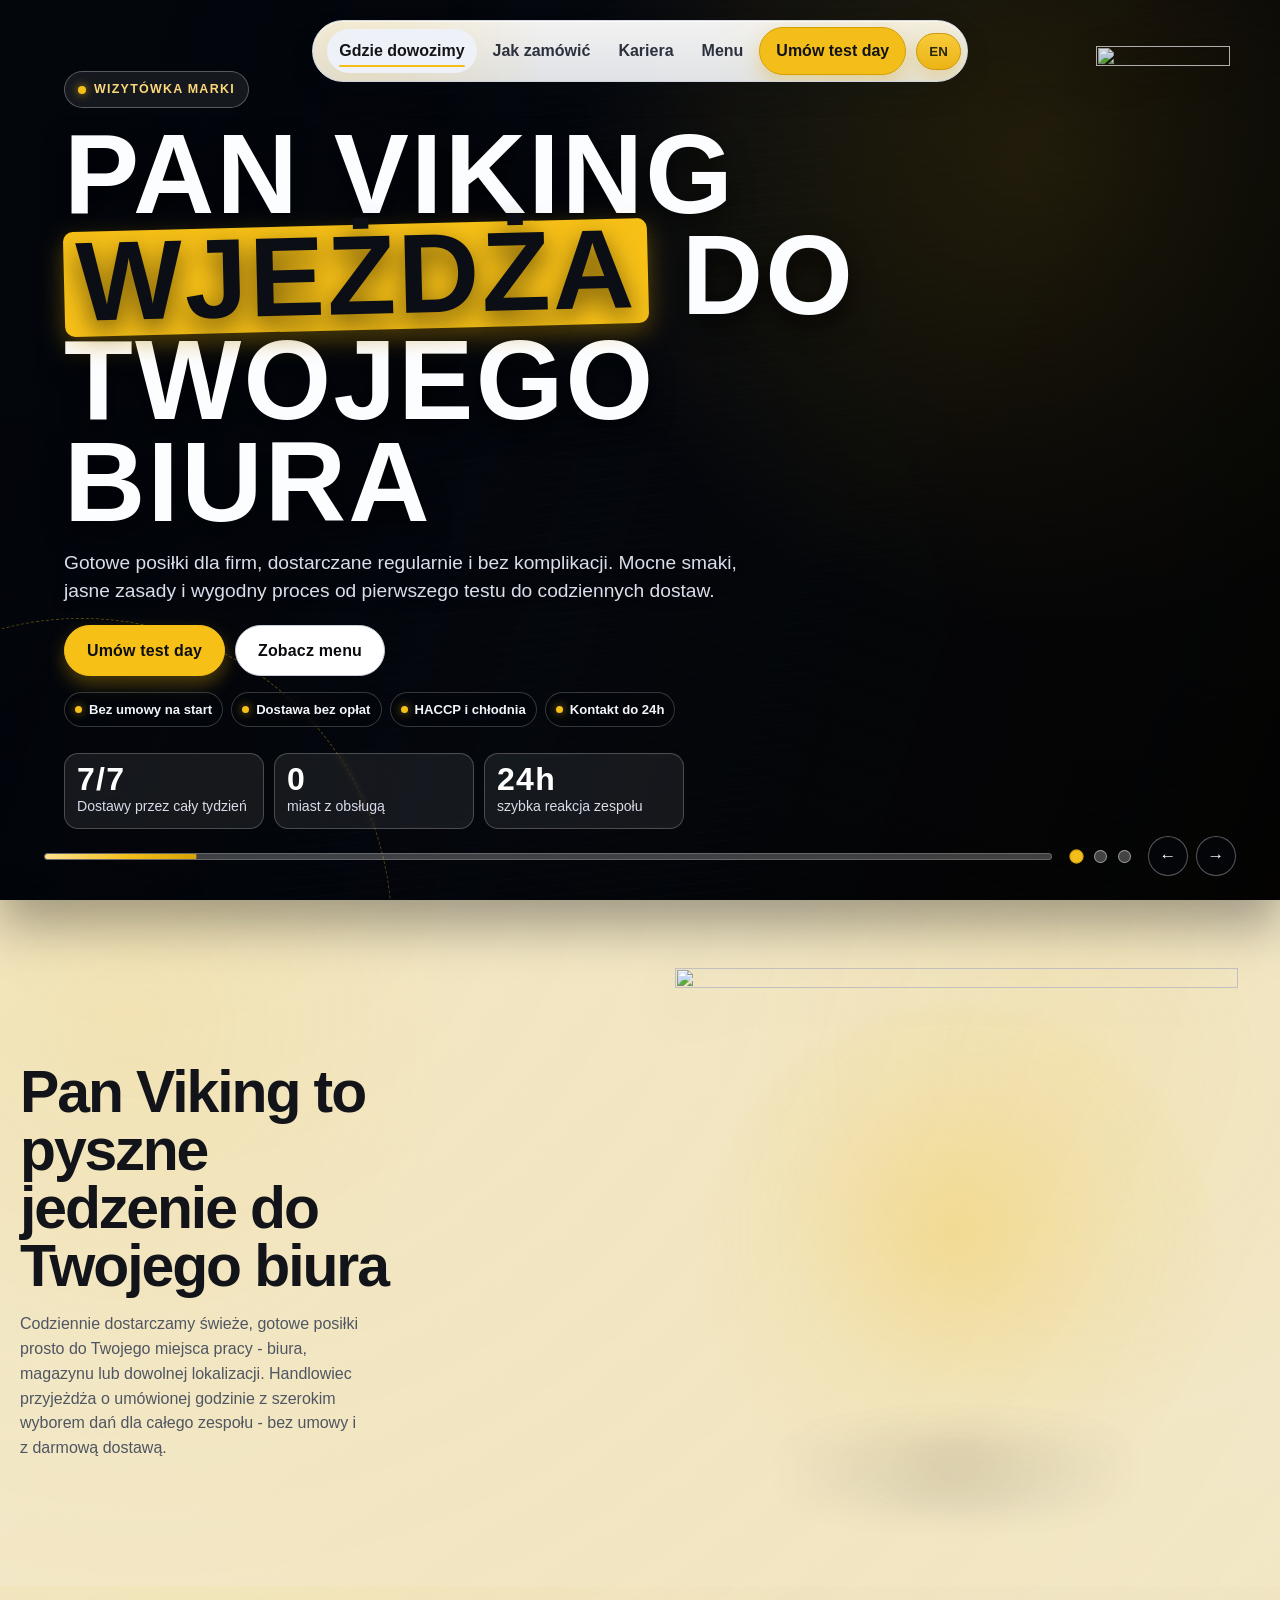
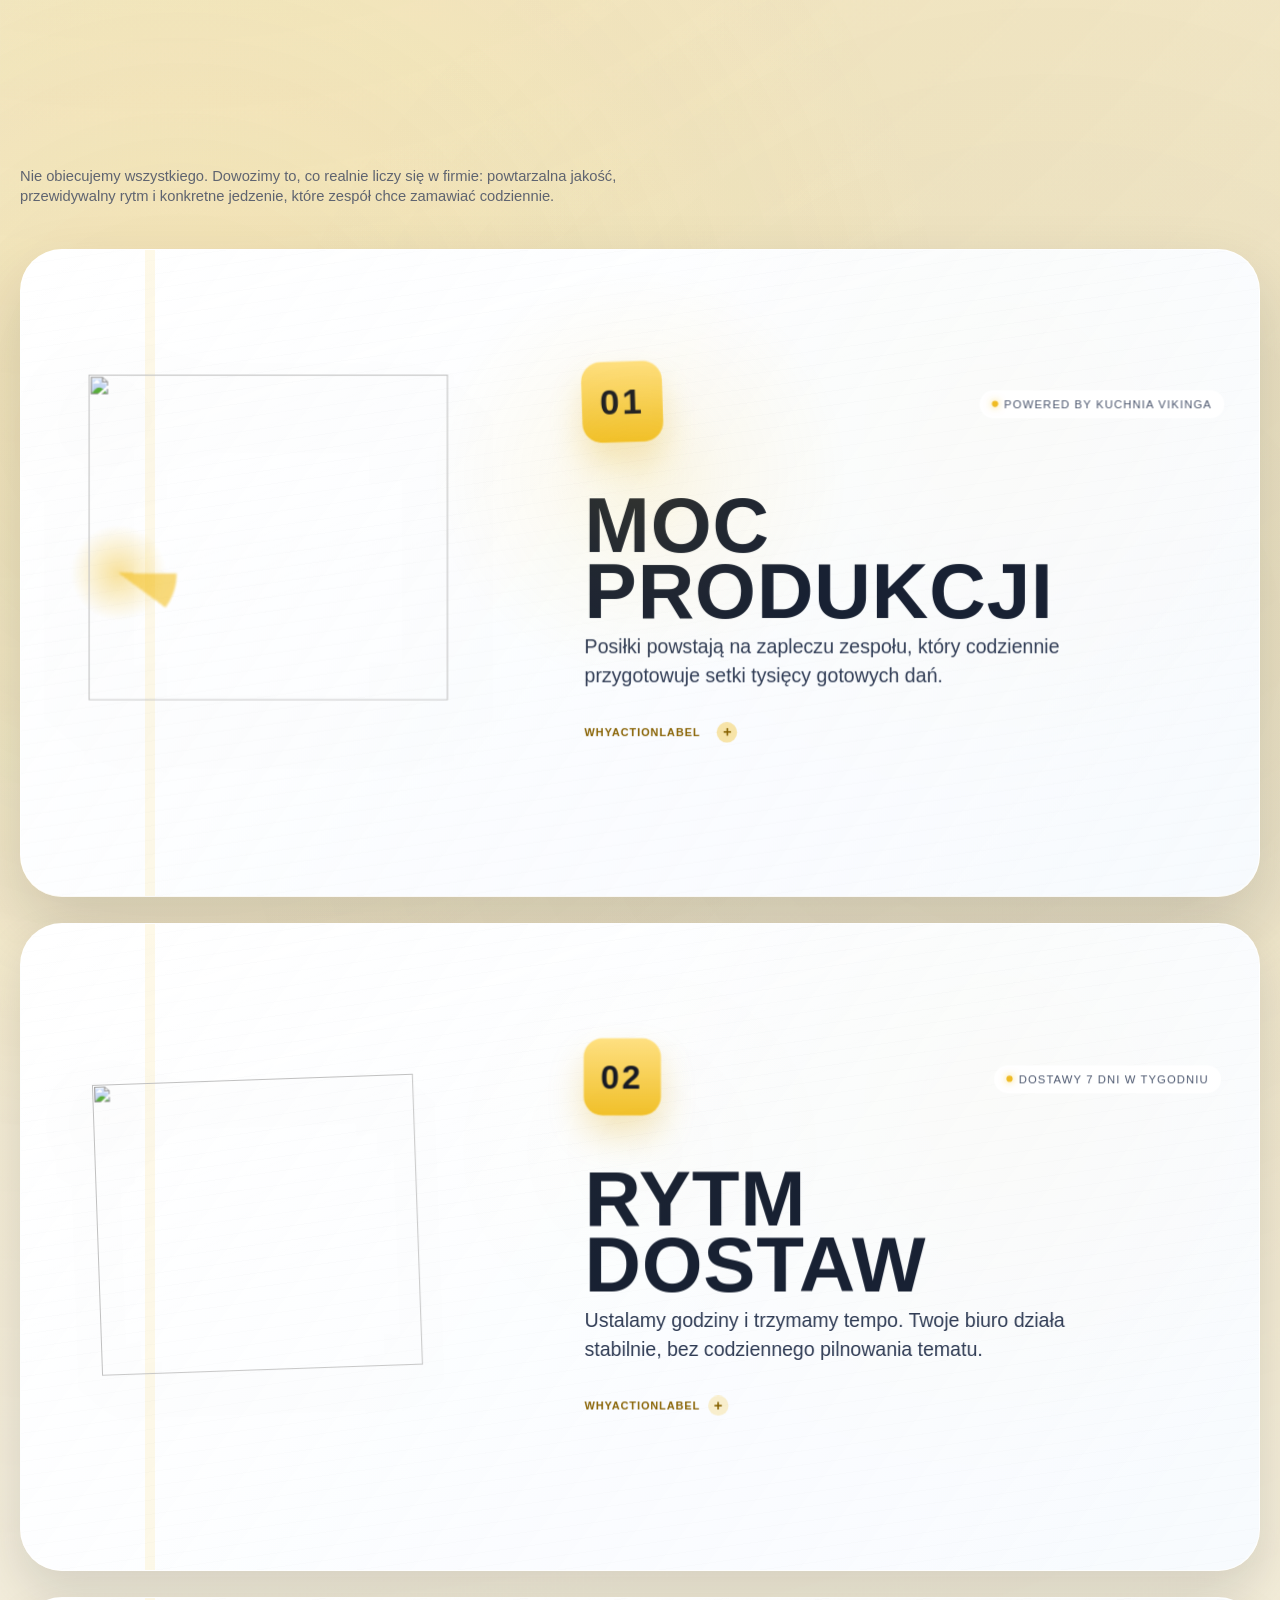
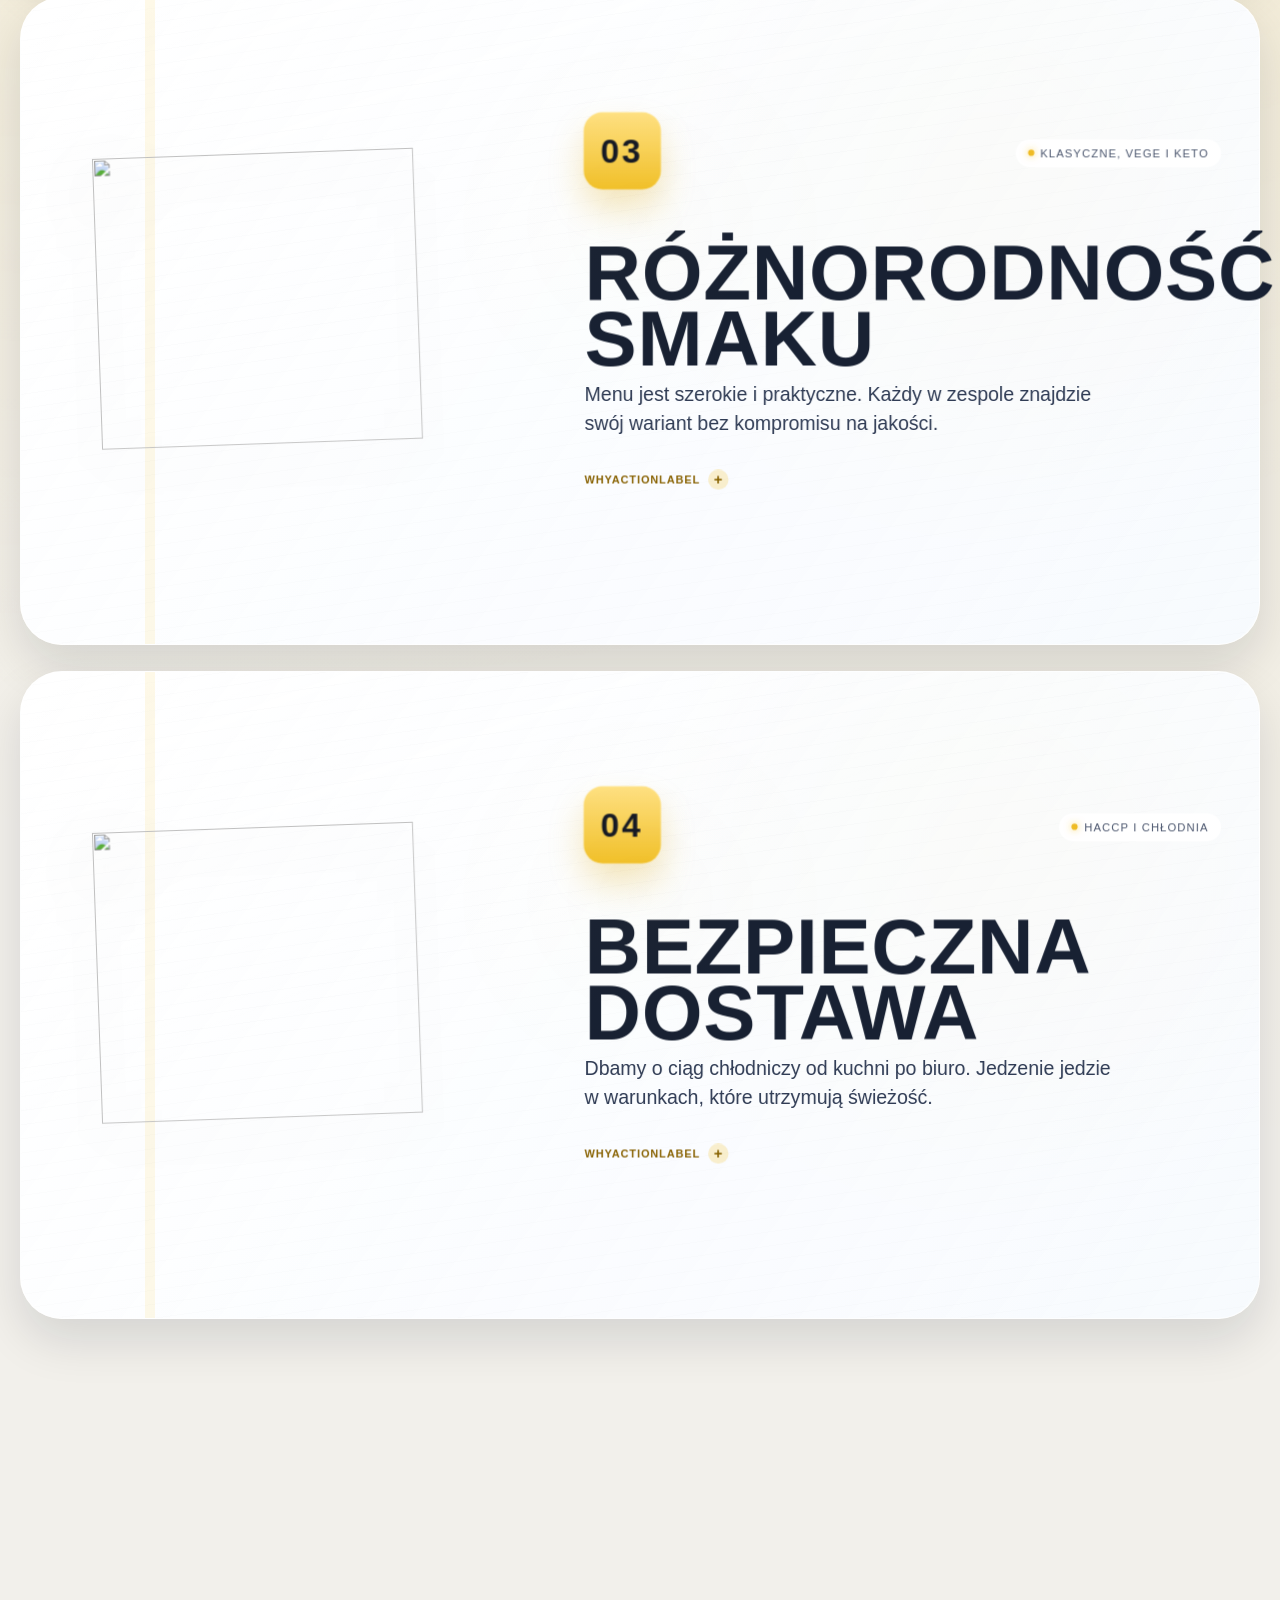
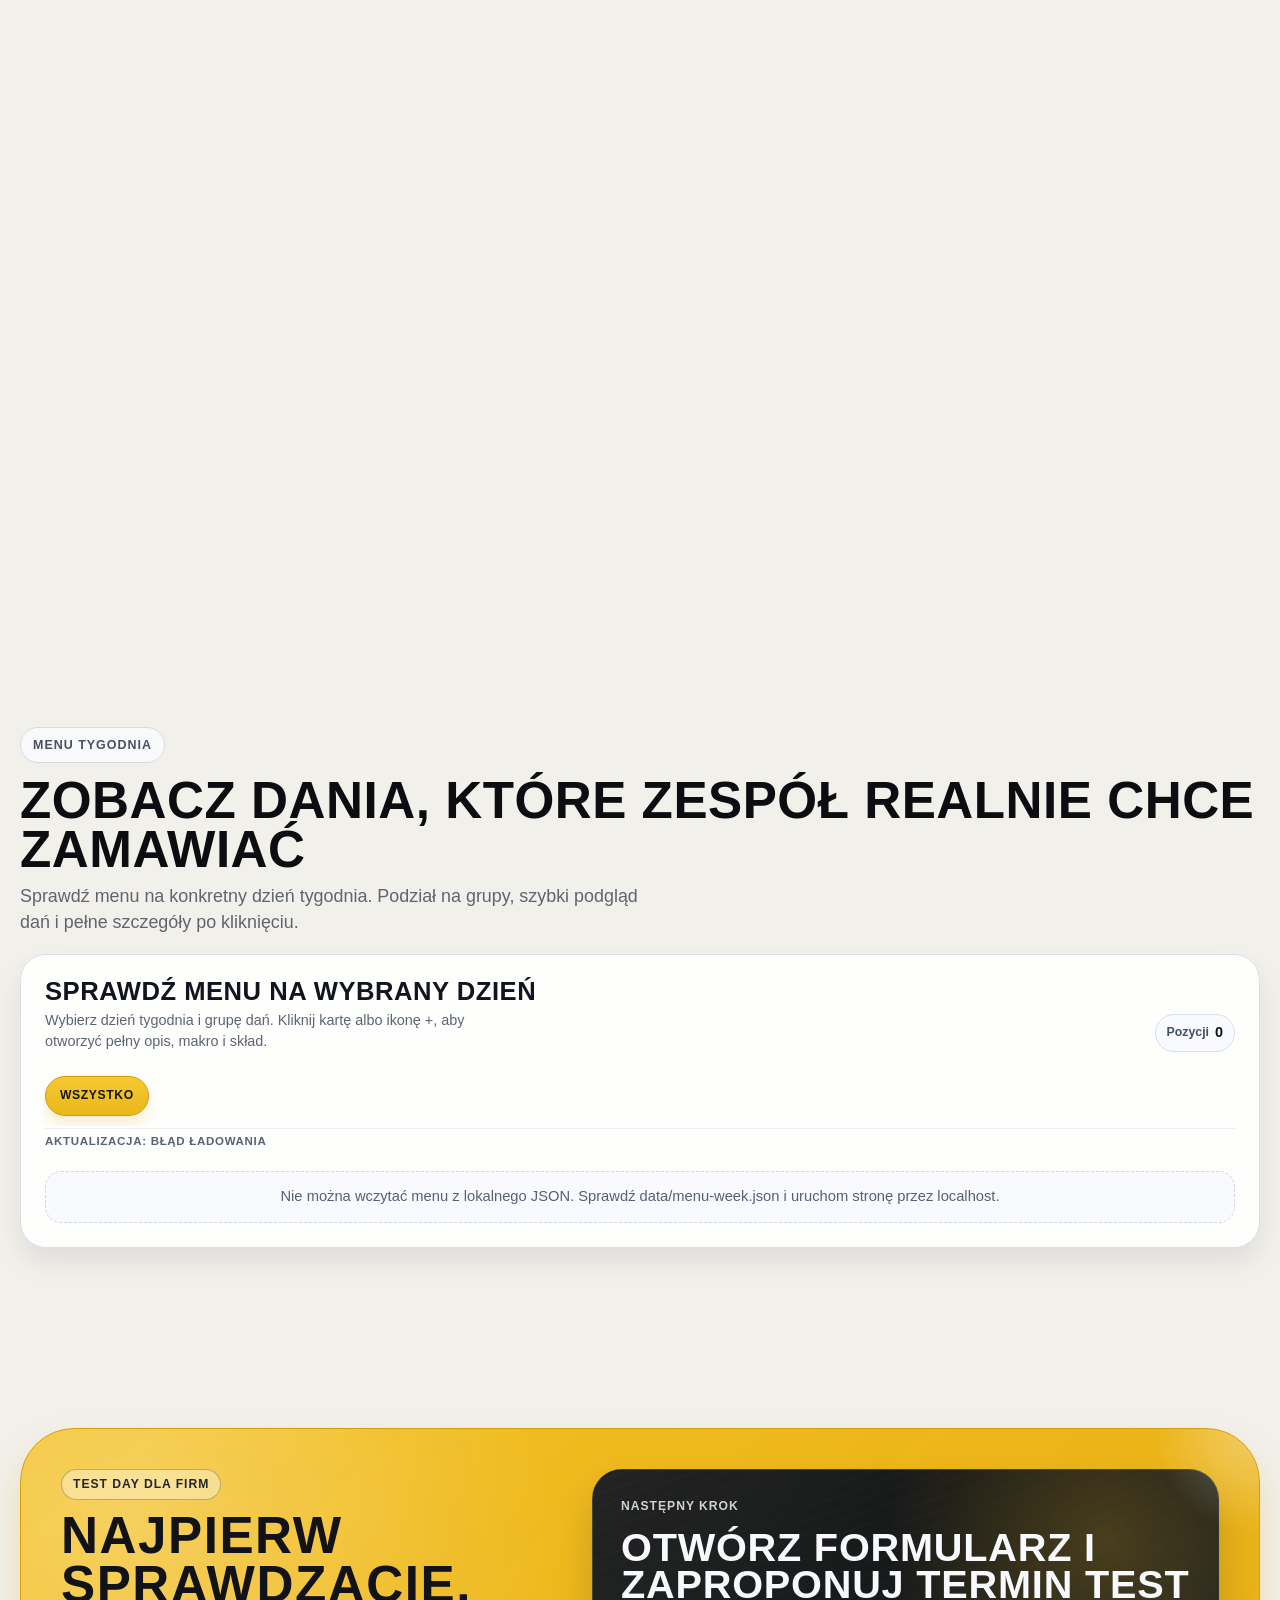
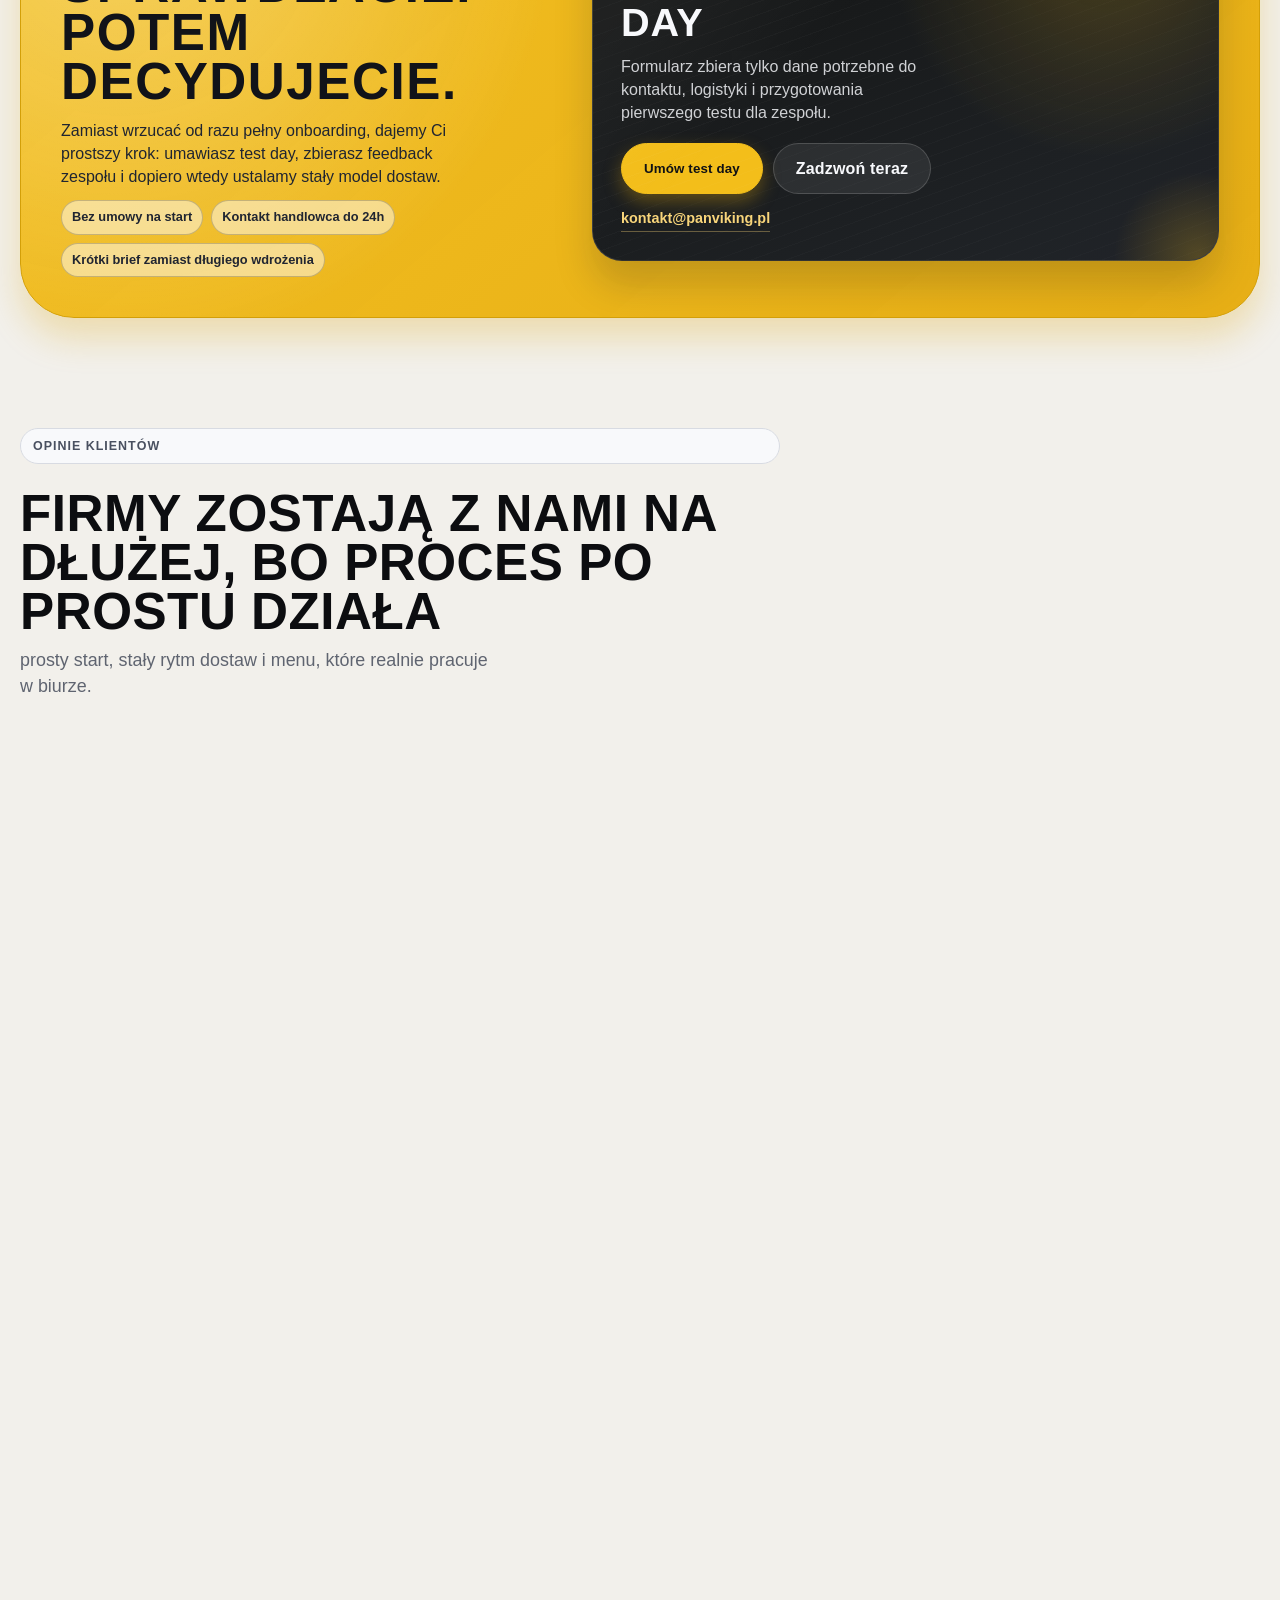
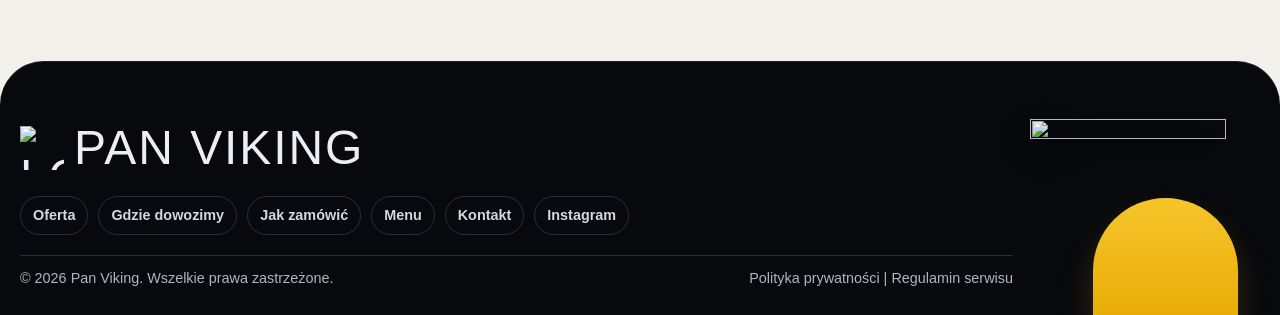
==== index.html @ 4994e65f "Add files via upload" ====
﻿<!doctype html>
<html lang="pl">
<head>
  <meta charset="utf-8">
  <meta name="viewport" content="width=device-width, initial-scale=1">
  <title>Pan Viking | Dostawa posiłków do biur</title>
  <meta id="meta-description" name="description" content="Pan Viking dowozi gotowe posiłki do biur i firm. Regularne dostawy, test day, szerokie menu i prosty start bez umowy.">
  <meta name="robots" content="index,follow">
  <meta name="theme-color" content="#f3be1a">
  <link rel="icon" type="image/svg+xml" href="./img/optimized/pan-viking-logo.svg">
  <link id="canonical-link" rel="canonical" href="https://panviking.pl/">
  <link rel="alternate" hreflang="pl" href="https://panviking.pl/">
  <link rel="alternate" hreflang="en" href="https://panviking.pl/en">
  <link rel="alternate" hreflang="x-default" href="https://panviking.pl/">
  <meta property="og:type" content="website">
  <meta id="meta-og-locale" property="og:locale" content="pl_PL">
  <meta property="og:locale:alternate" content="en_US">
  <meta id="meta-og-title" property="og:title" content="Pan Viking | Dostawa posiłków do biur">
  <meta id="meta-og-description" property="og:description" content="Pan Viking dowozi gotowe posiłki do biur i firm. Regularne dostawy, test day, szerokie menu i prosty start bez umowy.">
  <meta id="meta-og-url" property="og:url" content="https://panviking.pl/">
  <meta property="og:site_name" content="Pan Viking">
  <meta property="og:image" content="https://panviking.pl/hero/PV_hero_slider_x2_desktop_1-(7)-hero_desktop.webp">
  <meta name="twitter:card" content="summary_large_image">
  <meta id="meta-twitter-title" name="twitter:title" content="Pan Viking | Dostawa posiłków do biur">
  <meta id="meta-twitter-description" name="twitter:description" content="Pan Viking dowozi gotowe posiłki do biur i firm. Regularne dostawy, test day, szerokie menu i prosty start bez umowy.">
  <meta name="twitter:image" content="https://panviking.pl/hero/PV_hero_slider_x2_desktop_1-(7)-hero_desktop.webp">
  <link rel="preload" as="image" href="hero/pv-hero-desktop-optimized.webp" fetchpriority="high">
  <script id="schema-jsonld" type="application/ld+json">
    {
      "@context": "https://schema.org",
      "@graph": [
        {
          "@type": "Organization",
          "@id": "https://panviking.pl/#organization",
          "name": "Pan Viking",
          "url": "https://panviking.pl/",
          "logo": "https://panviking.pl/logo.svg",
          "email": "kontakt@panviking.pl",
          "telephone": "+48 509 587 103",
          "sameAs": [
            "https://www.instagram.com/panviking_pl/"
          ]
        },
        {
          "@type": "WebSite",
          "@id": "https://panviking.pl/#website",
          "url": "https://panviking.pl/",
          "name": "Pan Viking",
          "inLanguage": [
            "pl-PL",
            "en-US"
          ],
          "publisher": {
            "@id": "https://panviking.pl/#organization"
          }
        },
        {
          "@type": "Service",
          "@id": "https://panviking.pl/#service",
          "name": "Dostawa posiłków do biur",
          "provider": {
            "@id": "https://panviking.pl/#organization"
          },
          "areaServed": "Poland",
          "serviceType": "Catering i regularne dostawy posiłków do firm",
          "availableChannel": {
            "@type": "ServiceChannel",
            "servicePhone": "+48 509 587 103",
            "serviceUrl": "https://panviking.pl/"
          }
        }
      ]
    }
  </script>
  <link rel="stylesheet" href="./style.min.css">
</head>
<body data-lead-webhook-url="">
  <a href="#main" class="skip-link">Przejdź do treści</a>

  <header class="header">
    <div class="container nav-row">
      <a href="#" class="brand" aria-label="Strona główna Pan Viking">
        <!-- <img src="https://panviking.pl/logo.svg" alt="Logo Pan Viking"> -->
      </a>

      <div class="nav-panel" aria-label="Panel nawigacyjny">
        <nav class="desktop-nav" aria-label="Nawigacja główna">
          <button class="nav-logo-slot" type="button" aria-label="Wróć na górę strony">
            <img src="./img/optimized/pan-viking-logo.svg" alt="" decoding="async" width="180" height="85">
          </button>
          <a class="nav-link js-section-link" href="#dostawa">Gdzie dowozimy</a>
          <a class="nav-link js-section-link" href="#proces">Jak zamówić</a>
          <a class="nav-link" href="https://panviking.pl/kariera" target="_blank" rel="noreferrer">Kariera</a>
          <a class="nav-link js-section-link" href="#menu">Menu</a>
          <a href="#kontakt" class="nav-cta">Umów test day</a>
        </nav>
        <button class="lang-pill" type="button" data-lang-toggle aria-label="Przełącz język strony">PL</button>
      </div>

      <button class="mobile-menu" type="button" aria-expanded="false" aria-controls="mobile-nav">
        Menu
      </button>
    </div>

    <div class="container mobile-nav" id="mobile-nav">
      <nav class="mobile-links" aria-label="Nawigacja mobilna">
        <a class="js-section-link" href="#dostawa">Gdzie dowozimy</a>
        <a class="js-section-link" href="#proces">Jak zamówić?</a>
        <a href="https://panviking.pl/kariera" target="_blank" rel="noreferrer">Kariera</a>
        <a class="js-section-link" href="#menu">Menu</a>
      </nav>
      <div class="mobile-tools">
        <a href="#kontakt" class="nav-cta">Umów test day</a>
        <button class="lang-pill" type="button" data-lang-toggle aria-label="Przełącz język strony">PL</button>
      </div>
    </div>
  </header>

  <main id="main">
    <section class="hero">
      <div class="container">
        <div class="hero-cinematic reveal" data-hero-slider data-autoplay-ms="12400" data-direction="next">
          <div class="hero-track">
            <article class="hero-slide hero-slide--forge is-active" data-hero-slide aria-hidden="false">
              <div class="hero-slide-content">
                <span class="hero-kicker">Wizytówka marki</span>
                <h1 class="hero-title">PAN VIKING <strong>WJEŻDŻA</strong> DO TWOJEGO BIURA</h1>
                <p class="hero-copyline">
                  Gotowe posiłki dla firm, dostarczane regularnie i bez komplikacji. Mocne smaki,
                  jasne zasady i wygodny proces od pierwszego testu do codziennych dostaw.
                </p>
                <div class="hero-actions">
                  <a href="#kontakt" class="btn btn-primary">Umów test day</a>
                  <a href="#menu" class="btn btn-secondary">Zobacz menu</a>
                </div>
                <ul class="hero-trust-strip" aria-label="Najważniejsze warunki współpracy">
                  <li>Bez umowy na start</li>
                  <li>Dostawa bez opłat</li>
                  <li>HACCP i chłodnia</li>
                  <li>Kontakt do 24h</li>
                </ul>
                <div class="hero-stats">
                  <div class="hero-stat">
                    <b>7/7</b>
                    <span>Dostawy przez cały tydzień</span>
                  </div>
                  <div class="hero-stat">
                    <b data-coverage-count>65+</b>
                    <span>miast z obsługą</span>
                  </div>
                  <div class="hero-stat">
                    <b>24h</b>
                    <span>szybka reakcja zespołu</span>
                  </div>
                </div>
              </div>
             
            </article>

            <article class="hero-slide hero-slide--fleet" data-hero-slide data-hero-background="img/illustrations-webp/viking-z-autem-BdBcU67K.webp" aria-hidden="true">
              <div class="hero-slide-content">
                <span class="hero-kicker">Vikingowa logistyka</span>
                <h2 class="hero-title">DOSTAWA, KTÓREJ <strong>NIE PILNUJESZ</strong></h2>
                <p class="hero-copyline">
                  Ustalamy godziny i punkty odbioru, a potem dowozimy regularnie. Bez chaosu, bez
                  przypominania i bez kosztów dostawy.
                </p>
                <div class="hero-actions">
                  <a href="#kontakt" class="btn btn-primary">Umów test day</a>
                  <a href="#proces" class="btn btn-secondary">Zobacz proces</a>
                </div>
                <ul class="hero-trust-strip" aria-label="Najważniejsze warunki współpracy">
                  <li>Bez umowy na start</li>
                  <li>Dostawa bez opłat</li>
                  <li>HACCP i chłodnia</li>
                  <li>Kontakt do 24h</li>
                </ul>
                <div class="hero-stats">
                  <div class="hero-stat">
                    <b>HACCP</b>
                    <span>ciąg chłodniczy i bezpieczeństwo</span>
                  </div>
                  <div class="hero-stat">
                    <b>0 zł</b>
                    <span>dostawa bez dodatkowych opłat</span>
                  </div>
                  <div class="hero-stat">
                    <b>1 kontakt</b>
                    <span>opiekun dla całej firmy</span>
                  </div>
                </div>
              </div>
             
            </article>

            <article class="hero-slide hero-slide--taste" data-hero-slide data-hero-background="img/table-with-meals-optimized.webp" aria-hidden="true">
              <div class="hero-slide-content">
                <span class="hero-kicker">Menu dla zespołu</span>
                <h2 class="hero-title">CODZIENNIE INNY <strong>POWER LUNCH</strong></h2>
                <p class="hero-copyline">
                  Dania klasyczne, lżejsze, vege i keto - wszystko w jednym miejscu, z menu
                  dopasowanym do realnego rytmu Twojej firmy.
                </p>
                <div class="hero-actions">
                  <a href="#kontakt" class="btn btn-primary">Umów test day</a>
                  <a href="#menu" class="btn btn-secondary">Sprawdź menu</a>
                </div>
                <ul class="hero-trust-strip" aria-label="Najważniejsze warunki współpracy">
                  <li>Bez umowy na start</li>
                  <li>Dostawa bez opłat</li>
                  <li>HACCP i chłodnia</li>
                  <li>Kontakt do 24h</li>
                </ul>
                <div class="hero-stats">
                  <div class="hero-stat">
                    <b>9-29 zł</b>
                    <span>zakres cen dań</span>
                  </div>
                  <div class="hero-stat">
                    <b>VEGE + KETO</b>
                    <span>zróżnicowane opcje</span>
                  </div>
                  <div class="hero-stat">
                    <b>TEST DAY</b>
                    <span>sprawdzacie jakość przed decyzją</span>
                  </div>
                </div>
              </div>
             
            </article>
          </div>

          <img class="hero-emblem" src="./img/optimized/pan-viking-logo.svg" alt="" aria-hidden="true" decoding="async" fetchpriority="high" width="180" height="85">

          <div class="hero-controls">
            <div class="hero-progress" aria-hidden="true">
              <div class="hero-progress-fill"></div>
            </div>
            <div class="hero-dots" aria-label="Nawigacja slajdów">
              <button class="hero-dot is-active" type="button" aria-pressed="true" aria-label="Slajd 1" data-hero-dot="0"></button>
              <button class="hero-dot" type="button" aria-pressed="false" aria-label="Slajd 2" data-hero-dot="1"></button>
              <button class="hero-dot" type="button" aria-pressed="false" aria-label="Slajd 3" data-hero-dot="2"></button>
            </div>
            <div class="hero-arrows">
              <button class="hero-arrow" type="button" aria-label="Poprzedni slajd" data-hero-prev>&larr;</button>
              <button class="hero-arrow" type="button" aria-label="Następny slajd" data-hero-next>&rarr;</button>
            </div>
          </div>
        </div>
      </div>
    </section>

    <section class="section office-story" id="biuro">
      <div class="container">
        <div class="office-story-shell">
          <div class="office-story-copy">
            <h2 class="office-story-title reveal" data-office-story-title>Pan Viking to pyszne jedzenie do Twojego biura</h2>
            <p class="office-story-body reveal reveal-delay-1" data-office-story-body>
              Codziennie dostarczamy świeże, gotowe posiłki prosto do Twojego miejsca pracy - biura,
              magazynu lub dowolnej lokalizacji. Handlowiec przyjeżdża o umówionej godzinie z szerokim
              wyborem dań dla całego zespołu - bez umowy i z darmową dostawą.
            </p>
          </div>

          <div class="office-story-visual reveal reveal-delay-2" aria-hidden="true">
            <img class="office-story-image" src="img/illustrations-webp/panviking-termobox-DR7ctMwV.webp" alt="" loading="lazy" decoding="async" width="389" height="412" fetchpriority="low">
          </div>
        </div>
      </div>
    </section>

    <section class="section why-section" id="oferta">
      <div class="container">
        <span class="chip reveal">Dlaczego Pan Viking</span>
        <h2 class="section-title reveal reveal-delay-1">Dlaczego my? Tu rządzą zasady Vikinga</h2>
        <p class="section-lead reveal reveal-delay-2">
          Nie obiecujemy wszystkiego. Dowozimy to, co realnie liczy się w firmie: powtarzalna jakość,
          przewidywalny rytm i konkretne jedzenie, które zespół chce zamawiać codziennie.
        </p>

        <div class="why-content">
          <div class="why-grid">
          <article
            id="filar-jakosc"
            class="why-card reveal is-active"
            data-why-topic="jakosc"
            data-why-title="Moc produkcji"
            data-why-copy="Nasze posiłki tworzymy w oparciu o doświadczenie i zaplecze Kuchni Vikinga - największego producenta świeżych dań gotowych w kraju. Dzięki temu mamy pewność jakości, smaku i różnorodności, której trudno szukać gdzie indziej."
            tabindex="0"
          >
            <div class="why-card-shell">
              <div class="why-card-top">
                <span class="why-rune">01</span>
                <span class="why-tag">Powered by Kuchnia Vikinga</span>
              </div>
              <img class="why-art" data-deferred-src="img/illustrations-webp/kv-logo-B0hiTv44.webp" alt="" loading="lazy" decoding="async" width="122" height="86" fetchpriority="low">
              <div class="why-card-copy">
                <h3 id="why-title-1">Moc produkcji</h3>
                <p class="why-card-summary">Posiłki powstają na zapleczu zespołu, który codziennie przygotowuje setki tysięcy gotowych dań.</p>
                <button class="why-card-action" type="button" aria-expanded="false" aria-controls="why-detail-1">
                  <span class="why-card-action-label" data-why-action-label>Zobacz szczegóły</span>
                  <span class="why-arrow" aria-hidden="true">+</span>
                </button>
              </div>
              <div class="why-card-detail-viewport">
                <div class="why-card-detail" id="why-detail-1" role="region" aria-labelledby="why-title-1" aria-hidden="true">
                  <p data-why-detail>Nasze posiłki tworzymy w oparciu o doświadczenie i zaplecze Kuchni Vikinga - największego producenta świeżych dań gotowych w kraju. Dzięki temu mamy pewność jakości, smaku i różnorodności, której trudno szukać gdzie indziej.</p>
                </div>
              </div>
            </div>
          </article>
          <article
            id="filar-logistyka"
            class="why-card reveal reveal-delay-1"
            data-why-topic="logistyka"
            data-why-title="Rytm dostaw"
            data-why-copy="Dostarczamy posiłki do firm 7 dni w tygodniu. Handlowiec przyjeżdża o umówionej godzinie i do ustalonego miejsca, a w razie zmian pozostaje w stałym kontakcie z klientami. Godziny dostaw ustalamy indywidualnie."
            tabindex="0"
          >
            <div class="why-card-shell">
              <div class="why-card-top">
                <span class="why-rune">02</span>
                <span class="why-tag">Dostawy 7 dni w tygodniu</span>
              </div>
              <img class="why-art" data-deferred-src="img/illustrations-webp/car-B5uXTfIs.webp" alt="" loading="lazy" decoding="async" width="220" height="109" fetchpriority="low">
              <div class="why-card-copy">
                <h3 id="why-title-2">Rytm dostaw</h3>
                <p class="why-card-summary">Ustalamy godziny i trzymamy tempo. Twoje biuro działa stabilnie, bez codziennego pilnowania tematu.</p>
                <button class="why-card-action" type="button" aria-expanded="false" aria-controls="why-detail-2">
                  <span class="why-card-action-label" data-why-action-label>Zobacz szczegóły</span>
                  <span class="why-arrow" aria-hidden="true">+</span>
                </button>
              </div>
              <div class="why-card-detail-viewport">
                <div class="why-card-detail" id="why-detail-2" role="region" aria-labelledby="why-title-2" aria-hidden="true">
                  <p data-why-detail>Dostarczamy posiłki do firm 7 dni w tygodniu. Handlowiec przyjeżdża o umówionej godzinie i do ustalonego miejsca, a w razie zmian pozostaje w stałym kontakcie z klientami. Godziny dostaw ustalamy indywidualnie.</p>
                </div>
              </div>
            </div>
          </article>
          <article
            id="filar-menu"
            class="why-card reveal reveal-delay-2"
            data-why-topic="menu"
            data-why-title="Różnorodność smaku"
            data-why-copy="W menu są pełnowartościowe obiady, lekkie sałatki i kanapki, a także sushi, szejki i świeżo wyciskane soki. Dostępne są też opcje vege, vegan i keto oznaczone ikonami, dzięki czemu zespół szybciej znajduje swój wariant."
            tabindex="0"
          >
            <div class="why-card-shell">
              <div class="why-card-top">
                <span class="why-rune">03</span>
                <span class="why-tag">Klasyczne, vege i keto</span>
              </div>
              <img class="why-art" data-deferred-src="img/illustrations-webp/termobox-ClTa4KzU.webp" alt="" loading="lazy" decoding="async" width="137" height="107" fetchpriority="low">
              <div class="why-card-copy">
                <h3 id="why-title-3">Różnorodność smaku</h3>
                <p class="why-card-summary">Menu jest szerokie i praktyczne. Każdy w zespole znajdzie swój wariant bez kompromisu na jakości.</p>
                <button class="why-card-action" type="button" aria-expanded="false" aria-controls="why-detail-3">
                  <span class="why-card-action-label" data-why-action-label>Zobacz szczegóły</span>
                  <span class="why-arrow" aria-hidden="true">+</span>
                </button>
              </div>
              <div class="why-card-detail-viewport">
                <div class="why-card-detail" id="why-detail-3" role="region" aria-labelledby="why-title-3" aria-hidden="true">
                  <p data-why-detail>W menu są pełnowartościowe obiady, lekkie sałatki i kanapki, a także sushi, szejki i świeżo wyciskane soki. Dostępne są też opcje vege, vegan i keto oznaczone ikonami, dzięki czemu zespół szybciej znajduje swój wariant.</p>
                </div>
              </div>
            </div>
          </article>
          <article
            id="filar-swiezosc"
            class="why-card reveal reveal-delay-3"
            data-why-topic="swiezosc"
            data-why-title="Bezpieczna dostawa"
            data-why-copy="Pan Viking dba o ciąg chłodniczy zgodny z wymogami HACCP. Posiłki jadą w termoboksach, a handlowcy przemieszczają się autami z chłodnią, co pomaga utrzymać świeżość i powtarzalny standard dostawy."
            tabindex="0"
          >
            <div class="why-card-shell">
              <div class="why-card-top">
                <span class="why-rune">04</span>
                <span class="why-tag">HACCP i chłodnia</span>
              </div>
              <img class="why-art" data-deferred-src="img/illustrations-webp/car-trunk-D0iPfOHA.webp" alt="" loading="lazy" decoding="async" width="175" height="114" fetchpriority="low">
              <div class="why-card-copy">
                <h3 id="why-title-4">Bezpieczna dostawa</h3>
                <p class="why-card-summary">Dbamy o ciąg chłodniczy od kuchni po biuro. Jedzenie jedzie w warunkach, które utrzymują świeżość.</p>
                <button class="why-card-action" type="button" aria-expanded="false" aria-controls="why-detail-4">
                  <span class="why-card-action-label" data-why-action-label>Zobacz szczegóły</span>
                  <span class="why-arrow" aria-hidden="true">+</span>
                </button>
              </div>
              <div class="why-card-detail-viewport">
                <div class="why-card-detail" id="why-detail-4" role="region" aria-labelledby="why-title-4" aria-hidden="true">
                  <p data-why-detail>Pan Viking dba o ciąg chłodniczy zgodny z wymogami HACCP. Posiłki jadą w termoboksach, a handlowcy przemieszczają się autami z chłodnią, co pomaga utrzymać świeżość i powtarzalny standard dostawy.</p>
                </div>
              </div>
            </div>
          </article>
        </div>

        <aside class="why-insight reveal reveal-delay-3" aria-live="polite">
          <p class="why-insight-kicker">Aktywny filar</p>
          <h3 class="why-insight-title" data-why-insight-title>Moc produkcji</h3>
          <p class="why-insight-copy" data-why-insight-copy>
            Posiłki powstają na zapleczu zespołu, który codziennie przygotowuje setki tysięcy gotowych dań.
            To daje stabilny standard i przewidywalny efekt dla Twojej firmy.
          </p>
          <p class="why-insight-progress-label">
            <span data-why-progress-prefix>Filar</span>
            <strong data-why-progress-copy>1 / 4</strong>
          </p>
          <span class="why-insight-progress" aria-hidden="true">
            <span class="why-insight-progress-fill" data-why-progress-fill></span>
          </span>
          <div class="why-insight-actions">
            <a href="#kontakt" class="btn btn-primary">Umów test dla firmy</a>
            <a href="#proces" class="btn btn-secondary">Jak działa współpraca</a>
          </div>
          </aside>
        </div>
      </div>
    </section>
        <section class="section coverage-section"
      id="dostawa"
      data-cities-source="./data/cities-coverage.json"
      data-regions-source="./data/polska-wojewodztwa.geojson"
    >
      <div class="container">
        <span class="chip reveal">Gdzie dowozimy</span>
        <h2 class="section-title reveal reveal-delay-1">Sprawdź zasięg dostaw dla Twojej lokalizacji</h2>
        <p class="section-lead reveal reveal-delay-2">
          Mapa jest głównym panelem. Kliknij województwo albo wpisz miasto i od razu zobacz, czy przechodzimy do wdrożenia czy do rozmowy o ekspansji.
        </p>

        <div class="coverage-shell reveal reveal-delay-1">
          <div class="coverage-layout">
            <div class="coverage-visual">
              <div class="coverage-map-card">
                <div class="coverage-map-headline">
                  <div class="coverage-map-headline-copy">
                    <p class="coverage-map-title" data-coverage-map-title>Kliknij województwo i wejdź do środka</p>
                    <p class="coverage-map-active" data-coverage-map-active>
                      <span data-coverage-map-active-label>Aktywne miasto:</span>
                      <strong data-coverage-map-active-city>Kliknij region</strong>
                    </p>
                  </div>
                  <div class="coverage-map-tools">
                    <button class="coverage-map-back" type="button" data-coverage-map-back hidden>Esc wraca do mapy Polski</button>
                    <p class="coverage-map-active coverage-map-active-region">
                      <span data-coverage-map-active-region-label>Województwo:</span>
                      <strong data-coverage-map-active-region>Polska</strong>
                    </p>
                  </div>
                </div>
                <div class="coverage-map" data-coverage-map role="img" aria-label="Mapa Polski z województwami i miastami dostaw Pan Viking">
                  <div class="coverage-map-scene" data-coverage-map-scene>
                    <svg class="coverage-map-svg" viewBox="0 0 700 520" aria-hidden="true" focusable="false">
                      <defs>
                        <linearGradient id="coverageMapFill" x1="0" y1="0" x2="1" y2="1">
                          <stop offset="0%" stop-color="#f5f8fe"></stop>
                          <stop offset="100%" stop-color="#dfe7f5"></stop>
                        </linearGradient>
                      </defs>
                      <path
                        class="coverage-map-fallback"
                        data-coverage-map-fallback
                        d="M162.7 322.3 L143.7 274.5 L147.3 248.7 L135.8 208.7 L119.0 182.0 L131.9 162.0 L121.1 123.9 L152.8 102.0 L225.2 67.3 L283.7 42.0 L330.0 54.6 L333.5 72.9 L378.2 73.8 L435.4 82.4 L520.8 81.2 L544.6 89.2 L555.7 112.3 L557.7 145.4 L570.6 173.9 L570.3 203.7 L542.5 219.0 L556.8 253.7 L557.7 287.0 L581.0 352.4 L576.1 373.4 L553.0 382.1 L510.9 444.4 L522.9 478.0 L512.7 473.6 L468.6 444.9 L435.2 455.4 L413.3 447.8 L385.9 463.8 L362.5 437.3 L343.4 447.4 L340.8 442.9 L319.4 406.0 L284.9 401.5 L280.5 378.1 L248.7 369.7 L241.7 389.0 L216.5 373.6 L219.4 353.0 L184.7 346.4 L162.7 322.3 Z"
                      ></path>
                      <g class="coverage-map-regions" data-coverage-map-regions></g>
                    </svg>
                    <div class="coverage-map-points" data-coverage-map-points></div>
                  </div>
                </div>
                <p class="coverage-map-hint" data-coverage-map-hint>Kliknij województwo, aby powiększyć region i zobaczyć wszystkie punkty dostaw.</p>
              </div>

              <aside class="coverage-region-panel" data-coverage-region-panel>
                <div class="coverage-region-head">
                  <p class="coverage-region-kicker" data-coverage-region-kicker>Aktywny region</p>
                  <div class="coverage-region-meta">
                    <h3 class="coverage-region-title" data-coverage-region-title>Wybierz województwo na mapie</h3>
                    <p class="coverage-region-count">
                      <strong data-coverage-region-count>0</strong>
                      <span data-coverage-region-count-label>miast w zasięgu</span>
                    </p>
                  </div>
                </div>
                <label class="coverage-search coverage-search--inline" for="coverage-city-search">
                  <span data-coverage-question>Wpisz miasto albo kliknij województwo</span>
                  <div class="coverage-search-field">
                    <input
                      id="coverage-city-search"
                      type="text"
                      data-coverage-search
                      placeholder="np. Wrocław"
                      autocomplete="off"
                    >
                    <button class="coverage-search-clear" type="button" data-coverage-clear hidden aria-label="Wyczyść wyszukiwanie">&times;</button>
                  </div>
                </label>
                <p class="coverage-feedback" data-coverage-feedback aria-live="polite">
                  Kliknij województwo albo wpisz miasto, aby sprawdzić zasięg.
                </p>
                <div class="coverage-region-list-wrap">
                  <ul class="coverage-region-list" data-coverage-region-list></ul>
                </div>
                <div class="coverage-region-footer">
                  <a href="#kontakt" class="coverage-region-cta" data-coverage-expansion-cta>Nie widzisz swojego miasta? Dodaj je</a>
                </div>
              </aside>
            </div>

            <div class="coverage-convert">
              <div class="coverage-stat">
                <p class="coverage-kicker">Aktywny zasięg</p>
                <p class="coverage-count"><strong data-coverage-count>0</strong> <span data-coverage-count-label>miast</span></p>
                <p class="coverage-updated" data-coverage-updated>Aktualizacja: ładowanie...</p>
              </div>

              <div class="coverage-status" data-coverage-status data-state="idle">
                <p class="coverage-status-kicker" data-coverage-status-kicker>Najpierw mapa</p>
                <h3 class="coverage-status-title" data-coverage-status-title>Wejdź do województwa i zobacz wszystkie punkty</h3>
                <p class="coverage-status-copy" data-coverage-status-copy>
                  Obsługujemy 238 miast. Kliknij region, żeby powiększyć mapę i sprawdzić komplet punktów w województwie.
                </p>
                <div class="coverage-actions">
                  <a href="#kontakt" class="btn btn-primary" data-coverage-primary-cta>Porozmawiaj o wdrożeniu</a>
                </div>
              </div>

            </div>
          </div>
        </div>
      </div>
    </section>

    <section class="section" id="proces">
      <div class="container flow-wrap reveal">
        <div class="flow-head">
          <div class="flow-head-copy">
            <h2 class="flow-title">Jak zamówić Pana Vikinga do swojej pracy?</h2>
            <p class="section-lead flow-lead">
              Z nami wszystko jest proste. Bez umów, bez zobowiązań, bez dodatkowych kosztów - wystarczy jeden dzień, aby przekonać się, że z Panem Vikingiem codzienność w pracy staje się smaczniejsza.
            </p>
            <div class="flow-badges" role="list" aria-label="Najważniejsze zasady współpracy">
              <span role="listitem">Bez umów na start</span>
              <span role="listitem">Bez zobowiązań</span>
              <span role="listitem">Bez dodatkowych kosztów dostawy</span>
            </div>
            <div class="flow-utility">
              <div class="flow-progress" data-flow-progress aria-live="polite">01 / 04</div>
              <span class="flow-drag-hint" data-flow-drag-hint>Przeciągnij trasę w bok</span>
            </div>
          </div>
        </div>

        <div class="flow-stage">
          <button type="button" class="flow-nav flow-nav--prev" data-flow-prev aria-label="Poprzedni krok">
            <svg viewBox="0 0 20 20" aria-hidden="true" focusable="false">
              <path d="M12.85 3.65a1 1 0 0 1 0 1.41L7.91 10l4.94 4.94a1 1 0 1 1-1.41 1.41l-5.65-5.64a1 1 0 0 1 0-1.42l5.65-5.65a1 1 0 0 1 1.41 0Z"></path>
            </svg>
          </button>

          <div class="flow-slider" data-flow-slider tabindex="0" role="region" aria-label="Pozioma ścieżka kroków zamówienia">
            <div class="flow-track" data-flow-track>
            <article class="flow-slide is-active" data-flow-step tabindex="0">
              <div class="flow-slide-copy">
                <p class="flow-step-kicker" data-flow-kicker>Krok 1</p>
                <h3 class="flow-slide-title" data-flow-title>Rozpocznij od wypełnienia krótkiego formularza</h3>
                <p class="flow-slide-copy-text" data-flow-copy>
                  Zacznij od wypełnienia formularza na dole strony. To kilka prostych pytań, które pomogą nam dopasować usługę do Twojego miejsca pracy.
                </p>
                <div class="flow-slide-meta">
                  <span class="flow-slide-pill" data-flow-pill>Start w 2 minuty</span>
                </div>
                <div class="flow-slide-actions">
                  <a href="#kontakt" class="btn btn-primary" data-flow-action>Formularz kontaktowy</a>
                </div>
              </div>
              <div class="flow-slide-media">
                <div class="flow-slide-art">
                  <img src="./img/illustrations-webp/step-1-C2Nm99iI.webp" alt="" loading="lazy" decoding="async" width="479" height="418" fetchpriority="low">
                </div>
              </div>
            </article>
            <article class="flow-slide" data-flow-step tabindex="0">
            <div class="flow-slide-copy">
              <p class="flow-step-kicker" data-flow-kicker>Krok 2</p>
              <h3 class="flow-slide-title" data-flow-title>Skontaktuje się z Tobą nasz ekspert</h3>
              <p class="flow-slide-copy-text" data-flow-copy>
                Wkrótce skontaktuje się z Tobą nasz handlowiec, aby porozmawiać o potrzebach Twojego zespołu i doprecyzować szczegóły zamówienia.
              </p>
              <div class="flow-slide-meta">
                <span class="flow-slide-pill" data-flow-pill>Kontakt do 24h</span>
              </div>
              <div class="flow-slide-actions">
                <a href="#kontakt" class="btn btn-primary" data-flow-action>Porozmawiajmy</a>
              </div>
            </div>
            <div class="flow-slide-media">
              <div class="flow-slide-art">
                <img src="./img/illustrations-webp/step-2-gU2kgVGG.webp" alt="" loading="lazy" decoding="async" width="553" height="448" fetchpriority="low">
              </div>
            </div>
            </article>
            <article class="flow-slide" data-flow-step tabindex="0">
            <div class="flow-slide-copy">
              <p class="flow-step-kicker" data-flow-kicker>Krok 3</p>
              <h3 class="flow-slide-title" data-flow-title>Sprawdźcie jakość w praktyce</h3>
              <p class="flow-slide-copy-text" data-flow-copy>
                Wybierzcie dzień testowy, w trakcie którego Wasz zespół spróbuje naszych posiłków i sprawdzi, czy współpraca spełnia Wasze oczekiwania.
              </p>
              <div class="flow-slide-meta">
                <span class="flow-slide-pill" data-flow-pill>Dzień próbny</span>
              </div>
              <div class="flow-slide-actions">
                <a href="#kontakt" class="btn btn-primary" data-flow-action>Umów test day</a>
              </div>
            </div>
            <div class="flow-slide-media">
              <div class="flow-slide-art">
                <img src="./img/illustrations-webp/step-3-DTNHewp1.webp" alt="" loading="lazy" decoding="async" width="478" height="406" fetchpriority="low">
              </div>
            </div>
            </article>
            <article class="flow-slide" data-flow-step tabindex="0">
            <div class="flow-slide-copy">
              <p class="flow-step-kicker" data-flow-kicker>Krok 4</p>
              <h3 class="flow-slide-title" data-flow-title>Przygotujcie się na regularne dostawy</h3>
              <p class="flow-slide-copy-text" data-flow-copy>
                Ustal dogodne terminy i lokalizacje dostaw, a my dopilnujemy reszty. Od tego momentu możecie oczekiwać Pana Vikinga dokładnie tam, gdzie go potrzebujecie - bez dodatkowych kosztów.
              </p>
              <div class="flow-slide-meta">
                <span class="flow-slide-pill" data-flow-pill>Bez kosztu dostawy</span>
              </div>
              <div class="flow-slide-actions">
                <a href="#kontakt" class="btn btn-primary" data-flow-action>Przejdź do formularza B2B</a>
              </div>
            </div>
            <div class="flow-slide-media">
              <div class="flow-slide-art">
                <img src="./img/illustrations-webp/step-4-d5zO-SOk.webp" alt="" loading="lazy" decoding="async" width="537" height="531" fetchpriority="low">
              </div>
            </div>
            </article>
            </div>
          </div>

          <button type="button" class="flow-nav flow-nav--next" data-flow-next aria-label="Następny krok">
            <svg viewBox="0 0 20 20" aria-hidden="true" focusable="false">
              <path d="M7.15 16.35a1 1 0 0 1 0-1.41L12.09 10 7.15 5.06a1 1 0 0 1 1.41-1.41l5.65 5.65a1 1 0 0 1 0 1.41l-5.65 5.65a1 1 0 0 1-1.41 0Z"></path>
            </svg>
          </button>
        </div>
      </div>
    </section>

     <section class="section" id="menu" data-menu-source="./data/menu-week.json">
      <div class="container">
        <span class="chip reveal">Menu tygodnia</span>
        <h2 class="section-title reveal reveal-delay-1">Zobacz dania, które zespół realnie chce zamawiać</h2>
        <p class="section-lead reveal reveal-delay-2">
          Sprawdź menu na konkretny dzień tygodnia. Podział na grupy, szybki podgląd dań i pełne szczegóły po kliknięciu.
        </p>

        <div class="menu-shell reveal reveal-delay-1">
          <div class="menu-toolbar">
            <div class="menu-toolbar-head">
              <div>
                <h3 class="menu-toolbar-title">Sprawdź menu na wybrany dzień</h3>
                <p class="menu-toolbar-sub">Wybierz dzień tygodnia i grupę dań. Kliknij kartę albo ikonę +, aby otworzyć pełny opis, makro i skład.</p>
              </div>
              <div class="menu-counts">
                <span class="menu-counter"><span data-menu-counter-visible-label>Pozycji</span> <b data-menu-visible-count>0</b></span>
              </div>
            </div>

            <div class="menu-days" data-menu-days role="group" aria-label="Wybierz dzień tygodnia"></div>

            <div class="menu-filters" data-menu-filters role="group" aria-label="Filtry menu">
              <button class="menu-filter is-active" type="button" data-menu-filter="all" aria-pressed="true">Wszystko</button>
            </div>

            <div class="menu-toolbar-foot">
              <p class="menu-sync" data-menu-sync aria-live="polite">Aktualizacja: ładowanie...</p>
            </div>
          </div>

          <div class="menu-grid" data-menu-grid aria-live="polite"></div>
          <p class="menu-empty" data-menu-empty hidden>Brak pozycji dla wybranego dnia i kategorii. Zmien filtr lub dzień.</p>

          <div class="menu-modal" data-menu-modal hidden>
            <button type="button" class="menu-modal-backdrop" data-menu-modal-close tabindex="-1" aria-hidden="true"></button>
            <div class="menu-modal-dialog" role="dialog" aria-modal="true" aria-labelledby="menu-modal-title">
              <button type="button" class="menu-modal-close" data-menu-modal-close aria-label="Zamknij szczegóły dania">
                <span aria-hidden="true">→</span>
              </button>

              <div class="menu-modal-media">
                <div class="menu-modal-media-frame">
                  <img src="" alt="" data-menu-modal-image loading="lazy" decoding="async" width="800" height="800">
                </div>
              </div>

              <div class="menu-modal-body">
                <div class="menu-modal-head">
                  <div class="menu-modal-copy">
                    <h3 class="menu-modal-title" id="menu-modal-title" data-menu-modal-title></h3>
                    <div class="menu-modal-badges" data-menu-modal-badges></div>
                  </div>
                  <span class="menu-modal-price" data-menu-modal-price></span>
                </div>

                <p class="menu-modal-desc" data-menu-modal-desc></p>

                <div class="menu-modal-macros" data-menu-modal-macros></div>

                <div class="menu-modal-section">
                  <p class="menu-modal-section-title" data-menu-modal-ingredients-title>Skladniki</p>
                  <div class="menu-modal-ingredients" data-menu-modal-ingredients></div>
                </div>
              </div>
            </div>
          </div>
        </div>
      </div>
    </section>
    


    <section class="section contact-section" id="kontakt" data-lead-webhook-url="">
      <div class="container">
        <div class="contact-band contact-band--followup reveal reveal-delay-1">
          <div class="lead-intro">
            <p class="lead-kicker">Test day dla firm</p>
            <h2>Najpierw sprawdzacie. Potem decydujecie.</h2>
            <p>
              Zamiast wrzucać od razu pełny onboarding, dajemy Ci prostszy krok:
              umawiasz test day, zbierasz feedback zespołu i dopiero wtedy ustalamy
              stały model dostaw.
            </p>
            <div class="lead-intro-points" data-contact-points role="list" aria-label="Najważniejsze korzyści">
              <span role="listitem">Bez umowy na start</span>
              <span role="listitem">Kontakt handlowca do 24h</span>
              <span role="listitem">Krótki brief zamiast długiego wdrożenia</span>
            </div>
          </div>

          <aside class="contact-followup-card">
            <p class="contact-followup-kicker" data-contact-card-kicker>Następny krok</p>
            <h3 data-contact-card-title>Otwórz formularz i zaproponuj termin test day</h3>
            <p data-contact-card-copy>
              Formularz zbiera tylko dane potrzebne do kontaktu, logistyki
              i przygotowania pierwszego testu dla zespołu.
            </p>
            <div class="contact-followup-actions">
              <button
                type="button"
                class="btn btn-primary"
                data-open-lead-modal
                data-lead-modal-source="contact_followup"
                aria-haspopup="dialog"
                aria-controls="lead-modal"
                data-contact-primary-cta
              >
                Umów test day
              </button>
              <a href="tel:+48509587103" class="btn btn-secondary" data-contact-secondary-cta>Zadzwoń teraz</a>
            </div>
            <a href="mailto:kontakt@panviking.pl" class="contact-followup-note">kontakt@panviking.pl</a>
          </aside>
        </div>

        <div class="lead-modal" id="lead-modal" data-lead-modal hidden>
          <button type="button" class="lead-modal-backdrop" data-lead-modal-close tabindex="-1" aria-hidden="true"></button>
          <div class="lead-modal-dialog" data-lead-modal-dialog role="dialog" aria-modal="true" aria-labelledby="lead-modal-title" aria-describedby="lead-modal-copy" tabindex="-1">
            <button type="button" class="lead-modal-close" data-lead-modal-close aria-label="Zamknij formularz">&times;</button>
            <div class="lead-modal-grid">
              <div class="lead-modal-intro">
                <p class="lead-kicker" data-lead-modal-kicker>Formularz B2B</p>
                <h2 id="lead-modal-title" data-lead-modal-title>Umów test day dla zespołu</h2>
                <p id="lead-modal-copy" data-lead-modal-copy>
                  Dwa kroki i gotowe. Podaj dane firmy oraz preferencje dostawy.
                  Handlowiec szybciej wraca z konkretnym terminem i modelem współpracy.
                </p>
                <div class="lead-intro-points" data-lead-modal-points role="list" aria-label="Najważniejsze korzyści">
                  <span role="listitem">Bez umowy na start</span>
                  <span role="listitem">Dostawy 7 dni w tygodniu</span>
                  <span role="listitem">Szybki kontakt do 24h</span>
                </div>
              </div>

              <div class="lead-modal-form-pane">
                <div class="lead-form-shell" data-lead-capture>
                  <div class="lead-steps-head">
                    <div class="lead-step-chips" role="list" aria-label="Etapy formularza">
                      <button type="button" class="lead-step-chip is-active" role="listitem" data-lead-step-chip="1" aria-pressed="true">1. Dane firmy</button>
                      <button type="button" class="lead-step-chip" role="listitem" data-lead-step-chip="2" aria-pressed="false">2. Dostawa i finał</button>
                    </div>
                  </div>

                  <form class="lead-form" data-lead-form novalidate>
                    <div class="lead-progress" aria-hidden="true">
                      <span data-lead-progress-bar></span>
                    </div>
                    <p class="lead-progress-copy" data-lead-progress-copy>Krok 1 z 2</p>

                    <div class="lead-step is-active" data-lead-step="1">
                      <div class="lead-grid lead-grid--two">
                        <label class="lead-field">
                          <span>Nazwa firmy *</span>
                          <input class="lead-input" type="text" name="companyName" autocomplete="organization" required>
                          <small class="lead-field-error" aria-live="polite"></small>
                        </label>

                        <label class="lead-field">
                          <span>Osoba kontaktowa *</span>
                          <input class="lead-input" type="text" name="contactPerson" autocomplete="name" required>
                          <small class="lead-field-error" aria-live="polite"></small>
                        </label>

                        <label class="lead-field">
                          <span>E-mail *</span>
                          <input class="lead-input" type="email" name="email" autocomplete="email" required>
                          <small class="lead-field-error" aria-live="polite"></small>
                        </label>

                        <label class="lead-field">
                          <span>Telefon</span>
                          <input class="lead-input" type="tel" name="phone" autocomplete="tel" placeholder="+48 500 000 000">
                          <small class="lead-field-error" aria-live="polite"></small>
                        </label>

                        <label class="lead-field">
                          <span>Miasto *</span>
                          <input class="lead-input" type="text" name="city" autocomplete="address-level2" required>
                          <small class="lead-field-error" aria-live="polite"></small>
                        </label>

                        <label class="lead-field">
                          <span>Liczba osób w zespole *</span>
                          <input class="lead-input" type="number" name="headcount" min="1" step="1" placeholder="np. 25" required>
                          <small class="lead-field-error" aria-live="polite"></small>
                        </label>
                      </div>

                      <div class="lead-step-foot">
                        <p>W kolejnym kroku dopniesz preferencje dostawy i wyślesz lead do handlowca.</p>
                        <button type="button" class="btn btn-primary" data-lead-next>Przejdź do dostawy</button>
                      </div>
                    </div>

                    <div class="lead-step" data-lead-step="2">
                      <div class="lead-grid">
                        <label class="lead-field">
                          <span>Adres dostawy, piętro *</span>
                          <input class="lead-input" type="text" name="deliveryAddress" autocomplete="street-address" required>
                          <small class="lead-field-error" aria-live="polite"></small>
                        </label>

                        <div class="lead-grid lead-grid--two">
                          <label class="lead-field">
                            <span>Preferowane godziny</span>
                            <input class="lead-input" type="text" name="preferredHours" placeholder="np. 11:00-13:00">
                            <small class="lead-field-error" aria-live="polite"></small>
                          </label>

                          <label class="lead-field">
                            <span>Preferowana data test day</span>
                            <input class="lead-input" type="date" name="testDayDate">
                            <small class="lead-field-error" aria-live="polite"></small>
                          </label>
                        </div>

                        <label class="lead-field">
                          <span>Uwagi dla handlowca</span>
                          <textarea class="lead-input lead-textarea" name="notes" rows="3" placeholder="Np. dni testowe, lokalizacja odbioru, priorytety zespołu"></textarea>
                          <small class="lead-field-error" aria-live="polite"></small>
                        </label>

                        <label class="lead-consent">
                          <input type="checkbox" name="consent" required>
                          <span>
                            Akceptuję
                            <a href="https://panviking.pl/docs/regulamin_strony_Pan_Viking.pdf" target="_blank" rel="noreferrer">regulamin</a>
                            i
                            <a href="https://panviking.pl/polityka-prywatnosci" target="_blank" rel="noreferrer">politykę prywatności</a>
                            *
                          </span>
                        </label>
                        <small class="lead-field-error lead-field-error--consent" aria-live="polite"></small>
                      </div>

                      <p class="lead-feedback" data-lead-feedback aria-live="polite"></p>

                      <div class="lead-step-foot">
                        <button type="button" class="btn btn-secondary" data-lead-prev>Wróć do danych firmy</button>
                        <button type="submit" class="btn btn-primary" data-lead-submit>Wyślij do handlowca</button>
                      </div>
                    </div>
                  </form>

                  <div class="lead-success" data-lead-success hidden>
                    <p class="lead-success-kicker">Lead wysłany</p>
                    <h3 data-lead-success-title>Dzięki, zgłoszenie jest już u handlowca</h3>
                    <p>
                      <span data-lead-success-copy>Sprawdzimy Twoje dane. Standardowo wracamy z kontaktem maksymalnie w ciągu 24h.</span>
                    </p>
                    <div class="lead-success-actions">
                      <button type="button" class="btn btn-secondary" data-lead-reset>Wyślij kolejne zgłoszenie</button>
                      <a href="tel:+48509587103" class="btn btn-primary">Zadzwoń teraz</a>
                    </div>
                  </div>
                </div>
              </div>
            </div>
          </div>
        </div>
      </div>
    </section>

    <section class="section" id="opinie">
      <div class="container">
        <div class="proof-intro">
          <span class="chip reveal">Opinie klientów</span>
          <h2 class="section-title reveal reveal-delay-1">Firmy zostają z nami na dłużej, bo proces po prostu działa</h2>
          <p class="section-lead reveal reveal-delay-2">
            prosty start, stały rytm dostaw i menu, które realnie pracuje w biurze.
          </p>
        </div>

        <div class="proof-shell" data-proof-shell>
          <div class="proof-wall">
            <div class="proof-row" data-proof-row>
              <article class="proof-card" data-proof-card tabindex="0">
                <div class="proof-card-head">
                  <span class="proof-avatar" aria-hidden="true">OM</span>
                  <span class="proof-verified" data-proof-verified>Po wdrożeniu</span>
                </div>
                <div class="proof-card-badges">
                  <span class="proof-card-badge" data-proof-card-badge>firma IT</span>
                  <span class="proof-card-badge" data-proof-card-badge>95 osób</span>
                  <span class="proof-card-badge proof-card-badge--accent" data-proof-card-badge>przewidywalność</span>
                </div>
                <p class="proof-stars" data-proof-rating-label="Ocena 5/5">&#9733;&#9733;&#9733;&#9733;&#9733;</p>
                <p class="proof-quote">"Największa różnica to przewidywalność. Ludzie wiedzą, kiedy i co dostaną, a ja nie tracę czasu na gaszenie tematów ad hoc."</p>
                <div class="proof-card-foot">
                  <p class="proof-author">
                    <strong class="proof-author-role" data-proof-author-role>Office Manager</strong>
                    <span class="proof-author-meta" data-proof-author-meta>firma IT / 95 osób</span>
                  </p>
                  <span class="proof-card-index" data-proof-card-index>01</span>
                </div>
              </article>

              <article class="proof-card" data-proof-card tabindex="0">
                <div class="proof-card-head">
                  <span class="proof-avatar" aria-hidden="true">PO</span>
                  <span class="proof-verified" data-proof-verified>Po wdrożeniu</span>
                </div>
                <div class="proof-card-badges">
                  <span class="proof-card-badge" data-proof-card-badge>centrum usług</span>
                  <span class="proof-card-badge" data-proof-card-badge>130 osób</span>
                  <span class="proof-card-badge proof-card-badge--accent" data-proof-card-badge>test day</span>
                </div>
                <p class="proof-stars" data-proof-rating-label="Ocena 5/5">&#9733;&#9733;&#9733;&#9733;&#9733;</p>
                <p class="proof-quote">"Test day zrobił robotę. Zespół szybko wybrał ulubione dania i od tego momentu mamy spokojny, powtarzalny model."</p>
                <div class="proof-card-foot">
                  <p class="proof-author">
                    <strong class="proof-author-role" data-proof-author-role>People Ops</strong>
                    <span class="proof-author-meta" data-proof-author-meta>centrum usług / 130 osób</span>
                  </p>
                  <span class="proof-card-index" data-proof-card-index>02</span>
                </div>
              </article>

              <article class="proof-card" data-proof-card tabindex="0">
                <div class="proof-card-head">
                  <span class="proof-avatar" aria-hidden="true">AD</span>
                  <span class="proof-verified" data-proof-verified>Po wdrożeniu</span>
                </div>
                <div class="proof-card-badges">
                  <span class="proof-card-badge" data-proof-card-badge>produkcja</span>
                  <span class="proof-card-badge" data-proof-card-badge>80 osób</span>
                  <span class="proof-card-badge proof-card-badge--accent" data-proof-card-badge>1 opiekun</span>
                </div>
                <p class="proof-stars" data-proof-rating-label="Ocena 5/5">&#9733;&#9733;&#9733;&#9733;&#9733;</p>
                <p class="proof-quote">"Doceniamy jednego opiekuna i szybkie korekty liczby porcji. Operacyjnie to bardzo wygodne po stronie administracji."</p>
                <div class="proof-card-foot">
                  <p class="proof-author">
                    <strong class="proof-author-role" data-proof-author-role>Administracja biura</strong>
                    <span class="proof-author-meta" data-proof-author-meta>firma produkcyjna / 80 osób</span>
                  </p>
                  <span class="proof-card-index" data-proof-card-index>03</span>
                </div>
              </article>

              <article class="proof-card" data-proof-card tabindex="0">
                <div class="proof-card-head">
                  <span class="proof-avatar" aria-hidden="true">HR</span>
                  <span class="proof-verified" data-proof-verified>Po wdrożeniu</span>
                </div>
                <div class="proof-card-badges">
                  <span class="proof-card-badge" data-proof-card-badge>finanse</span>
                  <span class="proof-card-badge" data-proof-card-badge>60 osób</span>
                  <span class="proof-card-badge proof-card-badge--accent" data-proof-card-badge>różnorodne menu</span>
                </div>
                <p class="proof-stars" data-proof-rating-label="Ocena 5/5">&#9733;&#9733;&#9733;&#9733;&#9733;</p>
                <p class="proof-quote">"Mamy mix preferencji w zespole, ale dzięki różnorodnemu menu każdy znajduje coś dla siebie i maleje liczba skarg."</p>
                <div class="proof-card-foot">
                  <p class="proof-author">
                    <strong class="proof-author-role" data-proof-author-role>HR Manager</strong>
                    <span class="proof-author-meta" data-proof-author-meta>firma finansowa / 60 osób</span>
                  </p>
                  <span class="proof-card-index" data-proof-card-index>04</span>
                </div>
              </article>
            </div>

            <div class="proof-row" data-proof-row>
              <article class="proof-card" data-proof-card tabindex="0">
                <div class="proof-card-head">
                  <span class="proof-avatar" aria-hidden="true">WX</span>
                  <span class="proof-verified" data-proof-verified>Po wdrożeniu</span>
                </div>
                <div class="proof-card-badges">
                  <span class="proof-card-badge" data-proof-card-badge>workplace</span>
                  <span class="proof-card-badge" data-proof-card-badge>48 osób</span>
                  <span class="proof-card-badge proof-card-badge--accent" data-proof-card-badge>bez umowy</span>
                </div>
                <p class="proof-stars" data-proof-rating-label="Ocena 5/5">&#9733;&#9733;&#9733;&#9733;&#9733;</p>
                <p class="proof-quote">"To był prosty start. Bez długiego procesu decyzyjnego sprawdziliśmy model w praktyce i szybko weszliśmy w regularne dostawy."</p>
                <div class="proof-card-foot">
                  <p class="proof-author">
                    <strong class="proof-author-role" data-proof-author-role>Workplace Experience</strong>
                    <span class="proof-author-meta" data-proof-author-meta>software house / 48 osób</span>
                  </p>
                  <span class="proof-card-index" data-proof-card-index>05</span>
                </div>
              </article>

              <article class="proof-card" data-proof-card tabindex="0">
                <div class="proof-card-head">
                  <span class="proof-avatar" aria-hidden="true">FM</span>
                  <span class="proof-verified" data-proof-verified>Po wdrożeniu</span>
                </div>
                <div class="proof-card-badges">
                  <span class="proof-card-badge" data-proof-card-badge>ssc</span>
                  <span class="proof-card-badge" data-proof-card-badge>170 osób</span>
                  <span class="proof-card-badge proof-card-badge--accent" data-proof-card-badge>proste rozliczenie</span>
                </div>
                <p class="proof-stars" data-proof-rating-label="Ocena 5/5">&#9733;&#9733;&#9733;&#9733;&#9733;</p>
                <p class="proof-quote">"Kosztowo model jest czytelny, a brak dodatkowej opłaty za dostawę ułatwia nam komunikację i planowanie po stronie firmy."</p>
                <div class="proof-card-foot">
                  <p class="proof-author">
                    <strong class="proof-author-role" data-proof-author-role>Finance Manager</strong>
                    <span class="proof-author-meta" data-proof-author-meta>centrum usług wspólnych / 170 osób</span>
                  </p>
                  <span class="proof-card-index" data-proof-card-index>06</span>
                </div>
              </article>

              <article class="proof-card" data-proof-card tabindex="0">
                <div class="proof-card-head">
                  <span class="proof-avatar" aria-hidden="true">TL</span>
                  <span class="proof-verified" data-proof-verified>Po wdrożeniu</span>
                </div>
                <div class="proof-card-badges">
                  <span class="proof-card-badge" data-proof-card-badge>team lead</span>
                  <span class="proof-card-badge" data-proof-card-badge>40 osób</span>
                  <span class="proof-card-badge proof-card-badge--accent" data-proof-card-badge>mniej chaosu</span>
                </div>
                <p class="proof-stars" data-proof-rating-label="Ocena 5/5">&#9733;&#9733;&#9733;&#9733;&#9733;</p>
                <p class="proof-quote">"Zespół przestał rozchodzić się po lunch na oślep. Mamy stały rytm, mniej przerw organizacyjnych i mniej drobnych problemów do rozwiązywania."</p>
                <div class="proof-card-foot">
                  <p class="proof-author">
                    <strong class="proof-author-role" data-proof-author-role>Team Leader</strong>
                    <span class="proof-author-meta" data-proof-author-meta>software team / 40 osób</span>
                  </p>
                  <span class="proof-card-index" data-proof-card-index>07</span>
                </div>
              </article>

              <article class="proof-card" data-proof-card tabindex="0">
                <div class="proof-card-head">
                  <span class="proof-avatar" aria-hidden="true">CO</span>
                  <span class="proof-verified" data-proof-verified>Po wdrożeniu</span>
                </div>
                <div class="proof-card-badges">
                  <span class="proof-card-badge" data-proof-card-badge>logistyka</span>
                  <span class="proof-card-badge" data-proof-card-badge>120 osób</span>
                  <span class="proof-card-badge proof-card-badge--accent" data-proof-card-badge>szybkie korekty</span>
                </div>
                <p class="proof-stars" data-proof-rating-label="Ocena 5/5">&#9733;&#9733;&#9733;&#9733;&#9733;</p>
                <p class="proof-quote">"Przy zmianach liczby porcji nie musimy przepychać tematu przez kilka osób. Reakcja jest szybka i to robi dużą różnicę operacyjnie."</p>
                <div class="proof-card-foot">
                  <p class="proof-author">
                    <strong class="proof-author-role" data-proof-author-role>COO</strong>
                    <span class="proof-author-meta" data-proof-author-meta>firma logistyczna / 120 osób</span>
                  </p>
                  <span class="proof-card-index" data-proof-card-index>08</span>
                </div>
              </article>
            </div>
          </div>
        </div>

        <div class="proof-sheet" id="proof-sheet" data-proof-sheet hidden>
          <button type="button" class="proof-sheet-backdrop" data-proof-sheet-close aria-hidden="true"></button>
          <div class="proof-sheet-panel" role="dialog" aria-modal="true" aria-labelledby="proof-sheet-title" data-proof-sheet-panel>
            <div class="proof-sheet-handle" aria-hidden="true"></div>
            <div class="proof-sheet-head">
              <div class="proof-sheet-headline">
                <span class="proof-avatar proof-sheet-avatar" data-proof-sheet-avatar aria-hidden="true">OM</span>
                <div class="proof-sheet-meta">
                  <span class="proof-verified" data-proof-sheet-verified>Po wdrożeniu</span>
                  <span class="proof-card-index proof-sheet-index" data-proof-sheet-index>01</span>
                </div>
              </div>
              <button type="button" class="proof-sheet-close" data-proof-sheet-close aria-label="Zamknij pełną opinię">&times;</button>
            </div>
            <div class="proof-sheet-body">
              <div class="proof-card-badges proof-sheet-badges" data-proof-sheet-badges></div>
              <p class="proof-stars proof-sheet-stars" data-proof-sheet-stars data-proof-rating-label="Ocena 5/5">&#9733;&#9733;&#9733;&#9733;&#9733;</p>
              <p class="proof-quote proof-sheet-quote" id="proof-sheet-title" data-proof-sheet-quote></p>
              <div class="proof-card-foot proof-sheet-foot">
                <p class="proof-author">
                  <strong class="proof-author-role" data-proof-sheet-role></strong>
                  <span class="proof-author-meta" data-proof-sheet-meta-text></span>
                </p>
              </div>
            </div>
          </div>
        </div>
      </div>
    </section>

    <section class="section faq-section faq-section--compact" id="faq">
      <div class="container">
        <span class="chip reveal">FAQ i decyzja</span>
        <div class="faq-compact-head reveal reveal-delay-1">
          <div class="faq-compact-copy">
            <h2 class="section-title">Najczęstsze pytania przed startem</h2>
            <p class="section-lead">
              Najczęstsze obiekcje managerów biura, HR i administracji.
            </p>
          </div>
          <button type="button" class="btn btn-secondary faq-toggle" data-faq-toggle aria-expanded="false" aria-controls="faq-grid">
            Pokaż
          </button>
        </div>
        <div class="faq-grid" id="faq-grid" data-faq-root hidden>
          <details class="faq-item reveal">
            <summary>
              <span>Czy potrzebna jest umowa, aby zacząć?</span>
              <span class="faq-icon" aria-hidden="true"></span>
            </summary>
            <p>
              Nie. Możemy zacząć od test day i dopiero po jego ocenie ustalić stały model współpracy.
            </p>
          </details>
          <details class="faq-item reveal reveal-delay-1">
            <summary>
              <span>Czy dostawa jest dodatkowo płatna?</span>
              <span class="faq-icon" aria-hidden="true"></span>
            </summary>
            <p>
              W standardowym modelu B2B dostawa jest bez dodatkowej opłaty. Finalnie potwierdzamy to przy ustalaniu punktu dostaw.
            </p>
          </details>
          <details class="faq-item reveal reveal-delay-2">
            <summary>
              <span>Jak szybko można uruchomić test day?</span>
              <span class="faq-icon" aria-hidden="true"></span>
            </summary>
            <p>
              Najczęściej nawet w 72h od zebrania danych organizacyjnych: liczby osób, miasta i preferowanego okna dostawy.
            </p>
          </details>
          <details class="faq-item reveal reveal-delay-3">
            <summary>
              <span>Jak wygląda rozliczenie i fakturowanie?</span>
              <span class="faq-icon" aria-hidden="true"></span>
            </summary>
            <p>
              Obsługujemy standardowe fakturowanie dla firm. Szczegóły (cykl i dane) ustalamy przy wdrożeniu.
            </p>
          </details>
          <details class="faq-item reveal">
            <summary>
              <span>Czy można uwzględnić diety i preferencje zespołu?</span>
              <span class="faq-icon" aria-hidden="true"></span>
            </summary>
            <p>
              Tak. W menu są opcje klasyczne, fit, keto i vege. Dodatkowo w formularzu możesz od razu zaznaczyć preferencje zespołu.
            </p>
          </details>
          <details class="faq-item reveal reveal-delay-1">
            <summary>
              <span>Co jeśli liczba zamówień zmienia się z dnia na dzień?</span>
              <span class="faq-icon" aria-hidden="true"></span>
            </summary>
            <p>
              Ustalamy prosty proces korekt. Zmiany liczby porcji i godzin zgłaszasz do opiekuna w uzgodnionym oknie czasowym.
            </p>
          </details>
          <details class="faq-item reveal reveal-delay-2">
            <summary>
              <span>Czy dostaniemy oznaczenia makro i informacje o daniach?</span>
              <span class="faq-icon" aria-hidden="true"></span>
            </summary>
            <p>
              Tak. Menu pokazuje dania na wybrany dzień, a po kliknięciu karty lub ikony + otworzysz pełny opis, makro i skład.
            </p>
          </details>
          <details class="faq-item reveal reveal-delay-3">
            <summary>
              <span>Co jeśli naszego miasta nie ma jeszcze w zasięgu?</span>
              <span class="faq-icon" aria-hidden="true"></span>
            </summary>
            <p>
              Nadal warto zostawić zgłoszenie. Dodamy firmę do listy ekspansji i wracamy z informacją, gdy uruchomimy obsługę lokalizacji.
            </p>
          </details>
          <details class="faq-item reveal">
            <summary>
              <span>Jak wygląda kontakt po starcie współpracy?</span>
              <span class="faq-icon" aria-hidden="true"></span>
            </summary>
            <p>
              Masz jednego opiekuna i szybki kanał kontaktu do korekt, pytań i bieżącego dopasowania modelu dostaw.
            </p>
          </details>
        </div>
      </div>
    </section>

  </main>

  <footer class="footer">
    <div class="container footer-inner">
      <div class="footer-top">
        <div class="footer-brand">
          <img src="./img/optimized/pan-viking-logo.svg" alt="Logo Pan Viking" loading="lazy" decoding="async" width="180" height="85">
          <span>PAN VIKING</span>
        </div>
        <div class="footer-links">
          <a href="#oferta">Oferta</a>
          <a href="#dostawa">Gdzie dowozimy</a>
          <a href="#proces">Jak zamówić?</a>
          <a href="#menu">Menu</a>
          <a href="#kontakt">Kontakt</a>
          <a href="https://www.instagram.com/panviking_pl/" target="_blank" rel="noreferrer">Instagram</a>
        </div>
      </div>
      <div class="footer-bottom">
        <span>&copy; <span id="year"></span> <span data-footer-copy-text>Pan Viking. Wszelkie prawa zastrzeżone.</span></span>
        <span>
          <a href="https://panviking.pl/polityka-prywatnosci" target="_blank" rel="noreferrer">Polityka prywatności</a>
          |
          <a href="https://panviking.pl/docs/regulamin_strony_Pan_Viking.pdf" target="_blank" rel="noreferrer">Regulamin serwisu</a>
        </span>
      </div>
      <div class="footer-mascot" aria-hidden="true">
        <img src="./img/optimized/viking-smaczne.svg" alt="" loading="lazy" decoding="async" width="250" height="250">
      </div>
    </div>
  </footer>

  <div class="contact-bot" data-contact-bot>
    <button class="contact-bot-backdrop" type="button" data-contact-bot-backdrop tabindex="-1" aria-hidden="true"></button>
    <div class="contact-bot-teaser" data-contact-bot-teaser hidden>
      <button class="contact-bot-teaser-close" type="button" data-contact-bot-teaser-close aria-label="Zamknij dymek CTA">&times;</button>
      <p class="contact-bot-teaser-copy" data-contact-bot-teaser-copy>Chcesz zorganizować dzień testowy w swojej firmie? Odpowiedz na kilka krótkich pytań.</p>
      <button class="contact-bot-teaser-action" type="button" data-contact-bot-open>Umów test day</button>
    </div>
    <section class="contact-bot-panel" id="contact-bot-panel" aria-hidden="true" aria-labelledby="contact-bot-title" aria-describedby="contact-bot-status" role="dialog" aria-modal="false" tabindex="-1">
      <div class="contact-bot-panel-head">
        <span class="contact-bot-brand-mark" aria-hidden="true">PV</span>
        <div class="contact-bot-panel-copy">
          <p class="contact-bot-title" id="contact-bot-title">Viking Bot</p>
          <p class="contact-bot-status" id="contact-bot-status" data-contact-bot-status>Brief test day</p>
        </div>
        <button class="contact-bot-close" type="button" data-contact-bot-close aria-label="Zamknij okno rozmowy">&times;</button>
        <div class="contact-bot-progress" aria-hidden="true">
          <span data-contact-bot-progress></span>
        </div>
      </div>
      <div class="contact-bot-messages" data-contact-bot-messages role="log" aria-live="polite" aria-relevant="additions text"></div>
      <div class="contact-bot-composer">
        <form class="contact-bot-form" data-contact-bot-form novalidate>
          <div class="contact-bot-field-slot" data-contact-bot-field></div>
          <p class="contact-bot-error" data-contact-bot-error role="alert"></p>
          <div class="contact-bot-actions">
            <button class="contact-bot-action contact-bot-action--ghost" type="button" data-contact-bot-secondary hidden></button>
            <button class="contact-bot-action contact-bot-action--primary" type="submit" data-contact-bot-primary>Dalej</button>
          </div>
        </form>
      </div>
    </section>
    <button class="contact-bot-toggle" type="button" aria-expanded="false" aria-controls="contact-bot-panel" aria-label="Porozmawiaj z Vikingiem">
      <span class="contact-bot-toggle-label" data-contact-bot-launcher-label>Test day</span>
      <span class="contact-bot-toggle-icon" aria-hidden="true">
        <svg viewBox="0 0 24 24" fill="none">
          <path d="M6.75 5.5h10.5A3.75 3.75 0 0 1 21 9.25v4.25a3.75 3.75 0 0 1-3.75 3.75h-5.4L7 21v-3.75h-.25A3.75 3.75 0 0 1 3 13.5V9.25A3.75 3.75 0 0 1 6.75 5.5Z" stroke="currentColor" stroke-width="1.9" stroke-linecap="round" stroke-linejoin="round"/>
          <path d="M8 11.5h.01M12 11.5h.01M16 11.5h.01" stroke="currentColor" stroke-width="2.5" stroke-linecap="round"/>
        </svg>
      </span>
    </button>
  </div>
  <script src="./app.min.js" defer></script>
</body>
</html>
---- style.min.css ----
@font-face{font-family:Manrope;font-style:normal;font-weight:400 800;font-display:swap;src:url(./fonts/manrope-latin-ext-variable.woff2)format("woff2");unicode-range:U+100-2BA,U+2BD-2C5,U+2C7-2CC,U+2CE-2D7,U+2DD-2FF,U+304,U+308,U+329,U+1D00-1DBF,U+1E00-1E9F,U+1EF2-1EFF,U+2020,U+20A0-20AB,U+20AD-20C0,U+2113,U+2C60-2C7F,U+A720-A7FF}@font-face{font-family:Manrope;font-style:normal;font-weight:400 800;font-display:swap;src:url(./fonts/manrope-latin-variable.woff2)format("woff2");unicode-range:U+??,U+131,U+152-153,U+2BB-2BC,U+2C6,U+2DA,U+2DC,U+304,U+308,U+329,U+2000-206F,U+20AC,U+2122,U+2191,U+2193,U+2212,U+2215,U+FEFF,U+FFFD}@font-face{font-family:Barlow Condensed;font-style:normal;font-weight:600;font-display:swap;src:url(./fonts/barlow-condensed-latin-ext-600.woff2)format("woff2");unicode-range:U+100-2BA,U+2BD-2C5,U+2C7-2CC,U+2CE-2D7,U+2DD-2FF,U+304,U+308,U+329,U+1D00-1DBF,U+1E00-1E9F,U+1EF2-1EFF,U+2020,U+20A0-20AB,U+20AD-20C0,U+2113,U+2C60-2C7F,U+A720-A7FF}@font-face{font-family:Barlow Condensed;font-style:normal;font-weight:600;font-display:swap;src:url(./fonts/barlow-condensed-latin-600.woff2)format("woff2");unicode-range:U+??,U+131,U+152-153,U+2BB-2BC,U+2C6,U+2DA,U+2DC,U+304,U+308,U+329,U+2000-206F,U+20AC,U+2122,U+2191,U+2193,U+2212,U+2215,U+FEFF,U+FFFD}@font-face{font-family:Barlow Condensed;font-style:normal;font-weight:700;font-display:swap;src:url(./fonts/barlow-condensed-latin-ext-700.woff2)format("woff2");unicode-range:U+100-2BA,U+2BD-2C5,U+2C7-2CC,U+2CE-2D7,U+2DD-2FF,U+304,U+308,U+329,U+1D00-1DBF,U+1E00-1E9F,U+1EF2-1EFF,U+2020,U+20A0-20AB,U+20AD-20C0,U+2113,U+2C60-2C7F,U+A720-A7FF}@font-face{font-family:Barlow Condensed;font-style:normal;font-weight:700;font-display:swap;src:url(./fonts/barlow-condensed-latin-700.woff2)format("woff2");unicode-range:U+??,U+131,U+152-153,U+2BB-2BC,U+2C6,U+2DA,U+2DC,U+304,U+308,U+329,U+2000-206F,U+20AC,U+2122,U+2191,U+2193,U+2212,U+2215,U+FEFF,U+FFFD}@font-face{font-family:Barlow Condensed;font-style:normal;font-weight:800 900;font-display:swap;src:url(./fonts/barlow-condensed-latin-ext-800.woff2)format("woff2");unicode-range:U+100-2BA,U+2BD-2C5,U+2C7-2CC,U+2CE-2D7,U+2DD-2FF,U+304,U+308,U+329,U+1D00-1DBF,U+1E00-1E9F,U+1EF2-1EFF,U+2020,U+20A0-20AB,U+20AD-20C0,U+2113,U+2C60-2C7F,U+A720-A7FF}@font-face{font-family:Barlow Condensed;font-style:normal;font-weight:800 900;font-display:swap;src:url(./fonts/barlow-condensed-latin-800.woff2)format("woff2");unicode-range:U+??,U+131,U+152-153,U+2BB-2BC,U+2C6,U+2DA,U+2DC,U+304,U+308,U+329,U+2000-206F,U+20AC,U+2122,U+2191,U+2193,U+2212,U+2215,U+FEFF,U+FFFD}:root{--cream:#f2f0eb;--paper:#fff;--ink:#0c0d10;--muted:#5f6470;--line:#d8dbe2;--brand:#f3be1a;--brand-strong:#dfa80d;--night:#08090d;--radius-sm:14px;--radius-md:22px;--radius-lg:36px;--radius-xl:54px;--shadow-soft:0 12px 32px #080a0e14;--container:1240px}*{box-sizing:border-box}html,body{scroll-behavior:smooth;background:var(--cream);color:var(--ink);margin:0;padding:0;font-family:Manrope,sans-serif;line-height:1.45}html{scroll-padding-top:92px;overflow-x:clip}body{background-image:radial-gradient(circle at 12% 8%,#f3be1a2e,#0000 34%),radial-gradient(circle at 88% 22%,#f3be1a1f,#0000 28%);overflow-x:clip}body.is-lang-shifting main{animation:.22s pvLangShift}@keyframes pvLangShift{0%{opacity:.78;transform:translateY(3px)}to{opacity:1;transform:translateY(0)}}img{max-width:100%;height:auto;display:block}a{color:inherit;text-decoration:none}.skip-link{z-index:999;background:var(--night);color:#fff;border-radius:999px;padding:10px 14px;position:absolute;top:8px;left:-9999px}.skip-link:focus{left:8px}.container{width:min(100% - 32px, var(--container));margin:0 auto}@supports (content-visibility:auto){.office-story,.coverage-section,#proces,#faq{content-visibility:auto;contain-intrinsic-size:760px}.why-section,#opinie{content-visibility:visible;contain-intrinsic-size:auto}}.chip{border:1px solid var(--line);text-transform:uppercase;letter-spacing:.08em;color:#495060;background:#f8f9fb;border-radius:999px;align-items:center;gap:8px;padding:8px 12px;font-size:.78rem;font-weight:800;display:inline-flex}.section-title{letter-spacing:.01em;text-transform:uppercase;margin:14px 0 10px;font-family:Barlow Condensed,sans-serif;font-size:clamp(2rem,4vw,3.6rem);line-height:.95}.section-lead{max-width:65ch;color:var(--muted);margin:0;font-size:clamp(1rem,1.4vw,1.12rem)}.btn{letter-spacing:.01em;cursor:pointer;border:1px solid #0000;border-radius:999px;justify-content:center;align-items:center;padding:13px 22px;font-weight:800;transition:transform .2s,box-shadow .2s,background-color .2s;display:inline-flex}.btn:hover{transform:translateY(-2px)}.btn:disabled{cursor:not-allowed;opacity:.62;box-shadow:none;transform:none}.btn-primary{background:var(--brand);border-color:var(--brand);color:#101114;box-shadow:0 8px 18px #dfa80d57}.btn-primary:hover{background:var(--brand-strong);border-color:var(--brand-strong)}.btn-secondary{color:var(--ink);background:#fff;border-color:#c8ccd6}.header{z-index:43;backdrop-filter:none;will-change:transform;background:0 0;border-bottom:none;transition:transform .3s cubic-bezier(.22,.61,.36,1);position:fixed;top:0;left:0;right:0}.header.is-hidden{transform:translateY(calc(-100% - 10px))}.nav-row{justify-content:space-between;align-items:center;gap:14px;padding:12px 0;display:flex}.brand{--dock-shift-x:0px;--dock-scale:1;width:68px;height:68px;box-shadow:none;z-index:5;transform:translate3d(var(--dock-shift-x), 0, 0) scale(var(--dock-scale));will-change:transform;background:0 0;border:none;border-radius:0;justify-content:center;align-items:center;padding:0;transition:transform .65s cubic-bezier(.22,.61,.36,1),filter .35s,opacity .28s;display:inline-flex;position:relative}.brand:not(.is-docked):hover{--dock-scale:1.05;filter:drop-shadow(0 10px 16px #0f121933)}.brand img{object-fit:contain;transform-origin:50%;filter:drop-shadow(0 6px 12px #0f121924);width:100%;height:100%;transform:scale(1.38)}.brand.is-docked{--dock-scale:.76;filter:drop-shadow(0 10px 18px #0f12193d);opacity:0;pointer-events:none}.nav-panel{background:linear-gradient(#fffffff2,#f8fafde6);border:1px solid #d0d5df;border-radius:999px;align-items:center;gap:10px;padding:6px;transition:transform .2s,box-shadow .2s;display:none;position:relative;overflow:hidden;box-shadow:inset 0 1px #ffffffd9,0 12px 28px #0c0f161a}.nav-panel:before{content:"";border-radius:inherit;pointer-events:none;opacity:.8;background:radial-gradient(circle at 8%,#f3be1a38,#0000 30%),radial-gradient(circle at 92% 45%,#f3be1a24,#0000 34%);position:absolute;inset:0}.nav-panel:hover{transform:translateY(-1px);box-shadow:inset 0 1px #fffffff2,0 14px 30px #0c0f1629}.desktop-nav{z-index:1;align-items:center;gap:4px;display:flex;position:relative}.nav-link{color:#2c313d;border-radius:999px;padding:10px 12px;font-weight:700;transition:color .2s,background-color .2s,transform .2s;position:relative}.nav-link:after{content:"";background:var(--brand);transform-origin:50%;border-radius:2px;height:2px;transition:transform .2s;position:absolute;bottom:6px;left:12px;right:12px;transform:scaleX(0)}.nav-link:hover{color:#13151b;background:#edf0f5;transform:translateY(-1px)}.nav-link:hover:after{transform:scaleX(1)}.nav-link.is-active{color:#12141a;background:#eef1f7}.nav-link.is-active:after{transform:scaleX(1)}.nav-cta{color:#101218;background:var(--brand);border:1px solid #d4a000;border-radius:999px;justify-content:center;align-items:center;padding:11px 16px;font-weight:800;transition:transform .2s,box-shadow .2s,background-color .2s;display:inline-flex;box-shadow:0 8px 18px #dfa80d4d}.nav-cta:hover{background:var(--brand-strong);transform:translateY(-1px);box-shadow:0 10px 20px #dfa80d59}.lang-pill{color:#2f3441;cursor:pointer;background:#fff;border:1px solid #c9ced8;border-radius:999px;justify-content:center;align-items:center;min-width:44px;padding:10px 12px;font-weight:800;transition:background-color .2s,transform .2s,border-color .2s;display:inline-flex}.lang-pill:hover{background:#f2f4f8;border-color:#b9c0cc;transform:translateY(-1px)}.lang-pill.is-active{color:#151811;background:linear-gradient(#f8cd3f,#ecb316);border-color:#c99308;box-shadow:0 8px 16px #dfa80d38}.header.is-scrolled .nav-panel{box-shadow:inset 0 1px #fffffff2,0 16px 34px #0c0f162e}.nav-logo-slot{appearance:none;opacity:0;transform-origin:50%;width:0;height:44px;box-shadow:none;pointer-events:none;background:0 0;border:1px solid #0000;border-radius:999px;flex-shrink:0;justify-content:center;align-items:center;margin-left:2px;margin-right:0;padding:0;transition:width .45s cubic-bezier(.22,.61,.36,1),margin-right .35s,opacity .28s,transform .28s,border-color .28s,box-shadow .28s,background-color .28s;display:inline-flex;transform:scale(.75)}.nav-logo-slot img{object-fit:contain;opacity:0;transform-origin:50%;filter:drop-shadow(0 6px 10px #0f121933);width:36px;height:36px;transition:opacity .28s,transform .35s cubic-bezier(.22,.61,.36,1);transform:scale(.6)rotate(-8deg)}.header.is-scrolled .nav-logo-slot{opacity:1;pointer-events:auto;cursor:pointer;background:#fffffff2;border-color:#cbd0da;width:58px;margin-right:8px;transform:scale(1);box-shadow:inset 0 1px #fffffff2,0 2px 8px #0c0f161f}.header.is-scrolled .nav-logo-slot img{opacity:1;transform:scale(1)rotate(0)}.nav-link:focus-visible,.btn:focus-visible,.nav-logo-slot:focus-visible,.nav-cta:focus-visible,.lang-pill:focus-visible,.mobile-menu:focus-visible,.mobile-links a:focus-visible,.menu-day:focus-visible,.menu-filter:focus-visible,.proof-card:focus-visible,.flow-slider:focus-visible,.flow-slide:focus-visible,.coverage-map-point:focus-visible,.why-card-action:focus-visible,.why-card:focus-visible,.lead-step-chip:focus-visible,.lead-form .btn:focus-visible{outline-offset:2px;outline:2px solid #13161f}.mobile-menu{color:#f8f9fc;cursor:pointer;background:#11141d;border:1px solid #171b25;border-radius:12px;min-width:62px;min-height:44px;padding:9px 12px;font-weight:800;transition:transform .2s,background-color .2s,box-shadow .2s;box-shadow:0 8px 18px #0c0f1847}.mobile-menu:hover{background:#0c0f17;transform:translateY(-1px);box-shadow:0 10px 20px #0c0f1857}.mobile-menu.is-open{background:var(--brand);color:#121317;border-color:#d4a000;box-shadow:0 10px 20px #dfa80d59}.mobile-nav{width:min(100% - 32px, var(--container));opacity:0;transform-origin:top;pointer-events:none;background:linear-gradient(#fffffffa,#f3f6fbf5);border:1px solid #a6adbb00;border-radius:18px;max-height:0;margin:0 auto;padding:0;transition:max-height .34s,opacity .25s,transform .25s,padding .25s,border-color .25s,box-shadow .25s;overflow:hidden;transform:translateY(-8px)scale(.98);box-shadow:0 18px 42px #070a1000}.mobile-nav.is-open{opacity:1;overscroll-behavior:contain;-webkit-overflow-scrolling:touch;pointer-events:auto;border-color:#c3c9d5d9;max-height:min(100dvh - 92px,560px);padding:10px;overflow-y:auto;transform:translateY(0)scale(1);box-shadow:0 18px 42px #070a1042}.mobile-links{gap:7px;display:grid}.mobile-links a{border:1px solid var(--line);background:#fff;border-radius:13px;align-items:center;min-height:46px;padding:12px 13px;font-weight:800;transition:background-color .2s,transform .2s,border-color .2s;display:flex}.mobile-links a:hover{background:#f2f5fa;border-color:#c6ccd8;transform:translate(2px)}.mobile-links a.is-active{color:#161920;background:#fff8e5;border-color:#d4a000}.mobile-tools{border-top:1px solid #d9dee8;grid-template-columns:minmax(0,1fr) auto;align-items:center;gap:8px;margin-top:10px;padding-top:10px;display:grid}.mobile-tools .nav-cta{width:100%;min-height:46px;padding-inline:14px}.mobile-tools .lang-pill{min-width:54px;min-height:46px}.hero{width:100vw;margin-left:calc(50% - 50vw);margin-right:calc(50% - 50vw);padding:0}.hero>.container{width:100vw;max-width:100vw;margin:0;padding:0}.hero-cinematic{--hero-progress:0;background:#06080d;border:none;border-radius:0;width:100vw;height:100dvh;min-height:100dvh;position:relative;overflow:hidden;box-shadow:0 26px 46px #0a0c1359}.hero-track{position:absolute;inset:0}.hero-slide{opacity:0;visibility:hidden;filter:saturate(.7)contrast(1.05)brightness(.72);clip-path:inset(0);background-position:50%;background-repeat:no-repeat;background-size:cover;transition:opacity .9s,transform 6.4s cubic-bezier(.2,.6,.2,1),filter .9s,visibility 0s linear .9s;position:absolute;inset:0;overflow:hidden;transform:scale(1.13)translate(54px)}.hero-slide--forge{background-image:linear-gradient(109deg,#05080ef0 11%,#05080e99 48%,#080705e6 100%),radial-gradient(circle at 82% 18%,#f3be1a6b,#0000 37%),url(hero/pv-hero-desktop-optimized.webp);background-position:50%,50%,68% 44%;background-size:cover,cover,118%}.hero-slide--fleet{background-image:linear-gradient(118deg,#06090ef2 12%,#060a118f 52%,#040f16e6 100%),radial-gradient(circle at 78% 73%,#3b9ad747,#0000 34%);background-position:50%,50%,70% 70%;background-size:cover,cover,96%}.hero-slide--fleet.is-media-loaded{background-image:linear-gradient(118deg, #06090ef2 12%, #060a118f 52%, #040f16e6 100%), radial-gradient(circle at 78% 73%, #3b9ad747, transparent 34%), var(--hero-slide-image)}.hero-slide--taste{background-image:linear-gradient(121deg,#05080ef2 10%,#080c1291 50%,#181006e6 100%),radial-gradient(circle at 72% 16%,#f3be1a5c,#0000 33%);background-position:50%,50%,52% 48%;background-size:cover,cover,124%}.hero-slide--taste.is-media-loaded{background-image:linear-gradient(121deg, #05080ef2 10%, #080c1291 50%, #181006e6 100%), radial-gradient(circle at 72% 16%, #f3be1a5c, transparent 33%), var(--hero-slide-image)}.hero-slide:before{content:"";z-index:1;mix-blend-mode:overlay;opacity:.35;background:repeating-linear-gradient(175deg,#ffffff12 0 1px,#0000 1px 10px),linear-gradient(#ffffff0a,#0000001a);position:absolute;inset:0}.hero-slide:after{content:"";z-index:1;border:1px dashed #f3be1a59;border-radius:50%;width:620px;height:620px;animation:18s linear infinite runeSpin;position:absolute;bottom:-340px;left:-230px}.hero-slide.is-active{opacity:1;visibility:visible;filter:saturate()contrast(1.03)brightness();transition:opacity .9s,transform 8.2s cubic-bezier(.2,.6,.2,1),filter 1.05s,visibility;transform:scale(1)translate(0,0)}.hero-cinematic[data-direction=next] .hero-slide.is-active{animation:.95s cubic-bezier(.2,.8,.2,1) both heroRevealNext}.hero-cinematic[data-direction=prev] .hero-slide.is-active{animation:.95s cubic-bezier(.2,.8,.2,1) both heroRevealPrev}.hero-slide-content{z-index:2;align-content:center;gap:16px;max-width:min(100%,920px);height:100%;padding:clamp(22px,5vw,70px);display:grid;position:relative}.hero-kicker{color:#f8d57a;text-transform:uppercase;letter-spacing:.1em;backdrop-filter:blur(2px);background:#ffffff14;border:1px solid #ffffff47;border-radius:999px;align-items:center;gap:8px;width:fit-content;padding:8px 13px;font-size:.78rem;font-weight:800;display:inline-flex}.hero-kicker:before{content:"";background:var(--brand);border-radius:50%;width:8px;height:8px;box-shadow:0 0 10px #f3be1acc}.hero-title{color:#f8f9fd;letter-spacing:.02em;text-transform:uppercase;text-shadow:0 10px 26px #0000008f;opacity:0;margin:0;font-family:Barlow Condensed,sans-serif;font-size:clamp(3rem,8.8vw,7.4rem);line-height:.9;transition:transform .62s cubic-bezier(.22,.61,.36,1) .14s,opacity .62s .14s;transform:translateY(22px)}.hero-title strong{color:#0f1118;background:var(--brand);border-radius:10px;padding:0 12px 4px;display:inline-block;transform:rotate(-1.4deg);box-shadow:0 9px 24px #dfa80d61}.hero-copyline{color:#d8dce8;text-shadow:0 3px 12px #00000057;opacity:0;max-width:64ch;margin:0;font-size:clamp(1rem,1.9vw,1.2rem);transition:transform .55s cubic-bezier(.22,.61,.36,1) .3s,opacity .55s .3s;transform:translateY(16px)}.hero-slide.is-active .hero-title,.hero-slide.is-active .hero-copyline{opacity:1;transform:translateY(0)}.hero-actions{opacity:0;flex-wrap:wrap;gap:10px;margin-top:4px;transition:transform .5s cubic-bezier(.22,.61,.36,1) .45s,opacity .5s .45s;display:flex;transform:translateY(12px)}.hero-slide.is-active .hero-actions{opacity:1;transform:translateY(0)}.hero-trust-strip{opacity:0;flex-wrap:wrap;gap:8px;margin:0;padding:0;list-style:none;transition:transform .5s cubic-bezier(.22,.61,.36,1) .5s,opacity .5s .5s;display:flex;transform:translateY(10px)}.hero-slide.is-active .hero-trust-strip{opacity:1;transform:translateY(0)}.hero-trust-strip li{color:#eef1f7;backdrop-filter:blur(3px);background:#080a106b;border:1px solid #fff3;border-radius:999px;align-items:center;gap:7px;min-height:34px;padding:7px 10px;font-size:.82rem;font-weight:800;display:inline-flex}.hero-trust-strip li:before{content:"";background:var(--brand);border-radius:50%;flex:none;width:7px;height:7px;box-shadow:0 0 10px #f3be1ab8}.hero-stats{opacity:0;grid-template-columns:repeat(3,minmax(0,1fr));gap:10px;max-width:min(100%,620px);margin-top:10px;transition:transform .56s cubic-bezier(.22,.61,.36,1) .56s,opacity .56s .56s;display:grid;transform:translateY(10px)}.hero-slide.is-active .hero-stats{opacity:1;transform:translateY(0)}.hero-stat{backdrop-filter:blur(2px);background:#ffffff14;border:1px solid #ffffff38;border-radius:14px;padding:10px 12px}.hero-stat b{color:#fff;letter-spacing:.04em;font-family:Barlow Condensed,sans-serif;font-size:2rem;line-height:.95;display:block}.hero-stat span{color:#d6d9e5;font-size:.88rem}.hero-emblem{z-index:3;opacity:.9;filter:drop-shadow(0 12px 20px #00000073);width:clamp(72px,11vw,134px);animation:3.8s ease-in-out infinite emblemPulse;position:absolute;top:clamp(18px,4vw,46px);right:clamp(18px,4vw,50px)}.hero-controls{z-index:4;justify-content:space-between;align-items:center;gap:12px;display:flex;position:absolute;bottom:clamp(14px,3vw,24px);left:clamp(18px,4vw,44px);right:clamp(18px,4vw,44px)}.hero-progress{background:#ffffff3d;border:1px solid #fff3;border-radius:999px;flex:1;min-width:90px;height:7px;overflow:hidden}.hero-progress-fill{border-radius:inherit;transform-origin:0;width:100%;height:100%;transform:scaleX(var(--hero-progress,0));background:linear-gradient(90deg,#ffe18d 0%,#f3be1a 55%,#d7a305 100%);transition:transform .15s linear}.hero-dots{gap:0;display:inline-flex}.hero-dot{cursor:pointer;background:0 0;border:0;border-radius:50%;place-items:center;width:24px;height:24px;padding:0;display:inline-grid}.hero-dot:before{content:"";background:#ffffff40;border:1px solid #ffffff80;border-radius:50%;width:11px;height:11px;transition:transform .2s,background-color .2s,border-color .2s}.hero-dot.is-active:before{background:var(--brand);border-color:#d6a20f;transform:scale(1.1)}.hero-dot:focus-visible{outline-offset:1px;outline:2px solid #fff}.hero-arrows{gap:8px;display:inline-flex}.hero-arrow{color:#fff;cursor:pointer;background:#05080e85;border:1px solid #ffffff52;border-radius:50%;width:40px;height:40px;font-size:1.05rem;font-weight:800;transition:transform .2s,background-color .2s,border-color .2s}.hero-arrow:hover{background:#f3be1a3d;border-color:#f3be1a99;transform:translateY(-1px)}.hero-cinematic.is-paused .hero-progress-fill{opacity:.75}@keyframes runeSpin{0%{transform:rotate(0)}to{transform:rotate(360deg)}}@keyframes emblemPulse{0%,to{transform:translateY(0)scale(1)}50%{transform:translateY(-4px)scale(1.03)}}@keyframes heroRevealNext{0%{clip-path:inset(0 0 0 100%)}to{clip-path:inset(0)}}@keyframes heroRevealPrev{0%{clip-path:inset(0 100% 0 0)}to{clip-path:inset(0)}}@media (width<=900px){.hero-cinematic{height:100dvh;min-height:100dvh}.hero-slide{background-position:50%,50%,50%;background-size:cover,cover,cover}.hero-slide--forge{background-position:50%,50%,58%;background-size:cover,cover,cover}.hero-slide--fleet{background-position:50%,50%,56% 62%;background-size:cover,cover,240%}.hero-slide--taste{background-position:50%,50%,50%;background-size:cover,cover,cover}.hero-slide-content{max-width:100%}.hero-emblem{top:max(18px, env(safe-area-inset-top));opacity:.92;pointer-events:none;width:clamp(58px,14vw,88px);animation:none;right:clamp(86px,15vw,118px);display:block!important}.hero-controls{flex-wrap:wrap;gap:10px}.hero-progress{flex-basis:100%;order:3}}@media (width>=621px) and (width<=900px){.hero-slide-content{align-content:start;padding-top:150px}}@media (width<=620px){html{scroll-padding-top:78px}.nav-row{padding:8px 0}.mobile-nav{width:min(100% - 20px, var(--container))}.mobile-nav.is-open{max-height:min(100dvh - 74px,540px)}.mobile-links a{min-height:44px;padding:10px 12px}.mobile-tools{grid-template-columns:1fr}.mobile-tools .lang-pill{width:100%}.hero{width:100vw}.hero-slide--fleet{background-position:50%,50%,56% 58%;background-size:cover,cover,300%}.hero-kicker{font-size:.72rem}.hero-title{font-size:clamp(2.35rem,14.5vw,4.4rem)}.hero-copyline{font-size:.95rem}.hero-trust-strip{gap:6px}.hero-trust-strip li{min-height:32px;padding:6px 9px;font-size:.72rem}.hero-stats{grid-template-columns:repeat(2,minmax(0,1fr))}.hero-stat{padding:9px 10px}.hero-stat b{font-size:1.68rem}.hero-stat span{font-size:.78rem}.hero-stat:last-child{grid-column:1/-1}.hero-slide-content{gap:12px;padding:96px 18px 88px}.hero-actions .btn{min-height:44px;padding:11px 16px}}@media (prefers-reduced-motion:reduce){.hero-slide,.hero-title,.hero-copyline,.hero-actions,.hero-trust-strip,.hero-stats,.hero-dot,.hero-arrow,.hero-progress-fill,.hero-emblem,.menu-dish,.menu-media img,.menu-day,.menu-filter,.coverage-map-point,.coverage-map-point:before,.why-card,.why-card:after,.why-art,.why-arrow,.why-insight,.why-insight-progress-fill,.proof-row,.proof-card,.proof-card:after,.proof-shell:after{transition:none!important;animation:none!important}.why-section.is-scroll-armed .reveal{opacity:1!important;transform:none!important}}.section{padding:clamp(42px,8vw,94px) 0 16px}.office-story{padding-top:clamp(30px,5vw,68px);padding-bottom:clamp(16px,2vw,26px);position:relative;overflow:hidden}.office-story:before{content:"";pointer-events:none;background:radial-gradient(circle at 10% 18%,#f3be1a14,#0000 26%),radial-gradient(circle at 84% 24%,#f3be1a17,#0000 30%);position:absolute;inset:0}.office-story .container{z-index:1;position:relative}.office-story-shell{grid-template-columns:minmax(0,.88fr) minmax(360px,.96fr);align-items:center;gap:clamp(28px,6vw,86px);display:grid}.office-story-copy{gap:18px;max-width:560px;display:grid}.office-story-title{color:#12141a;letter-spacing:-.035em;max-width:12ch;margin:0;font-family:Manrope,sans-serif;font-size:clamp(2.2rem,4.6vw,4rem);font-weight:800;line-height:.98}.office-story-body{color:#4f5561;max-width:38ch;margin:0;font-size:clamp(1rem,1.18vw,1.34rem);line-height:1.55}.office-story-visual{isolation:isolate;place-items:center;min-height:clamp(320px,40vw,560px);display:grid;position:relative}.office-story-visual:before{content:"";aspect-ratio:1;filter:blur(6px);z-index:-2;background:radial-gradient(circle at 50% 44%,#f3be1a42,#f3be1a0f 44%,#0000 74%);border-radius:50%;width:clamp(280px,40vw,540px);position:absolute}.office-story-visual:after{content:"";filter:blur(16px);z-index:-1;opacity:.68;background:radial-gradient(circle,#0c121e29,#0000 72%);border-radius:50%;height:14%;position:absolute;inset:auto 8% 8%}.office-story-image{filter:drop-shadow(0 20px 26px #1218231f);width:min(100%,620px);max-width:clamp(360px,44vw,620px);transform:translateY(4px)}@media (width<=900px){.office-story{padding-top:26px}.office-story-shell{grid-template-columns:1fr;gap:28px}.office-story-copy{max-width:none}.office-story-title{max-width:13ch}.office-story-body{max-width:46ch}.office-story-visual{min-height:clamp(280px,64vw,460px)}.office-story-image{max-width:min(100%,520px)}}@media (width<=620px){.office-story{padding-top:18px}.office-story-shell{gap:18px}.office-story-copy{gap:12px}.office-story-title{max-width:11ch;font-size:clamp(2rem,11vw,3rem)}.office-story-body{max-width:none;font-size:1rem;line-height:1.5}.office-story-visual{min-height:clamp(240px,76vw,360px)}.office-story-image{width:min(100%,440px);max-width:none}}.why-section{--why-ease:cubic-bezier(.22, 1, .36, 1);--why-shell-perspective:1800px;padding-top:clamp(20px,3.8vw,44px);padding-bottom:8px;position:relative}.why-section:before{content:"";opacity:.84;pointer-events:none;background:radial-gradient(circle at 14% 14%,#f3be1a1f,#0000 28%),radial-gradient(circle at 82% 22%,#28406c0d,#0000 34%);position:absolute;inset:0}.why-section .container{z-index:1;position:relative}.why-section .section-title{max-width:18ch;margin:6px 0 8px;font-size:clamp(1.64rem,2.35vw,2.3rem)}.why-section .section-lead{max-width:74ch;font-size:clamp(.92rem,1vw,1rem);line-height:1.4}.why-content{gap:16px;margin-top:16px;display:grid}.why-grid{gap:14px;margin-top:0;display:grid}.why-card{--mx:50%;--my:34%;color:#1b2435;transition:transform .24s var(--why-ease), box-shadow .24s var(--why-ease), opacity .24s var(--why-ease), filter .24s var(--why-ease);cursor:pointer;will-change:transform;background:radial-gradient(circle at 88% 12%,#f3be1a29,#0000 36%),linear-gradient(158deg,#fff 0%,#f7faff 100%);border:0;border-radius:22px;padding:18px;position:relative;overflow:hidden;box-shadow:0 10px 22px #0d121e14}.why-card:before{content:"";opacity:.32;pointer-events:none;background:linear-gradient(130deg,#ffffffb8,#0000 50%),repeating-linear-gradient(175deg,#1e2e4a08 0 1px,#0000 1px 10px);position:absolute;inset:0}.why-card:after{content:"";background:radial-gradient(290px circle at var(--mx) var(--my), #f7c74a38 0%, transparent 56%);opacity:0;transition:opacity .24s var(--why-ease);pointer-events:none;position:absolute;inset:0}.why-card:hover,.why-card.is-active{transform:translateY(-4px);box-shadow:0 20px 34px #0e14211f}.why-card:hover:after,.why-card.is-active:after{opacity:1}.why-card.is-dimmed{opacity:.46;filter:saturate(.72)}.why-card-top{z-index:1;justify-content:space-between;align-items:center;gap:8px;margin-bottom:7px;display:flex;position:relative}.why-rune{letter-spacing:.08em;color:#151925;min-width:34px;height:34px;transition:transform .24s var(--why-ease), box-shadow .24s var(--why-ease);background:linear-gradient(#ffe183,#f1c12a);border:0;border-radius:10px;flex-shrink:0;justify-content:center;align-items:center;font-family:Barlow Condensed,sans-serif;font-size:1.04rem;font-weight:800;display:inline-flex;box-shadow:0 8px 14px #dfa80d38}.why-card:hover .why-rune,.why-card.is-active .why-rune{transform:scale(1.05)rotate(-2deg);box-shadow:0 12px 18px #dfa80d47}.why-tag{text-transform:uppercase;letter-spacing:.1em;color:#4a556d;text-align:right;background:#ffffffd6;border:0;border-radius:999px;align-items:center;gap:6px;max-width:100%;padding:5px 9px;font-size:.59rem;line-height:1.2;display:inline-flex}.why-tag:before{content:"";background:#efbb24;border-radius:50%;flex-shrink:0;width:6px;height:6px;box-shadow:0 0 7px #f3be1aa6}.why-card h3{z-index:1;text-transform:uppercase;letter-spacing:.03em;color:#182133;margin:0 0 4px;font-family:Barlow Condensed,sans-serif;font-size:clamp(1.1rem,1.42vw,1.32rem);line-height:.96;position:relative}.why-card-summary{z-index:1;color:#4b566d;-webkit-line-clamp:3;line-clamp:3;-webkit-box-orient:vertical;margin:0;font-size:.9rem;line-height:1.34;display:-webkit-box;position:relative;overflow:hidden}.why-card-copy{z-index:1;transform-origin:0 0;transition:transform .56s var(--why-ease), opacity .32s var(--why-ease);align-content:start;gap:0;display:grid;position:relative}.why-art{z-index:1;object-fit:contain;filter:drop-shadow(0 6px 11px #1a223138);width:min(100%,152px);height:72px;transition:transform .24s var(--why-ease), filter .24s var(--why-ease);margin:7px 0 8px;position:relative}.why-card:hover .why-art,.why-card.is-active .why-art{filter:drop-shadow(0 10px 15px #1a223142);transform:translateY(-2px)scale(1.03)}.why-card-action{z-index:1;color:#a97400;text-transform:uppercase;letter-spacing:.085em;cursor:pointer;background:0 0;border:0;justify-content:flex-start;align-items:center;gap:8px;margin-top:8px;padding:0;font-family:inherit;font-size:.67rem;font-weight:800;display:inline-flex;position:relative}.why-arrow{width:20px;height:20px;transition:transform .24s var(--why-ease), background-color .24s var(--why-ease), border-color .24s var(--why-ease);border:0;border-radius:50%;justify-content:center;align-items:center;font-size:.9rem;line-height:1;display:inline-flex}.why-card:hover .why-arrow,.why-card.is-active .why-arrow{background:#f3be1a33;transform:translate(2px)}.why-card-detail-viewport{transition:grid-template-rows .5s var(--why-ease);grid-column:1/-1;grid-template-rows:0fr;display:grid}.why-card-detail{opacity:0;min-height:0;transition:opacity .32s var(--why-ease), transform .42s var(--why-ease);overflow:hidden;transform:translateY(-10px)}.why-card-detail p{color:#38455d;border-top:1px solid #dee4ede6;max-width:70ch;margin:0;padding-top:18px;font-size:clamp(.95rem,1.22vw,1.08rem);line-height:1.56}.why-insight{color:#1f293b;transform-origin:0 0;background:radial-gradient(circle at 90% 8%,#f3be1a29,#0000 38%),linear-gradient(160deg,#fff 0%,#f3f7ff 100%);border:0;border-radius:22px;gap:10px;margin-top:0;padding:18px;display:grid;box-shadow:0 14px 26px #0d14201a}.why-insight.is-swapping{animation:whyInsightSwap .38s var(--why-ease) both}@keyframes whyInsightSwap{0%{opacity:.45;transform:translateY(5px)scale(.99)}to{opacity:1;transform:translateY(0)scale(1)}}.why-insight-kicker{color:#8e6500;text-transform:uppercase;letter-spacing:.11em;margin:0;font-size:.68rem;font-weight:800}.why-insight-title{text-transform:uppercase;letter-spacing:.03em;color:#1b2437;margin:0;font-family:Barlow Condensed,sans-serif;font-size:clamp(1.18rem,1.7vw,1.55rem);line-height:.96}.why-insight-copy{color:#485570;-webkit-line-clamp:3;line-clamp:3;-webkit-box-orient:vertical;max-width:66ch;margin:0;font-size:.9rem;line-height:1.36;display:-webkit-box;overflow:hidden}.why-insight-progress-label{color:#5b667e;text-transform:uppercase;letter-spacing:.08em;align-items:center;gap:7px;margin:0;font-size:.66rem;font-weight:800;display:flex}.why-insight-progress-label strong{color:#1f2a40;font-size:.7rem}.why-insight-progress{background:#e7edf7;border-radius:999px;width:100%;height:7px;display:block;position:relative;overflow:hidden}.why-insight-progress-fill{border-radius:inherit;width:25%;transition:width .3s var(--why-ease);background:linear-gradient(90deg,#f0bc21 0%,#f8db7d 100%);position:absolute;inset:0 auto 0 0;box-shadow:0 0 8px #dfa80d54}.why-insight-actions{flex-wrap:wrap;gap:7px;display:flex}.why-insight .btn{padding:8px 14px;font-size:.92rem}.why-section.is-scroll-armed .reveal{opacity:0;transition:opacity .62s var(--why-ease), transform .62s var(--why-ease);transition-delay:var(--why-reveal-delay,0s);transform:translateY(18px)scale(.988);animation:none!important}.why-section.is-scroll-armed .reveal.is-inview{opacity:1;transform:translateY(0)scale(1)}.flow-wrap{color:#141821;box-shadow:none;background:0 0;border:none;margin-top:24px;padding:0;overflow:visible}.flow-head{gap:14px;display:grid}.flow-head-copy{max-width:none}.flow-title{text-transform:uppercase;letter-spacing:.02em;color:#10141d;width:100%;max-width:none;margin:0;font-family:Barlow Condensed,sans-serif;font-size:clamp(2.85rem,8.2vw,6.4rem);line-height:.88}.flow-lead{max-width:74ch;margin-top:0;color:#555e6d!important}.flow-badges{flex-wrap:wrap;gap:10px;margin-top:8px;display:flex}.flow-badges span{color:#3f495a;letter-spacing:.04em;text-transform:uppercase;opacity:0;background:#ffffffeb;border:1px solid #dbcfb0f2;border-radius:999px;padding:9px 13px;font-size:.79rem;font-weight:800;transform:translateY(14px)scale(.96);box-shadow:0 12px 24px #917c3514}.flow-wrap.is-inview .flow-badges span{animation:.76s cubic-bezier(.22,.8,.22,1) forwards flowBadgeSpotlight}.flow-wrap.is-inview .flow-badges span:nth-child(2){animation-delay:90ms}.flow-wrap.is-inview .flow-badges span:nth-child(3){animation-delay:.18s}.flow-utility{flex-wrap:wrap;align-items:center;gap:12px;display:flex}.flow-progress{text-align:center;letter-spacing:.12em;color:#263043;min-width:76px;font-family:Barlow Condensed,sans-serif;font-size:1.06rem;font-weight:800}.flow-drag-hint{color:#6a7384;letter-spacing:.06em;text-transform:uppercase;background:#f8fafdf5;border:1px solid #dfe2e7f5;border-radius:999px;align-items:center;min-height:34px;padding:6px 11px;font-size:.78rem;font-weight:800;display:inline-flex}.flow-slider{scroll-behavior:smooth;scroll-snap-type:x mandatory;overscroll-behavior-x:contain;cursor:grab;touch-action:pan-y;-webkit-overflow-scrolling:touch;scrollbar-width:none;margin-top:24px;padding-bottom:10px;scroll-padding-inline:50%;position:relative;overflow:auto visible}.flow-slider::-webkit-scrollbar{display:none}.flow-slider.is-dragging{cursor:grabbing}.flow-slider.is-dragging .flow-slide,.flow-slider.is-dragging .flow-slide *{user-select:none}.flow-stage{padding-top:12px;position:relative;overflow:visible}.flow-nav{z-index:5;color:#121720;cursor:pointer;background:#fffffff5;border:1px solid #dde2eafa;border-radius:50%;justify-content:center;align-items:center;width:54px;height:54px;transition:transform .24s,box-shadow .24s,opacity .24s,border-color .24s;display:inline-flex;position:absolute;top:50%;transform:translateY(-50%);box-shadow:0 18px 34px #1118271c}.flow-nav:hover:not(:disabled){border-color:#d0a10f70;transform:translateY(-50%)scale(1.04);box-shadow:0 22px 40px #11182724}.flow-nav:disabled{opacity:.38;cursor:default;box-shadow:none}.flow-nav--next.is-prompting{animation:1.9s ease-in-out infinite flowNavPulse}.flow-nav--next.is-prompting svg{animation:1.9s ease-in-out infinite flowNavArrowNudge}.flow-nav--prev{left:clamp(-16px,-2vw,-30px)}.flow-nav--next{right:clamp(-16px,-2vw,-30px)}.flow-nav svg{fill:currentColor;width:18px;height:18px}.flow-track{width:max-content;padding:16px var(--flow-edge-pad,min(14vw, 180px)) 14px;will-change:scroll-position;gap:clamp(16px,2vw,24px);display:flex;position:relative}.flow-track:before{content:"";left:var(--flow-edge-pad,min(14vw, 180px));right:var(--flow-edge-pad,min(14vw, 180px));z-index:0;background:linear-gradient(90deg,#d3d7df24,#f3be1a66,#d3d7df24);height:1px;position:absolute;top:72%}.flow-slide{--flow-card-width:clamp(312px, 31vw, 386px);--flow-entry-x:0px;--flow-entry-y:0px;--flow-state-x:18px;--flow-state-y:0px;--flow-state-scale:.94;--flow-state-rotate:.7deg;z-index:1;flex:0 0 var(--flow-card-width);width:var(--flow-card-width);scroll-snap-align:center;scroll-snap-stop:always;backdrop-filter:blur(4px);min-width:0;max-width:none;transform-style:preserve-3d;opacity:.64;filter:saturate(.88);transform:translate3d(calc(var(--flow-entry-x) + var(--flow-state-x)), calc(var(--flow-entry-y) + var(--flow-state-y)), 0) scale(var(--flow-state-scale)) rotate(var(--flow-state-rotate));background:#ffffff38;border:1px solid #d8dce4c7;border-radius:24px;grid-template-columns:minmax(0,1fr) minmax(128px,.64fr);align-items:end;gap:14px;padding:18px 18px 16px;transition:transform .42s cubic-bezier(.22,.8,.22,1),box-shadow .42s,border-color .42s,opacity .42s,filter .42s,background-color .42s;display:grid;position:relative;box-shadow:0 10px 24px #1118270b}.flow-wrap:not(.is-inview) .flow-slide{opacity:0;--flow-entry-x:66px;--flow-entry-y:20px}.flow-wrap.is-inview .flow-slide{--flow-entry-x:0px;--flow-entry-y:0px}.flow-wrap.is-inview .flow-slide:nth-child(2){transition-delay:70ms}.flow-wrap.is-inview .flow-slide:nth-child(3){transition-delay:.14s}.flow-wrap.is-inview .flow-slide:nth-child(4){transition-delay:.21s}.flow-slide:hover{box-shadow:0 16px 34px #11182712}.flow-slide.is-before{--flow-state-x:-22px;--flow-state-scale:.94;--flow-state-rotate:-.8deg}.flow-slide.is-after{--flow-state-x:22px;--flow-state-scale:.94;--flow-state-rotate:.8deg}.flow-wrap.is-inview .flow-slide.is-active{--flow-state-x:0px;--flow-state-y:-6px;--flow-state-scale:1.015;--flow-state-rotate:0deg;z-index:3;opacity:1;filter:none;background:#ffffff4d;border-color:#d0a10f5c;box-shadow:0 18px 36px #11182714}.flow-slide-copy{align-self:start;max-width:none}.flow-step-kicker{color:#b18400;text-transform:uppercase;letter-spacing:.14em;margin:0 0 8px;font-size:.72rem;font-weight:900}.flow-slide-title{color:#0e121b;letter-spacing:.03em;text-transform:uppercase;max-width:none;margin:0;font-family:Barlow Condensed,sans-serif;font-size:clamp(1.46rem,2.2vw,2rem);line-height:.96}.flow-slide-copy-text{color:#4d5666;max-width:31ch;margin:10px 0 0;font-size:.94rem}.flow-slide-meta{flex-wrap:wrap;gap:10px;margin-top:14px;display:flex}.flow-slide-pill{color:#755300;letter-spacing:.04em;text-transform:uppercase;background:#f3be1a14;border:1px solid #d5a71238;border-radius:999px;align-items:center;min-height:34px;padding:5px 12px;font-size:.74rem;font-weight:800;display:inline-flex}.flow-slide-actions{flex-wrap:wrap;gap:12px;margin-top:14px;display:flex}.flow-slide-media{justify-content:flex-end;align-items:flex-end;min-height:100%;display:flex}.flow-slide-art{width:min(100%,176px);box-shadow:none;opacity:.78;background:0 0;border-radius:0;padding:0;transition:transform .42s cubic-bezier(.22,.8,.22,1),opacity .42s;transform:translateZ(12px)rotate(-1.4deg)}.flow-wrap.is-inview .flow-slide.is-active .flow-slide-art{opacity:1;transform:translateZ(18px)rotate(-.8deg)scale(1.01)}.flow-slide-art img{filter:drop-shadow(0 18px 22px #8c742124);width:100%;height:auto;display:block}@keyframes flowBadgeSpotlight{0%{opacity:0;transform:translateY(14px)scale(.96)}58%{opacity:1;transform:translateY(-3px)scale(1.035);box-shadow:0 18px 34px #deaf182e}to{opacity:1;transform:translateY(0)scale(1);box-shadow:0 12px 24px #917c3514}}@keyframes flowNavPulse{0%,to{transform:translateY(-50%)scale(1);box-shadow:0 18px 34px #1118271c}50%{transform:translateY(-50%)scale(1.05);box-shadow:0 24px 44px #d6a00033}}@keyframes flowNavArrowNudge{0%,to{transform:translate(0)}40%{transform:translate(3px)}60%{transform:translate(5px)}}@media (prefers-reduced-motion:reduce){.flow-badges span,.flow-slide,.flow-slide-art,.flow-nav--next.is-prompting,.flow-nav--next.is-prompting svg{transition:none!important;animation:none!important}.flow-badges span,.flow-wrap:not(.is-inview) .flow-slide,.flow-wrap.is-inview .flow-slide,.flow-wrap.is-inview .flow-slide.is-active{opacity:1!important;transform:none!important}}.coverage-section{position:relative}.coverage-shell{background:radial-gradient(circle at 8% 10%,#f3be1a21,#0000 28%),linear-gradient(#fbfcfffc,#f5f8fdfa);border:1px solid #d6dde8f2;border-radius:32px;margin-top:20px;padding:clamp(18px,2.6vw,30px);box-shadow:0 22px 44px #0c121d14}.coverage-layout{align-items:start;gap:clamp(18px,2.4vw,30px);display:grid}.coverage-convert,.coverage-visual{align-content:start;gap:14px;display:grid}.coverage-visual{order:1;grid-template-columns:minmax(0,1fr)}.coverage-convert{order:2}.coverage-stat,.coverage-search,.coverage-status,.coverage-map-card,.coverage-region-panel{background:#ffffffe6;border:1px solid #d6dde8f5;border-radius:22px;box-shadow:0 10px 22px #0e141f0d}.coverage-map-card{gap:14px;padding:clamp(16px,2vw,22px);display:grid;position:relative;overflow:hidden;box-shadow:0 18px 34px #0d141f14}.coverage-map-card:before{content:"";pointer-events:none;z-index:0;background:radial-gradient(circle,#f3be1a2e,#0000 68%);width:clamp(140px,24vw,220px);height:clamp(140px,24vw,220px);position:absolute;inset:0 auto auto 0}.coverage-stat,.coverage-search,.coverage-status,.coverage-region-panel{z-index:1;position:relative}.coverage-stat{gap:5px;padding:15px 16px;display:grid}.coverage-kicker,.coverage-region-kicker,.coverage-status-kicker,.coverage-map-title{color:#677386;text-transform:uppercase;letter-spacing:.08em;margin:0;font-size:.72rem;font-weight:800}.coverage-count{color:#1a2030;letter-spacing:.03em;text-transform:uppercase;margin:0;font-family:Barlow Condensed,sans-serif;font-size:clamp(1.6rem,2.8vw,2.3rem);line-height:.92}.coverage-count strong{color:#d89f00;margin-right:6px;font-size:1.14em}.coverage-updated{color:#5d677a;margin:0;font-size:.8rem;font-weight:700}.coverage-search{gap:8px;padding:14px 16px 16px;display:grid}.coverage-search>span{color:#313a4c;letter-spacing:.03em;text-transform:uppercase;font-size:.82rem;font-weight:800}.coverage-search-field{position:relative}.coverage-search input{width:100%;font:inherit;color:#11161f;background:#fff;border:1px solid #d0d7e3;border-radius:14px;padding:13px 44px 13px 14px;transition:border-color .2s,box-shadow .2s}.coverage-search input:focus-visible{border-color:#1a1f2d;outline:none;box-shadow:0 0 0 4px #13161f14}.coverage-search-clear{color:#455269;width:28px;height:28px;font:inherit;cursor:pointer;background:#ecf0f7eb;border:0;border-radius:50%;place-items:center;font-size:1rem;line-height:1;transition:background-color .2s,color .2s,transform .2s;display:grid;position:absolute;top:50%;right:10px;transform:translateY(-50%)}.coverage-search-clear:hover,.coverage-search-clear:focus-visible{color:#fff;background:#101622;transform:translateY(-50%)scale(1.05)}.coverage-feedback{color:#4a5870;min-height:1.4em;margin:0;padding-left:2px;font-size:.84rem;font-weight:700}.coverage-feedback.is-success{color:#1c6a38}.coverage-feedback.is-warning{color:#8b6100}.coverage-status{gap:10px;padding:16px;transition:border-color .24s,background-color .24s,box-shadow .24s;display:grid}.coverage-status[data-state=match]{background:linear-gradient(#f8fffbfa,#f4fbf6f5);border-color:#c1dcc9fa;box-shadow:0 12px 22px #176b380f}.coverage-status[data-state=miss]{background:linear-gradient(#fffbf2fa,#fff7e6f5);border-color:#e8d6aafa;box-shadow:0 12px 22px #8b610014}.coverage-status-title,.coverage-region-title{color:#151d2c;letter-spacing:.02em;text-transform:uppercase;margin:0;font-family:Barlow Condensed,sans-serif;font-size:clamp(1.26rem,2vw,1.8rem);line-height:.96}.coverage-region-title{font-size:clamp(.98rem,1.2vw,1.16rem);line-height:1.02}.coverage-status-copy{color:#4a5870;margin:0;font-size:.95rem;line-height:1.56}.coverage-actions{flex-wrap:wrap;align-items:center;gap:10px;display:flex}.coverage-actions .btn{min-height:48px}.coverage-map-headline{z-index:1;flex-wrap:wrap;justify-content:space-between;align-items:flex-start;gap:10px 16px;display:flex;position:relative}.coverage-map-headline-copy{gap:6px;display:grid}.coverage-map-active{color:#4c5a72;flex-wrap:wrap;align-items:baseline;gap:4px;margin:0;font-size:.8rem;font-weight:700;display:flex}.coverage-map-active strong,.coverage-region-count strong{color:#182233;margin-left:2px;font-weight:900}.coverage-map-tools{flex-wrap:wrap;justify-content:flex-end;align-items:center;gap:8px;display:flex}.coverage-map-origin,.coverage-map-back{min-height:38px;font:inherit;letter-spacing:.03em;border-radius:999px;padding:8px 14px;font-size:.75rem;font-weight:800;line-height:1.2}.coverage-map-origin{color:#795200;background:#fff6d7eb;border:1px solid #f1c5406b;margin:0}.coverage-map-back{color:#182233;cursor:pointer;background:#fffffff5;border:1px solid #161c2b29;transition:transform .22s,background-color .22s,border-color .22s,color .22s}.coverage-map-back:hover,.coverage-map-back:focus-visible{color:#fff;background:#182233;border-color:#182233;outline:none;transform:translateY(-1px)}.coverage-map-back[hidden]{display:none!important}.coverage-map{z-index:1;aspect-ratio:700/540;isolation:isolate;background:linear-gradient(#fffffffa,#f2f6fdfa),radial-gradient(circle at 20% 20%,#f3be1a14,#0000 34%);border:1px solid #d3dbe8;border-radius:20px;position:relative;overflow:hidden;box-shadow:inset 0 1px #ffffffeb}.coverage-map-scene{transform-origin:0 0;transform:translate3d(var(--map-translate-x,0px), var(--map-translate-y,0px), 0) scale(var(--map-scale,1));will-change:transform;transition:transform .82s cubic-bezier(.22,1,.36,1),filter .82s cubic-bezier(.22,1,.36,1);position:absolute;inset:0}.coverage-map.is-region-focus .coverage-map-scene{filter:saturate(1.04)}.coverage-map-svg{width:100%;height:100%;position:absolute;inset:0}.coverage-map-fallback{fill:url(#coverageMapFill);stroke:#99a8bf;stroke-width:2px;stroke-linejoin:round;opacity:.42;pointer-events:none;transition:opacity .3s}.coverage-map-fallback.is-hidden{opacity:0}.coverage-map-regions{filter:drop-shadow(0 8px 18px #18233a1a)}.coverage-map-region{cursor:pointer;fill:#e5edf8;stroke:#97a6be;stroke-width:1.4px;stroke-linejoin:round;vector-effect:non-scaling-stroke;transition:fill .28s,stroke .28s,opacity .32s,filter .32s}.coverage-map-region:hover,.coverage-map-region:focus-visible,.coverage-map-region.is-active{fill:#f1c540;stroke:#243146;filter:drop-shadow(0 6px 10px #131b2a2e);outline:none}.coverage-map-region.is-muted{opacity:.08;pointer-events:none;filter:none}.coverage-map-region.is-focus{fill:#f1c540;stroke:#1b2435;filter:drop-shadow(0 10px 18px #131b2a33)}.coverage-map-points{z-index:2;position:absolute;inset:0}.coverage-map-point{--point-size:12px;--point-order:0;left:calc(var(--x,50) * 1%);top:calc(var(--y,50) * 1%);width:var(--point-size);height:var(--point-size);cursor:pointer;z-index:2;opacity:0;animation:.34s cubic-bezier(.22,1,.36,1) forwards coveragePointIn;animation-delay:calc(var(--point-order) * 18ms);background:#d8a004;border:2px solid #fff;border-radius:999px;transition:transform .22s,background-color .22s,box-shadow .22s,opacity .22s,border-color .22s;position:absolute;transform:translate(-50%,-50%)scale(1);box-shadow:0 5px 12px #161f303d}.coverage-map-point.is-main,.coverage-map-point.is-secondary,.coverage-map-point.is-region-city,.coverage-map-point.is-origin{--point-size:12px;opacity:1;background:#d8a004;border-color:#fff;box-shadow:0 5px 12px #161f303d}.coverage-map-point.is-origin{z-index:5}.coverage-map-point:before{content:"";border-radius:inherit;opacity:0;border:1px solid #d8a00461;transition:opacity .22s,transform .22s;position:absolute;inset:-8px;transform:scale(.72)}.coverage-map-point:after{content:attr(data-city);color:#222c3f;letter-spacing:.03em;white-space:nowrap;opacity:0;pointer-events:none;background:#fffffffa;border:1px solid #d4dcec;border-radius:10px;padding:5px 8px;font-size:.72rem;font-weight:800;transition:opacity .2s,transform .2s;position:absolute;bottom:calc(100% + 10px);left:50%;transform:translate(-50%,6px);box-shadow:0 12px 24px #10152124}.coverage-map-point:hover,.coverage-map-point:focus-visible,.coverage-map-point.is-active{z-index:6;background:#101622;border-color:#fff;outline:none;transform:translate(-50%,-50%)scale(1.15);box-shadow:0 9px 18px #10182947}.coverage-map-point.is-origin:hover,.coverage-map-point.is-origin:focus-visible,.coverage-map-point.is-origin.is-active{background:#101622}.coverage-map-point:hover:before,.coverage-map-point:focus-visible:before,.coverage-map-point.is-active:before{opacity:.9;transform:scale(1)}.coverage-map-point.is-origin:before{opacity:.52;animation:1.8s ease-in-out infinite coverageHeartPulse;transform:scale(1)}.coverage-map-point:hover:after,.coverage-map-point:focus-visible:after,.coverage-map-point.is-active:after{opacity:1;transform:translate(-50%)}.coverage-map-point-heart{color:#d89f00;pointer-events:none;text-shadow:0 4px 8px #1015211f;font-size:.68rem;font-weight:900;line-height:1;position:absolute;top:-7px;left:50%;transform:translate(-50%,-100%)}.coverage-map-point.is-origin:hover .coverage-map-point-heart,.coverage-map-point.is-origin:focus-visible .coverage-map-point-heart,.coverage-map-point.is-origin.is-active .coverage-map-point-heart{color:#f1c540}.coverage-map-hint{z-index:1;color:#5f6b82;margin:0;font-size:.77rem;font-weight:700;line-height:1.5;position:relative}.coverage-region-panel{gap:10px;padding:12px;display:grid}.coverage-region-head{flex-wrap:wrap;justify-content:space-between;align-items:flex-start;gap:6px 14px;display:flex}.coverage-region-meta{justify-items:end;gap:2px;display:grid}.coverage-region-count{color:#516078;margin:0;font-size:.78rem;font-weight:700}.coverage-region-list-wrap{border-top:1px solid #d4dbe6f2;padding-top:12px}.coverage-region-list{grid-template-columns:repeat(auto-fit,minmax(150px,1fr));gap:8px;max-height:250px;margin:0;padding:0;list-style:none;display:grid;overflow-y:auto}.coverage-region-list li{margin:0}.coverage-region-city{color:#253046;width:100%;font:inherit;text-align:left;cursor:pointer;background:#f7fafff0;border:1px solid #d7deea;border-radius:12px;padding:10px 12px;font-size:.87rem;font-weight:700;transition:transform .2s,border-color .2s,background-color .2s,color .2s}.coverage-region-city:hover,.coverage-region-city:focus-visible{background:#fff;border-color:#c1cad9;outline:none;transform:translateY(-1px)}.coverage-region-city.is-active{color:#f4f7ff;background:#161c2b;border-color:#161c2b;box-shadow:0 12px 22px #0c121d29}.coverage-region-footer{border-top:1px solid #d4dbe6f2;padding-top:10px}.coverage-region-cta{color:#182233;align-items:center;gap:8px;font-size:.84rem;font-weight:800;text-decoration:none;transition:color .2s,transform .2s;display:inline-flex}.coverage-region-cta:after{content:"+";color:#b78300;background:#f1c5402e;border-radius:999px;place-items:center;width:20px;height:20px;font-size:.95rem;line-height:1;display:inline-grid}.coverage-region-cta:hover,.coverage-region-cta:focus-visible{color:#b78300;outline:none;transform:translateY(-1px)}.coverage-search--inline{box-shadow:none;gap:6px;padding:12px 14px 14px}.coverage-search--inline>span{font-size:.76rem}.coverage-region-empty{color:#5d697f;text-align:center;background:#f8faffe0;border:1px dashed #d2d9e6;border-radius:12px;margin:0;padding:12px;font-size:.86rem}@keyframes coveragePointIn{0%{opacity:0;transform:translate(-50%,-50%)scale(.45)}to{opacity:1;transform:translate(-50%,-50%)scale(1)}}@keyframes coverageHeartPulse{0%,to{opacity:.45;transform:scale(1)}50%{opacity:.92;transform:scale(1.28)}}@media (width>=1080px){.coverage-layout{grid-template-columns:minmax(0,1.42fr) minmax(320px,.72fr)}.coverage-convert{position:sticky;top:94px}}@media (width<=959px){.coverage-region-panel{min-height:auto}}@media (width<=640px){.coverage-shell{border-radius:24px;padding:16px}.coverage-actions{flex-direction:column;align-items:stretch}.coverage-actions .btn{justify-content:center;width:100%}.coverage-map-headline{flex-direction:column}.coverage-map-tools{justify-content:flex-start}.coverage-region-head{display:grid}.coverage-region-meta{justify-items:start}.coverage-region-list{grid-template-columns:1fr;max-height:240px}.coverage-map-point:after{display:none}}@media (prefers-reduced-motion:reduce){.coverage-search input,.coverage-search-clear,.coverage-status,.coverage-map-scene,.coverage-map-region,.coverage-map-point,.coverage-map-point:before,.coverage-region-city,.coverage-map-back{transition:none;animation:none}}.proof-intro{gap:12px;max-width:760px;display:grid}@media (pointer:coarse),(width<=900px){.hero-cinematic{box-shadow:none}.hero-slide:before{opacity:.18}.hero-slide:after{display:none}.flow-slide{backdrop-filter:none;filter:none;background:#ffffffeb;box-shadow:0 12px 24px #1118270f}.flow-slide.is-before,.flow-slide.is-after{--flow-state-x:0px;--flow-state-scale:.985;--flow-state-rotate:0deg;opacity:.82}.flow-wrap.is-inview .flow-slide.is-active{--flow-state-y:0px;--flow-state-scale:1;box-shadow:0 18px 30px #11182714}.flow-slide-art,.flow-wrap.is-inview .flow-slide.is-active .flow-slide-art{opacity:1;transform:none}.flow-nav--next.is-prompting,.flow-nav--next.is-prompting svg{animation:none!important}.proof-row{opacity:1;transform:none}.proof-card{--card-lift-x:0px;--card-lift-y:0px;--card-z:0px;--card-rotate-x:0deg;--card-rotate-y:0deg;--card-rotate-z:0deg;box-shadow:0 10px 24px #0b121c12,inset 0 1px #ffffffc7}.coverage-map-scene{transition-duration:.58s}.coverage-map-point{opacity:1;animation:none}.contact-bot-panel{backdrop-filter:none}}.proof-intro .section-title,.proof-intro .section-lead{margin-bottom:0}.proof-intro .section-lead{max-width:48ch}.proof-shell{--proof-ease:cubic-bezier(.22, 1, .36, 1);perspective:2400px;width:min(100vw - 32px,1380px);max-width:none;margin-top:clamp(24px,3vw,38px);padding:clamp(16px,2vw,24px) clamp(6px,1vw,14px);position:relative;left:50%;overflow:clip;transform:translate(-50%)}.proof-wall{gap:clamp(18px,2vw,26px);display:grid;position:relative}.proof-row{--proof-row-shift:0px;--proof-row-depth:0px;--proof-row-opacity:1;width:100%;opacity:var(--proof-row-opacity);transform:translate3d(var(--proof-row-shift), 0, var(--proof-row-depth));transition:transform .26s var(--proof-ease), opacity .38s ease;will-change:transform, opacity;grid-template-columns:repeat(4,minmax(0,1fr));place-items:stretch stretch;gap:clamp(14px,1.2vw,18px);margin-inline:auto;display:grid;position:relative}.proof-card{--card-lift-x:0px;--card-lift-y:0px;--card-z:14px;--card-rotate-x:8deg;--card-rotate-y:-6deg;--card-rotate-z:-.45deg;--card-reveal-x:0px;--card-reveal-y:0px;--card-reveal-z:0px;--card-reveal-rotate-x:0deg;--card-reveal-opacity:1;--card-reveal-blur:0px;aspect-ratio:4/3;width:100%;max-width:none;min-height:clamp(278px,20vw,320px);transform-style:preserve-3d;backface-visibility:hidden;isolation:isolate;opacity:var(--card-reveal-opacity);filter:blur(var(--card-reveal-blur));transform:translate3d(calc(var(--card-lift-x) + var(--card-reveal-x)), calc(var(--card-lift-y) + var(--card-reveal-y)), calc(var(--card-z) + var(--card-reveal-z))) rotateX(calc(var(--card-rotate-x) + var(--card-reveal-rotate-x))) rotateY(var(--card-rotate-y)) rotateZ(var(--card-rotate-z));transition:transform .58s var(--proof-ease), box-shadow .32s var(--proof-ease), border-color .32s var(--proof-ease), background .32s var(--proof-ease), opacity .42s ease, filter .58s var(--proof-ease);will-change:transform, opacity, filter;background:radial-gradient(circle at 12% 10%,#f3be1a14,#0000 28%),linear-gradient(160deg,#fffffffc,#f7fafffb);border:1px solid #dce2eafa;border-radius:28px;outline:none;grid-template-rows:auto auto auto minmax(0,1fr) auto;gap:10px;padding:18px 18px 16px;display:grid;position:relative;overflow:hidden;box-shadow:0 18px 34px #0b121c14,inset 0 1px #ffffffc7}.proof-row:first-child .proof-card:first-child{--card-z:12px;--card-rotate-y:-8deg;--card-rotate-z:-.85deg}.proof-row:first-child .proof-card:nth-child(2){--card-lift-y:6px;--card-z:18px;--card-rotate-y:-2.5deg;--card-rotate-z:-.25deg}.proof-row:first-child .proof-card:nth-child(3){--card-lift-y:6px;--card-z:18px;--card-rotate-y:2.5deg;--card-rotate-z:.25deg}.proof-row:first-child .proof-card:nth-child(4){--card-z:12px;--card-rotate-y:8deg;--card-rotate-z:.85deg}.proof-row:nth-child(2) .proof-card:first-child{--card-lift-y:6px;--card-z:12px;--card-rotate-y:-8deg;--card-rotate-z:-.85deg}.proof-row:nth-child(2) .proof-card:nth-child(2){--card-z:18px;--card-rotate-y:-2.5deg;--card-rotate-z:-.25deg}.proof-row:nth-child(2) .proof-card:nth-child(3){--card-z:18px;--card-rotate-y:2.5deg;--card-rotate-z:.25deg}.proof-row:nth-child(2) .proof-card:nth-child(4){--card-lift-y:6px;--card-z:12px;--card-rotate-y:8deg;--card-rotate-z:.85deg}.proof-card:before{content:"\"";color:#18284214;pointer-events:none;font-family:Barlow Condensed,sans-serif;font-size:2.8rem;line-height:1;position:absolute;top:8px;right:18px}.proof-card:after{content:"";border-radius:inherit;opacity:0;transition:opacity .32s var(--proof-ease);pointer-events:none;background:radial-gradient(circle at 12% 10%,#f3be1a2e,#0000 34%),linear-gradient(128deg,#ffffff38,#0000 56%);position:absolute;inset:0}@media (hover:hover) and (pointer:fine){.proof-card:hover{z-index:8;transform:translate3d(calc(var(--card-lift-x) + var(--card-reveal-x)), calc(var(--card-lift-y) + var(--card-reveal-y) - 6px), calc(var(--card-z) + var(--card-reveal-z) + 34px)) rotateX(3deg) rotateY(0deg) rotateZ(0deg) scale(1.012);border-color:#cdd6e1fa;box-shadow:0 28px 46px #0a0f181f,0 16px 24px #f3be1a14,inset 0 1px #ffffffd1}.proof-card:hover:after{opacity:1}}.proof-card:focus-visible{z-index:8;transform:translate3d(calc(var(--card-lift-x) + var(--card-reveal-x)), calc(var(--card-lift-y) + var(--card-reveal-y) - 6px), calc(var(--card-z) + var(--card-reveal-z) + 34px)) rotateX(3deg) rotateY(0deg) rotateZ(0deg) scale(1.012);border-color:#cdd6e1fa;box-shadow:0 28px 46px #0a0f181f,0 16px 24px #f3be1a14,inset 0 1px #ffffffd1}.proof-card:focus-visible:after{opacity:1}.proof-card-head{z-index:1;justify-content:space-between;align-items:center;gap:8px;display:flex;position:relative;transform:translateZ(16px)}.proof-avatar{color:#13233a;letter-spacing:.08em;background:linear-gradient(#f5cf66,#efbc23);border-radius:50%;justify-content:center;align-items:center;width:40px;height:40px;font-size:.7rem;font-weight:900;display:inline-flex;box-shadow:0 12px 18px #dfa80d38}.proof-verified{color:#62708a;letter-spacing:.06em;text-transform:uppercase;white-space:nowrap;background:#f0f4faf5;border-radius:999px;align-items:center;min-height:28px;padding:5px 11px;font-size:.61rem;font-weight:800;display:inline-flex}.proof-stars{color:#d7a11a;letter-spacing:.1em;z-index:1;margin:0;font-size:.84rem;font-weight:900;position:relative;transform:translateZ(12px)}.proof-card-badges{z-index:1;flex-wrap:wrap;gap:6px;display:flex;position:relative;transform:translateZ(14px)}.proof-card-badge{color:#4d5d76;letter-spacing:.045em;text-transform:uppercase;white-space:nowrap;background:#ebf1f9f0;border-radius:999px;align-items:center;min-height:28px;padding:5px 10px;font-size:.62rem;font-weight:800;display:inline-flex}.proof-card-badge--accent{color:#f2f6ff;background:linear-gradient(145deg,#15233a,#213654);box-shadow:0 10px 18px #121d2f24}.proof-quote{color:#24344c;line-clamp:4;-webkit-line-clamp:4;z-index:1;-webkit-box-orient:vertical;margin:0;font-size:clamp(.9rem,.9vw,.98rem);line-height:1.5;display:-webkit-box;position:relative;overflow:hidden;transform:translateZ(10px)}.proof-card-foot{z-index:1;border-top:1px solid #dfe5eeb8;justify-content:space-between;align-items:center;gap:12px;margin-top:auto;padding-top:12px;display:flex;position:relative;transform:translateZ(14px)}.proof-author{gap:4px;max-width:30ch;margin:0;display:grid}.proof-author-role{color:#162439;letter-spacing:.02em;white-space:nowrap;text-overflow:ellipsis;font-size:.84rem;font-weight:800;overflow:hidden}.proof-author-meta{color:#647087;white-space:nowrap;text-overflow:ellipsis;font-size:.75rem;font-weight:700;line-height:1.35;overflow:hidden}.proof-card-index{color:#90a0b6;letter-spacing:.08em;flex-shrink:0;font-family:Barlow Condensed,sans-serif;font-size:1.02rem;font-weight:800}.proof-sheet[hidden]{display:none!important}.proof-sheet{z-index:70;place-items:end stretch;display:grid;position:fixed;inset:0}.proof-sheet-backdrop{backdrop-filter:blur(10px);cursor:pointer;background:#080b127a;border:0;padding:0;position:absolute;inset:0}.proof-sheet-panel{z-index:1;width:min(100%,560px);padding:10px 18px calc(18px + env(safe-area-inset-bottom,0px));background:radial-gradient(circle at 12% 8%,#f3be1a1a,#0000 28%),linear-gradient(#fffffffe,#f6f9fffc);border:1px solid #d6dde8fa;border-radius:28px 28px 0 0;max-height:min(84dvh,680px);margin:0 auto;animation:.28s cubic-bezier(.22,1,.36,1) proofSheetIn;position:relative;overflow:auto;transform:translateY(0);box-shadow:0 -16px 42px #080c122e}.proof-sheet-handle{background:#808a9c57;border-radius:999px;width:54px;height:5px;margin:0 auto 14px}.proof-sheet-head{justify-content:space-between;align-items:center;gap:14px;margin-bottom:12px;display:flex}.proof-sheet-headline{align-items:center;gap:12px;min-width:0;display:flex}.proof-sheet-meta{gap:6px;display:grid}.proof-sheet-close{color:#182234;cursor:pointer;background:#fffffffa;border:1px solid #d2d9e4f5;border-radius:50%;flex:none;width:42px;height:42px;font-size:1.5rem;line-height:1;box-shadow:0 12px 22px #0c121d1a}.proof-sheet-close:focus-visible{outline-offset:2px;outline:2px solid #13161f}.proof-sheet-body{gap:12px;display:grid}.proof-sheet-badges,.proof-sheet-stars{transform:none}.proof-sheet-quote{-webkit-line-clamp:unset;line-clamp:unset;margin-top:2px;font-size:1rem;line-height:1.6;display:block;overflow:visible;transform:none}.proof-sheet-foot{padding-top:10px;transform:none}body.is-proof-sheet-open{overflow:hidden}@keyframes proofSheetIn{0%{opacity:0;transform:translateY(22px)}to{opacity:1;transform:translateY(0)}}.menu-shell{background:#ffffffe6;border:1px solid #d8deea;border-radius:26px;margin-top:18px;padding:clamp(16px,2.4vw,24px);overflow:visible;box-shadow:0 14px 28px #0b0e1614}.menu-toolbar{gap:14px;margin-bottom:16px;display:grid;overflow:visible}.menu-toolbar-head{grid-template-columns:minmax(0,1fr) auto;align-items:end;gap:12px 18px;display:grid}.menu-toolbar-title{letter-spacing:.02em;text-transform:uppercase;color:#11151f;margin:0;font-family:Barlow Condensed,sans-serif;font-size:clamp(1.34rem,2vw,1.9rem);line-height:.95}.menu-toolbar-sub{color:#5b6475;max-width:58ch;margin:6px 0 0;font-size:.9rem}.menu-toolbar-foot{border-top:1px solid #edf1f6;flex-wrap:wrap;justify-content:space-between;align-items:center;gap:8px 14px;padding-top:4px;display:flex}.menu-sync{text-transform:uppercase;letter-spacing:.06em;color:#576276;margin:0;font-size:.72rem;font-weight:800}.menu-days{scrollbar-width:thin;-webkit-overflow-scrolling:touch;scrollbar-width:thin;scrollbar-color:#b6bfce transparent;flex-wrap:nowrap;gap:8px;margin:-4px -2px -10px;padding:4px 2px 10px;display:flex;overflow:auto visible}.menu-day{color:#2f3849;letter-spacing:.04em;text-transform:uppercase;white-space:nowrap;cursor:pointer;background:#fafcffeb;border:1px solid #d1d7e3;border-radius:999px;flex:none;justify-content:center;align-items:center;min-height:40px;padding:9px 14px;font-size:.76rem;font-weight:800;line-height:1;transition:transform .2s,border-color .2s,background-color .2s,color .2s;display:inline-flex}.menu-day:hover{background:#fff;border-color:#aeb8c8;transform:translateY(-1px)}.menu-day.is-active{color:#f4f7ff;background:linear-gradient(#131923,#0c1018);border-color:#1f2735;box-shadow:0 8px 14px #070a1229}.menu-counts{flex-wrap:wrap;justify-content:flex-end;align-items:center;gap:8px;display:flex}.menu-counter{color:#445064;white-space:nowrap;background:#f8fafefa;border:1px solid #d8deea;border-radius:999px;align-items:center;gap:6px;min-height:38px;padding:7px 11px;font-size:.77rem;font-weight:700;display:inline-flex}.menu-counter b{color:#10141c;font-size:.9rem}.menu-filters{scrollbar-width:thin;-webkit-overflow-scrolling:touch;scrollbar-color:#b6bfce transparent;flex-wrap:nowrap;gap:8px;margin:-4px -2px -10px;padding:4px 2px 10px;display:flex;overflow:auto visible}.menu-days::-webkit-scrollbar,.menu-filters::-webkit-scrollbar{height:8px}.menu-days::-webkit-scrollbar-thumb,.menu-filters::-webkit-scrollbar-thumb{background:#b6bfce;border-radius:999px}.menu-days::-webkit-scrollbar-track,.menu-filters::-webkit-scrollbar-track{background:0 0}.menu-filter{color:#2f3849;letter-spacing:.05em;text-transform:uppercase;cursor:pointer;background:#fafcffeb;border:1px solid #d1d7e3;border-radius:999px;flex:none;justify-content:center;align-items:center;min-height:40px;padding:9px 14px;font-size:.76rem;font-weight:800;line-height:1;transition:transform .2s,border-color .2s,background-color .2s,color .2s;display:inline-flex}.menu-filter:hover{background:#fff;border-color:#aeb8c8;transform:translateY(-1px)}.menu-filter.is-active{color:#11151e;background:linear-gradient(#f6c932,#eab71a);border-color:#d19b08;box-shadow:0 8px 14px #dfa80d33}.menu-grid{gap:14px;display:grid}.menu-dish{aspect-ratio:6/5;background:#11161f;border:1px solid #d7deea;border-radius:20px;min-height:248px;transition:transform .2s,box-shadow .2s,border-color .2s;position:relative;overflow:hidden;box-shadow:0 12px 24px #080b1214}.menu-dish:hover{border-color:#c4cfdf;transform:translateY(-3px);box-shadow:0 16px 28px #080b121a}.menu-dish:focus-visible{outline-offset:3px;outline:2px solid #f3be1a}.menu-dish.is-hidden{display:none}.menu-media{background:radial-gradient(circle at 50% 18%,#ffffff24,#0000 36%),linear-gradient(160deg,#edf2f8,#dfe6f1);margin:0;position:absolute;inset:0;overflow:hidden}.menu-media:after{content:"";z-index:1;background:linear-gradient(#070a1029 0%,#070a100d 26%,#070a101f 56%,#070a10d1 100%);transition:background .28s,opacity .28s;position:absolute;inset:0}.menu-media img{object-fit:cover;object-position:center;transform-origin:50%;width:100%;height:100%;transition:transform .35s,filter .35s;transform:rotate(90deg)scale(1.34)}.menu-dish:hover .menu-media img{filter:saturate(1.04)contrast(1.01);transform:rotate(90deg)scale(1.38)}.menu-dish:hover .menu-media:after,.menu-dish:focus-within .menu-media:after,.menu-dish:focus-visible .menu-media:after,.menu-dish.is-expanded .menu-media:after{background:linear-gradient(#070a1024 0%,#070a100a 22%,#070a1029 48%,#070a10e0 100%)}.menu-badges{pointer-events:none;z-index:3;flex-wrap:wrap;gap:6px;display:flex;position:absolute;top:16px;left:16px}.menu-badge{letter-spacing:.05em;text-transform:uppercase;color:#1f2634;backdrop-filter:blur(2px);background:#ffffffe6;border:1px solid #0000;border-radius:999px;padding:4px 8px;font-size:.68rem;font-weight:800}.menu-badge--gold{color:#16170f;background:#f3be1af2;border-color:#c89305}.menu-badge--dark{color:#f0f4ff;background:#0c1018d1;border-color:#f8fcff38}.menu-body{z-index:2;pointer-events:none;grid-template-rows:auto 1fr auto;gap:12px;padding:clamp(16px,2vw,20px);display:grid;position:absolute;inset:0}.menu-headline{justify-content:flex-start;align-items:flex-start;gap:12px;display:flex}.menu-headline h3{letter-spacing:.01em;color:#f8fbff;text-shadow:0 8px 18px #080b1257;-webkit-line-clamp:2;-webkit-box-orient:vertical;margin:0;font-size:clamp(1.02rem,1.15vw,1.24rem);line-height:1.02;display:-webkit-box;overflow:hidden}.menu-head-copy{gap:4px;min-width:0;max-width:min(78%,280px);padding-top:36px;display:grid}.menu-head-actions{pointer-events:auto;flex:none;justify-content:flex-end;align-items:center;gap:10px;display:flex}.menu-price{color:#f7fbff;white-space:nowrap;letter-spacing:.02em;backdrop-filter:blur(12px);background:#090d139e;border:1px solid #ffffff29;border-radius:999px;padding:9px 11px;font-family:Barlow Condensed,sans-serif;font-size:1.1rem;line-height:1;box-shadow:0 10px 20px #080b1233}.menu-meta{color:#f6f9fff0;-webkit-line-clamp:3;text-shadow:0 8px 18px #080b124d;-webkit-box-orient:vertical;margin:0;font-size:.9rem;line-height:1.46;display:-webkit-box;overflow:hidden}.menu-nutri{color:#1f2a3b;flex-wrap:wrap;gap:7px;margin:0;font-size:.8rem;display:flex}.menu-nutri span{backdrop-filter:blur(10px);background:#ffffffe6;border:1px solid #fff3;border-radius:999px;padding:5px 8px;font-weight:800}.menu-ingredients-toggle{color:#202939;cursor:pointer;background:#ffffffeb;border:1px solid #ffffff2e;border-radius:50%;justify-content:center;align-items:center;width:36px;height:36px;font-size:1.1rem;font-weight:800;line-height:1;transition:transform .2s,border-color .2s,background-color .2s;display:inline-flex}.menu-ingredients-toggle:hover{background:#fff;border-color:#ffffff6b;transform:translateY(-1px)}.menu-hover-panel{opacity:0;align-self:end;gap:10px;max-width:min(86%,420px);transition:opacity .28s,transform .28s;display:grid;transform:translateY(18px)}.menu-dish:hover .menu-hover-panel,.menu-dish:focus-within .menu-hover-panel,.menu-dish:focus-visible .menu-hover-panel,.menu-dish.is-expanded .menu-hover-panel{opacity:1;transform:translateY(0)}.menu-floor{justify-content:flex-end;align-items:flex-end;gap:12px;width:100%;margin-top:auto;display:flex}.menu-ingredients{opacity:0;max-height:0;transition:max-height .28s,opacity .22s,transform .22s;overflow:hidden;transform:translateY(8px)}.menu-dish.is-expanded .menu-ingredients{opacity:1;max-height:200px;transform:translateY(0)}.menu-ingredients-title{letter-spacing:.09em;text-transform:uppercase;color:#f6f9ffd1;text-shadow:0 8px 18px #080b1247;margin:0 0 8px;font-size:.72rem;font-weight:900}.menu-ingredients-list{flex-wrap:wrap;gap:6px;margin:0;padding:0;list-style:none;display:flex}.menu-ingredients-list li{color:#394356;backdrop-filter:blur(10px);background:#ffffffeb;border:1px solid #fff3;border-radius:999px;padding:5px 8px;font-size:.74rem;font-weight:700;line-height:1.2}body.is-menu-modal-open{overflow:hidden}.menu-modal[hidden]{display:none}.menu-modal{z-index:1300;place-items:center;padding:clamp(16px,3vw,28px);display:grid;position:fixed;inset:0}.menu-modal-backdrop{backdrop-filter:blur(10px);cursor:pointer;background:#0a0e148f;border:0;margin:0;padding:0;position:absolute;inset:0}.menu-modal-dialog{z-index:1;background:#fffffffa;border:1px solid #d9dfeb;border-radius:28px;grid-template-rows:auto 1fr;width:min(760px,100%);max-height:min(90vh,860px);display:grid;position:relative;overflow:hidden;box-shadow:0 32px 70px #080b123d}.menu-modal-close{z-index:2;color:#1d2533;cursor:pointer;background:#fffffff0;border:1px solid #dde4ef;border-radius:50%;justify-content:center;align-items:center;width:42px;height:42px;font-size:1.7rem;line-height:1;transition:transform .2s,border-color .2s,background-color .2s;display:inline-flex;position:absolute;top:16px;right:16px;box-shadow:0 10px 22px #080b121a}.menu-modal-close:hover{background:#fff;border-color:#c7d1e1;transform:translateY(-1px)}.menu-modal-media{background:0 0;justify-content:center;padding:clamp(20px,3vw,28px) clamp(20px,3vw,28px) 0;display:flex}.menu-modal-media-frame{aspect-ratio:1;width:min(100%,320px);box-shadow:none;background:0 0;border:0;border-radius:0;place-items:center;display:grid;overflow:visible}.menu-modal-media-frame img{object-fit:contain;object-position:center;transform-origin:50%;width:min(100%,300px);height:auto;transform:rotate(90deg)scale(1.12)}.menu-modal-body{gap:16px;padding:clamp(20px,3vw,28px);display:grid;overflow:auto}.menu-modal-head{grid-template-columns:minmax(0,1fr) auto;align-items:start;gap:12px;display:grid}.menu-modal-title{letter-spacing:.01em;text-transform:uppercase;color:#121722;margin:0;font-family:Barlow Condensed,sans-serif;font-size:clamp(1.5rem,3vw,2rem);line-height:.94}.menu-modal-badges{flex-wrap:wrap;gap:8px;margin-top:10px;display:flex}.menu-modal-price{color:#14171f;background:linear-gradient(#f6c932,#eab71a);border:1px solid #cf9f10;border-radius:999px;align-self:start;padding:10px 14px;font-family:Barlow Condensed,sans-serif;font-size:1.22rem;line-height:1;box-shadow:0 12px 24px #dfa80d3d}.menu-modal-desc{color:#465165;max-width:60ch;margin:0;font-size:.98rem;line-height:1.65}.menu-modal-macros{background:linear-gradient(#fff8dc,#fff2bf);border:1px solid #f1dc88;border-radius:20px;grid-template-columns:repeat(4,minmax(0,1fr));display:grid;overflow:hidden}.menu-modal-macro{text-align:center;justify-items:center;gap:4px;padding:16px 12px 14px;display:grid}.menu-modal-macro+.menu-modal-macro{border-left:1px solid #d2a30a33}.menu-modal-macro strong{color:#141923;letter-spacing:.01em;font-family:Barlow Condensed,sans-serif;font-size:clamp(1.4rem,2.4vw,1.9rem);line-height:.92}.menu-modal-macro span{letter-spacing:.08em;text-transform:uppercase;color:#677287;font-size:.76rem;font-weight:800}.menu-modal-section{gap:8px;display:grid}.menu-modal-section-title{letter-spacing:.09em;text-transform:uppercase;color:#677287;margin:0;font-size:.74rem;font-weight:900}.menu-modal-ingredients{color:#3c4658;max-height:min(30vh,280px);padding-right:8px;font-size:.96rem;line-height:1.72;overflow:auto}.menu-modal-ingredients p{margin:0}@media (hover:none),(pointer:coarse){.menu-media:after{background:linear-gradient(#070a1029 0%,#070a100f 22%,#070a1029 44%,#070a10d1 100%)}.menu-hover-panel{opacity:1;transform:translateY(0)}.menu-meta{-webkit-line-clamp:2}}.menu-empty{color:#566074;text-align:center;background:#f8fafee6;border:1px dashed #cfd7e4;border-radius:16px;margin:6px 0 0;padding:14px;font-size:.92rem}.contact-band{border-radius:var(--radius-xl);color:#111319;background:radial-gradient(circle at 8% 18%,#ffffff47,#0000 36%),linear-gradient(140deg,#f3be1af7,#e5a908f0);border:1px solid #d39f08;align-items:stretch;gap:18px;margin-top:clamp(42px,6vw,70px);padding:clamp(18px,4vw,40px);display:grid;position:relative;overflow:hidden;box-shadow:0 20px 34px #dfa80d45}.contact-band:after{content:"";pointer-events:none;background:radial-gradient(circle,#ffffff57,#0000 62%);border-radius:50%;width:240px;height:240px;position:absolute;top:-120px;right:-120px}.contact-band h2{letter-spacing:.03em;text-transform:uppercase;color:#111319;margin:0;font-family:Barlow Condensed,sans-serif;font-size:clamp(2rem,4vw,3.6rem);line-height:.95}.contact-followup-card{color:#f8f9fc;isolation:isolate;background:radial-gradient(circle at 82% 18%,#f3be1a38,#0000 36%),linear-gradient(158deg,#0a0d13f5,#191f2bf5);border:1px solid #ffffff1f;border-radius:30px;align-content:start;gap:14px;padding:clamp(18px,3.6vw,28px);transition:transform .28s,box-shadow .28s,border-color .28s;display:grid;position:relative;overflow:hidden;box-shadow:0 24px 38px #0c0f182e}.contact-followup-card:before{content:"";border-radius:inherit;pointer-events:none;opacity:.92;background:linear-gradient(135deg,#ffffff14,#0000 42%),repeating-linear-gradient(160deg,#ffffff05 0 1px,#0000 1px 12px);position:absolute;inset:0}.contact-followup-card:after{content:"";pointer-events:none;background:radial-gradient(circle,#f3be1a3d,#0000 66%);border-radius:50%;width:180px;height:180px;position:absolute;inset:auto -70px -86px auto}@media (hover:hover){.contact-followup-card:hover{border-color:#ffffff2e;transform:translateY(-4px);box-shadow:0 28px 46px #0c0f183d}}.contact-followup-kicker{letter-spacing:.08em;text-transform:uppercase;color:#f7d36c;margin:0;font-size:.76rem;font-weight:900}.contact-followup-card h3{letter-spacing:.02em;text-transform:uppercase;margin:0;font-family:Barlow Condensed,sans-serif;font-size:clamp(1.7rem,3.1vw,2.6rem);line-height:.94}.contact-followup-card p{color:#f8f9fcd1;z-index:1;max-width:34ch;margin:0;position:relative}.contact-followup-actions{flex-wrap:wrap;gap:10px;margin-top:4px;display:flex}.contact-followup-actions .btn-secondary{color:#f8f9fc;background:#ffffff14;border-color:#ffffff29}.contact-followup-actions .btn-secondary:hover{background:#ffffff29;border-color:#ffffff38}.contact-followup-note{color:#f8d57a;z-index:1;border-bottom:1px solid #f8d57a59;width:fit-content;padding-bottom:2px;font-size:.9rem;font-weight:800;transition:color .2s,border-color .2s,transform .2s;position:relative}.contact-followup-note:hover{color:#ffe8a4;border-color:#ffe8a49e;transform:translate(2px)}body.is-lead-modal-open{overscroll-behavior:none;overflow:hidden}body.is-lead-modal-open .contact-bot{opacity:0;pointer-events:none;visibility:hidden}.lead-modal[hidden]{display:none}.lead-modal [hidden]{display:none!important}.lead-modal{--lead-modal-enter-duration:.32s;z-index:1350;opacity:0;pointer-events:none;place-items:center;padding:clamp(16px,3vw,28px);transition:opacity .26s;display:grid;position:fixed;inset:0}.lead-modal.is-visible{opacity:1;pointer-events:auto}.lead-modal-backdrop{backdrop-filter:blur(12px);cursor:pointer;opacity:0;background:#0a0e1494;border:0;margin:0;padding:0;transition:opacity .28s;position:absolute;inset:0}.lead-modal-dialog{z-index:1;transform-origin:top;opacity:0;filter:saturate(.94);width:min(1120px,100%);max-height:min(92vh,980px);transition:transform var(--lead-modal-enter-duration) cubic-bezier(.22, .61, .36, 1), opacity .24s ease, filter .24s ease;will-change:transform, opacity;scrollbar-gutter:stable both-edges;overscroll-behavior:contain;isolation:isolate;background:linear-gradient(#ffffffd1,#f5f0e4eb),#f1ede3;border:1px solid #d9dfebe6;border-radius:30px;grid-template-rows:minmax(0,1fr);display:grid;position:relative;overflow:auto;transform:translateY(28px)scale(.965);box-shadow:0 34px 74px #080b1247}.lead-modal.is-visible .lead-modal-backdrop{opacity:1}.lead-modal.is-visible .lead-modal-dialog{opacity:1;filter:saturate();transform:translate(0,0)scale(1)}.lead-modal-grid{min-height:100%;display:grid}.lead-modal-intro{color:#f8f9fc;background:radial-gradient(circle at 22% 14%,#f3be1a52,#0000 34%),linear-gradient(158deg,#11161d,#1c222d 58%,#151922);align-content:start;gap:14px;padding:clamp(24px,4vw,40px);display:grid;position:relative;overflow:hidden}.lead-modal-intro:after{content:"";pointer-events:none;background:radial-gradient(circle,#f3be1a3d,#0000 68%);border-radius:50%;width:220px;height:220px;position:absolute;bottom:-110px;right:-80px}.lead-modal-intro .lead-kicker{color:#f8d57a;background:#ffffff0f;border-color:#ffffff2e}.lead-modal-intro h2{letter-spacing:.03em;text-transform:uppercase;color:#f8f9fc;z-index:1;margin:0;font-family:Barlow Condensed,sans-serif;font-size:clamp(2rem,4vw,3.6rem);line-height:.95;position:relative}.lead-modal-intro p{color:#f8f9fcd1;z-index:1;max-width:38ch;margin:0;position:relative}.lead-modal-intro .lead-intro-points span{color:#f8f9fc;z-index:1;background:#ffffff14;border-color:#ffffff24;position:relative}.lead-modal-form-pane{background:linear-gradient(#f9fbfefa,#f2f5f9f0),radial-gradient(circle at 100% 0,#f3be1a14,#0000 32%);min-width:0;padding:clamp(16px,3vw,24px);position:relative}.lead-modal-form-pane .lead-form-shell{border-radius:28px;min-height:100%;box-shadow:inset 0 1px #ffffffd6,0 18px 34px #12161f14}.lead-modal-close{z-index:4;color:#f8f9fc;cursor:pointer;backdrop-filter:blur(10px);background:#0c1018e0;border:1px solid #ffffff24;border-radius:50%;justify-content:center;align-items:center;width:48px;height:48px;font-size:2rem;font-weight:300;line-height:.9;transition:transform .2s,background-color .2s,border-color .2s,color .2s;display:inline-flex;position:absolute;top:18px;right:18px;box-shadow:0 16px 30px #080b1242}.lead-modal-close:hover{color:#101319;background:#f3be1af5;border-color:#f3be1af5;transform:translateY(-1px)}.lead-modal-close:focus-visible{outline-offset:2px;outline:2px solid #101319}.lead-capture{gap:clamp(14px,3vw,24px)}.lead-intro{z-index:1;align-content:start;gap:12px;display:grid;position:relative}.lead-kicker{letter-spacing:.08em;text-transform:uppercase;color:#202531;background:#ffffff5c;border:1px solid #0d101842;border-radius:999px;align-items:center;width:fit-content;margin:0;padding:6px 11px;font-size:.76rem;font-weight:900;display:inline-flex}.lead-intro p{color:#202531;max-width:48ch;margin:0}.lead-intro-points{flex-wrap:wrap;gap:8px;display:flex}.lead-intro-points span{color:#202531;background:#ffffff7a;border:1px solid #10131c38;border-radius:999px;padding:7px 10px;font-size:.8rem;font-weight:700}.lead-form-shell{z-index:1;background:#ffffffeb;border:1px solid #262d3a1f;border-radius:24px;gap:12px;padding:clamp(14px,3vw,22px);display:grid;position:relative;box-shadow:inset 0 1px #ffffffd1}.lead-steps-head{z-index:2;backdrop-filter:blur(10px);background:linear-gradient(#fffffff5,#ffffffd1,#fff0);flex-wrap:wrap;justify-content:space-between;align-items:center;gap:10px;margin-bottom:2px;padding:4px 72px 10px 0;display:flex;position:sticky;top:0}.lead-step-chips{flex-wrap:wrap;gap:8px;display:flex}.lead-step-chip{appearance:none;cursor:pointer;letter-spacing:.04em;text-transform:uppercase;color:#3f475a;background:#f6f8fb;border:1px solid #d4d9e4;border-radius:999px;padding:7px 11px;font-size:.76rem;font-weight:800;transition:transform .24s,border-color .24s,background-color .24s,color .24s}.lead-step-chip:hover{border-color:#bbc3d2;transform:translateY(-1px)}.lead-step-chip.is-complete{color:#275236;background:#f2f8f3;border-color:#adc4b1}.lead-step-chip.is-active{color:#13161f;background:#f3be1a;border-color:#c58f02;transform:translateY(-1px)}.lead-progress-copy{color:#596177;letter-spacing:.03em;text-transform:uppercase;margin:0;font-size:.79rem;font-weight:700}.lead-form{gap:14px;display:grid}.lead-form[hidden],.lead-success[hidden]{display:none!important}.lead-progress{background:#ebeff5;border-radius:999px;width:100%;height:8px;overflow:hidden}.lead-progress span{border-radius:inherit;background:linear-gradient(90deg,#f3be1a,#dca50a);width:50%;height:100%;transition:width .34s cubic-bezier(.22,.61,.36,1);display:block;box-shadow:0 6px 14px #dfa80d4d}.lead-step{gap:12px;animation:.28s both leadStepIn;display:none}.lead-step.is-active{display:grid}@keyframes leadStepIn{0%{opacity:0;transform:translateY(8px)}to{opacity:1;transform:translateY(0)}}.lead-grid{gap:11px;display:grid}.lead-grid--two{grid-template-columns:repeat(2,minmax(0,1fr))}.lead-field{gap:6px;display:grid}.lead-field>span,.lead-field legend{color:#232a3a;letter-spacing:.02em;font-size:.86rem;font-weight:800}.lead-field legend{text-transform:uppercase;margin-bottom:8px;padding:0;font-size:.79rem}.lead-input{color:#101319;width:100%;min-height:48px;font:inherit;background:#fff;border:1px solid #ccd3df;border-radius:12px;padding:10px 12px;transition:border-color .2s,box-shadow .2s,transform .2s}.lead-input:hover{border-color:#b9c1cf}.lead-input:focus-visible{border-color:#1a1f2d;outline:none;transform:translateY(-1px);box-shadow:0 0 0 3px #13161f1c}.lead-textarea{resize:vertical;min-height:108px;padding-top:12px}.lead-field.is-invalid .lead-input,.lead-consent.is-invalid{border-color:#c63a3a;box-shadow:0 0 0 2px #c63a3a26}.lead-field.is-valid .lead-input,.lead-consent.is-valid{border-color:#4e8c61;box-shadow:0 0 0 2px #4e8c6124}.lead-field-error{color:#b02525;min-height:1.1em;margin:0;font-size:.76rem;font-weight:700}.lead-fieldset{background:#f9fbfe;border:1px solid #d9dfeb;border-radius:12px;padding:12px 12px 14px}.lead-checks{flex-wrap:wrap;gap:8px 12px;display:flex}.lead-checks label{color:#2b3345;background:#fff;border:1px solid #d6ddea;border-radius:999px;align-items:center;gap:7px;min-height:38px;padding:7px 12px;font-size:.84rem;font-weight:700;transition:border-color .2s,transform .2s;display:inline-flex}.lead-checks label:hover{border-color:#b9c1d0;transform:translateY(-1px)}.lead-checks input{accent-color:#d39f08;margin:0}.lead-consent{color:#2a3243;background:#f7f9fc;border:1px solid #d7ddeb;border-radius:12px;grid-template-columns:auto 1fr;align-items:start;gap:8px;padding:10px 12px;font-size:.83rem;line-height:1.35;display:grid}.lead-consent input{accent-color:#d39f08;margin-top:2px}.lead-consent a{text-underline-offset:2px;font-weight:700;text-decoration:underline}.lead-field-error--consent{margin-top:-5px}.lead-feedback{color:#203258;min-height:1.2em;margin:0;font-size:.82rem;font-weight:800}.lead-feedback.is-error{color:#b02525}.lead-feedback.is-success{color:#19662f}.lead-form.is-submitting .lead-step-foot .btn{pointer-events:none}.lead-step-foot{border-top:1px solid #d4dae5b8;flex-wrap:wrap;justify-content:space-between;align-items:center;gap:10px;margin-top:6px;padding-top:14px;display:flex}.lead-step-foot p{color:#4d566b;max-width:48ch;margin:0;font-size:.84rem}.lead-success{background:linear-gradient(160deg,#f4fcf7,#eef9f2);border:1px solid #cfe7d6;border-radius:16px;gap:12px;padding:18px;animation:.3s both leadStepIn;display:grid;box-shadow:0 18px 30px #1d704214}.lead-success-kicker{color:#1d7042;letter-spacing:.08em;text-transform:uppercase;margin:0;font-size:.75rem;font-weight:900}.lead-success h3{color:#0f4125;letter-spacing:.02em;text-transform:uppercase;margin:0;font-family:Barlow Condensed,sans-serif;font-size:clamp(1.5rem,3vw,2rem)}.lead-success p{color:#234530;max-width:54ch;margin:0;font-size:.9rem}.lead-success-actions{flex-wrap:wrap;gap:10px;margin-top:2px;display:flex}@media (prefers-reduced-motion:reduce){.contact-followup-card,.contact-followup-note,.lead-modal,.lead-modal-backdrop,.lead-modal-dialog,.lead-modal-close,.lead-input,.lead-checks label,.lead-step-chip{transition:none!important;animation:none!important}}.faq-grid{gap:10px;margin-top:24px;display:grid}.faq-grid[hidden]{display:none}.faq-section--compact{padding-top:18px;padding-bottom:clamp(18px,3vw,28px)}.faq-compact-head{grid-template-columns:minmax(0,1fr) auto;align-items:end;gap:14px 18px;margin-top:12px;display:grid}.faq-compact-copy .section-title,.faq-compact-copy .section-lead{max-width:none;margin-left:0;margin-right:0}.faq-toggle{justify-content:center;align-self:center;min-width:112px}.faq-item{border:1px solid var(--line);box-shadow:var(--shadow-soft);background:#fff;border-radius:14px;transition:border-color .2s,box-shadow .2s;overflow:hidden}.faq-item:hover{border-color:#bcc6d8;box-shadow:0 14px 22px #0a0e1714}.faq-item summary{cursor:pointer;color:#1f293b;justify-content:space-between;align-items:center;gap:10px;padding:13px 14px;font-weight:800;list-style:none;display:flex}.faq-item summary::-webkit-details-marker{display:none}.faq-item summary:focus-visible{outline-offset:-2px;outline:2px solid #13161f}.faq-icon{color:#3a455c;border:1px solid #d0d8e6;border-radius:50%;flex:none;justify-content:center;align-items:center;width:22px;height:22px;font-size:1.05rem;line-height:1;transition:transform .2s,border-color .2s,color .2s;display:inline-flex}.faq-icon:before{content:"+";margin-top:-1px}.faq-item[open]{border-color:#c8a03b;box-shadow:0 14px 26px #dfa80d29}.faq-item[open] .faq-icon{color:#8a6501;border-color:#c49b34;transform:rotate(45deg)}.faq-item p{color:#536078;margin:0;padding:0 14px 14px;font-size:.9rem;line-height:1.45}.footer{--footer-mascot-size:min(15.3vw, 360px);background:var(--night);color:#eceef5;contain:none;isolation:isolate;z-index:2;border-top:1px solid #1e2230;border-radius:44px 44px 0 0;margin-top:clamp(44px,8vw,84px);position:relative;overflow:visible}.footer-inner{gap:20px;padding:clamp(24px,4vw,52px) 0 clamp(16px,3vw,26px);display:grid;position:relative}.footer-top{z-index:2;gap:14px;display:grid;position:relative}.footer-brand{letter-spacing:.04em;text-transform:uppercase;align-items:center;gap:10px;font-family:Barlow Condensed,sans-serif;font-size:clamp(1.8rem,4vw,3rem);display:inline-flex}.footer-brand img{width:44px;height:44px}.footer-links{flex-wrap:wrap;gap:10px;display:flex}.footer-links a{color:#d4d8e6;border:1px solid #2a2f3d;border-radius:999px;padding:8px 12px;font-size:.9rem;font-weight:700}.footer-bottom{color:#afb5c6;z-index:2;border-top:1px solid #272b3a;flex-wrap:wrap;justify-content:space-between;gap:10px;padding-top:12px;font-size:.9rem;display:flex;position:relative}.footer-mascot{pointer-events:none;z-index:1;justify-content:center;align-items:end;width:min(100%,250px);margin:4px auto 0;display:flex;position:relative}.footer-mascot:before{content:"";z-index:-1;background:linear-gradient(#f6c52a,#e9ad08);border-radius:120px 120px 0 0;height:58%;position:absolute;bottom:0;left:16%;right:6%;box-shadow:0 18px 34px #f3be1a2e}.footer-mascot img{filter:drop-shadow(0 12px 24px #0000003d);opacity:.96;width:100%;max-width:250px;height:auto}.contact-bot{z-index:1300;opacity:0;visibility:hidden;pointer-events:none;width:min(100vw - 20px,400px);height:56px;transition:opacity .24s,visibility 0s linear .24s;position:fixed;bottom:14px;right:14px}.contact-bot [hidden]{display:none!important}.contact-bot.is-visible{opacity:1;visibility:visible;transition-delay:0s}.contact-bot-backdrop{display:none}.contact-bot-teaser,.contact-bot-panel,.contact-bot-toggle{z-index:2;position:absolute;right:0}.contact-bot-teaser{color:#131722;pointer-events:auto;isolation:isolate;background:linear-gradient(160deg,#faf8f0fa,#f4efe0fa),linear-gradient(135deg,#f3be1a29,#0000 70%);border:1px solid #e3b21838;border-radius:22px;width:min(100%,320px);padding:16px 16px 14px;animation:.32s cubic-bezier(.22,.61,.36,1) both contactBotTeaserIn;bottom:68px;box-shadow:0 18px 36px #0f12192e}.contact-bot-teaser:after{content:"";z-index:-1;background:#f4efe0;border-bottom:1px solid #e3b21838;border-right:1px solid #e3b21838;width:14px;height:14px;position:absolute;bottom:-7px;right:27px;transform:rotate(45deg)}.contact-bot-teaser-copy{color:#273248;max-width:30ch;margin:0;padding-right:28px;font-size:.96rem;line-height:1.42}.contact-bot-teaser-action{color:#13161c;cursor:pointer;background:linear-gradient(#f3be1a,#dfa80d);border:1px solid #d3a216;border-radius:999px;min-height:42px;margin-top:12px;padding:10px 14px;font-weight:800;transition:transform .2s,box-shadow .2s;box-shadow:0 8px 18px #dfa80d3d}.contact-bot-teaser-action:hover{transform:translateY(-1px);box-shadow:0 10px 20px #dfa80d47}.contact-bot-teaser-close,.contact-bot-close{width:34px;height:34px;color:inherit;cursor:pointer;background:#080a0e14;border:none;border-radius:50%;justify-content:center;align-items:center;padding:0;font-size:1.45rem;line-height:1;transition:transform .2s,background-color .2s,color .2s;display:inline-flex}.contact-bot-teaser-close{position:absolute;top:10px;right:10px}.contact-bot-teaser-close:hover,.contact-bot-close:hover{background:#080a0e24;transform:translateY(-1px)}.contact-bot-panel{color:#e9edf7;opacity:0;transform-origin:100% 100%;pointer-events:none;visibility:hidden;background:linear-gradient(164deg,#11151efc,#090c12fa);border:1px solid #2f3546;border-radius:26px;grid-template-rows:auto minmax(0,1fr) auto;width:min(100%,380px);height:min(72dvh,640px);transition:opacity .24s,transform .24s,visibility 0s linear .24s;display:grid;bottom:68px;overflow:hidden;transform:translateY(10px)scale(.97);box-shadow:0 24px 44px #070a1075}.contact-bot.is-open .contact-bot-panel{opacity:1;pointer-events:auto;visibility:visible;transition-delay:0s;transform:translateY(0)scale(1)}.contact-bot-panel-head{background:radial-gradient(circle at 100% 0,#f3be1a2e,#0000 42%),linear-gradient(#ffffff08,#0000);border-bottom:1px solid #ffffff14;grid-template-columns:auto minmax(0,1fr) auto;align-items:center;gap:10px;padding:12px 12px 0;display:grid}.contact-bot-brand-mark{color:#14171c;letter-spacing:.04em;background:linear-gradient(145deg,#f5c734,#dca30b);border-radius:11px;justify-content:center;align-items:center;width:34px;height:34px;font-family:Barlow Condensed,sans-serif;font-size:.9rem;font-weight:900;display:inline-flex;box-shadow:0 8px 18px #dfa80d3d}.contact-bot-panel-copy{gap:2px;display:grid}.contact-bot-title{letter-spacing:.04em;text-transform:uppercase;color:#fff;margin:0;font-family:Barlow Condensed,sans-serif;font-size:1.12rem}.contact-bot-status{letter-spacing:.06em;text-transform:uppercase;color:#d7b347;margin:0;font-size:.7rem;font-weight:800}.contact-bot-close{color:#f6f8ff;background:#ffffff14;flex:none}.contact-bot-progress{background:#ffffff12;grid-column:1/-1;height:3px;margin:2px -12px 0;overflow:hidden}.contact-bot-progress span{background:linear-gradient(90deg,#f3be1a,#ffe28a);width:0;height:100%;transition:width .3s;display:block;box-shadow:0 0 14px #f3be1a6b}.contact-bot-messages{overscroll-behavior:contain;background:radial-gradient(circle at 100% 0,#f3be1a17,#0000 34%),linear-gradient(#ffffff08,#0000 18%),#090c12b8;align-content:start;gap:8px;min-height:0;padding:14px 14px 16px;display:grid;overflow:auto}.contact-bot-message{border-radius:16px;max-width:84%;padding:10px 12px}.contact-bot-message--assistant{background:#ffffff13;border:1px solid #ffffff14;border-bottom-left-radius:5px;justify-self:start}.contact-bot-message--user{color:#14171c;background:linear-gradient(#f5c734,#e0aa12);border-bottom-right-radius:5px;justify-self:end}.contact-bot-message--status{color:#f5d36d;background:#f3be1a14;border-color:#f3be1a33}.contact-bot-message--error{color:#ffc2c2;background:#8b242424;border-color:#ff8f8f38}.contact-bot-message--success{color:#f7f9ff;background:linear-gradient(145deg,#f3be1a21,#ffffff0f);border-color:#f3be1a47}.contact-bot-message-value{color:inherit;white-space:pre-wrap;word-break:break-word;margin:0;font-family:Arial,sans-serif;font-size:.91rem;line-height:1.42}.contact-bot-composer{background:#080a0ef0;border-top:1px solid #ffffff14;padding:10px 12px 12px}.contact-bot.is-composer-hidden .contact-bot-composer{display:none}.contact-bot-form{grid-template-columns:minmax(0,1fr) auto;align-items:end;gap:6px 8px;display:grid}.contact-bot-field-slot{min-width:0}.contact-bot-input,.contact-bot-textarea{color:#fff;background:#ffffff0e;border:1px solid #343c4f;border-radius:14px;width:100%;min-height:44px;padding:10px 12px;font:.92rem/1.35 Arial,sans-serif;transition:border-color .2s,background-color .2s,box-shadow .2s}.contact-bot-textarea{resize:vertical;min-height:68px;max-height:120px}.contact-bot-input::placeholder,.contact-bot-textarea::placeholder{color:#8f9bb6}.contact-bot-input:hover,.contact-bot-textarea:hover{border-color:#46516a}.contact-bot-input:focus-visible,.contact-bot-textarea:focus-visible,.contact-bot-teaser-action:focus-visible,.contact-bot-action:focus-visible,.contact-bot-teaser-close:focus-visible,.contact-bot-close:focus-visible,.contact-bot-toggle:focus-visible{border-color:#f3be1a;outline:none;box-shadow:0 0 0 3px #f3be1a2e}.contact-bot-consent{background:#ffffff0a;border:1px solid #ffffff17;border-radius:14px;padding:10px 11px}.contact-bot-consent label{cursor:pointer;grid-template-columns:auto 1fr;align-items:start;gap:10px;display:grid}.contact-bot-consent input{accent-color:#f3be1a;width:18px;height:18px;margin:2px 0 0}.contact-bot-consent-copy{color:#e6ebf7;font-family:Arial,sans-serif;font-size:.82rem;line-height:1.4}.contact-bot-consent-copy a{color:#ffd868;text-underline-offset:3px;text-decoration:underline #ffd8687a}.contact-bot-error{color:#ff8f8f;grid-column:1/-1;min-height:0;margin:0;font-family:Arial,sans-serif;font-size:.78rem}.contact-bot-error:empty{display:none}.contact-bot-actions{justify-content:flex-end;align-items:center;gap:7px;display:flex}.contact-bot[data-step-type=textarea] .contact-bot-form,.contact-bot[data-step-type=consent] .contact-bot-form,.contact-bot[data-step-type=retry] .contact-bot-form{grid-template-columns:1fr}.contact-bot[data-step-type=textarea] .contact-bot-actions,.contact-bot[data-step-type=consent] .contact-bot-actions,.contact-bot[data-step-type=retry] .contact-bot-actions{justify-content:flex-end}.contact-bot-action{color:#fff;cursor:pointer;border:1px solid #0000;border-radius:999px;justify-content:center;align-items:center;min-height:42px;padding:9px 16px;font-family:Arial,sans-serif;font-size:.86rem;font-weight:700;transition:transform .2s,box-shadow .2s,border-color .2s,background-color .2s;display:inline-flex}.contact-bot-action:hover{transform:translateY(-1px)}.contact-bot-action--primary{color:#14181f;background:linear-gradient(#f3be1a,#dfa80d);border-color:#d9a618;box-shadow:0 10px 18px #dfa80d3d}.contact-bot-action--ghost{color:#c6cede;min-height:36px;box-shadow:none;background:0 0;border-color:#0000;padding:7px 4px}.contact-bot-toggle{color:#101318;cursor:pointer;pointer-events:auto;isolation:isolate;background:linear-gradient(#f8c82a 0%,#edb409 100%);border:1px solid #ce9d0c;border-radius:999px;justify-content:space-between;align-items:center;gap:14px;width:auto;min-width:170px;height:56px;padding:0 9px 0 21px;font-weight:800;transition:transform .2s,box-shadow .2s;display:inline-flex;bottom:0;overflow:visible;box-shadow:0 12px 26px #dfa80d52,inset 0 1px #ffffff57}.contact-bot-toggle:before,.contact-bot-toggle:after{content:"";pointer-events:none;position:absolute}.contact-bot-toggle:before{z-index:-1;border-radius:inherit;opacity:0;border:2px solid #f8c82aa3;inset:-7px;transform:scale(.9)}.contact-bot-toggle:after{z-index:0;border-radius:inherit;opacity:0;background:linear-gradient(112deg,#0000 32%,#ffffff1a 42%,#ffffffb8 50%,#ffffff1a 58%,#0000 68%) 120% 0/250% 100%;inset:1px}.contact-bot-toggle>*{z-index:1;position:relative}.contact-bot.is-attention-pulse .contact-bot-toggle{animation:2.2s ease-out both contactBotAttentionGlow}.contact-bot.is-attention-pulse .contact-bot-toggle:before{animation:2.2s ease-out both contactBotAttentionRing}.contact-bot.is-attention-pulse .contact-bot-toggle:after{animation:2.2s ease-out both contactBotAttentionSheen}.contact-bot-toggle-icon{color:#f5c31e;background:#11151d;border:1px solid #090c12f0;border-radius:50%;flex:none;place-items:center;width:38px;height:38px;transition:transform .2s,background-color .2s;display:inline-grid;box-shadow:inset 0 1px #ffffff14}.contact-bot-toggle-icon svg{width:22px;height:22px}.contact-bot-toggle-label{letter-spacing:.11em;text-transform:uppercase;white-space:nowrap;flex:none;font-family:Barlow Condensed,sans-serif;font-size:1rem;font-weight:900;line-height:1}.contact-bot-toggle:hover{transform:translateY(-1px);box-shadow:0 12px 24px #dfa80d66}.contact-bot-toggle:hover .contact-bot-toggle-icon{background:#080b10;transform:scale(1.05)}@keyframes contactBotTeaserIn{0%{opacity:0;transform:translateY(10px)scale(.98)}to{opacity:1;transform:translateY(0)scale(1)}}@keyframes contactBotAttentionGlow{0%,to{box-shadow:0 12px 26px #dfa80d52,inset 0 1px #ffffff57}32%{box-shadow:0 14px 34px #f3be1a94,0 0 22px #f3be1a4d,inset 0 1px #ffffff7a}}@keyframes contactBotAttentionRing{0%{opacity:0;transform:scale(.9)}18%{opacity:.8}62%,to{opacity:0;transform:scale(1.16)}}@keyframes contactBotAttentionSheen{0%,15%{opacity:0;background-position:120% 0}24%{opacity:.85}62%{opacity:.45}72%,to{opacity:0;background-position:-120% 0}}@media (prefers-reduced-motion:reduce){.contact-bot,.contact-bot-backdrop,.contact-bot-teaser,.contact-bot-panel,.contact-bot-progress span,.contact-bot-action,.contact-bot-toggle,.contact-bot-toggle-icon,.contact-bot-close,.contact-bot-teaser-close{transition:none!important}.contact-bot-teaser,.contact-bot.is-attention-pulse .contact-bot-toggle,.contact-bot.is-attention-pulse .contact-bot-toggle:before,.contact-bot.is-attention-pulse .contact-bot-toggle:after{animation:none!important}}.reveal{animation:.7s both rise}.reveal-delay-1{animation-delay:.12s}.reveal-delay-2{animation-delay:.2s}.reveal-delay-3{animation-delay:.28s}@keyframes rise{0%{opacity:0;transform:translateY(18px)}to{opacity:1;transform:translateY(0)}}@media (width>=760px){.coverage-head{grid-template-columns:minmax(0,.8fr) minmax(0,1.2fr)}.menu-grid,.why-grid{grid-template-columns:repeat(2,minmax(0,1fr))}.menu-toolbar{gap:12px}.contact-band{grid-template-columns:minmax(0,.9fr) minmax(0,1.1fr);align-items:start}}@media (width>=980px){.coverage-map{aspect-ratio:700/520}.footer-top,.footer-bottom{max-width:calc(100% - var(--footer-mascot-size) - clamp(34px, 4vw, 72px))}.footer-mascot{width:var(--footer-mascot-size);z-index:3;justify-content:flex-end;margin:0;position:absolute;bottom:0;right:clamp(10px,3vw,34px)}.footer-mascot:before{border-radius:clamp(90px,10vw,150px) clamp(90px,10vw,150px) 0 0;width:74%;height:60%;left:auto;right:-6%}.footer-mascot img{max-width:none;transform:none}.lead-modal-dialog{width:min(1180px,100%);height:min(90dvh,900px);max-height:min(90dvh,900px);overflow:hidden}.lead-modal-grid{grid-template-columns:minmax(280px,.82fr) minmax(0,1.18fr);height:100%}.lead-modal-intro{height:100%;padding-right:84px}.lead-modal-form-pane{overscroll-behavior:contain;height:100%;overflow:auto}.nav-row{grid-template-columns:1fr auto 1fr;align-items:center;gap:14px;display:grid}.brand{grid-column:1;justify-self:start;width:78px;height:78px;padding:0}.brand img{transform:scale(1.52)}.nav-panel{grid-column:2;justify-self:center;display:flex}.mobile-menu,.mobile-nav{display:none}.menu-grid{grid-template-columns:repeat(3,minmax(0,1fr))}.why-grid{grid-template-columns:repeat(2,minmax(0,1fr))}.why-content{grid-template-columns:minmax(0,1.35fr) minmax(300px,1fr);align-items:start;gap:20px}.why-insight{position:sticky;top:106px}.flow-title{font-size:clamp(3.2rem,7vw,5.6rem)}.flow-slide{--flow-card-width:clamp(320px, 33vw, 392px)}.flow-nav--prev{left:clamp(-18px,-2.2vw,-34px)}.flow-nav--next{right:clamp(-18px,-2.2vw,-34px)}}@media (width>=1180px){.menu-grid{grid-template-columns:repeat(4,minmax(0,1fr))}.why-grid{grid-template-columns:repeat(2,minmax(0,1fr))}.why-content{grid-template-columns:minmax(0,1.5fr) minmax(320px,1fr);gap:24px}.why-insight{padding:20px}}@media (width<=1100px){.flow-slide{--flow-card-width:min(82vw, 390px);grid-template-columns:1fr}.flow-slide-copy-text{max-width:none}.flow-slide-media{order:-1;justify-content:flex-start}.flow-slide-art{width:min(100%,214px);transform:none}.flow-nav{width:48px;height:48px}.flow-nav--prev{left:-8px}.flow-nav--next{right:-8px}.proof-intro{gap:10px}.proof-shell{width:auto;max-width:none;padding-inline:0;left:auto;overflow:visible;transform:none}.proof-row{grid-template-columns:repeat(2,minmax(0,1fr));gap:14px;width:100%}.proof-card{aspect-ratio:auto;gap:10px;min-height:244px;padding:20px 18px 18px}.proof-row .proof-card{--card-lift-y:0px;--card-z:10px;--card-rotate-x:6deg;--card-rotate-y:-2deg;--card-rotate-z:-.25deg}.proof-row .proof-card:nth-child(2n){--card-rotate-y:2deg;--card-rotate-z:.25deg}.proof-quote{line-clamp:5;-webkit-line-clamp:5}}@media (width<=620px){body.is-contact-bot-open{overscroll-behavior:none;overflow:hidden}.proof-shell{padding:4px 0;overflow:visible}.proof-wall{scroll-snap-type:x mandatory;-webkit-overflow-scrolling:touch;scrollbar-width:none;grid-auto-columns:minmax(0,calc(100% - 34px));grid-auto-flow:column;gap:12px;padding:0 18px 6px 0;display:grid;overflow:auto visible}.proof-wall::-webkit-scrollbar{display:none}.proof-row{display:contents}.proof-card{scroll-snap-align:start;scroll-snap-stop:always;aspect-ratio:auto;cursor:pointer;gap:8px;width:auto;min-width:0;max-width:none;min-height:214px;padding:16px 15px 14px;opacity:1!important;filter:none!important;transform:none!important}.proof-quote{-webkit-line-clamp:3;line-clamp:3;display:-webkit-box;overflow:hidden}.proof-author-role,.proof-author-meta{white-space:normal;text-overflow:clip;overflow:visible}.proof-card:focus-visible{transform:translateY(-4px)scale(1.01)!important}.proof-card-badges{gap:6px}.proof-card-badge:nth-child(n+3){display:none}.proof-sheet-badges .proof-card-badge:nth-child(n+3){display:inline-flex}.proof-card-badge{letter-spacing:.04em;min-height:28px;font-size:.64rem}.proof-card-head{align-items:flex-start}.proof-verified{font-size:.61rem}.proof-card-foot{flex-direction:row;align-items:center;gap:10px}.proof-author{max-width:22ch}.proof-card-index{font-size:.92rem}.proof-sheet{align-items:end}.proof-sheet-panel{width:100%}.proof-sheet-foot{align-items:center}.flow-slide-actions .btn{width:100%}.flow-slide{--flow-card-width:min(84vw, 336px);padding:16px 16px 14px}.flow-track{gap:14px;padding-top:14px;padding-bottom:12px}.flow-nav{width:44px;height:44px}.flow-nav--prev{left:6px}.flow-nav--next{right:6px}.coverage-map{aspect-ratio:700/520}.coverage-map-title{font-size:.75rem}.coverage-map-active{width:100%}.coverage-map-active-group{text-align:left;justify-items:start}.coverage-actions .btn{width:100%}.menu-shell{border-radius:18px;padding:12px}.menu-toolbar-head{grid-template-columns:1fr;align-items:start}.menu-toolbar-sub{max-width:none}.menu-toolbar-foot{align-items:flex-start}.menu-days{scroll-snap-type:x proximity;-webkit-overflow-scrolling:touch;flex-wrap:nowrap;margin:-4px -2px -10px;padding:4px 2px 10px;overflow:auto visible}.menu-day{white-space:nowrap;scroll-snap-align:start;min-height:42px;padding:9px 13px}.menu-filters{scroll-snap-type:x proximity;-webkit-overflow-scrolling:touch;flex-wrap:nowrap;margin:-4px -2px -10px;padding:4px 2px 10px;overflow:auto visible}.menu-filter{white-space:nowrap;scroll-snap-align:start;min-height:42px;padding:9px 13px}.menu-counts{justify-content:flex-start;width:100%}.faq-compact-head{grid-template-columns:1fr;align-items:start}.faq-toggle{width:100%}.menu-counter{flex:none;min-height:40px}.menu-body{padding:12px}.menu-headline h3{font-size:.96rem}.menu-head-copy{max-width:min(82%,220px);padding-top:34px}.menu-price{font-size:1.02rem}.menu-modal{padding:14px}.menu-modal-dialog{border-radius:24px;max-height:92vh}.menu-modal-media{padding:18px 18px 0}.menu-modal-body{padding:18px}.menu-modal-head{grid-template-columns:1fr}.menu-modal-price{justify-self:start}.menu-modal-macros{grid-template-columns:repeat(2,minmax(0,1fr))}.lead-grid--two{grid-template-columns:1fr}.lead-step-foot{align-items:stretch}.lead-step-foot .btn,.contact-followup-actions .btn{width:100%}.lead-modal{align-items:end;padding:10px}.lead-modal-dialog{border-radius:24px;width:100%;max-height:calc(100dvh - 10px)}.lead-modal-intro{padding:22px 18px 18px}.lead-modal-form-pane{padding:14px}.lead-modal-close{width:44px;height:44px;font-size:1.8rem;top:12px;right:12px}.lead-steps-head{padding-right:56px}.footer-inner{gap:14px;padding:22px 0 16px}.footer-top{gap:12px}.footer-links{gap:8px}.footer-links a{padding:8px 12px;font-size:.88rem}.footer-bottom{gap:8px;font-size:.84rem}.footer-bottom>span:last-child{flex-wrap:wrap;gap:4px;display:flex}.footer-bottom>span:last-child a{white-space:nowrap}.footer-mascot{width:min(48vw,170px);margin-top:8px}.footer-mascot:before{border-radius:80px 80px 0 0;height:50%;left:16%;right:8%}.contact-bot{left:max(10px, env(safe-area-inset-left));right:max(10px, env(safe-area-inset-right));bottom:max(10px, env(safe-area-inset-bottom));width:auto;height:56px}.contact-bot-backdrop{z-index:1;opacity:0;pointer-events:none;backdrop-filter:blur(4px);background:#05080d9e;border:0;padding:0;transition:opacity .24s;display:block;position:fixed;inset:0}.contact-bot.is-open .contact-bot-backdrop{opacity:1;pointer-events:auto}.contact-bot-teaser{width:100%;bottom:68px;left:0;right:0}.contact-bot-teaser:after{right:21px}.contact-bot-panel{transform-origin:bottom;border-radius:24px;width:100%;height:min(100dvh - 120px,680px);bottom:68px;left:0;right:0;transform:translateY(18px)scale(.985)}.contact-bot-messages{min-height:0}.contact-bot-message{max-width:88%}.contact-bot-toggle{z-index:3;border-radius:50%;width:56px;min-width:56px;padding:0;right:0}.contact-bot-toggle-icon{width:40px;height:40px}.contact-bot-toggle-icon svg{width:23px;height:23px}.contact-bot-toggle-label{display:none}.contact-bot-panel-head,.contact-bot-messages,.contact-bot-composer{padding-left:16px;padding-right:16px}.contact-bot-panel-head{padding-top:16px}.contact-bot-composer{padding-bottom:16px}.contact-bot-panel-head .contact-bot-close{width:36px;height:36px}.contact-bot-panel-head .contact-bot-title{font-size:1.28rem}.contact-bot-panel-head .contact-bot-status{font-size:.72rem}.contact-bot-panel-head+.contact-bot-messages{padding-top:12px}.contact-bot-teaser-close{top:8px;right:8px}.contact-bot-teaser-copy{max-width:none}}.why-section .why-content{perspective:2200px;perspective-origin:50% 14%;margin-top:clamp(22px,4vw,42px);display:block}.why-section .why-grid{--why-cards-count:4;--why-card-height:620px;--why-stack-step:clamp(18px, 2.4vw, 30px);grid-template-columns:minmax(0,1fr);grid-template-rows:repeat(var(--why-cards-count), var(--why-card-height));transform-style:preserve-3d;align-items:start;gap:0;padding-bottom:clamp(44px,12vh,140px);display:grid}.why-section .why-card{--card-scale:1;--card-brightness:1;--card-saturate:1;--card-shift:0px;--card-depth:0px;--card-rotate-x:0deg;--card-rotate-y:0deg;--card-rotate-z:0deg;--card-tilt-x:0deg;--card-tilt-y:0deg;--card-glow-opacity:0;--card-stack-padding:0px;z-index:1;padding:var(--card-stack-padding) 0 0;pointer-events:auto;box-shadow:none;isolation:isolate;transform-style:preserve-3d;background:0 0;border-radius:0;scroll-margin-top:116px;position:sticky;top:clamp(106px,14vh,148px);overflow:visible}.why-section .why-card:before{content:none}.why-section .why-card:after{content:"";inset:calc(var(--card-stack-padding) + clamp(14px, 2vw, 22px)) clamp(14px, 2vw, 22px) clamp(14px, 2vw, 22px);background:radial-gradient(360px circle at var(--mx) var(--my), #f3be1a29 0%, #f3be1a0f 26%, transparent 58%);opacity:var(--card-glow-opacity);transition:opacity .28s var(--why-ease);pointer-events:none;border-radius:clamp(22px,4vw,40px);position:absolute}.why-section .why-card:hover,.why-section .why-card.is-active{box-shadow:none;transform:none}.why-section .why-card:hover:after,.why-section .why-card.is-active:after{opacity:var(--card-glow-opacity)}.why-section .why-card-shell{min-height:clamp(500px,72svh,690px);perspective:var(--why-shell-perspective);isolation:isolate;transform:translate3d(0, var(--card-shift), var(--card-depth)) rotateX(calc(var(--card-rotate-x) + var(--card-tilt-x))) rotateY(calc(var(--card-rotate-y) + var(--card-tilt-y))) rotateZ(var(--card-rotate-z)) scale(var(--card-scale));transform-origin:top;transform-style:preserve-3d;backface-visibility:hidden;will-change:transform, filter;filter:brightness(var(--card-brightness)) saturate(var(--card-saturate));transition:transform .18s linear, filter .18s linear, box-shadow .28s var(--why-ease), border-color .28s var(--why-ease);background:linear-gradient(128deg,#fffffff5,#f8fbffd1),radial-gradient(circle at 78% 28%,#f3be1a2e,#0000 34%),linear-gradient(145deg,#fff 0%,#f4f7fb 100%);border:1px solid #ffffffbd;border-radius:clamp(24px,4vw,42px);grid-template-columns:minmax(220px,.72fr) minmax(0,1fr);align-items:center;column-gap:clamp(22px,5vw,70px);padding:clamp(28px,4.8vw,56px);display:grid;box-shadow:0 22px 48px #0c121e1f}.why-section .why-card:first-child{z-index:1}.why-section .why-card:nth-child(2){z-index:2}.why-section .why-card:nth-child(3){z-index:3}.why-section .why-card:nth-child(4){z-index:4}.why-section .why-card-shell:before{content:"";z-index:-2;border-radius:inherit;opacity:.46;pointer-events:none;background:linear-gradient(90deg,#0000 0 10%,#f3be1a38 10% 10.8%,#0000 10.8% 100%),linear-gradient(160deg,#ffffff38,#0000 42%),repeating-linear-gradient(172deg,#18233a06 0 1px,#0000 1px 14px);position:absolute;inset:0}.why-section .why-card-shell:after{content:"";background:radial-gradient(circle at 50% 50%, #f3be1a6b, transparent 58%), conic-gradient(from 220deg, transparent 0 64%, #f3be1a94 64% 74%, transparent 74% 100%);filter:blur(1px);opacity:0;width:clamp(72px,9vw,118px);height:clamp(72px,9vw,118px);transition:opacity .52s var(--why-ease), transform .72s var(--why-ease);pointer-events:none;z-index:-1;border-radius:999px;position:absolute;top:50%;left:clamp(20px,4vw,48px);transform:translate3d(-24px,-50%,18px)rotate(-18deg)scale(.72)}.why-section .why-card.is-active .why-card-shell:after{opacity:1;transform:translate3d(0,-50%,28px)rotate(0)scale(1)}.why-section .why-card.is-active .why-card-shell{border-color:#ffffffe6;box-shadow:0 30px 68px #0c121e29}.why-section .why-card.is-stacked .why-card-shell{box-shadow:0 18px 34px #0c121e1a}.why-section .why-card-top,.why-section .why-art,.why-section .why-card-copy{grid-column:2}.why-section .why-card-top{transform-style:preserve-3d;transition:transform .56s var(--why-ease);align-self:end;margin-bottom:12px;transform:translateZ(34px)}.why-section .why-rune{border-radius:18px;width:clamp(52px,7vw,74px);height:clamp(52px,7vw,74px);font-size:clamp(1.4rem,2.5vw,2rem);transform:translateZ(42px);box-shadow:0 18px 34px #dfa80d47}.why-section .why-card:hover .why-rune,.why-section .why-card.is-active .why-rune{transform:translateZ(42px)scale(1.04)rotate(-1.8deg);box-shadow:0 18px 30px #dfa80d3d}.why-section .why-tag{background:#ffffffe6;padding:7px 12px;font-size:.68rem;transform:translateZ(22px)}.why-section .why-art{filter:drop-shadow(0 24px 32px #171f2f33);width:min(92%,360px);height:min(38svh,300px);transition:transform .72s var(--why-ease), filter .72s var(--why-ease);grid-area:1/1/span 2;justify-self:center;margin:0;transform:translate3d(-16px,12px,56px)scale(.94)rotate(-2deg)}.why-section .why-card.is-active .why-art{filter:drop-shadow(0 30px 40px #171f2f42);transform:translateZ(76px)scale(1.04)rotate(0)}.why-section .why-card:hover .why-art{filter:drop-shadow(0 28px 36px #171f2f3b);transform:translateZ(68px)scale(1.02)rotate(-.4deg)}.why-section .why-card-copy{align-self:center;max-width:min(60ch,100%);transform:translateZ(30px)}.why-section .why-card h3{letter-spacing:.01em;max-width:12ch;transition:transform .56s var(--why-ease);margin-bottom:10px;font-size:clamp(2.6rem,6vw,6.6rem);line-height:.84;transform:translateZ(30px)}.why-section .why-card-summary{color:#303c55;max-width:58ch;transition:transform .56s var(--why-ease);font-size:clamp(1rem,1.5vw,1.2rem);line-height:1.48;display:block;overflow:visible;transform:translateZ(20px)}.why-section .why-card-action{color:#876100;transition:transform .56s var(--why-ease), color .24s var(--why-ease);margin-top:clamp(18px,3vw,30px);transform:translateZ(24px)}.why-section .why-arrow{background:#f3be1a38}.why-section .why-card.is-active .why-arrow{background:#f3be1a61;transform:translate(8px)rotate(180deg)}.why-section .why-card.is-active .why-card-top{transform:translateZ(44px)}.why-section .why-card.is-active .why-card-copy,.why-section .why-card.is-active h3{transform:translateZ(38px)}.why-section .why-card.is-active .why-card-summary{transform:translateZ(28px)}.why-section .why-card.is-active .why-card-action{transform:translateZ(32px)}.why-section .why-card.is-expanded .why-card-shell{padding-bottom:clamp(26px,4vw,40px)}.why-section .why-card.is-expanded .why-card-top{transform:translateZ(26px)scale(.92)}.why-section .why-card.is-expanded .why-art{filter:drop-shadow(0 18px 26px #171f2f29);transform:translate3d(-4px,-8px,34px)scale(.74)rotate(-1deg)}.why-section .why-card.is-expanded .why-card-copy{opacity:.92;transform:translateZ(18px)scale(.9)}.why-section .why-card.is-expanded h3{transform:translateZ(22px)}.why-section .why-card.is-expanded .why-card-summary{transform:translateZ(16px)}.why-section .why-card.is-expanded .why-card-action{color:#755300;transform:translateZ(20px)}.why-section .why-card.is-expanded .why-arrow{background:#f3be1a57;transform:rotate(45deg)}.why-section .why-card.is-expanded .why-card-detail-viewport{grid-template-rows:1fr}.why-section .why-card.is-expanded .why-card-detail{opacity:1;transition-delay:80ms;transform:translateY(0)}.why-section .why-insight{display:none}.why-section .why-card.is-waiting{pointer-events:auto}@media (prefers-reduced-motion:reduce){.why-section .why-card-shell,.why-section .why-card-top,.why-section .why-rune,.why-section .why-tag,.why-section .why-art,.why-section .why-card-detail,.why-section .why-card h3,.why-section .why-card-copy,.why-section .why-card-summary,.why-section .why-card-action{filter:none;transition:none;transform:none}.why-section .why-card-detail-viewport{transition:none}}@media (width<=900px){.why-section .why-grid{--why-stack-step:16px;padding-bottom:clamp(28px,9vh,76px)}.why-section .why-card{scroll-margin-top:98px;top:90px}.why-section .why-card-shell{grid-template-columns:1fr;align-content:center;gap:10px;min-height:clamp(440px,70svh,620px);padding:clamp(18px,5vw,30px)}.why-section .why-card-top,.why-section .why-art,.why-section .why-card-copy{grid-column:1}.why-section .why-art{grid-row:auto;width:min(76%,240px);height:min(18svh,150px);transform:translate3d(0,6px,42px)scale(.94)rotate(-1.2deg)}.why-section .why-card h3{max-width:11ch;font-size:clamp(1.9rem,8vw,3.2rem)}.why-section .why-card-summary,.why-section .why-card-detail p{font-size:clamp(.94rem,2.7vw,1.02rem);line-height:1.42}.why-section .why-card.is-expanded .why-art{transform:translate3d(0,-4px,28px)scale(.76)rotate(-.8deg)}.why-section .why-card.is-expanded .why-card-copy{transform:translateZ(10px)scale(.94)}}@media (width<=620px){.why-section{padding-top:14px}.why-section:before{background:radial-gradient(circle at 18% 12%,#f3be1a14,#0000 28%),radial-gradient(circle at 84% 18%,#28406c08,#0000 30%)}.why-section .why-grid{--why-stack-step:14px;padding-bottom:28px}.why-section .why-card{scroll-margin-top:86px;top:78px}.why-section .why-card-shell{border-radius:24px;align-content:start;min-height:clamp(400px,64svh,540px);padding:18px}.why-section .why-card-top{flex-direction:column;align-items:flex-start;gap:10px;margin-bottom:6px}.why-section .why-rune{border-radius:14px;width:46px;height:46px;font-size:1.22rem}.why-section .why-tag{text-align:left;max-width:fit-content;font-size:.6rem}.why-section .why-art{width:min(72%,210px);height:min(16svh,132px)}.why-section .why-card h3{font-size:clamp(1.72rem,9vw,2.72rem);line-height:.88}.why-section .why-card-summary,.why-section .why-card-detail p{font-size:.93rem;line-height:1.38}.why-section .why-card-action{gap:6px;margin-top:14px;font-size:.62rem}.why-section .why-arrow{width:18px;height:18px}.why-section .why-card-detail p{padding-top:14px}}
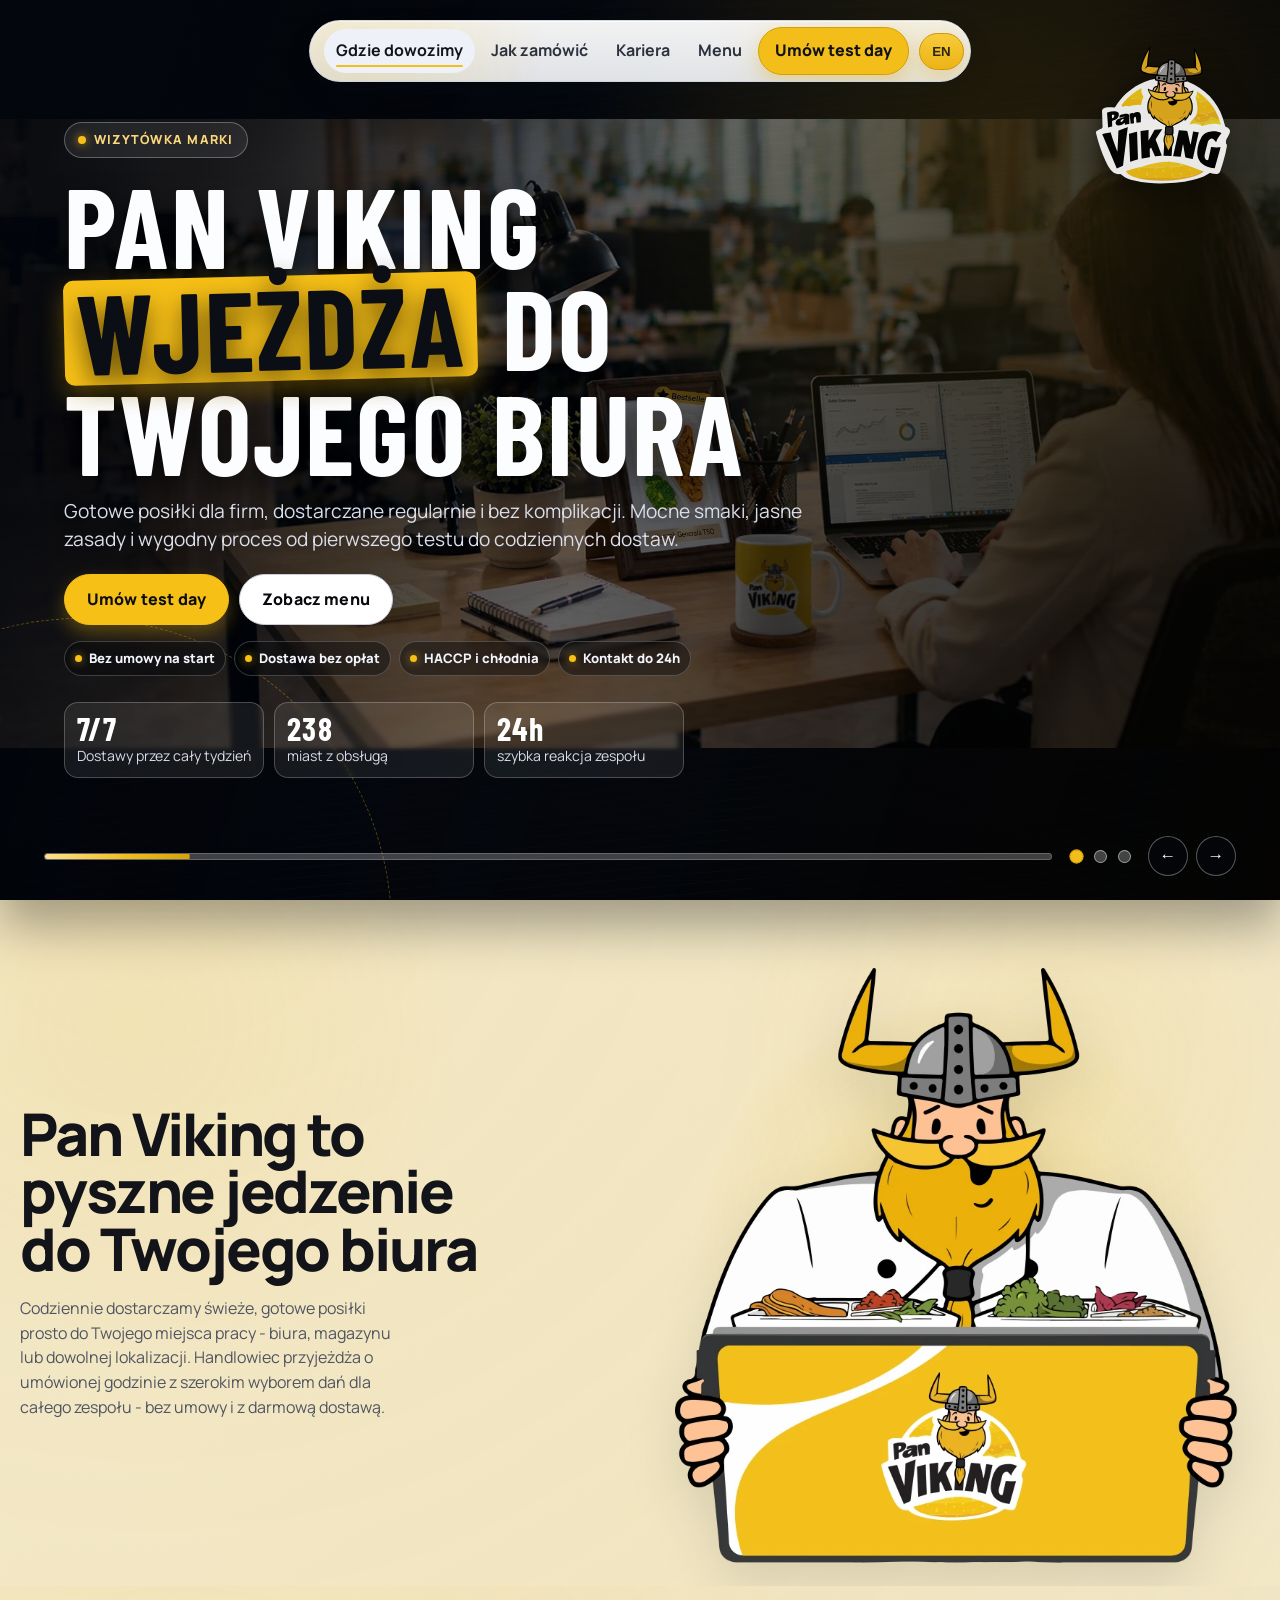
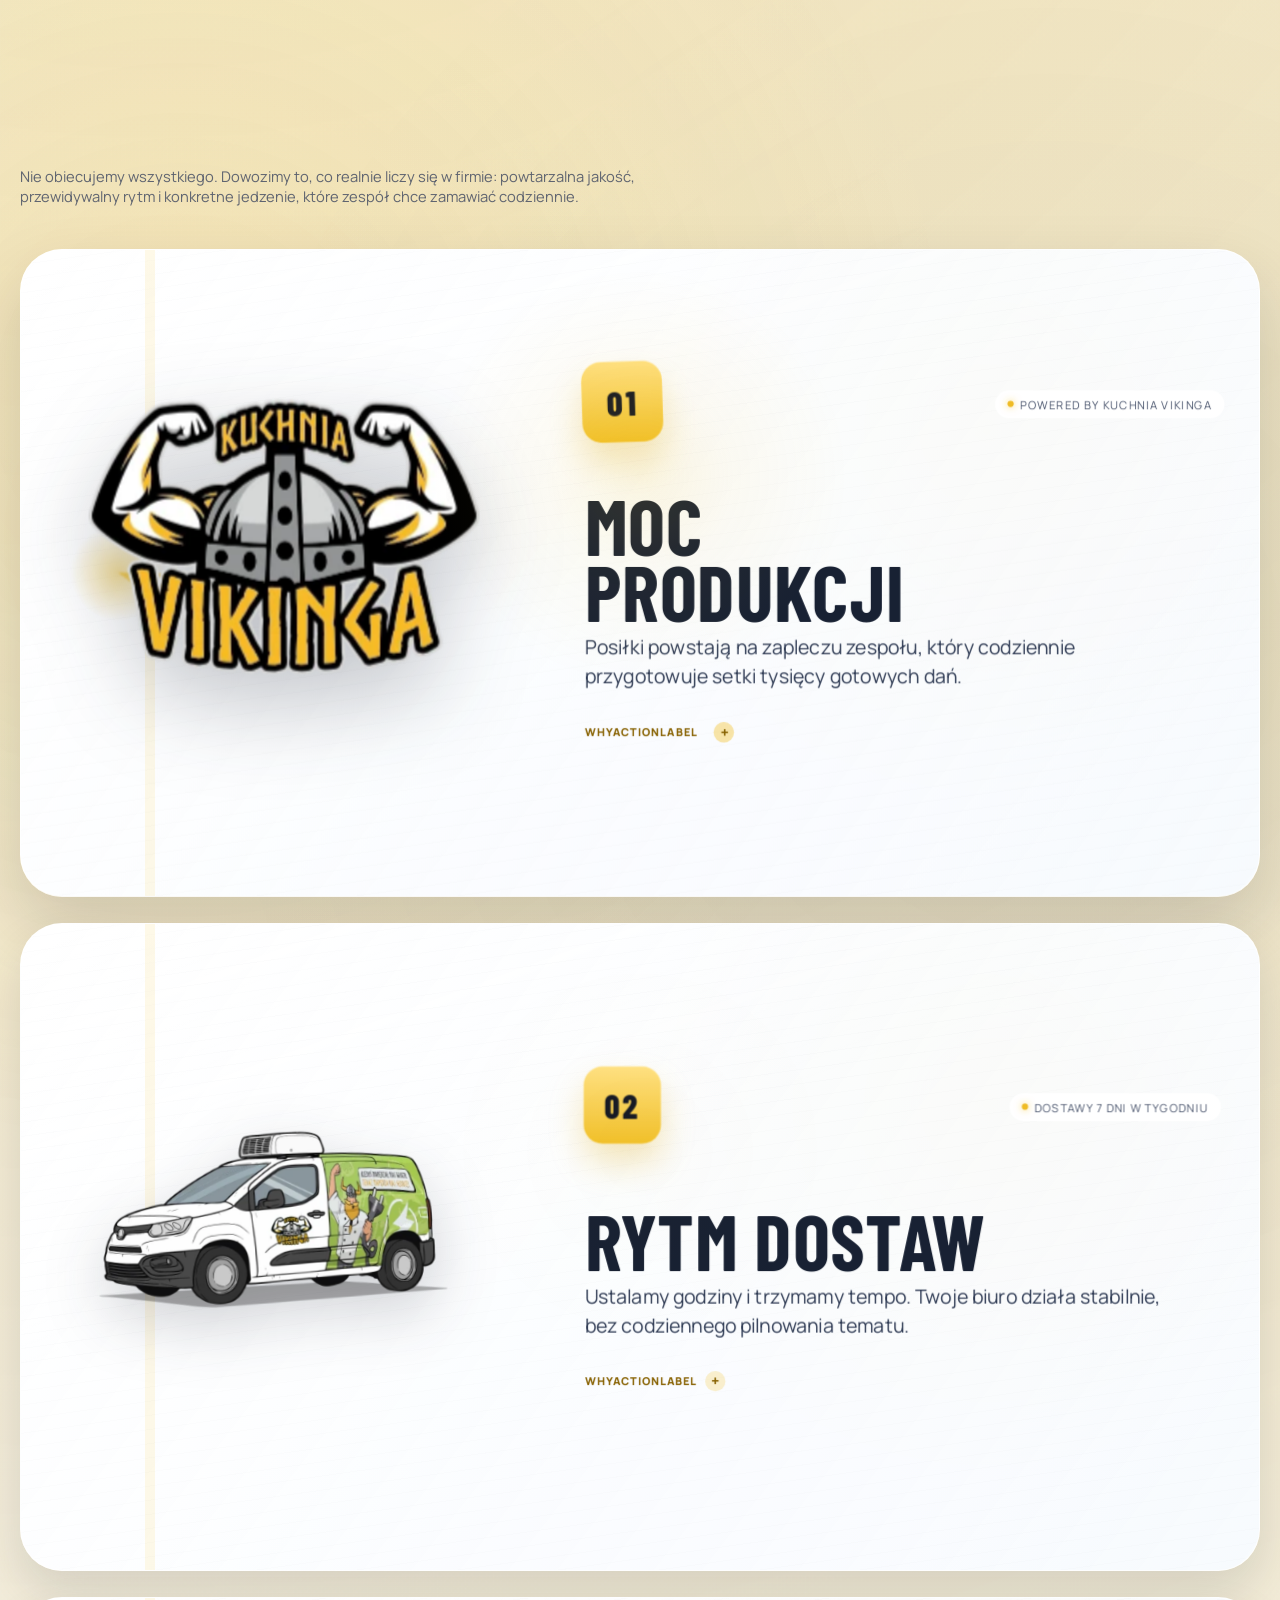
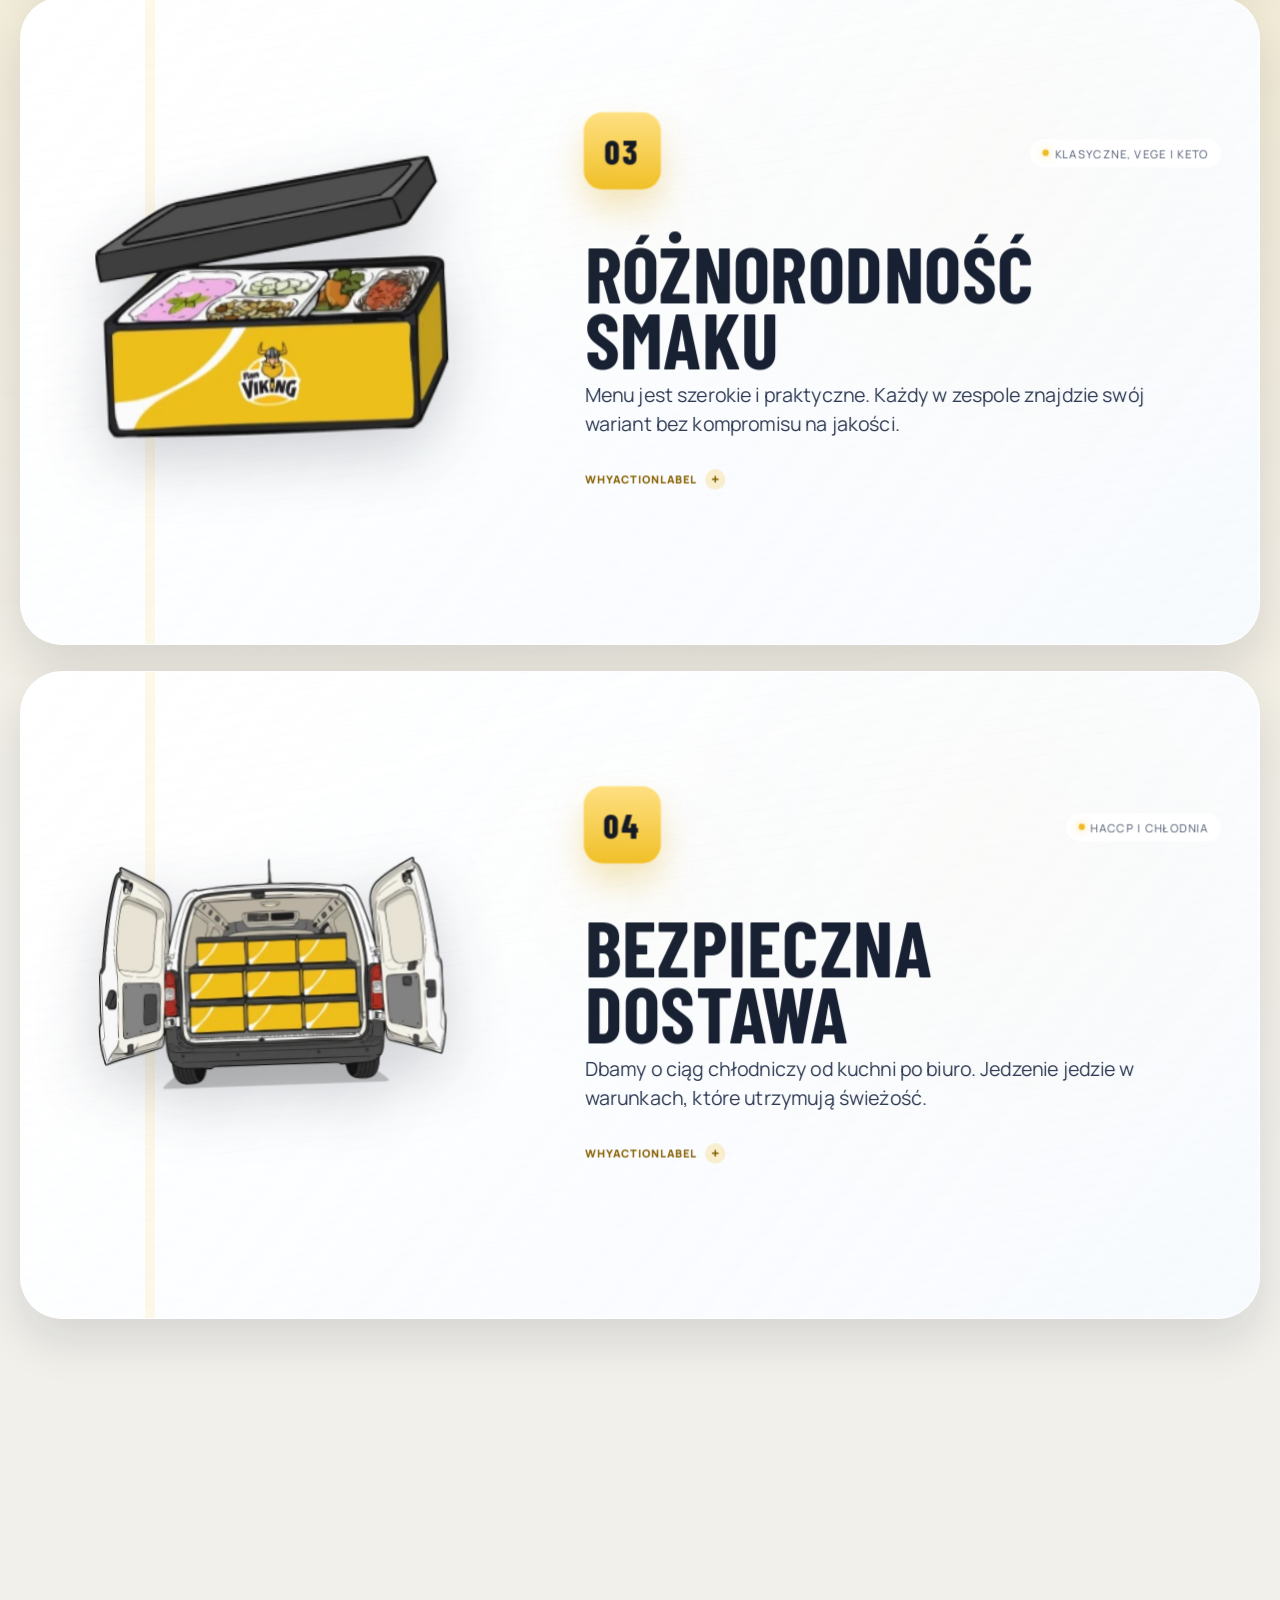
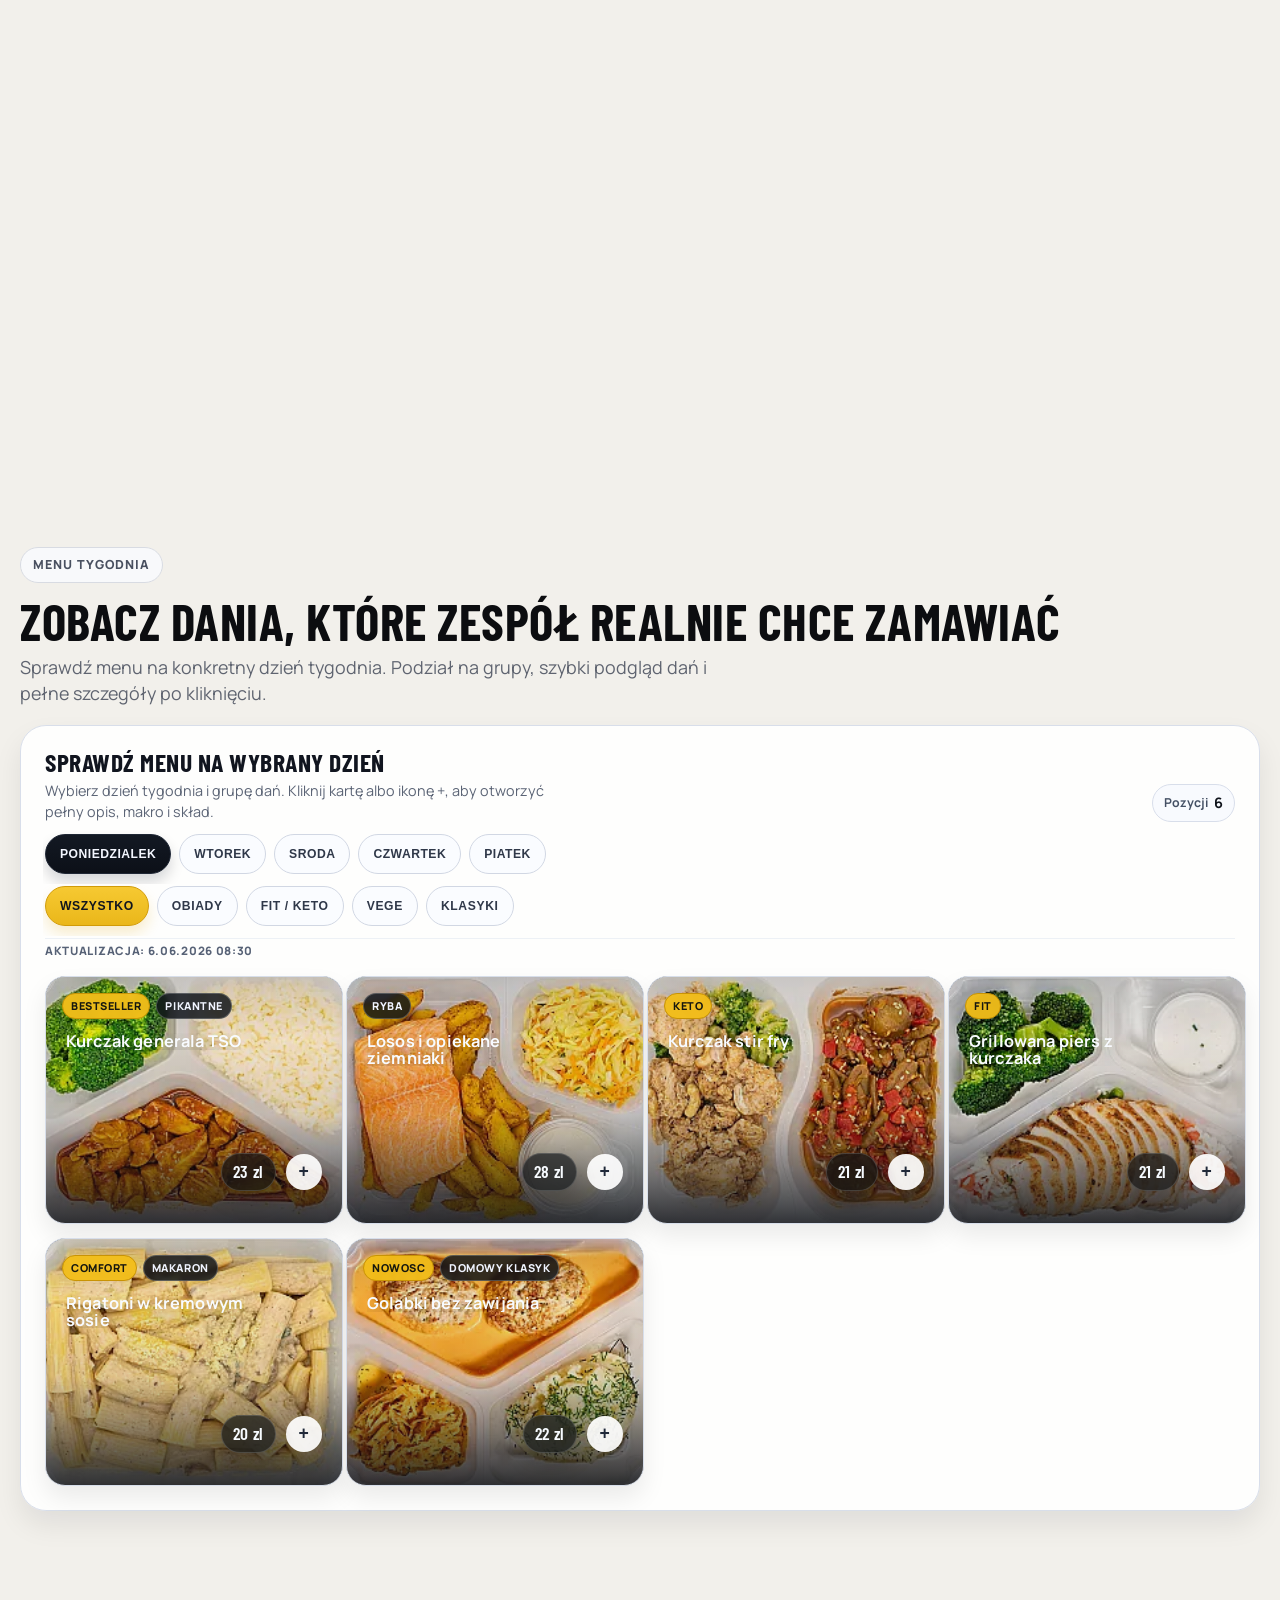
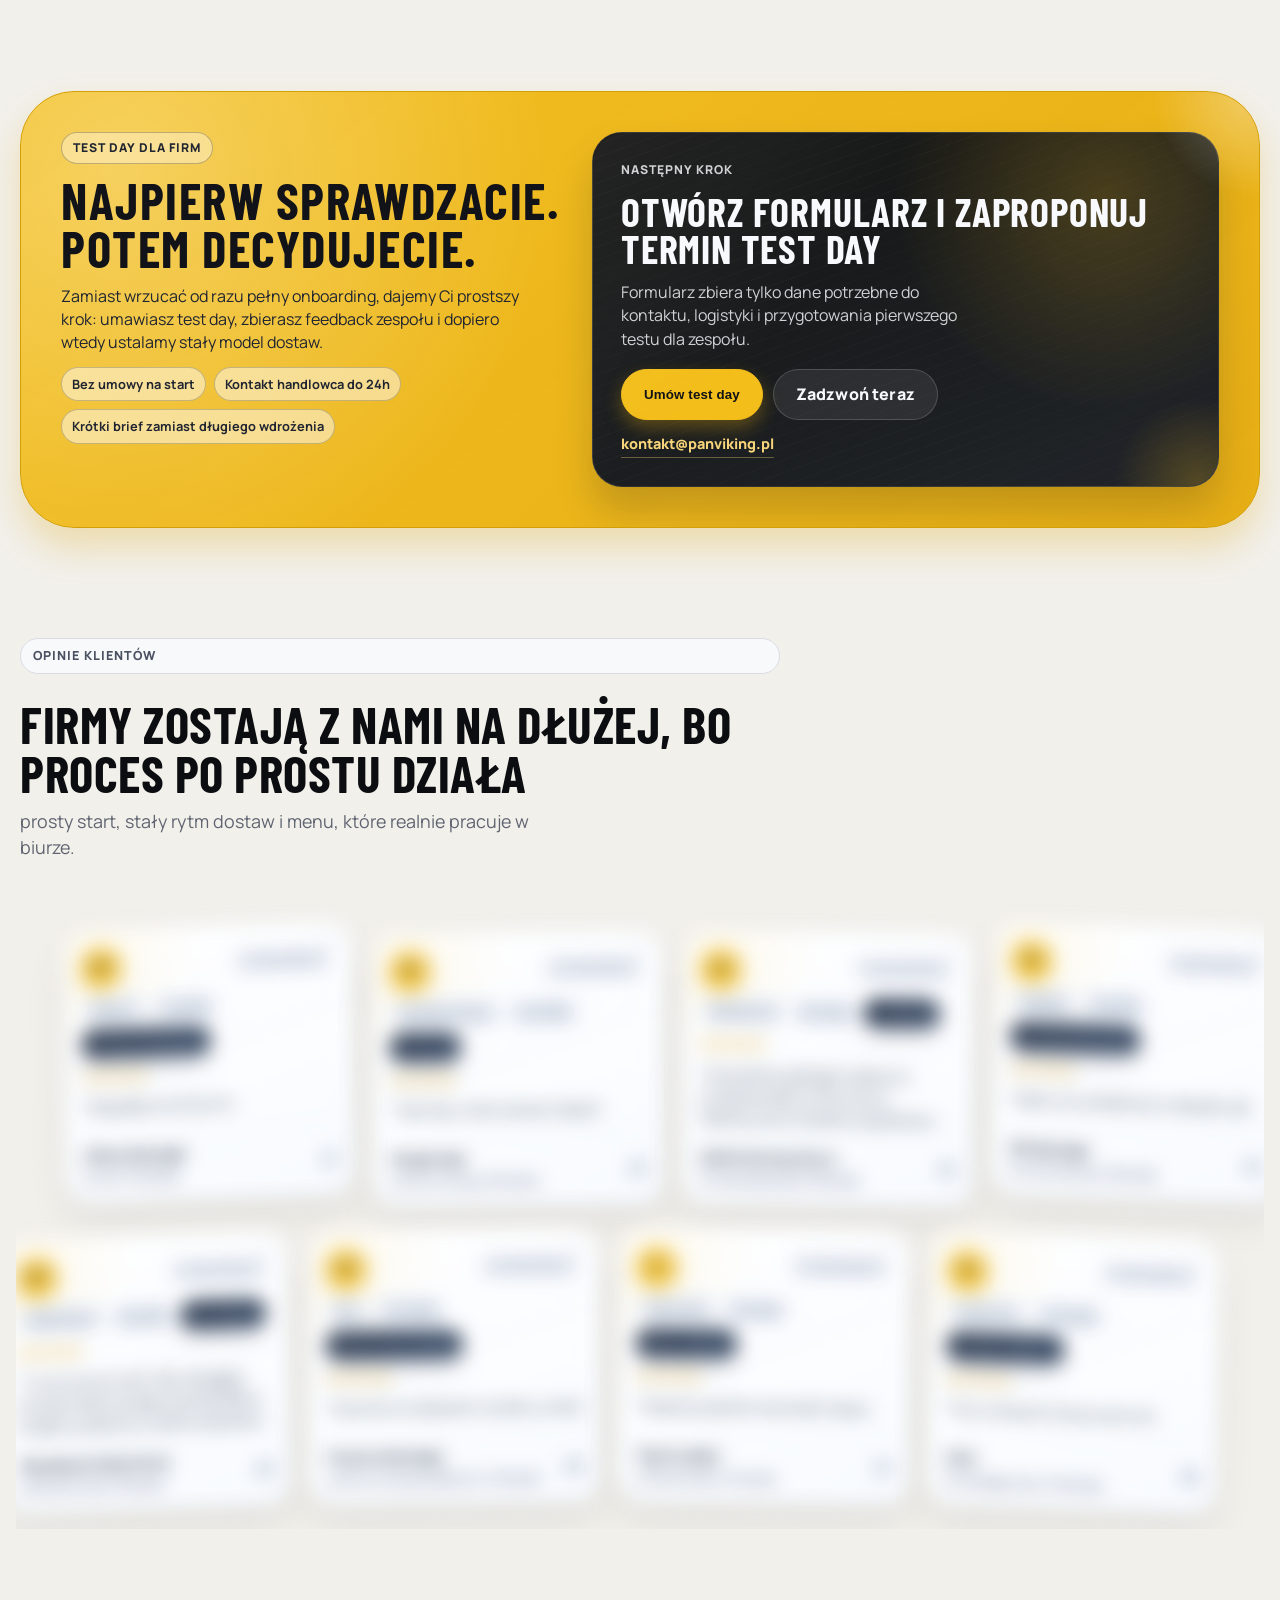
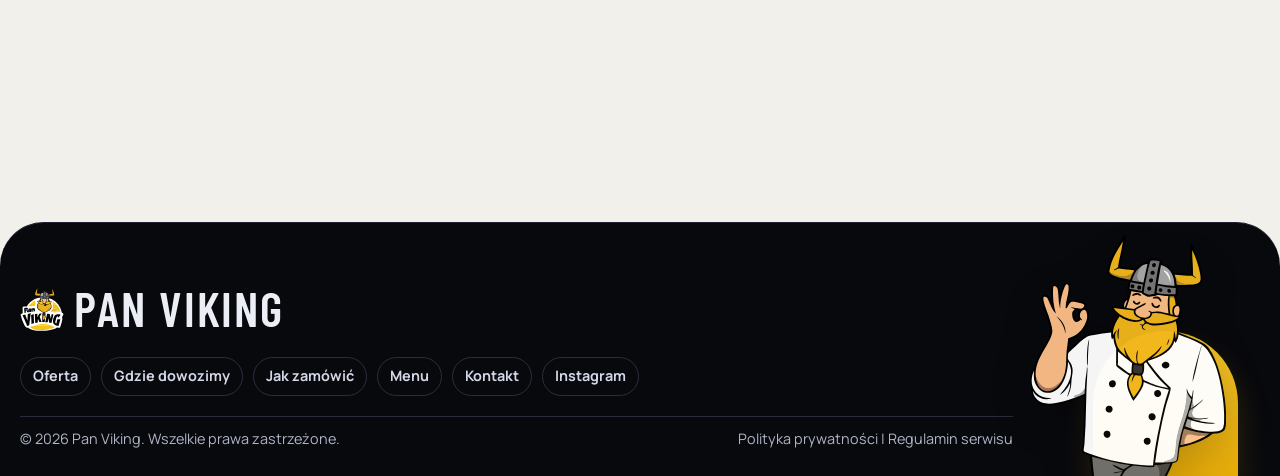
==== commit 264d5b74: "Add files via upload" ====
--- a/index.html
+++ b/index.html
@@ -420,11 +420,12 @@
         </div>
       </div>
     </section>
-        <section class="section coverage-section"
-      id="dostawa"
-      data-cities-source="./data/cities-coverage.json"
-      data-regions-source="./data/polska-wojewodztwa.geojson"
-    >
+        <section
+  class="section coverage-section"
+  id="dostawa"
+  data-cities-source="./data/cities-coverage.json"
+  data-regions-source="./data/polska-wojewodztwa.json"
+>
       <div class="container">
         <span class="chip reveal">Gdzie dowozimy</span>
         <h2 class="section-title reveal reveal-delay-1">Sprawdź zasięg dostaw dla Twojej lokalizacji</h2>
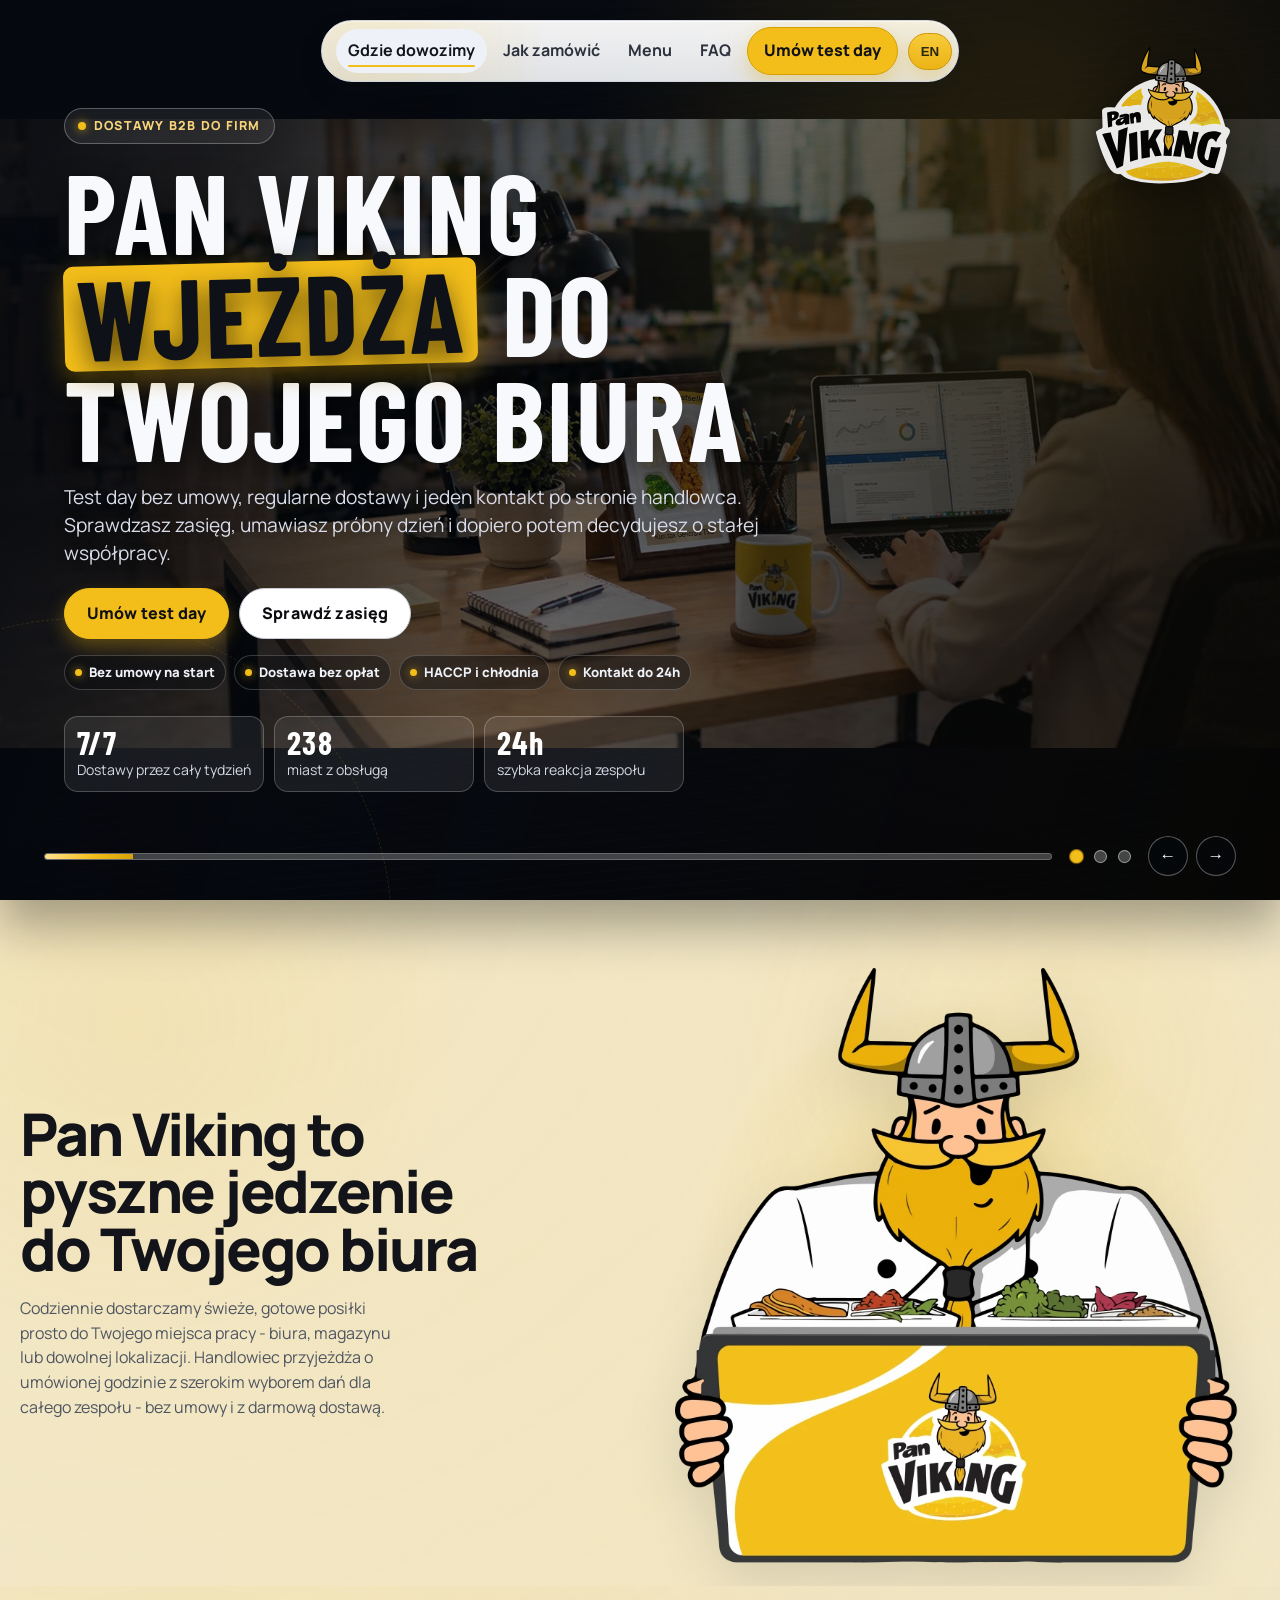
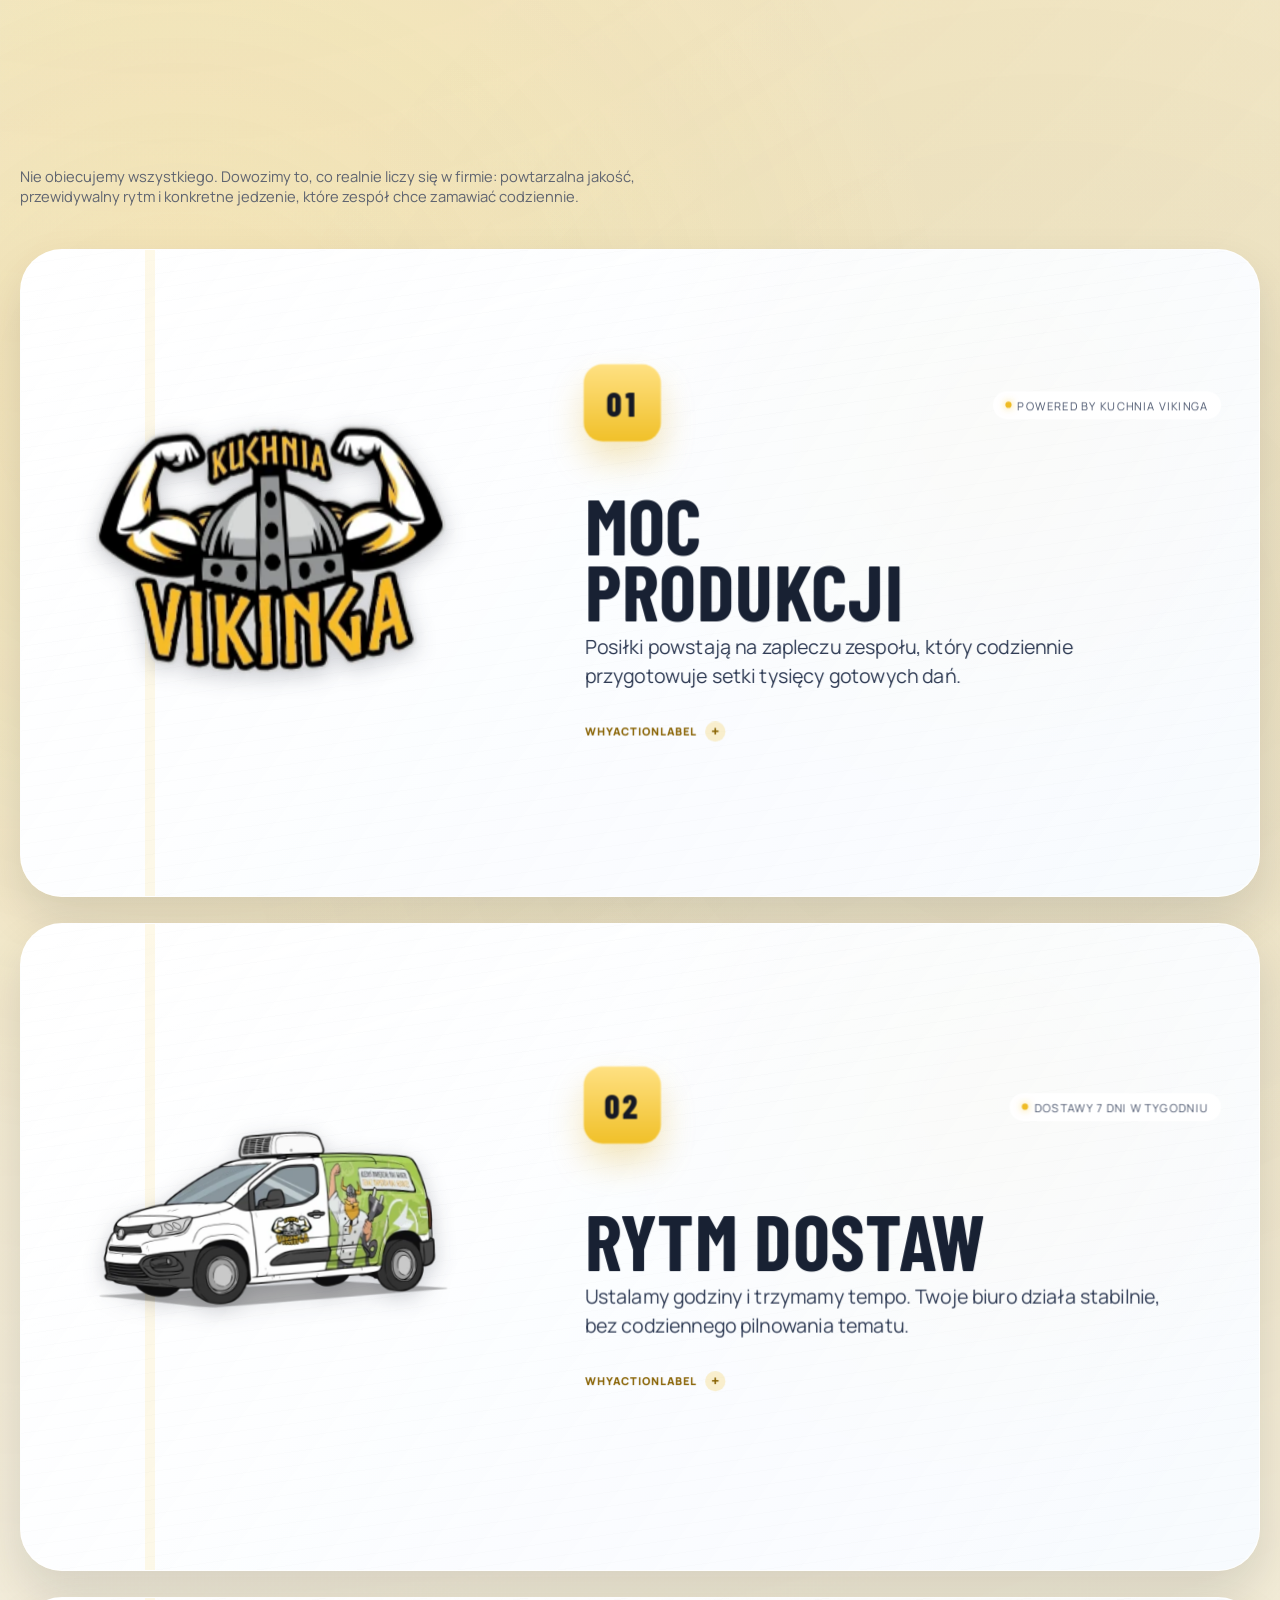
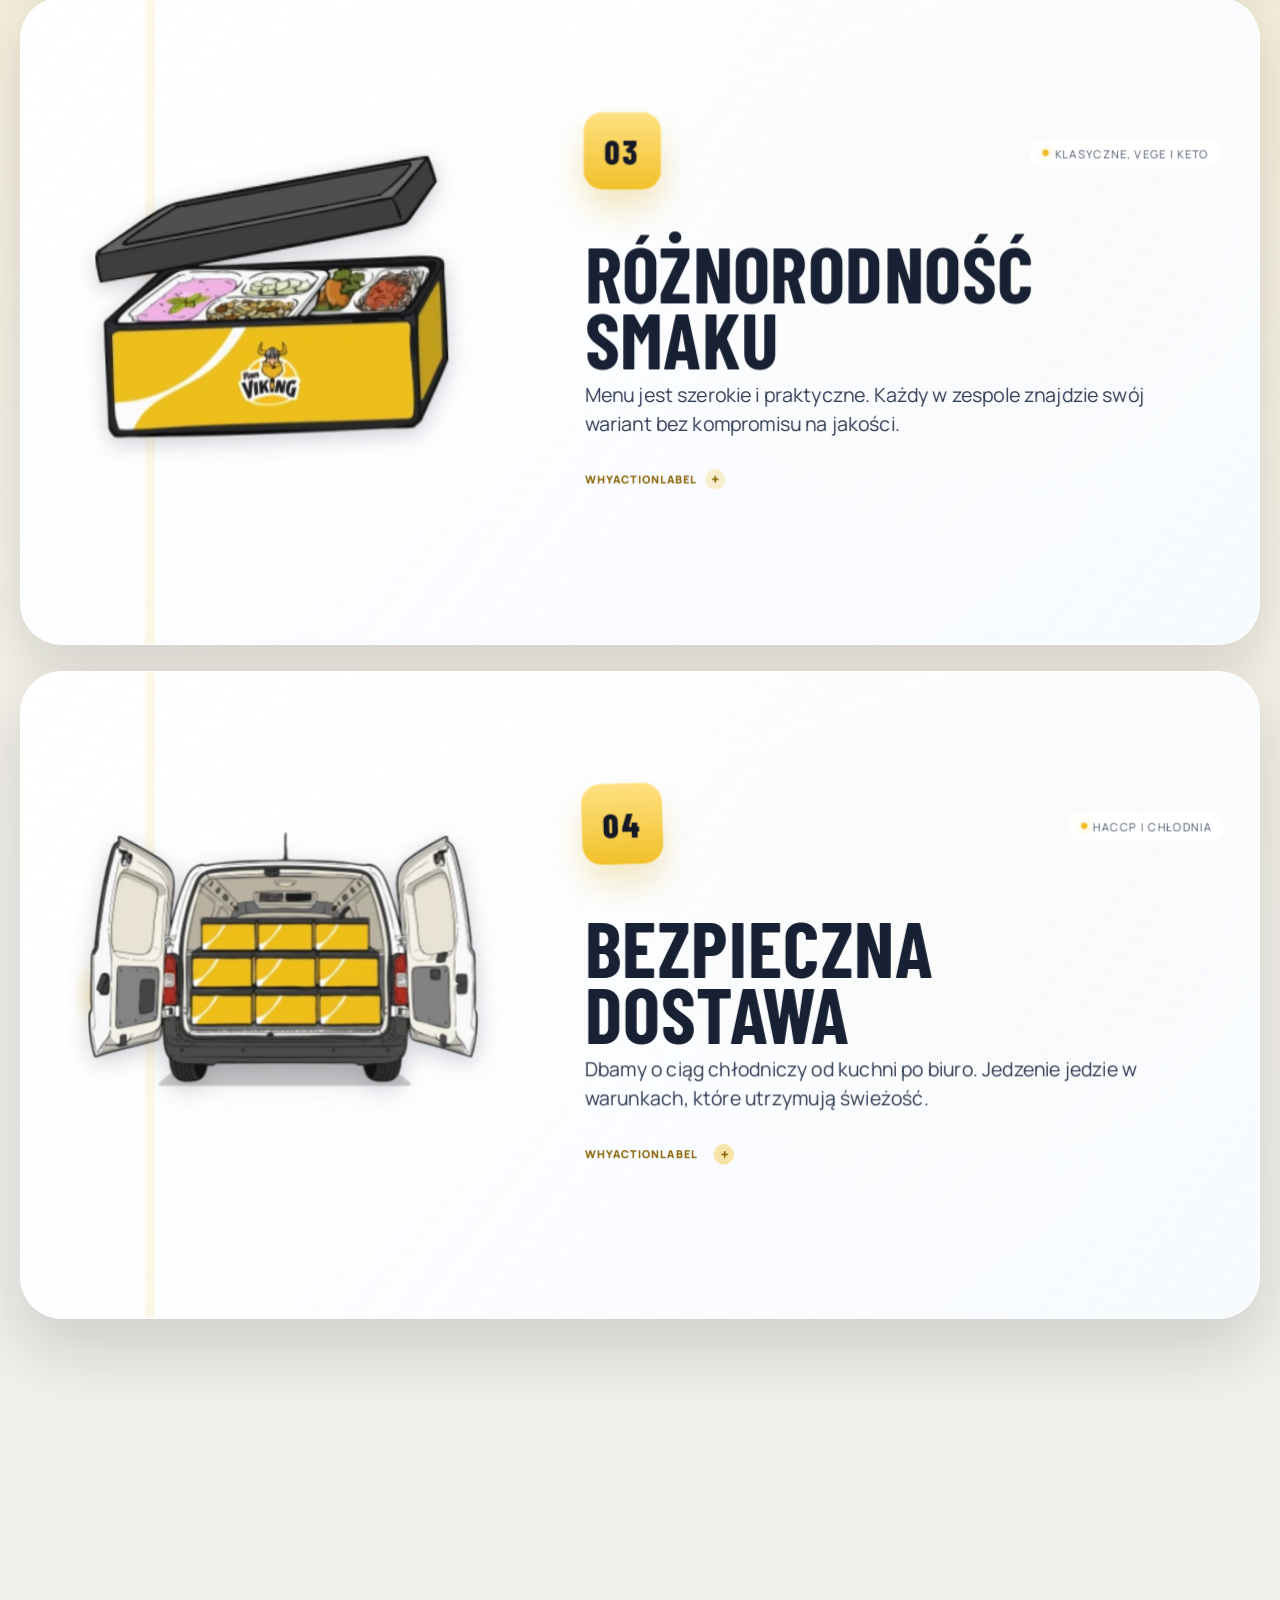
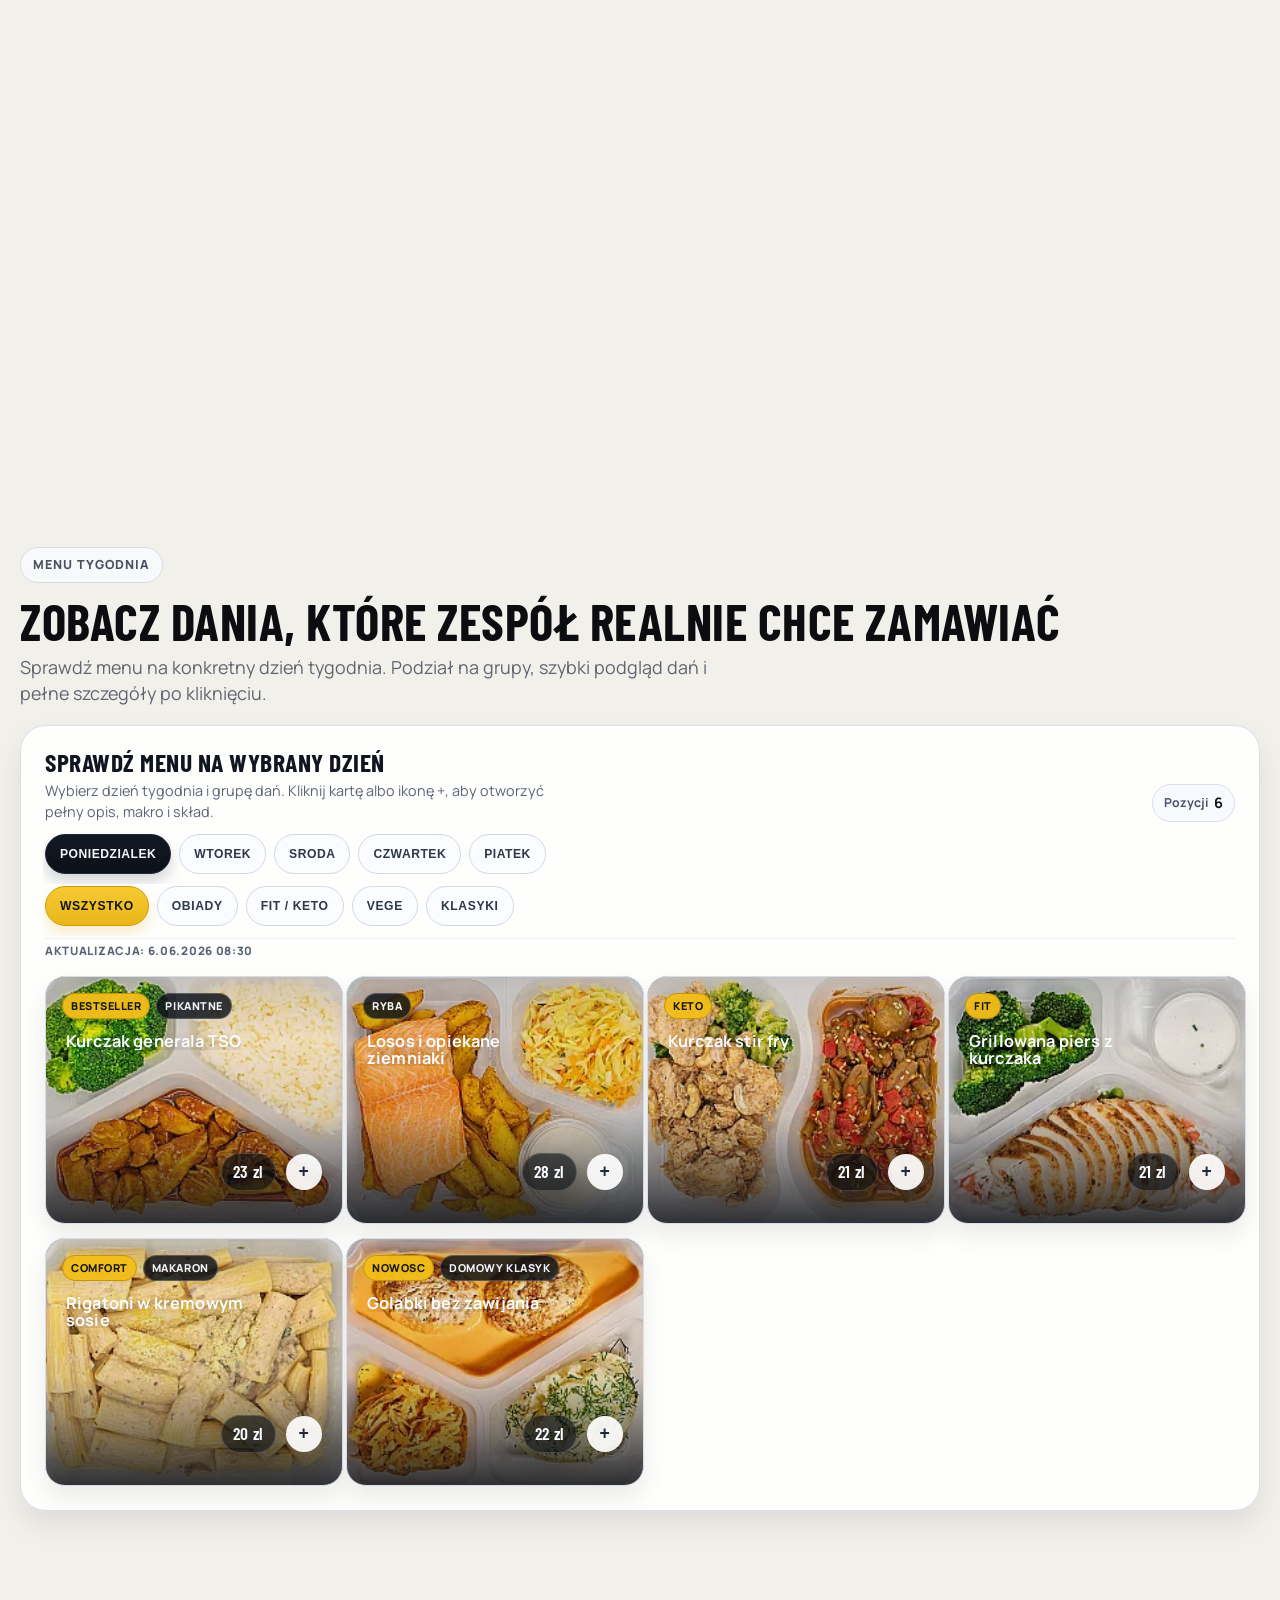
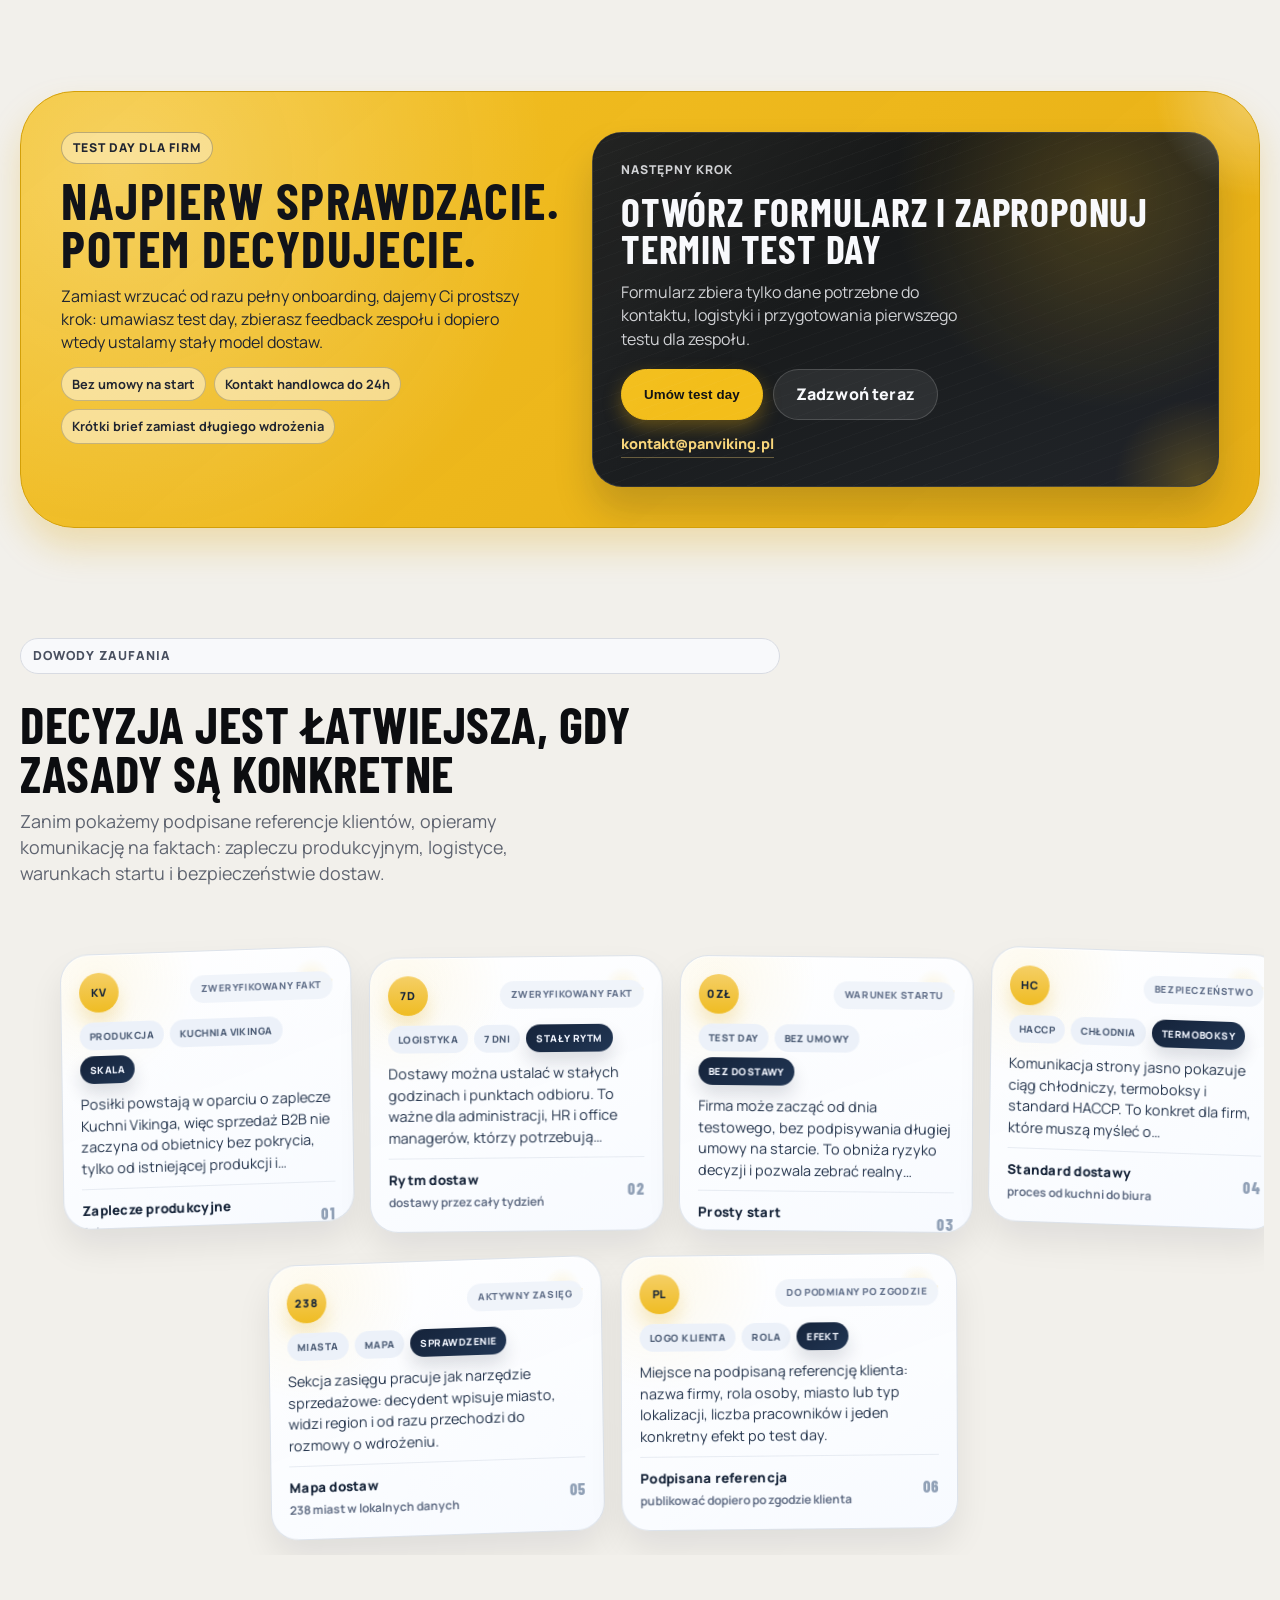
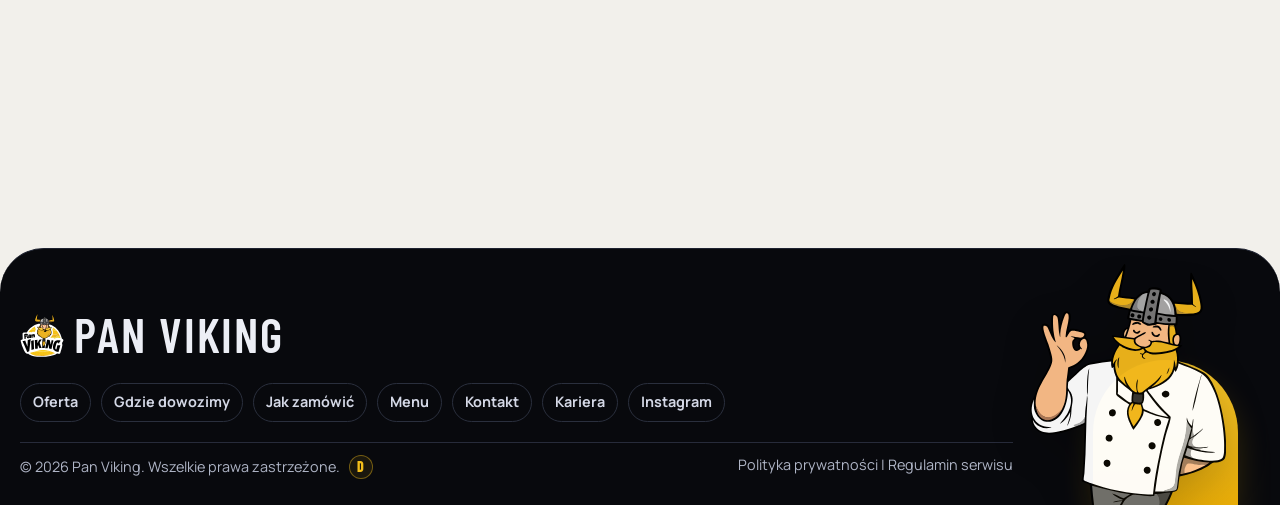
==== commit 5ba517a6: "Update Pan Viking site" ====
--- a/index.html
+++ b/index.html
@@ -90,8 +90,8 @@
           </button>
           <a class="nav-link js-section-link" href="#dostawa">Gdzie dowozimy</a>
           <a class="nav-link js-section-link" href="#proces">Jak zamówić</a>
-          <a class="nav-link" href="https://panviking.pl/kariera" target="_blank" rel="noreferrer">Kariera</a>
           <a class="nav-link js-section-link" href="#menu">Menu</a>
+          <a class="nav-link js-section-link" href="#faq">FAQ</a>
           <a href="#kontakt" class="nav-cta">Umów test day</a>
         </nav>
         <button class="lang-pill" type="button" data-lang-toggle aria-label="Przełącz język strony">PL</button>
@@ -106,8 +106,8 @@
       <nav class="mobile-links" aria-label="Nawigacja mobilna">
         <a class="js-section-link" href="#dostawa">Gdzie dowozimy</a>
         <a class="js-section-link" href="#proces">Jak zamówić?</a>
-        <a href="https://panviking.pl/kariera" target="_blank" rel="noreferrer">Kariera</a>
         <a class="js-section-link" href="#menu">Menu</a>
+        <a class="js-section-link" href="#faq">FAQ</a>
       </nav>
       <div class="mobile-tools">
         <a href="#kontakt" class="nav-cta">Umów test day</a>
@@ -123,15 +123,15 @@
           <div class="hero-track">
             <article class="hero-slide hero-slide--forge is-active" data-hero-slide aria-hidden="false">
               <div class="hero-slide-content">
-                <span class="hero-kicker">Wizytówka marki</span>
+                <span class="hero-kicker">Dostawy B2B do firm</span>
                 <h1 class="hero-title">PAN VIKING <strong>WJEŻDŻA</strong> DO TWOJEGO BIURA</h1>
                 <p class="hero-copyline">
-                  Gotowe posiłki dla firm, dostarczane regularnie i bez komplikacji. Mocne smaki,
-                  jasne zasady i wygodny proces od pierwszego testu do codziennych dostaw.
+                  Test day bez umowy, regularne dostawy i jeden kontakt po stronie handlowca.
+                  Sprawdzasz zasięg, umawiasz próbny dzień i dopiero potem decydujesz o stałej współpracy.
                 </p>
                 <div class="hero-actions">
                   <a href="#kontakt" class="btn btn-primary">Umów test day</a>
-                  <a href="#menu" class="btn btn-secondary">Zobacz menu</a>
+                  <a href="#dostawa" class="btn btn-secondary">Sprawdź zasięg</a>
                 </div>
                 <ul class="hero-trust-strip" aria-label="Najważniejsze warunki współpracy">
                   <li>Bez umowy na start</li>
@@ -159,11 +159,11 @@
 
             <article class="hero-slide hero-slide--fleet" data-hero-slide data-hero-background="img/illustrations-webp/viking-z-autem-BdBcU67K.webp" aria-hidden="true">
               <div class="hero-slide-content">
-                <span class="hero-kicker">Vikingowa logistyka</span>
+                <span class="hero-kicker">Stały rytm dostaw</span>
                 <h2 class="hero-title">DOSTAWA, KTÓREJ <strong>NIE PILNUJESZ</strong></h2>
                 <p class="hero-copyline">
-                  Ustalamy godziny i punkty odbioru, a potem dowozimy regularnie. Bez chaosu, bez
-                  przypominania i bez kosztów dostawy.
+                  Ustalamy godziny, punkt odbioru i sposób kontaktu. Potem dowozimy regularnie,
+                  bez dodatkowej opłaty za dostawę i bez codziennego pilnowania tematu.
                 </p>
                 <div class="hero-actions">
                   <a href="#kontakt" class="btn btn-primary">Umów test day</a>
@@ -195,15 +195,15 @@
 
             <article class="hero-slide hero-slide--taste" data-hero-slide data-hero-background="img/table-with-meals-optimized.webp" aria-hidden="true">
               <div class="hero-slide-content">
-                <span class="hero-kicker">Menu dla zespołu</span>
+                <span class="hero-kicker">Menu, które pracuje w biurze</span>
                 <h2 class="hero-title">CODZIENNIE INNY <strong>POWER LUNCH</strong></h2>
                 <p class="hero-copyline">
-                  Dania klasyczne, lżejsze, vege i keto - wszystko w jednym miejscu, z menu
-                  dopasowanym do realnego rytmu Twojej firmy.
+                  Klasyczne obiady, lżejsze opcje, vege i keto w jednym procesie dostaw.
+                  Zespół wybiera wygodnie, a administracja nie musi organizować lunchu od zera.
                 </p>
                 <div class="hero-actions">
                   <a href="#kontakt" class="btn btn-primary">Umów test day</a>
-                  <a href="#menu" class="btn btn-secondary">Sprawdź menu</a>
+                  <a href="#proces" class="btn btn-secondary">Zobacz start</a>
                 </div>
                 <ul class="hero-trust-strip" aria-label="Najważniejsze warunki współpracy">
                   <li>Bez umowy na start</li>
@@ -805,6 +805,7 @@
                       <span data-lead-progress-bar></span>
                     </div>
                     <p class="lead-progress-copy" data-lead-progress-copy>Krok 1 z 2</p>
+                    <p class="lead-feedback" data-lead-feedback aria-live="polite"></p>
 
                     <div class="lead-step is-active" data-lead-step="1">
                       <div class="lead-grid lead-grid--two">
@@ -854,8 +855,8 @@
                     <div class="lead-step" data-lead-step="2">
                       <div class="lead-grid">
                         <label class="lead-field">
-                          <span>Adres dostawy, piętro *</span>
-                          <input class="lead-input" type="text" name="deliveryAddress" autocomplete="street-address" required>
+                          <span>Adres dostawy, piętro</span>
+                          <input class="lead-input" type="text" name="deliveryAddress" autocomplete="street-address" placeholder="Opcjonalnie, jeśli znasz już lokalizację">
                           <small class="lead-field-error" aria-live="polite"></small>
                         </label>
 
@@ -891,9 +892,6 @@
                         </label>
                         <small class="lead-field-error lead-field-error--consent" aria-live="polite"></small>
                       </div>
-
-                      <p class="lead-feedback" data-lead-feedback aria-live="polite"></p>
-
                       <div class="lead-step-foot">
                         <button type="button" class="btn btn-secondary" data-lead-prev>Wróć do danych firmy</button>
                         <button type="submit" class="btn btn-primary" data-lead-submit>Wyślij do handlowca</button>
@@ -923,10 +921,11 @@
     <section class="section" id="opinie">
       <div class="container">
         <div class="proof-intro">
-          <span class="chip reveal">Opinie klientów</span>
-          <h2 class="section-title reveal reveal-delay-1">Firmy zostają z nami na dłużej, bo proces po prostu działa</h2>
+          <span class="chip reveal">Dowody zaufania</span>
+          <h2 class="section-title reveal reveal-delay-1">Decyzja jest łatwiejsza, gdy zasady są konkretne</h2>
           <p class="section-lead reveal reveal-delay-2">
-            prosty start, stały rytm dostaw i menu, które realnie pracuje w biurze.
+            Zanim pokażemy podpisane referencje klientów, opieramy komunikację na faktach:
+            zapleczu produkcyjnym, logistyce, warunkach startu i bezpieczeństwie dostaw.
           </p>
         </div>
 
@@ -935,20 +934,19 @@
             <div class="proof-row" data-proof-row>
               <article class="proof-card" data-proof-card tabindex="0">
                 <div class="proof-card-head">
-                  <span class="proof-avatar" aria-hidden="true">OM</span>
-                  <span class="proof-verified" data-proof-verified>Po wdrożeniu</span>
+                  <span class="proof-avatar" aria-hidden="true">KV</span>
+                  <span class="proof-verified" data-proof-verified>Zweryfikowany fakt</span>
                 </div>
                 <div class="proof-card-badges">
-                  <span class="proof-card-badge" data-proof-card-badge>firma IT</span>
-                  <span class="proof-card-badge" data-proof-card-badge>95 osób</span>
-                  <span class="proof-card-badge proof-card-badge--accent" data-proof-card-badge>przewidywalność</span>
-                </div>
-                <p class="proof-stars" data-proof-rating-label="Ocena 5/5">&#9733;&#9733;&#9733;&#9733;&#9733;</p>
-                <p class="proof-quote">"Największa różnica to przewidywalność. Ludzie wiedzą, kiedy i co dostaną, a ja nie tracę czasu na gaszenie tematów ad hoc."</p>
+                  <span class="proof-card-badge" data-proof-card-badge>produkcja</span>
+                  <span class="proof-card-badge" data-proof-card-badge>Kuchnia Vikinga</span>
+                  <span class="proof-card-badge proof-card-badge--accent" data-proof-card-badge>skala</span>
+                </div>
+                <p class="proof-quote">Posiłki powstają w oparciu o zaplecze Kuchni Vikinga, więc sprzedaż B2B nie zaczyna od obietnicy bez pokrycia, tylko od istniejącej produkcji i procesu.</p>
                 <div class="proof-card-foot">
                   <p class="proof-author">
-                    <strong class="proof-author-role" data-proof-author-role>Office Manager</strong>
-                    <span class="proof-author-meta" data-proof-author-meta>firma IT / 95 osób</span>
+                    <strong class="proof-author-role" data-proof-author-role>Zaplecze produkcyjne</strong>
+                    <span class="proof-author-meta" data-proof-author-meta>źródło: komunikacja marki Pan Viking</span>
                   </p>
                   <span class="proof-card-index" data-proof-card-index>01</span>
                 </div>
@@ -956,20 +954,19 @@
 
               <article class="proof-card" data-proof-card tabindex="0">
                 <div class="proof-card-head">
-                  <span class="proof-avatar" aria-hidden="true">PO</span>
-                  <span class="proof-verified" data-proof-verified>Po wdrożeniu</span>
+                  <span class="proof-avatar" aria-hidden="true">7D</span>
+                  <span class="proof-verified" data-proof-verified>Zweryfikowany fakt</span>
                 </div>
                 <div class="proof-card-badges">
-                  <span class="proof-card-badge" data-proof-card-badge>centrum usług</span>
-                  <span class="proof-card-badge" data-proof-card-badge>130 osób</span>
-                  <span class="proof-card-badge proof-card-badge--accent" data-proof-card-badge>test day</span>
-                </div>
-                <p class="proof-stars" data-proof-rating-label="Ocena 5/5">&#9733;&#9733;&#9733;&#9733;&#9733;</p>
-                <p class="proof-quote">"Test day zrobił robotę. Zespół szybko wybrał ulubione dania i od tego momentu mamy spokojny, powtarzalny model."</p>
+                  <span class="proof-card-badge" data-proof-card-badge>logistyka</span>
+                  <span class="proof-card-badge" data-proof-card-badge>7 dni</span>
+                  <span class="proof-card-badge proof-card-badge--accent" data-proof-card-badge>stały rytm</span>
+                </div>
+                <p class="proof-quote">Dostawy można ustalać w stałych godzinach i punktach odbioru. To ważne dla administracji, HR i office managerów, którzy potrzebują przewidywalnego procesu.</p>
                 <div class="proof-card-foot">
                   <p class="proof-author">
-                    <strong class="proof-author-role" data-proof-author-role>People Ops</strong>
-                    <span class="proof-author-meta" data-proof-author-meta>centrum usług / 130 osób</span>
+                    <strong class="proof-author-role" data-proof-author-role>Rytm dostaw</strong>
+                    <span class="proof-author-meta" data-proof-author-meta>dostawy przez cały tydzień</span>
                   </p>
                   <span class="proof-card-index" data-proof-card-index>02</span>
                 </div>
@@ -977,20 +974,19 @@
 
               <article class="proof-card" data-proof-card tabindex="0">
                 <div class="proof-card-head">
-                  <span class="proof-avatar" aria-hidden="true">AD</span>
-                  <span class="proof-verified" data-proof-verified>Po wdrożeniu</span>
+                  <span class="proof-avatar" aria-hidden="true">0ZŁ</span>
+                  <span class="proof-verified" data-proof-verified>Warunek startu</span>
                 </div>
                 <div class="proof-card-badges">
-                  <span class="proof-card-badge" data-proof-card-badge>produkcja</span>
-                  <span class="proof-card-badge" data-proof-card-badge>80 osób</span>
-                  <span class="proof-card-badge proof-card-badge--accent" data-proof-card-badge>1 opiekun</span>
-                </div>
-                <p class="proof-stars" data-proof-rating-label="Ocena 5/5">&#9733;&#9733;&#9733;&#9733;&#9733;</p>
-                <p class="proof-quote">"Doceniamy jednego opiekuna i szybkie korekty liczby porcji. Operacyjnie to bardzo wygodne po stronie administracji."</p>
+                  <span class="proof-card-badge" data-proof-card-badge>test day</span>
+                  <span class="proof-card-badge" data-proof-card-badge>bez umowy</span>
+                  <span class="proof-card-badge proof-card-badge--accent" data-proof-card-badge>bez dostawy</span>
+                </div>
+                <p class="proof-quote">Firma może zacząć od dnia testowego, bez podpisywania długiej umowy na starcie. To obniża ryzyko decyzji i pozwala zebrać realny feedback zespołu.</p>
                 <div class="proof-card-foot">
                   <p class="proof-author">
-                    <strong class="proof-author-role" data-proof-author-role>Administracja biura</strong>
-                    <span class="proof-author-meta" data-proof-author-meta>firma produkcyjna / 80 osób</span>
+                    <strong class="proof-author-role" data-proof-author-role>Prosty start</strong>
+                    <span class="proof-author-meta" data-proof-author-meta>test day jako pierwszy krok</span>
                   </p>
                   <span class="proof-card-index" data-proof-card-index>03</span>
                 </div>
@@ -998,43 +994,41 @@
 
               <article class="proof-card" data-proof-card tabindex="0">
                 <div class="proof-card-head">
-                  <span class="proof-avatar" aria-hidden="true">HR</span>
-                  <span class="proof-verified" data-proof-verified>Po wdrożeniu</span>
+                  <span class="proof-avatar" aria-hidden="true">HC</span>
+                  <span class="proof-verified" data-proof-verified>Bezpieczeństwo</span>
                 </div>
                 <div class="proof-card-badges">
-                  <span class="proof-card-badge" data-proof-card-badge>finanse</span>
-                  <span class="proof-card-badge" data-proof-card-badge>60 osób</span>
-                  <span class="proof-card-badge proof-card-badge--accent" data-proof-card-badge>różnorodne menu</span>
-                </div>
-                <p class="proof-stars" data-proof-rating-label="Ocena 5/5">&#9733;&#9733;&#9733;&#9733;&#9733;</p>
-                <p class="proof-quote">"Mamy mix preferencji w zespole, ale dzięki różnorodnemu menu każdy znajduje coś dla siebie i maleje liczba skarg."</p>
+                  <span class="proof-card-badge" data-proof-card-badge>HACCP</span>
+                  <span class="proof-card-badge" data-proof-card-badge>chłodnia</span>
+                  <span class="proof-card-badge proof-card-badge--accent" data-proof-card-badge>termoboksy</span>
+                </div>
+                <p class="proof-quote">Komunikacja strony jasno pokazuje ciąg chłodniczy, termoboksy i standard HACCP. To konkret dla firm, które muszą myśleć o bezpieczeństwie żywności.</p>
                 <div class="proof-card-foot">
                   <p class="proof-author">
-                    <strong class="proof-author-role" data-proof-author-role>HR Manager</strong>
-                    <span class="proof-author-meta" data-proof-author-meta>firma finansowa / 60 osób</span>
+                    <strong class="proof-author-role" data-proof-author-role>Standard dostawy</strong>
+                    <span class="proof-author-meta" data-proof-author-meta>proces od kuchni do biura</span>
                   </p>
                   <span class="proof-card-index" data-proof-card-index>04</span>
                 </div>
               </article>
             </div>
 
-            <div class="proof-row" data-proof-row>
+            <div class="proof-row proof-row--compact" data-proof-row>
               <article class="proof-card" data-proof-card tabindex="0">
                 <div class="proof-card-head">
-                  <span class="proof-avatar" aria-hidden="true">WX</span>
-                  <span class="proof-verified" data-proof-verified>Po wdrożeniu</span>
+                  <span class="proof-avatar" aria-hidden="true">238</span>
+                  <span class="proof-verified" data-proof-verified>Aktywny zasięg</span>
                 </div>
                 <div class="proof-card-badges">
-                  <span class="proof-card-badge" data-proof-card-badge>workplace</span>
-                  <span class="proof-card-badge" data-proof-card-badge>48 osób</span>
-                  <span class="proof-card-badge proof-card-badge--accent" data-proof-card-badge>bez umowy</span>
-                </div>
-                <p class="proof-stars" data-proof-rating-label="Ocena 5/5">&#9733;&#9733;&#9733;&#9733;&#9733;</p>
-                <p class="proof-quote">"To był prosty start. Bez długiego procesu decyzyjnego sprawdziliśmy model w praktyce i szybko weszliśmy w regularne dostawy."</p>
+                  <span class="proof-card-badge" data-proof-card-badge>miasta</span>
+                  <span class="proof-card-badge" data-proof-card-badge>mapa</span>
+                  <span class="proof-card-badge proof-card-badge--accent" data-proof-card-badge>sprawdzenie</span>
+                </div>
+                <p class="proof-quote">Sekcja zasięgu pracuje jak narzędzie sprzedażowe: decydent wpisuje miasto, widzi region i od razu przechodzi do rozmowy o wdrożeniu.</p>
                 <div class="proof-card-foot">
                   <p class="proof-author">
-                    <strong class="proof-author-role" data-proof-author-role>Workplace Experience</strong>
-                    <span class="proof-author-meta" data-proof-author-meta>software house / 48 osób</span>
+                    <strong class="proof-author-role" data-proof-author-role>Mapa dostaw</strong>
+                    <span class="proof-author-meta" data-proof-author-meta>238 miast w lokalnych danych</span>
                   </p>
                   <span class="proof-card-index" data-proof-card-index>05</span>
                 </div>
@@ -1042,64 +1036,21 @@
 
               <article class="proof-card" data-proof-card tabindex="0">
                 <div class="proof-card-head">
-                  <span class="proof-avatar" aria-hidden="true">FM</span>
-                  <span class="proof-verified" data-proof-verified>Po wdrożeniu</span>
+                  <span class="proof-avatar" aria-hidden="true">PL</span>
+                  <span class="proof-verified" data-proof-verified>Do podmiany po zgodzie</span>
                 </div>
                 <div class="proof-card-badges">
-                  <span class="proof-card-badge" data-proof-card-badge>ssc</span>
-                  <span class="proof-card-badge" data-proof-card-badge>170 osób</span>
-                  <span class="proof-card-badge proof-card-badge--accent" data-proof-card-badge>proste rozliczenie</span>
-                </div>
-                <p class="proof-stars" data-proof-rating-label="Ocena 5/5">&#9733;&#9733;&#9733;&#9733;&#9733;</p>
-                <p class="proof-quote">"Kosztowo model jest czytelny, a brak dodatkowej opłaty za dostawę ułatwia nam komunikację i planowanie po stronie firmy."</p>
+                  <span class="proof-card-badge" data-proof-card-badge>logo klienta</span>
+                  <span class="proof-card-badge" data-proof-card-badge>rola</span>
+                  <span class="proof-card-badge proof-card-badge--accent" data-proof-card-badge>efekt</span>
+                </div>
+                <p class="proof-quote">Miejsce na podpisaną referencję klienta: nazwa firmy, rola osoby, miasto lub typ lokalizacji, liczba pracowników i jeden konkretny efekt po test day.</p>
                 <div class="proof-card-foot">
                   <p class="proof-author">
-                    <strong class="proof-author-role" data-proof-author-role>Finance Manager</strong>
-                    <span class="proof-author-meta" data-proof-author-meta>centrum usług wspólnych / 170 osób</span>
+                    <strong class="proof-author-role" data-proof-author-role>Podpisana referencja</strong>
+                    <span class="proof-author-meta" data-proof-author-meta>publikować dopiero po zgodzie klienta</span>
                   </p>
                   <span class="proof-card-index" data-proof-card-index>06</span>
-                </div>
-              </article>
-
-              <article class="proof-card" data-proof-card tabindex="0">
-                <div class="proof-card-head">
-                  <span class="proof-avatar" aria-hidden="true">TL</span>
-                  <span class="proof-verified" data-proof-verified>Po wdrożeniu</span>
-                </div>
-                <div class="proof-card-badges">
-                  <span class="proof-card-badge" data-proof-card-badge>team lead</span>
-                  <span class="proof-card-badge" data-proof-card-badge>40 osób</span>
-                  <span class="proof-card-badge proof-card-badge--accent" data-proof-card-badge>mniej chaosu</span>
-                </div>
-                <p class="proof-stars" data-proof-rating-label="Ocena 5/5">&#9733;&#9733;&#9733;&#9733;&#9733;</p>
-                <p class="proof-quote">"Zespół przestał rozchodzić się po lunch na oślep. Mamy stały rytm, mniej przerw organizacyjnych i mniej drobnych problemów do rozwiązywania."</p>
-                <div class="proof-card-foot">
-                  <p class="proof-author">
-                    <strong class="proof-author-role" data-proof-author-role>Team Leader</strong>
-                    <span class="proof-author-meta" data-proof-author-meta>software team / 40 osób</span>
-                  </p>
-                  <span class="proof-card-index" data-proof-card-index>07</span>
-                </div>
-              </article>
-
-              <article class="proof-card" data-proof-card tabindex="0">
-                <div class="proof-card-head">
-                  <span class="proof-avatar" aria-hidden="true">CO</span>
-                  <span class="proof-verified" data-proof-verified>Po wdrożeniu</span>
-                </div>
-                <div class="proof-card-badges">
-                  <span class="proof-card-badge" data-proof-card-badge>logistyka</span>
-                  <span class="proof-card-badge" data-proof-card-badge>120 osób</span>
-                  <span class="proof-card-badge proof-card-badge--accent" data-proof-card-badge>szybkie korekty</span>
-                </div>
-                <p class="proof-stars" data-proof-rating-label="Ocena 5/5">&#9733;&#9733;&#9733;&#9733;&#9733;</p>
-                <p class="proof-quote">"Przy zmianach liczby porcji nie musimy przepychać tematu przez kilka osób. Reakcja jest szybka i to robi dużą różnicę operacyjnie."</p>
-                <div class="proof-card-foot">
-                  <p class="proof-author">
-                    <strong class="proof-author-role" data-proof-author-role>COO</strong>
-                    <span class="proof-author-meta" data-proof-author-meta>firma logistyczna / 120 osób</span>
-                  </p>
-                  <span class="proof-card-index" data-proof-card-index>08</span>
                 </div>
               </article>
             </div>
@@ -1118,11 +1069,10 @@
                   <span class="proof-card-index proof-sheet-index" data-proof-sheet-index>01</span>
                 </div>
               </div>
-              <button type="button" class="proof-sheet-close" data-proof-sheet-close aria-label="Zamknij pełną opinię">&times;</button>
+              <button type="button" class="proof-sheet-close" data-proof-sheet-close aria-label="Zamknij pełny dowód zaufania">&times;</button>
             </div>
             <div class="proof-sheet-body">
               <div class="proof-card-badges proof-sheet-badges" data-proof-sheet-badges></div>
-              <p class="proof-stars proof-sheet-stars" data-proof-sheet-stars data-proof-rating-label="Ocena 5/5">&#9733;&#9733;&#9733;&#9733;&#9733;</p>
               <p class="proof-quote proof-sheet-quote" id="proof-sheet-title" data-proof-sheet-quote></p>
               <div class="proof-card-foot proof-sheet-foot">
                 <p class="proof-author">
@@ -1251,12 +1201,19 @@
           <a href="#proces">Jak zamówić?</a>
           <a href="#menu">Menu</a>
           <a href="#kontakt">Kontakt</a>
+          <a href="https://panviking.pl/kariera" target="_blank" rel="noreferrer">Kariera</a>
           <a href="https://www.instagram.com/panviking_pl/" target="_blank" rel="noreferrer">Instagram</a>
         </div>
       </div>
       <div class="footer-bottom">
-        <span>&copy; <span id="year"></span> <span data-footer-copy-text>Pan Viking. Wszelkie prawa zastrzeżone.</span></span>
-        <span>
+        <span class="footer-copyline">
+          <span>&copy; <span id="year"></span> <span data-footer-copy-text>Pan Viking. Wszelkie prawa zastrzeżone.</span></span>
+          <a class="footer-designer-credit" href="https://www.dajerdesign.pl/" target="_blank" rel="noreferrer" aria-label="Zaprojektował www.dajerdesign.pl" data-footer-designer-credit>
+            <span class="footer-designer-icon" aria-hidden="true">D</span>
+            <span class="footer-designer-tooltip" role="tooltip" data-footer-designer-tooltip>Zaprojektował www.dajerdesign.pl</span>
+          </a>
+        </span>
+        <span class="footer-legal-links">
           <a href="https://panviking.pl/polityka-prywatnosci" target="_blank" rel="noreferrer">Polityka prywatności</a>
           |
           <a href="https://panviking.pl/docs/regulamin_strony_Pan_Viking.pdf" target="_blank" rel="noreferrer">Regulamin serwisu</a>
--- a/style.min.css
+++ b/style.min.css
@@ -1 +1 @@
-@font-face{font-family:Manrope;font-style:normal;font-weight:400 800;font-display:swap;src:url(./fonts/manrope-latin-ext-variable.woff2)format("woff2");unicode-range:U+100-2BA,U+2BD-2C5,U+2C7-2CC,U+2CE-2D7,U+2DD-2FF,U+304,U+308,U+329,U+1D00-1DBF,U+1E00-1E9F,U+1EF2-1EFF,U+2020,U+20A0-20AB,U+20AD-20C0,U+2113,U+2C60-2C7F,U+A720-A7FF}@font-face{font-family:Manrope;font-style:normal;font-weight:400 800;font-display:swap;src:url(./fonts/manrope-latin-variable.woff2)format("woff2");unicode-range:U+??,U+131,U+152-153,U+2BB-2BC,U+2C6,U+2DA,U+2DC,U+304,U+308,U+329,U+2000-206F,U+20AC,U+2122,U+2191,U+2193,U+2212,U+2215,U+FEFF,U+FFFD}@font-face{font-family:Barlow Condensed;font-style:normal;font-weight:600;font-display:swap;src:url(./fonts/barlow-condensed-latin-ext-600.woff2)format("woff2");unicode-range:U+100-2BA,U+2BD-2C5,U+2C7-2CC,U+2CE-2D7,U+2DD-2FF,U+304,U+308,U+329,U+1D00-1DBF,U+1E00-1E9F,U+1EF2-1EFF,U+2020,U+20A0-20AB,U+20AD-20C0,U+2113,U+2C60-2C7F,U+A720-A7FF}@font-face{font-family:Barlow Condensed;font-style:normal;font-weight:600;font-display:swap;src:url(./fonts/barlow-condensed-latin-600.woff2)format("woff2");unicode-range:U+??,U+131,U+152-153,U+2BB-2BC,U+2C6,U+2DA,U+2DC,U+304,U+308,U+329,U+2000-206F,U+20AC,U+2122,U+2191,U+2193,U+2212,U+2215,U+FEFF,U+FFFD}@font-face{font-family:Barlow Condensed;font-style:normal;font-weight:700;font-display:swap;src:url(./fonts/barlow-condensed-latin-ext-700.woff2)format("woff2");unicode-range:U+100-2BA,U+2BD-2C5,U+2C7-2CC,U+2CE-2D7,U+2DD-2FF,U+304,U+308,U+329,U+1D00-1DBF,U+1E00-1E9F,U+1EF2-1EFF,U+2020,U+20A0-20AB,U+20AD-20C0,U+2113,U+2C60-2C7F,U+A720-A7FF}@font-face{font-family:Barlow Condensed;font-style:normal;font-weight:700;font-display:swap;src:url(./fonts/barlow-condensed-latin-700.woff2)format("woff2");unicode-range:U+??,U+131,U+152-153,U+2BB-2BC,U+2C6,U+2DA,U+2DC,U+304,U+308,U+329,U+2000-206F,U+20AC,U+2122,U+2191,U+2193,U+2212,U+2215,U+FEFF,U+FFFD}@font-face{font-family:Barlow Condensed;font-style:normal;font-weight:800 900;font-display:swap;src:url(./fonts/barlow-condensed-latin-ext-800.woff2)format("woff2");unicode-range:U+100-2BA,U+2BD-2C5,U+2C7-2CC,U+2CE-2D7,U+2DD-2FF,U+304,U+308,U+329,U+1D00-1DBF,U+1E00-1E9F,U+1EF2-1EFF,U+2020,U+20A0-20AB,U+20AD-20C0,U+2113,U+2C60-2C7F,U+A720-A7FF}@font-face{font-family:Barlow Condensed;font-style:normal;font-weight:800 900;font-display:swap;src:url(./fonts/barlow-condensed-latin-800.woff2)format("woff2");unicode-range:U+??,U+131,U+152-153,U+2BB-2BC,U+2C6,U+2DA,U+2DC,U+304,U+308,U+329,U+2000-206F,U+20AC,U+2122,U+2191,U+2193,U+2212,U+2215,U+FEFF,U+FFFD}:root{--cream:#f2f0eb;--paper:#fff;--ink:#0c0d10;--muted:#5f6470;--line:#d8dbe2;--brand:#f3be1a;--brand-strong:#dfa80d;--night:#08090d;--radius-sm:14px;--radius-md:22px;--radius-lg:36px;--radius-xl:54px;--shadow-soft:0 12px 32px #080a0e14;--container:1240px}*{box-sizing:border-box}html,body{scroll-behavior:smooth;background:var(--cream);color:var(--ink);margin:0;padding:0;font-family:Manrope,sans-serif;line-height:1.45}html{scroll-padding-top:92px;overflow-x:clip}body{background-image:radial-gradient(circle at 12% 8%,#f3be1a2e,#0000 34%),radial-gradient(circle at 88% 22%,#f3be1a1f,#0000 28%);overflow-x:clip}body.is-lang-shifting main{animation:.22s pvLangShift}@keyframes pvLangShift{0%{opacity:.78;transform:translateY(3px)}to{opacity:1;transform:translateY(0)}}img{max-width:100%;height:auto;display:block}a{color:inherit;text-decoration:none}.skip-link{z-index:999;background:var(--night);color:#fff;border-radius:999px;padding:10px 14px;position:absolute;top:8px;left:-9999px}.skip-link:focus{left:8px}.container{width:min(100% - 32px, var(--container));margin:0 auto}@supports (content-visibility:auto){.office-story,.coverage-section,#proces,#faq{content-visibility:auto;contain-intrinsic-size:760px}.why-section,#opinie{content-visibility:visible;contain-intrinsic-size:auto}}.chip{border:1px solid var(--line);text-transform:uppercase;letter-spacing:.08em;color:#495060;background:#f8f9fb;border-radius:999px;align-items:center;gap:8px;padding:8px 12px;font-size:.78rem;font-weight:800;display:inline-flex}.section-title{letter-spacing:.01em;text-transform:uppercase;margin:14px 0 10px;font-family:Barlow Condensed,sans-serif;font-size:clamp(2rem,4vw,3.6rem);line-height:.95}.section-lead{max-width:65ch;color:var(--muted);margin:0;font-size:clamp(1rem,1.4vw,1.12rem)}.btn{letter-spacing:.01em;cursor:pointer;border:1px solid #0000;border-radius:999px;justify-content:center;align-items:center;padding:13px 22px;font-weight:800;transition:transform .2s,box-shadow .2s,background-color .2s;display:inline-flex}.btn:hover{transform:translateY(-2px)}.btn:disabled{cursor:not-allowed;opacity:.62;box-shadow:none;transform:none}.btn-primary{background:var(--brand);border-color:var(--brand);color:#101114;box-shadow:0 8px 18px #dfa80d57}.btn-primary:hover{background:var(--brand-strong);border-color:var(--brand-strong)}.btn-secondary{color:var(--ink);background:#fff;border-color:#c8ccd6}.header{z-index:43;backdrop-filter:none;will-change:transform;background:0 0;border-bottom:none;transition:transform .3s cubic-bezier(.22,.61,.36,1);position:fixed;top:0;left:0;right:0}.header.is-hidden{transform:translateY(calc(-100% - 10px))}.nav-row{justify-content:space-between;align-items:center;gap:14px;padding:12px 0;display:flex}.brand{--dock-shift-x:0px;--dock-scale:1;width:68px;height:68px;box-shadow:none;z-index:5;transform:translate3d(var(--dock-shift-x), 0, 0) scale(var(--dock-scale));will-change:transform;background:0 0;border:none;border-radius:0;justify-content:center;align-items:center;padding:0;transition:transform .65s cubic-bezier(.22,.61,.36,1),filter .35s,opacity .28s;display:inline-flex;position:relative}.brand:not(.is-docked):hover{--dock-scale:1.05;filter:drop-shadow(0 10px 16px #0f121933)}.brand img{object-fit:contain;transform-origin:50%;filter:drop-shadow(0 6px 12px #0f121924);width:100%;height:100%;transform:scale(1.38)}.brand.is-docked{--dock-scale:.76;filter:drop-shadow(0 10px 18px #0f12193d);opacity:0;pointer-events:none}.nav-panel{background:linear-gradient(#fffffff2,#f8fafde6);border:1px solid #d0d5df;border-radius:999px;align-items:center;gap:10px;padding:6px;transition:transform .2s,box-shadow .2s;display:none;position:relative;overflow:hidden;box-shadow:inset 0 1px #ffffffd9,0 12px 28px #0c0f161a}.nav-panel:before{content:"";border-radius:inherit;pointer-events:none;opacity:.8;background:radial-gradient(circle at 8%,#f3be1a38,#0000 30%),radial-gradient(circle at 92% 45%,#f3be1a24,#0000 34%);position:absolute;inset:0}.nav-panel:hover{transform:translateY(-1px);box-shadow:inset 0 1px #fffffff2,0 14px 30px #0c0f1629}.desktop-nav{z-index:1;align-items:center;gap:4px;display:flex;position:relative}.nav-link{color:#2c313d;border-radius:999px;padding:10px 12px;font-weight:700;transition:color .2s,background-color .2s,transform .2s;position:relative}.nav-link:after{content:"";background:var(--brand);transform-origin:50%;border-radius:2px;height:2px;transition:transform .2s;position:absolute;bottom:6px;left:12px;right:12px;transform:scaleX(0)}.nav-link:hover{color:#13151b;background:#edf0f5;transform:translateY(-1px)}.nav-link:hover:after{transform:scaleX(1)}.nav-link.is-active{color:#12141a;background:#eef1f7}.nav-link.is-active:after{transform:scaleX(1)}.nav-cta{color:#101218;background:var(--brand);border:1px solid #d4a000;border-radius:999px;justify-content:center;align-items:center;padding:11px 16px;font-weight:800;transition:transform .2s,box-shadow .2s,background-color .2s;display:inline-flex;box-shadow:0 8px 18px #dfa80d4d}.nav-cta:hover{background:var(--brand-strong);transform:translateY(-1px);box-shadow:0 10px 20px #dfa80d59}.lang-pill{color:#2f3441;cursor:pointer;background:#fff;border:1px solid #c9ced8;border-radius:999px;justify-content:center;align-items:center;min-width:44px;padding:10px 12px;font-weight:800;transition:background-color .2s,transform .2s,border-color .2s;display:inline-flex}.lang-pill:hover{background:#f2f4f8;border-color:#b9c0cc;transform:translateY(-1px)}.lang-pill.is-active{color:#151811;background:linear-gradient(#f8cd3f,#ecb316);border-color:#c99308;box-shadow:0 8px 16px #dfa80d38}.header.is-scrolled .nav-panel{box-shadow:inset 0 1px #fffffff2,0 16px 34px #0c0f162e}.nav-logo-slot{appearance:none;opacity:0;transform-origin:50%;width:0;height:44px;box-shadow:none;pointer-events:none;background:0 0;border:1px solid #0000;border-radius:999px;flex-shrink:0;justify-content:center;align-items:center;margin-left:2px;margin-right:0;padding:0;transition:width .45s cubic-bezier(.22,.61,.36,1),margin-right .35s,opacity .28s,transform .28s,border-color .28s,box-shadow .28s,background-color .28s;display:inline-flex;transform:scale(.75)}.nav-logo-slot img{object-fit:contain;opacity:0;transform-origin:50%;filter:drop-shadow(0 6px 10px #0f121933);width:36px;height:36px;transition:opacity .28s,transform .35s cubic-bezier(.22,.61,.36,1);transform:scale(.6)rotate(-8deg)}.header.is-scrolled .nav-logo-slot{opacity:1;pointer-events:auto;cursor:pointer;background:#fffffff2;border-color:#cbd0da;width:58px;margin-right:8px;transform:scale(1);box-shadow:inset 0 1px #fffffff2,0 2px 8px #0c0f161f}.header.is-scrolled .nav-logo-slot img{opacity:1;transform:scale(1)rotate(0)}.nav-link:focus-visible,.btn:focus-visible,.nav-logo-slot:focus-visible,.nav-cta:focus-visible,.lang-pill:focus-visible,.mobile-menu:focus-visible,.mobile-links a:focus-visible,.menu-day:focus-visible,.menu-filter:focus-visible,.proof-card:focus-visible,.flow-slider:focus-visible,.flow-slide:focus-visible,.coverage-map-point:focus-visible,.why-card-action:focus-visible,.why-card:focus-visible,.lead-step-chip:focus-visible,.lead-form .btn:focus-visible{outline-offset:2px;outline:2px solid #13161f}.mobile-menu{color:#f8f9fc;cursor:pointer;background:#11141d;border:1px solid #171b25;border-radius:12px;min-width:62px;min-height:44px;padding:9px 12px;font-weight:800;transition:transform .2s,background-color .2s,box-shadow .2s;box-shadow:0 8px 18px #0c0f1847}.mobile-menu:hover{background:#0c0f17;transform:translateY(-1px);box-shadow:0 10px 20px #0c0f1857}.mobile-menu.is-open{background:var(--brand);color:#121317;border-color:#d4a000;box-shadow:0 10px 20px #dfa80d59}.mobile-nav{width:min(100% - 32px, var(--container));opacity:0;transform-origin:top;pointer-events:none;background:linear-gradient(#fffffffa,#f3f6fbf5);border:1px solid #a6adbb00;border-radius:18px;max-height:0;margin:0 auto;padding:0;transition:max-height .34s,opacity .25s,transform .25s,padding .25s,border-color .25s,box-shadow .25s;overflow:hidden;transform:translateY(-8px)scale(.98);box-shadow:0 18px 42px #070a1000}.mobile-nav.is-open{opacity:1;overscroll-behavior:contain;-webkit-overflow-scrolling:touch;pointer-events:auto;border-color:#c3c9d5d9;max-height:min(100dvh - 92px,560px);padding:10px;overflow-y:auto;transform:translateY(0)scale(1);box-shadow:0 18px 42px #070a1042}.mobile-links{gap:7px;display:grid}.mobile-links a{border:1px solid var(--line);background:#fff;border-radius:13px;align-items:center;min-height:46px;padding:12px 13px;font-weight:800;transition:background-color .2s,transform .2s,border-color .2s;display:flex}.mobile-links a:hover{background:#f2f5fa;border-color:#c6ccd8;transform:translate(2px)}.mobile-links a.is-active{color:#161920;background:#fff8e5;border-color:#d4a000}.mobile-tools{border-top:1px solid #d9dee8;grid-template-columns:minmax(0,1fr) auto;align-items:center;gap:8px;margin-top:10px;padding-top:10px;display:grid}.mobile-tools .nav-cta{width:100%;min-height:46px;padding-inline:14px}.mobile-tools .lang-pill{min-width:54px;min-height:46px}.hero{width:100vw;margin-left:calc(50% - 50vw);margin-right:calc(50% - 50vw);padding:0}.hero>.container{width:100vw;max-width:100vw;margin:0;padding:0}.hero-cinematic{--hero-progress:0;background:#06080d;border:none;border-radius:0;width:100vw;height:100dvh;min-height:100dvh;position:relative;overflow:hidden;box-shadow:0 26px 46px #0a0c1359}.hero-track{position:absolute;inset:0}.hero-slide{opacity:0;visibility:hidden;filter:saturate(.7)contrast(1.05)brightness(.72);clip-path:inset(0);background-position:50%;background-repeat:no-repeat;background-size:cover;transition:opacity .9s,transform 6.4s cubic-bezier(.2,.6,.2,1),filter .9s,visibility 0s linear .9s;position:absolute;inset:0;overflow:hidden;transform:scale(1.13)translate(54px)}.hero-slide--forge{background-image:linear-gradient(109deg,#05080ef0 11%,#05080e99 48%,#080705e6 100%),radial-gradient(circle at 82% 18%,#f3be1a6b,#0000 37%),url(hero/pv-hero-desktop-optimized.webp);background-position:50%,50%,68% 44%;background-size:cover,cover,118%}.hero-slide--fleet{background-image:linear-gradient(118deg,#06090ef2 12%,#060a118f 52%,#040f16e6 100%),radial-gradient(circle at 78% 73%,#3b9ad747,#0000 34%);background-position:50%,50%,70% 70%;background-size:cover,cover,96%}.hero-slide--fleet.is-media-loaded{background-image:linear-gradient(118deg, #06090ef2 12%, #060a118f 52%, #040f16e6 100%), radial-gradient(circle at 78% 73%, #3b9ad747, transparent 34%), var(--hero-slide-image)}.hero-slide--taste{background-image:linear-gradient(121deg,#05080ef2 10%,#080c1291 50%,#181006e6 100%),radial-gradient(circle at 72% 16%,#f3be1a5c,#0000 33%);background-position:50%,50%,52% 48%;background-size:cover,cover,124%}.hero-slide--taste.is-media-loaded{background-image:linear-gradient(121deg, #05080ef2 10%, #080c1291 50%, #181006e6 100%), radial-gradient(circle at 72% 16%, #f3be1a5c, transparent 33%), var(--hero-slide-image)}.hero-slide:before{content:"";z-index:1;mix-blend-mode:overlay;opacity:.35;background:repeating-linear-gradient(175deg,#ffffff12 0 1px,#0000 1px 10px),linear-gradient(#ffffff0a,#0000001a);position:absolute;inset:0}.hero-slide:after{content:"";z-index:1;border:1px dashed #f3be1a59;border-radius:50%;width:620px;height:620px;animation:18s linear infinite runeSpin;position:absolute;bottom:-340px;left:-230px}.hero-slide.is-active{opacity:1;visibility:visible;filter:saturate()contrast(1.03)brightness();transition:opacity .9s,transform 8.2s cubic-bezier(.2,.6,.2,1),filter 1.05s,visibility;transform:scale(1)translate(0,0)}.hero-cinematic[data-direction=next] .hero-slide.is-active{animation:.95s cubic-bezier(.2,.8,.2,1) both heroRevealNext}.hero-cinematic[data-direction=prev] .hero-slide.is-active{animation:.95s cubic-bezier(.2,.8,.2,1) both heroRevealPrev}.hero-slide-content{z-index:2;align-content:center;gap:16px;max-width:min(100%,920px);height:100%;padding:clamp(22px,5vw,70px);display:grid;position:relative}.hero-kicker{color:#f8d57a;text-transform:uppercase;letter-spacing:.1em;backdrop-filter:blur(2px);background:#ffffff14;border:1px solid #ffffff47;border-radius:999px;align-items:center;gap:8px;width:fit-content;padding:8px 13px;font-size:.78rem;font-weight:800;display:inline-flex}.hero-kicker:before{content:"";background:var(--brand);border-radius:50%;width:8px;height:8px;box-shadow:0 0 10px #f3be1acc}.hero-title{color:#f8f9fd;letter-spacing:.02em;text-transform:uppercase;text-shadow:0 10px 26px #0000008f;opacity:0;margin:0;font-family:Barlow Condensed,sans-serif;font-size:clamp(3rem,8.8vw,7.4rem);line-height:.9;transition:transform .62s cubic-bezier(.22,.61,.36,1) .14s,opacity .62s .14s;transform:translateY(22px)}.hero-title strong{color:#0f1118;background:var(--brand);border-radius:10px;padding:0 12px 4px;display:inline-block;transform:rotate(-1.4deg);box-shadow:0 9px 24px #dfa80d61}.hero-copyline{color:#d8dce8;text-shadow:0 3px 12px #00000057;opacity:0;max-width:64ch;margin:0;font-size:clamp(1rem,1.9vw,1.2rem);transition:transform .55s cubic-bezier(.22,.61,.36,1) .3s,opacity .55s .3s;transform:translateY(16px)}.hero-slide.is-active .hero-title,.hero-slide.is-active .hero-copyline{opacity:1;transform:translateY(0)}.hero-actions{opacity:0;flex-wrap:wrap;gap:10px;margin-top:4px;transition:transform .5s cubic-bezier(.22,.61,.36,1) .45s,opacity .5s .45s;display:flex;transform:translateY(12px)}.hero-slide.is-active .hero-actions{opacity:1;transform:translateY(0)}.hero-trust-strip{opacity:0;flex-wrap:wrap;gap:8px;margin:0;padding:0;list-style:none;transition:transform .5s cubic-bezier(.22,.61,.36,1) .5s,opacity .5s .5s;display:flex;transform:translateY(10px)}.hero-slide.is-active .hero-trust-strip{opacity:1;transform:translateY(0)}.hero-trust-strip li{color:#eef1f7;backdrop-filter:blur(3px);background:#080a106b;border:1px solid #fff3;border-radius:999px;align-items:center;gap:7px;min-height:34px;padding:7px 10px;font-size:.82rem;font-weight:800;display:inline-flex}.hero-trust-strip li:before{content:"";background:var(--brand);border-radius:50%;flex:none;width:7px;height:7px;box-shadow:0 0 10px #f3be1ab8}.hero-stats{opacity:0;grid-template-columns:repeat(3,minmax(0,1fr));gap:10px;max-width:min(100%,620px);margin-top:10px;transition:transform .56s cubic-bezier(.22,.61,.36,1) .56s,opacity .56s .56s;display:grid;transform:translateY(10px)}.hero-slide.is-active .hero-stats{opacity:1;transform:translateY(0)}.hero-stat{backdrop-filter:blur(2px);background:#ffffff14;border:1px solid #ffffff38;border-radius:14px;padding:10px 12px}.hero-stat b{color:#fff;letter-spacing:.04em;font-family:Barlow Condensed,sans-serif;font-size:2rem;line-height:.95;display:block}.hero-stat span{color:#d6d9e5;font-size:.88rem}.hero-emblem{z-index:3;opacity:.9;filter:drop-shadow(0 12px 20px #00000073);width:clamp(72px,11vw,134px);animation:3.8s ease-in-out infinite emblemPulse;position:absolute;top:clamp(18px,4vw,46px);right:clamp(18px,4vw,50px)}.hero-controls{z-index:4;justify-content:space-between;align-items:center;gap:12px;display:flex;position:absolute;bottom:clamp(14px,3vw,24px);left:clamp(18px,4vw,44px);right:clamp(18px,4vw,44px)}.hero-progress{background:#ffffff3d;border:1px solid #fff3;border-radius:999px;flex:1;min-width:90px;height:7px;overflow:hidden}.hero-progress-fill{border-radius:inherit;transform-origin:0;width:100%;height:100%;transform:scaleX(var(--hero-progress,0));background:linear-gradient(90deg,#ffe18d 0%,#f3be1a 55%,#d7a305 100%);transition:transform .15s linear}.hero-dots{gap:0;display:inline-flex}.hero-dot{cursor:pointer;background:0 0;border:0;border-radius:50%;place-items:center;width:24px;height:24px;padding:0;display:inline-grid}.hero-dot:before{content:"";background:#ffffff40;border:1px solid #ffffff80;border-radius:50%;width:11px;height:11px;transition:transform .2s,background-color .2s,border-color .2s}.hero-dot.is-active:before{background:var(--brand);border-color:#d6a20f;transform:scale(1.1)}.hero-dot:focus-visible{outline-offset:1px;outline:2px solid #fff}.hero-arrows{gap:8px;display:inline-flex}.hero-arrow{color:#fff;cursor:pointer;background:#05080e85;border:1px solid #ffffff52;border-radius:50%;width:40px;height:40px;font-size:1.05rem;font-weight:800;transition:transform .2s,background-color .2s,border-color .2s}.hero-arrow:hover{background:#f3be1a3d;border-color:#f3be1a99;transform:translateY(-1px)}.hero-cinematic.is-paused .hero-progress-fill{opacity:.75}@keyframes runeSpin{0%{transform:rotate(0)}to{transform:rotate(360deg)}}@keyframes emblemPulse{0%,to{transform:translateY(0)scale(1)}50%{transform:translateY(-4px)scale(1.03)}}@keyframes heroRevealNext{0%{clip-path:inset(0 0 0 100%)}to{clip-path:inset(0)}}@keyframes heroRevealPrev{0%{clip-path:inset(0 100% 0 0)}to{clip-path:inset(0)}}@media (width<=900px){.hero-cinematic{height:100dvh;min-height:100dvh}.hero-slide{background-position:50%,50%,50%;background-size:cover,cover,cover}.hero-slide--forge{background-position:50%,50%,58%;background-size:cover,cover,cover}.hero-slide--fleet{background-position:50%,50%,56% 62%;background-size:cover,cover,240%}.hero-slide--taste{background-position:50%,50%,50%;background-size:cover,cover,cover}.hero-slide-content{max-width:100%}.hero-emblem{top:max(18px, env(safe-area-inset-top));opacity:.92;pointer-events:none;width:clamp(58px,14vw,88px);animation:none;right:clamp(86px,15vw,118px);display:block!important}.hero-controls{flex-wrap:wrap;gap:10px}.hero-progress{flex-basis:100%;order:3}}@media (width>=621px) and (width<=900px){.hero-slide-content{align-content:start;padding-top:150px}}@media (width<=620px){html{scroll-padding-top:78px}.nav-row{padding:8px 0}.mobile-nav{width:min(100% - 20px, var(--container))}.mobile-nav.is-open{max-height:min(100dvh - 74px,540px)}.mobile-links a{min-height:44px;padding:10px 12px}.mobile-tools{grid-template-columns:1fr}.mobile-tools .lang-pill{width:100%}.hero{width:100vw}.hero-slide--fleet{background-position:50%,50%,56% 58%;background-size:cover,cover,300%}.hero-kicker{font-size:.72rem}.hero-title{font-size:clamp(2.35rem,14.5vw,4.4rem)}.hero-copyline{font-size:.95rem}.hero-trust-strip{gap:6px}.hero-trust-strip li{min-height:32px;padding:6px 9px;font-size:.72rem}.hero-stats{grid-template-columns:repeat(2,minmax(0,1fr))}.hero-stat{padding:9px 10px}.hero-stat b{font-size:1.68rem}.hero-stat span{font-size:.78rem}.hero-stat:last-child{grid-column:1/-1}.hero-slide-content{gap:12px;padding:96px 18px 88px}.hero-actions .btn{min-height:44px;padding:11px 16px}}@media (prefers-reduced-motion:reduce){.hero-slide,.hero-title,.hero-copyline,.hero-actions,.hero-trust-strip,.hero-stats,.hero-dot,.hero-arrow,.hero-progress-fill,.hero-emblem,.menu-dish,.menu-media img,.menu-day,.menu-filter,.coverage-map-point,.coverage-map-point:before,.why-card,.why-card:after,.why-art,.why-arrow,.why-insight,.why-insight-progress-fill,.proof-row,.proof-card,.proof-card:after,.proof-shell:after{transition:none!important;animation:none!important}.why-section.is-scroll-armed .reveal{opacity:1!important;transform:none!important}}.section{padding:clamp(42px,8vw,94px) 0 16px}.office-story{padding-top:clamp(30px,5vw,68px);padding-bottom:clamp(16px,2vw,26px);position:relative;overflow:hidden}.office-story:before{content:"";pointer-events:none;background:radial-gradient(circle at 10% 18%,#f3be1a14,#0000 26%),radial-gradient(circle at 84% 24%,#f3be1a17,#0000 30%);position:absolute;inset:0}.office-story .container{z-index:1;position:relative}.office-story-shell{grid-template-columns:minmax(0,.88fr) minmax(360px,.96fr);align-items:center;gap:clamp(28px,6vw,86px);display:grid}.office-story-copy{gap:18px;max-width:560px;display:grid}.office-story-title{color:#12141a;letter-spacing:-.035em;max-width:12ch;margin:0;font-family:Manrope,sans-serif;font-size:clamp(2.2rem,4.6vw,4rem);font-weight:800;line-height:.98}.office-story-body{color:#4f5561;max-width:38ch;margin:0;font-size:clamp(1rem,1.18vw,1.34rem);line-height:1.55}.office-story-visual{isolation:isolate;place-items:center;min-height:clamp(320px,40vw,560px);display:grid;position:relative}.office-story-visual:before{content:"";aspect-ratio:1;filter:blur(6px);z-index:-2;background:radial-gradient(circle at 50% 44%,#f3be1a42,#f3be1a0f 44%,#0000 74%);border-radius:50%;width:clamp(280px,40vw,540px);position:absolute}.office-story-visual:after{content:"";filter:blur(16px);z-index:-1;opacity:.68;background:radial-gradient(circle,#0c121e29,#0000 72%);border-radius:50%;height:14%;position:absolute;inset:auto 8% 8%}.office-story-image{filter:drop-shadow(0 20px 26px #1218231f);width:min(100%,620px);max-width:clamp(360px,44vw,620px);transform:translateY(4px)}@media (width<=900px){.office-story{padding-top:26px}.office-story-shell{grid-template-columns:1fr;gap:28px}.office-story-copy{max-width:none}.office-story-title{max-width:13ch}.office-story-body{max-width:46ch}.office-story-visual{min-height:clamp(280px,64vw,460px)}.office-story-image{max-width:min(100%,520px)}}@media (width<=620px){.office-story{padding-top:18px}.office-story-shell{gap:18px}.office-story-copy{gap:12px}.office-story-title{max-width:11ch;font-size:clamp(2rem,11vw,3rem)}.office-story-body{max-width:none;font-size:1rem;line-height:1.5}.office-story-visual{min-height:clamp(240px,76vw,360px)}.office-story-image{width:min(100%,440px);max-width:none}}.why-section{--why-ease:cubic-bezier(.22, 1, .36, 1);--why-shell-perspective:1800px;padding-top:clamp(20px,3.8vw,44px);padding-bottom:8px;position:relative}.why-section:before{content:"";opacity:.84;pointer-events:none;background:radial-gradient(circle at 14% 14%,#f3be1a1f,#0000 28%),radial-gradient(circle at 82% 22%,#28406c0d,#0000 34%);position:absolute;inset:0}.why-section .container{z-index:1;position:relative}.why-section .section-title{max-width:18ch;margin:6px 0 8px;font-size:clamp(1.64rem,2.35vw,2.3rem)}.why-section .section-lead{max-width:74ch;font-size:clamp(.92rem,1vw,1rem);line-height:1.4}.why-content{gap:16px;margin-top:16px;display:grid}.why-grid{gap:14px;margin-top:0;display:grid}.why-card{--mx:50%;--my:34%;color:#1b2435;transition:transform .24s var(--why-ease), box-shadow .24s var(--why-ease), opacity .24s var(--why-ease), filter .24s var(--why-ease);cursor:pointer;will-change:transform;background:radial-gradient(circle at 88% 12%,#f3be1a29,#0000 36%),linear-gradient(158deg,#fff 0%,#f7faff 100%);border:0;border-radius:22px;padding:18px;position:relative;overflow:hidden;box-shadow:0 10px 22px #0d121e14}.why-card:before{content:"";opacity:.32;pointer-events:none;background:linear-gradient(130deg,#ffffffb8,#0000 50%),repeating-linear-gradient(175deg,#1e2e4a08 0 1px,#0000 1px 10px);position:absolute;inset:0}.why-card:after{content:"";background:radial-gradient(290px circle at var(--mx) var(--my), #f7c74a38 0%, transparent 56%);opacity:0;transition:opacity .24s var(--why-ease);pointer-events:none;position:absolute;inset:0}.why-card:hover,.why-card.is-active{transform:translateY(-4px);box-shadow:0 20px 34px #0e14211f}.why-card:hover:after,.why-card.is-active:after{opacity:1}.why-card.is-dimmed{opacity:.46;filter:saturate(.72)}.why-card-top{z-index:1;justify-content:space-between;align-items:center;gap:8px;margin-bottom:7px;display:flex;position:relative}.why-rune{letter-spacing:.08em;color:#151925;min-width:34px;height:34px;transition:transform .24s var(--why-ease), box-shadow .24s var(--why-ease);background:linear-gradient(#ffe183,#f1c12a);border:0;border-radius:10px;flex-shrink:0;justify-content:center;align-items:center;font-family:Barlow Condensed,sans-serif;font-size:1.04rem;font-weight:800;display:inline-flex;box-shadow:0 8px 14px #dfa80d38}.why-card:hover .why-rune,.why-card.is-active .why-rune{transform:scale(1.05)rotate(-2deg);box-shadow:0 12px 18px #dfa80d47}.why-tag{text-transform:uppercase;letter-spacing:.1em;color:#4a556d;text-align:right;background:#ffffffd6;border:0;border-radius:999px;align-items:center;gap:6px;max-width:100%;padding:5px 9px;font-size:.59rem;line-height:1.2;display:inline-flex}.why-tag:before{content:"";background:#efbb24;border-radius:50%;flex-shrink:0;width:6px;height:6px;box-shadow:0 0 7px #f3be1aa6}.why-card h3{z-index:1;text-transform:uppercase;letter-spacing:.03em;color:#182133;margin:0 0 4px;font-family:Barlow Condensed,sans-serif;font-size:clamp(1.1rem,1.42vw,1.32rem);line-height:.96;position:relative}.why-card-summary{z-index:1;color:#4b566d;-webkit-line-clamp:3;line-clamp:3;-webkit-box-orient:vertical;margin:0;font-size:.9rem;line-height:1.34;display:-webkit-box;position:relative;overflow:hidden}.why-card-copy{z-index:1;transform-origin:0 0;transition:transform .56s var(--why-ease), opacity .32s var(--why-ease);align-content:start;gap:0;display:grid;position:relative}.why-art{z-index:1;object-fit:contain;filter:drop-shadow(0 6px 11px #1a223138);width:min(100%,152px);height:72px;transition:transform .24s var(--why-ease), filter .24s var(--why-ease);margin:7px 0 8px;position:relative}.why-card:hover .why-art,.why-card.is-active .why-art{filter:drop-shadow(0 10px 15px #1a223142);transform:translateY(-2px)scale(1.03)}.why-card-action{z-index:1;color:#a97400;text-transform:uppercase;letter-spacing:.085em;cursor:pointer;background:0 0;border:0;justify-content:flex-start;align-items:center;gap:8px;margin-top:8px;padding:0;font-family:inherit;font-size:.67rem;font-weight:800;display:inline-flex;position:relative}.why-arrow{width:20px;height:20px;transition:transform .24s var(--why-ease), background-color .24s var(--why-ease), border-color .24s var(--why-ease);border:0;border-radius:50%;justify-content:center;align-items:center;font-size:.9rem;line-height:1;display:inline-flex}.why-card:hover .why-arrow,.why-card.is-active .why-arrow{background:#f3be1a33;transform:translate(2px)}.why-card-detail-viewport{transition:grid-template-rows .5s var(--why-ease);grid-column:1/-1;grid-template-rows:0fr;display:grid}.why-card-detail{opacity:0;min-height:0;transition:opacity .32s var(--why-ease), transform .42s var(--why-ease);overflow:hidden;transform:translateY(-10px)}.why-card-detail p{color:#38455d;border-top:1px solid #dee4ede6;max-width:70ch;margin:0;padding-top:18px;font-size:clamp(.95rem,1.22vw,1.08rem);line-height:1.56}.why-insight{color:#1f293b;transform-origin:0 0;background:radial-gradient(circle at 90% 8%,#f3be1a29,#0000 38%),linear-gradient(160deg,#fff 0%,#f3f7ff 100%);border:0;border-radius:22px;gap:10px;margin-top:0;padding:18px;display:grid;box-shadow:0 14px 26px #0d14201a}.why-insight.is-swapping{animation:whyInsightSwap .38s var(--why-ease) both}@keyframes whyInsightSwap{0%{opacity:.45;transform:translateY(5px)scale(.99)}to{opacity:1;transform:translateY(0)scale(1)}}.why-insight-kicker{color:#8e6500;text-transform:uppercase;letter-spacing:.11em;margin:0;font-size:.68rem;font-weight:800}.why-insight-title{text-transform:uppercase;letter-spacing:.03em;color:#1b2437;margin:0;font-family:Barlow Condensed,sans-serif;font-size:clamp(1.18rem,1.7vw,1.55rem);line-height:.96}.why-insight-copy{color:#485570;-webkit-line-clamp:3;line-clamp:3;-webkit-box-orient:vertical;max-width:66ch;margin:0;font-size:.9rem;line-height:1.36;display:-webkit-box;overflow:hidden}.why-insight-progress-label{color:#5b667e;text-transform:uppercase;letter-spacing:.08em;align-items:center;gap:7px;margin:0;font-size:.66rem;font-weight:800;display:flex}.why-insight-progress-label strong{color:#1f2a40;font-size:.7rem}.why-insight-progress{background:#e7edf7;border-radius:999px;width:100%;height:7px;display:block;position:relative;overflow:hidden}.why-insight-progress-fill{border-radius:inherit;width:25%;transition:width .3s var(--why-ease);background:linear-gradient(90deg,#f0bc21 0%,#f8db7d 100%);position:absolute;inset:0 auto 0 0;box-shadow:0 0 8px #dfa80d54}.why-insight-actions{flex-wrap:wrap;gap:7px;display:flex}.why-insight .btn{padding:8px 14px;font-size:.92rem}.why-section.is-scroll-armed .reveal{opacity:0;transition:opacity .62s var(--why-ease), transform .62s var(--why-ease);transition-delay:var(--why-reveal-delay,0s);transform:translateY(18px)scale(.988);animation:none!important}.why-section.is-scroll-armed .reveal.is-inview{opacity:1;transform:translateY(0)scale(1)}.flow-wrap{color:#141821;box-shadow:none;background:0 0;border:none;margin-top:24px;padding:0;overflow:visible}.flow-head{gap:14px;display:grid}.flow-head-copy{max-width:none}.flow-title{text-transform:uppercase;letter-spacing:.02em;color:#10141d;width:100%;max-width:none;margin:0;font-family:Barlow Condensed,sans-serif;font-size:clamp(2.85rem,8.2vw,6.4rem);line-height:.88}.flow-lead{max-width:74ch;margin-top:0;color:#555e6d!important}.flow-badges{flex-wrap:wrap;gap:10px;margin-top:8px;display:flex}.flow-badges span{color:#3f495a;letter-spacing:.04em;text-transform:uppercase;opacity:0;background:#ffffffeb;border:1px solid #dbcfb0f2;border-radius:999px;padding:9px 13px;font-size:.79rem;font-weight:800;transform:translateY(14px)scale(.96);box-shadow:0 12px 24px #917c3514}.flow-wrap.is-inview .flow-badges span{animation:.76s cubic-bezier(.22,.8,.22,1) forwards flowBadgeSpotlight}.flow-wrap.is-inview .flow-badges span:nth-child(2){animation-delay:90ms}.flow-wrap.is-inview .flow-badges span:nth-child(3){animation-delay:.18s}.flow-utility{flex-wrap:wrap;align-items:center;gap:12px;display:flex}.flow-progress{text-align:center;letter-spacing:.12em;color:#263043;min-width:76px;font-family:Barlow Condensed,sans-serif;font-size:1.06rem;font-weight:800}.flow-drag-hint{color:#6a7384;letter-spacing:.06em;text-transform:uppercase;background:#f8fafdf5;border:1px solid #dfe2e7f5;border-radius:999px;align-items:center;min-height:34px;padding:6px 11px;font-size:.78rem;font-weight:800;display:inline-flex}.flow-slider{scroll-behavior:smooth;scroll-snap-type:x mandatory;overscroll-behavior-x:contain;cursor:grab;touch-action:pan-y;-webkit-overflow-scrolling:touch;scrollbar-width:none;margin-top:24px;padding-bottom:10px;scroll-padding-inline:50%;position:relative;overflow:auto visible}.flow-slider::-webkit-scrollbar{display:none}.flow-slider.is-dragging{cursor:grabbing}.flow-slider.is-dragging .flow-slide,.flow-slider.is-dragging .flow-slide *{user-select:none}.flow-stage{padding-top:12px;position:relative;overflow:visible}.flow-nav{z-index:5;color:#121720;cursor:pointer;background:#fffffff5;border:1px solid #dde2eafa;border-radius:50%;justify-content:center;align-items:center;width:54px;height:54px;transition:transform .24s,box-shadow .24s,opacity .24s,border-color .24s;display:inline-flex;position:absolute;top:50%;transform:translateY(-50%);box-shadow:0 18px 34px #1118271c}.flow-nav:hover:not(:disabled){border-color:#d0a10f70;transform:translateY(-50%)scale(1.04);box-shadow:0 22px 40px #11182724}.flow-nav:disabled{opacity:.38;cursor:default;box-shadow:none}.flow-nav--next.is-prompting{animation:1.9s ease-in-out infinite flowNavPulse}.flow-nav--next.is-prompting svg{animation:1.9s ease-in-out infinite flowNavArrowNudge}.flow-nav--prev{left:clamp(-16px,-2vw,-30px)}.flow-nav--next{right:clamp(-16px,-2vw,-30px)}.flow-nav svg{fill:currentColor;width:18px;height:18px}.flow-track{width:max-content;padding:16px var(--flow-edge-pad,min(14vw, 180px)) 14px;will-change:scroll-position;gap:clamp(16px,2vw,24px);display:flex;position:relative}.flow-track:before{content:"";left:var(--flow-edge-pad,min(14vw, 180px));right:var(--flow-edge-pad,min(14vw, 180px));z-index:0;background:linear-gradient(90deg,#d3d7df24,#f3be1a66,#d3d7df24);height:1px;position:absolute;top:72%}.flow-slide{--flow-card-width:clamp(312px, 31vw, 386px);--flow-entry-x:0px;--flow-entry-y:0px;--flow-state-x:18px;--flow-state-y:0px;--flow-state-scale:.94;--flow-state-rotate:.7deg;z-index:1;flex:0 0 var(--flow-card-width);width:var(--flow-card-width);scroll-snap-align:center;scroll-snap-stop:always;backdrop-filter:blur(4px);min-width:0;max-width:none;transform-style:preserve-3d;opacity:.64;filter:saturate(.88);transform:translate3d(calc(var(--flow-entry-x) + var(--flow-state-x)), calc(var(--flow-entry-y) + var(--flow-state-y)), 0) scale(var(--flow-state-scale)) rotate(var(--flow-state-rotate));background:#ffffff38;border:1px solid #d8dce4c7;border-radius:24px;grid-template-columns:minmax(0,1fr) minmax(128px,.64fr);align-items:end;gap:14px;padding:18px 18px 16px;transition:transform .42s cubic-bezier(.22,.8,.22,1),box-shadow .42s,border-color .42s,opacity .42s,filter .42s,background-color .42s;display:grid;position:relative;box-shadow:0 10px 24px #1118270b}.flow-wrap:not(.is-inview) .flow-slide{opacity:0;--flow-entry-x:66px;--flow-entry-y:20px}.flow-wrap.is-inview .flow-slide{--flow-entry-x:0px;--flow-entry-y:0px}.flow-wrap.is-inview .flow-slide:nth-child(2){transition-delay:70ms}.flow-wrap.is-inview .flow-slide:nth-child(3){transition-delay:.14s}.flow-wrap.is-inview .flow-slide:nth-child(4){transition-delay:.21s}.flow-slide:hover{box-shadow:0 16px 34px #11182712}.flow-slide.is-before{--flow-state-x:-22px;--flow-state-scale:.94;--flow-state-rotate:-.8deg}.flow-slide.is-after{--flow-state-x:22px;--flow-state-scale:.94;--flow-state-rotate:.8deg}.flow-wrap.is-inview .flow-slide.is-active{--flow-state-x:0px;--flow-state-y:-6px;--flow-state-scale:1.015;--flow-state-rotate:0deg;z-index:3;opacity:1;filter:none;background:#ffffff4d;border-color:#d0a10f5c;box-shadow:0 18px 36px #11182714}.flow-slide-copy{align-self:start;max-width:none}.flow-step-kicker{color:#b18400;text-transform:uppercase;letter-spacing:.14em;margin:0 0 8px;font-size:.72rem;font-weight:900}.flow-slide-title{color:#0e121b;letter-spacing:.03em;text-transform:uppercase;max-width:none;margin:0;font-family:Barlow Condensed,sans-serif;font-size:clamp(1.46rem,2.2vw,2rem);line-height:.96}.flow-slide-copy-text{color:#4d5666;max-width:31ch;margin:10px 0 0;font-size:.94rem}.flow-slide-meta{flex-wrap:wrap;gap:10px;margin-top:14px;display:flex}.flow-slide-pill{color:#755300;letter-spacing:.04em;text-transform:uppercase;background:#f3be1a14;border:1px solid #d5a71238;border-radius:999px;align-items:center;min-height:34px;padding:5px 12px;font-size:.74rem;font-weight:800;display:inline-flex}.flow-slide-actions{flex-wrap:wrap;gap:12px;margin-top:14px;display:flex}.flow-slide-media{justify-content:flex-end;align-items:flex-end;min-height:100%;display:flex}.flow-slide-art{width:min(100%,176px);box-shadow:none;opacity:.78;background:0 0;border-radius:0;padding:0;transition:transform .42s cubic-bezier(.22,.8,.22,1),opacity .42s;transform:translateZ(12px)rotate(-1.4deg)}.flow-wrap.is-inview .flow-slide.is-active .flow-slide-art{opacity:1;transform:translateZ(18px)rotate(-.8deg)scale(1.01)}.flow-slide-art img{filter:drop-shadow(0 18px 22px #8c742124);width:100%;height:auto;display:block}@keyframes flowBadgeSpotlight{0%{opacity:0;transform:translateY(14px)scale(.96)}58%{opacity:1;transform:translateY(-3px)scale(1.035);box-shadow:0 18px 34px #deaf182e}to{opacity:1;transform:translateY(0)scale(1);box-shadow:0 12px 24px #917c3514}}@keyframes flowNavPulse{0%,to{transform:translateY(-50%)scale(1);box-shadow:0 18px 34px #1118271c}50%{transform:translateY(-50%)scale(1.05);box-shadow:0 24px 44px #d6a00033}}@keyframes flowNavArrowNudge{0%,to{transform:translate(0)}40%{transform:translate(3px)}60%{transform:translate(5px)}}@media (prefers-reduced-motion:reduce){.flow-badges span,.flow-slide,.flow-slide-art,.flow-nav--next.is-prompting,.flow-nav--next.is-prompting svg{transition:none!important;animation:none!important}.flow-badges span,.flow-wrap:not(.is-inview) .flow-slide,.flow-wrap.is-inview .flow-slide,.flow-wrap.is-inview .flow-slide.is-active{opacity:1!important;transform:none!important}}.coverage-section{position:relative}.coverage-shell{background:radial-gradient(circle at 8% 10%,#f3be1a21,#0000 28%),linear-gradient(#fbfcfffc,#f5f8fdfa);border:1px solid #d6dde8f2;border-radius:32px;margin-top:20px;padding:clamp(18px,2.6vw,30px);box-shadow:0 22px 44px #0c121d14}.coverage-layout{align-items:start;gap:clamp(18px,2.4vw,30px);display:grid}.coverage-convert,.coverage-visual{align-content:start;gap:14px;display:grid}.coverage-visual{order:1;grid-template-columns:minmax(0,1fr)}.coverage-convert{order:2}.coverage-stat,.coverage-search,.coverage-status,.coverage-map-card,.coverage-region-panel{background:#ffffffe6;border:1px solid #d6dde8f5;border-radius:22px;box-shadow:0 10px 22px #0e141f0d}.coverage-map-card{gap:14px;padding:clamp(16px,2vw,22px);display:grid;position:relative;overflow:hidden;box-shadow:0 18px 34px #0d141f14}.coverage-map-card:before{content:"";pointer-events:none;z-index:0;background:radial-gradient(circle,#f3be1a2e,#0000 68%);width:clamp(140px,24vw,220px);height:clamp(140px,24vw,220px);position:absolute;inset:0 auto auto 0}.coverage-stat,.coverage-search,.coverage-status,.coverage-region-panel{z-index:1;position:relative}.coverage-stat{gap:5px;padding:15px 16px;display:grid}.coverage-kicker,.coverage-region-kicker,.coverage-status-kicker,.coverage-map-title{color:#677386;text-transform:uppercase;letter-spacing:.08em;margin:0;font-size:.72rem;font-weight:800}.coverage-count{color:#1a2030;letter-spacing:.03em;text-transform:uppercase;margin:0;font-family:Barlow Condensed,sans-serif;font-size:clamp(1.6rem,2.8vw,2.3rem);line-height:.92}.coverage-count strong{color:#d89f00;margin-right:6px;font-size:1.14em}.coverage-updated{color:#5d677a;margin:0;font-size:.8rem;font-weight:700}.coverage-search{gap:8px;padding:14px 16px 16px;display:grid}.coverage-search>span{color:#313a4c;letter-spacing:.03em;text-transform:uppercase;font-size:.82rem;font-weight:800}.coverage-search-field{position:relative}.coverage-search input{width:100%;font:inherit;color:#11161f;background:#fff;border:1px solid #d0d7e3;border-radius:14px;padding:13px 44px 13px 14px;transition:border-color .2s,box-shadow .2s}.coverage-search input:focus-visible{border-color:#1a1f2d;outline:none;box-shadow:0 0 0 4px #13161f14}.coverage-search-clear{color:#455269;width:28px;height:28px;font:inherit;cursor:pointer;background:#ecf0f7eb;border:0;border-radius:50%;place-items:center;font-size:1rem;line-height:1;transition:background-color .2s,color .2s,transform .2s;display:grid;position:absolute;top:50%;right:10px;transform:translateY(-50%)}.coverage-search-clear:hover,.coverage-search-clear:focus-visible{color:#fff;background:#101622;transform:translateY(-50%)scale(1.05)}.coverage-feedback{color:#4a5870;min-height:1.4em;margin:0;padding-left:2px;font-size:.84rem;font-weight:700}.coverage-feedback.is-success{color:#1c6a38}.coverage-feedback.is-warning{color:#8b6100}.coverage-status{gap:10px;padding:16px;transition:border-color .24s,background-color .24s,box-shadow .24s;display:grid}.coverage-status[data-state=match]{background:linear-gradient(#f8fffbfa,#f4fbf6f5);border-color:#c1dcc9fa;box-shadow:0 12px 22px #176b380f}.coverage-status[data-state=miss]{background:linear-gradient(#fffbf2fa,#fff7e6f5);border-color:#e8d6aafa;box-shadow:0 12px 22px #8b610014}.coverage-status-title,.coverage-region-title{color:#151d2c;letter-spacing:.02em;text-transform:uppercase;margin:0;font-family:Barlow Condensed,sans-serif;font-size:clamp(1.26rem,2vw,1.8rem);line-height:.96}.coverage-region-title{font-size:clamp(.98rem,1.2vw,1.16rem);line-height:1.02}.coverage-status-copy{color:#4a5870;margin:0;font-size:.95rem;line-height:1.56}.coverage-actions{flex-wrap:wrap;align-items:center;gap:10px;display:flex}.coverage-actions .btn{min-height:48px}.coverage-map-headline{z-index:1;flex-wrap:wrap;justify-content:space-between;align-items:flex-start;gap:10px 16px;display:flex;position:relative}.coverage-map-headline-copy{gap:6px;display:grid}.coverage-map-active{color:#4c5a72;flex-wrap:wrap;align-items:baseline;gap:4px;margin:0;font-size:.8rem;font-weight:700;display:flex}.coverage-map-active strong,.coverage-region-count strong{color:#182233;margin-left:2px;font-weight:900}.coverage-map-tools{flex-wrap:wrap;justify-content:flex-end;align-items:center;gap:8px;display:flex}.coverage-map-origin,.coverage-map-back{min-height:38px;font:inherit;letter-spacing:.03em;border-radius:999px;padding:8px 14px;font-size:.75rem;font-weight:800;line-height:1.2}.coverage-map-origin{color:#795200;background:#fff6d7eb;border:1px solid #f1c5406b;margin:0}.coverage-map-back{color:#182233;cursor:pointer;background:#fffffff5;border:1px solid #161c2b29;transition:transform .22s,background-color .22s,border-color .22s,color .22s}.coverage-map-back:hover,.coverage-map-back:focus-visible{color:#fff;background:#182233;border-color:#182233;outline:none;transform:translateY(-1px)}.coverage-map-back[hidden]{display:none!important}.coverage-map{z-index:1;aspect-ratio:700/540;isolation:isolate;background:linear-gradient(#fffffffa,#f2f6fdfa),radial-gradient(circle at 20% 20%,#f3be1a14,#0000 34%);border:1px solid #d3dbe8;border-radius:20px;position:relative;overflow:hidden;box-shadow:inset 0 1px #ffffffeb}.coverage-map-scene{transform-origin:0 0;transform:translate3d(var(--map-translate-x,0px), var(--map-translate-y,0px), 0) scale(var(--map-scale,1));will-change:transform;transition:transform .82s cubic-bezier(.22,1,.36,1),filter .82s cubic-bezier(.22,1,.36,1);position:absolute;inset:0}.coverage-map.is-region-focus .coverage-map-scene{filter:saturate(1.04)}.coverage-map-svg{width:100%;height:100%;position:absolute;inset:0}.coverage-map-fallback{fill:url(#coverageMapFill);stroke:#99a8bf;stroke-width:2px;stroke-linejoin:round;opacity:.42;pointer-events:none;transition:opacity .3s}.coverage-map-fallback.is-hidden{opacity:0}.coverage-map-regions{filter:drop-shadow(0 8px 18px #18233a1a)}.coverage-map-region{cursor:pointer;fill:#e5edf8;stroke:#97a6be;stroke-width:1.4px;stroke-linejoin:round;vector-effect:non-scaling-stroke;transition:fill .28s,stroke .28s,opacity .32s,filter .32s}.coverage-map-region:hover,.coverage-map-region:focus-visible,.coverage-map-region.is-active{fill:#f1c540;stroke:#243146;filter:drop-shadow(0 6px 10px #131b2a2e);outline:none}.coverage-map-region.is-muted{opacity:.08;pointer-events:none;filter:none}.coverage-map-region.is-focus{fill:#f1c540;stroke:#1b2435;filter:drop-shadow(0 10px 18px #131b2a33)}.coverage-map-points{z-index:2;position:absolute;inset:0}.coverage-map-point{--point-size:12px;--point-order:0;left:calc(var(--x,50) * 1%);top:calc(var(--y,50) * 1%);width:var(--point-size);height:var(--point-size);cursor:pointer;z-index:2;opacity:0;animation:.34s cubic-bezier(.22,1,.36,1) forwards coveragePointIn;animation-delay:calc(var(--point-order) * 18ms);background:#d8a004;border:2px solid #fff;border-radius:999px;transition:transform .22s,background-color .22s,box-shadow .22s,opacity .22s,border-color .22s;position:absolute;transform:translate(-50%,-50%)scale(1);box-shadow:0 5px 12px #161f303d}.coverage-map-point.is-main,.coverage-map-point.is-secondary,.coverage-map-point.is-region-city,.coverage-map-point.is-origin{--point-size:12px;opacity:1;background:#d8a004;border-color:#fff;box-shadow:0 5px 12px #161f303d}.coverage-map-point.is-origin{z-index:5}.coverage-map-point:before{content:"";border-radius:inherit;opacity:0;border:1px solid #d8a00461;transition:opacity .22s,transform .22s;position:absolute;inset:-8px;transform:scale(.72)}.coverage-map-point:after{content:attr(data-city);color:#222c3f;letter-spacing:.03em;white-space:nowrap;opacity:0;pointer-events:none;background:#fffffffa;border:1px solid #d4dcec;border-radius:10px;padding:5px 8px;font-size:.72rem;font-weight:800;transition:opacity .2s,transform .2s;position:absolute;bottom:calc(100% + 10px);left:50%;transform:translate(-50%,6px);box-shadow:0 12px 24px #10152124}.coverage-map-point:hover,.coverage-map-point:focus-visible,.coverage-map-point.is-active{z-index:6;background:#101622;border-color:#fff;outline:none;transform:translate(-50%,-50%)scale(1.15);box-shadow:0 9px 18px #10182947}.coverage-map-point.is-origin:hover,.coverage-map-point.is-origin:focus-visible,.coverage-map-point.is-origin.is-active{background:#101622}.coverage-map-point:hover:before,.coverage-map-point:focus-visible:before,.coverage-map-point.is-active:before{opacity:.9;transform:scale(1)}.coverage-map-point.is-origin:before{opacity:.52;animation:1.8s ease-in-out infinite coverageHeartPulse;transform:scale(1)}.coverage-map-point:hover:after,.coverage-map-point:focus-visible:after,.coverage-map-point.is-active:after{opacity:1;transform:translate(-50%)}.coverage-map-point-heart{color:#d89f00;pointer-events:none;text-shadow:0 4px 8px #1015211f;font-size:.68rem;font-weight:900;line-height:1;position:absolute;top:-7px;left:50%;transform:translate(-50%,-100%)}.coverage-map-point.is-origin:hover .coverage-map-point-heart,.coverage-map-point.is-origin:focus-visible .coverage-map-point-heart,.coverage-map-point.is-origin.is-active .coverage-map-point-heart{color:#f1c540}.coverage-map-hint{z-index:1;color:#5f6b82;margin:0;font-size:.77rem;font-weight:700;line-height:1.5;position:relative}.coverage-region-panel{gap:10px;padding:12px;display:grid}.coverage-region-head{flex-wrap:wrap;justify-content:space-between;align-items:flex-start;gap:6px 14px;display:flex}.coverage-region-meta{justify-items:end;gap:2px;display:grid}.coverage-region-count{color:#516078;margin:0;font-size:.78rem;font-weight:700}.coverage-region-list-wrap{border-top:1px solid #d4dbe6f2;padding-top:12px}.coverage-region-list{grid-template-columns:repeat(auto-fit,minmax(150px,1fr));gap:8px;max-height:250px;margin:0;padding:0;list-style:none;display:grid;overflow-y:auto}.coverage-region-list li{margin:0}.coverage-region-city{color:#253046;width:100%;font:inherit;text-align:left;cursor:pointer;background:#f7fafff0;border:1px solid #d7deea;border-radius:12px;padding:10px 12px;font-size:.87rem;font-weight:700;transition:transform .2s,border-color .2s,background-color .2s,color .2s}.coverage-region-city:hover,.coverage-region-city:focus-visible{background:#fff;border-color:#c1cad9;outline:none;transform:translateY(-1px)}.coverage-region-city.is-active{color:#f4f7ff;background:#161c2b;border-color:#161c2b;box-shadow:0 12px 22px #0c121d29}.coverage-region-footer{border-top:1px solid #d4dbe6f2;padding-top:10px}.coverage-region-cta{color:#182233;align-items:center;gap:8px;font-size:.84rem;font-weight:800;text-decoration:none;transition:color .2s,transform .2s;display:inline-flex}.coverage-region-cta:after{content:"+";color:#b78300;background:#f1c5402e;border-radius:999px;place-items:center;width:20px;height:20px;font-size:.95rem;line-height:1;display:inline-grid}.coverage-region-cta:hover,.coverage-region-cta:focus-visible{color:#b78300;outline:none;transform:translateY(-1px)}.coverage-search--inline{box-shadow:none;gap:6px;padding:12px 14px 14px}.coverage-search--inline>span{font-size:.76rem}.coverage-region-empty{color:#5d697f;text-align:center;background:#f8faffe0;border:1px dashed #d2d9e6;border-radius:12px;margin:0;padding:12px;font-size:.86rem}@keyframes coveragePointIn{0%{opacity:0;transform:translate(-50%,-50%)scale(.45)}to{opacity:1;transform:translate(-50%,-50%)scale(1)}}@keyframes coverageHeartPulse{0%,to{opacity:.45;transform:scale(1)}50%{opacity:.92;transform:scale(1.28)}}@media (width>=1080px){.coverage-layout{grid-template-columns:minmax(0,1.42fr) minmax(320px,.72fr)}.coverage-convert{position:sticky;top:94px}}@media (width<=959px){.coverage-region-panel{min-height:auto}}@media (width<=640px){.coverage-shell{border-radius:24px;padding:16px}.coverage-actions{flex-direction:column;align-items:stretch}.coverage-actions .btn{justify-content:center;width:100%}.coverage-map-headline{flex-direction:column}.coverage-map-tools{justify-content:flex-start}.coverage-region-head{display:grid}.coverage-region-meta{justify-items:start}.coverage-region-list{grid-template-columns:1fr;max-height:240px}.coverage-map-point:after{display:none}}@media (prefers-reduced-motion:reduce){.coverage-search input,.coverage-search-clear,.coverage-status,.coverage-map-scene,.coverage-map-region,.coverage-map-point,.coverage-map-point:before,.coverage-region-city,.coverage-map-back{transition:none;animation:none}}.proof-intro{gap:12px;max-width:760px;display:grid}@media (pointer:coarse),(width<=900px){.hero-cinematic{box-shadow:none}.hero-slide:before{opacity:.18}.hero-slide:after{display:none}.flow-slide{backdrop-filter:none;filter:none;background:#ffffffeb;box-shadow:0 12px 24px #1118270f}.flow-slide.is-before,.flow-slide.is-after{--flow-state-x:0px;--flow-state-scale:.985;--flow-state-rotate:0deg;opacity:.82}.flow-wrap.is-inview .flow-slide.is-active{--flow-state-y:0px;--flow-state-scale:1;box-shadow:0 18px 30px #11182714}.flow-slide-art,.flow-wrap.is-inview .flow-slide.is-active .flow-slide-art{opacity:1;transform:none}.flow-nav--next.is-prompting,.flow-nav--next.is-prompting svg{animation:none!important}.proof-row{opacity:1;transform:none}.proof-card{--card-lift-x:0px;--card-lift-y:0px;--card-z:0px;--card-rotate-x:0deg;--card-rotate-y:0deg;--card-rotate-z:0deg;box-shadow:0 10px 24px #0b121c12,inset 0 1px #ffffffc7}.coverage-map-scene{transition-duration:.58s}.coverage-map-point{opacity:1;animation:none}.contact-bot-panel{backdrop-filter:none}}.proof-intro .section-title,.proof-intro .section-lead{margin-bottom:0}.proof-intro .section-lead{max-width:48ch}.proof-shell{--proof-ease:cubic-bezier(.22, 1, .36, 1);perspective:2400px;width:min(100vw - 32px,1380px);max-width:none;margin-top:clamp(24px,3vw,38px);padding:clamp(16px,2vw,24px) clamp(6px,1vw,14px);position:relative;left:50%;overflow:clip;transform:translate(-50%)}.proof-wall{gap:clamp(18px,2vw,26px);display:grid;position:relative}.proof-row{--proof-row-shift:0px;--proof-row-depth:0px;--proof-row-opacity:1;width:100%;opacity:var(--proof-row-opacity);transform:translate3d(var(--proof-row-shift), 0, var(--proof-row-depth));transition:transform .26s var(--proof-ease), opacity .38s ease;will-change:transform, opacity;grid-template-columns:repeat(4,minmax(0,1fr));place-items:stretch stretch;gap:clamp(14px,1.2vw,18px);margin-inline:auto;display:grid;position:relative}.proof-card{--card-lift-x:0px;--card-lift-y:0px;--card-z:14px;--card-rotate-x:8deg;--card-rotate-y:-6deg;--card-rotate-z:-.45deg;--card-reveal-x:0px;--card-reveal-y:0px;--card-reveal-z:0px;--card-reveal-rotate-x:0deg;--card-reveal-opacity:1;--card-reveal-blur:0px;aspect-ratio:4/3;width:100%;max-width:none;min-height:clamp(278px,20vw,320px);transform-style:preserve-3d;backface-visibility:hidden;isolation:isolate;opacity:var(--card-reveal-opacity);filter:blur(var(--card-reveal-blur));transform:translate3d(calc(var(--card-lift-x) + var(--card-reveal-x)), calc(var(--card-lift-y) + var(--card-reveal-y)), calc(var(--card-z) + var(--card-reveal-z))) rotateX(calc(var(--card-rotate-x) + var(--card-reveal-rotate-x))) rotateY(var(--card-rotate-y)) rotateZ(var(--card-rotate-z));transition:transform .58s var(--proof-ease), box-shadow .32s var(--proof-ease), border-color .32s var(--proof-ease), background .32s var(--proof-ease), opacity .42s ease, filter .58s var(--proof-ease);will-change:transform, opacity, filter;background:radial-gradient(circle at 12% 10%,#f3be1a14,#0000 28%),linear-gradient(160deg,#fffffffc,#f7fafffb);border:1px solid #dce2eafa;border-radius:28px;outline:none;grid-template-rows:auto auto auto minmax(0,1fr) auto;gap:10px;padding:18px 18px 16px;display:grid;position:relative;overflow:hidden;box-shadow:0 18px 34px #0b121c14,inset 0 1px #ffffffc7}.proof-row:first-child .proof-card:first-child{--card-z:12px;--card-rotate-y:-8deg;--card-rotate-z:-.85deg}.proof-row:first-child .proof-card:nth-child(2){--card-lift-y:6px;--card-z:18px;--card-rotate-y:-2.5deg;--card-rotate-z:-.25deg}.proof-row:first-child .proof-card:nth-child(3){--card-lift-y:6px;--card-z:18px;--card-rotate-y:2.5deg;--card-rotate-z:.25deg}.proof-row:first-child .proof-card:nth-child(4){--card-z:12px;--card-rotate-y:8deg;--card-rotate-z:.85deg}.proof-row:nth-child(2) .proof-card:first-child{--card-lift-y:6px;--card-z:12px;--card-rotate-y:-8deg;--card-rotate-z:-.85deg}.proof-row:nth-child(2) .proof-card:nth-child(2){--card-z:18px;--card-rotate-y:-2.5deg;--card-rotate-z:-.25deg}.proof-row:nth-child(2) .proof-card:nth-child(3){--card-z:18px;--card-rotate-y:2.5deg;--card-rotate-z:.25deg}.proof-row:nth-child(2) .proof-card:nth-child(4){--card-lift-y:6px;--card-z:12px;--card-rotate-y:8deg;--card-rotate-z:.85deg}.proof-card:before{content:"\"";color:#18284214;pointer-events:none;font-family:Barlow Condensed,sans-serif;font-size:2.8rem;line-height:1;position:absolute;top:8px;right:18px}.proof-card:after{content:"";border-radius:inherit;opacity:0;transition:opacity .32s var(--proof-ease);pointer-events:none;background:radial-gradient(circle at 12% 10%,#f3be1a2e,#0000 34%),linear-gradient(128deg,#ffffff38,#0000 56%);position:absolute;inset:0}@media (hover:hover) and (pointer:fine){.proof-card:hover{z-index:8;transform:translate3d(calc(var(--card-lift-x) + var(--card-reveal-x)), calc(var(--card-lift-y) + var(--card-reveal-y) - 6px), calc(var(--card-z) + var(--card-reveal-z) + 34px)) rotateX(3deg) rotateY(0deg) rotateZ(0deg) scale(1.012);border-color:#cdd6e1fa;box-shadow:0 28px 46px #0a0f181f,0 16px 24px #f3be1a14,inset 0 1px #ffffffd1}.proof-card:hover:after{opacity:1}}.proof-card:focus-visible{z-index:8;transform:translate3d(calc(var(--card-lift-x) + var(--card-reveal-x)), calc(var(--card-lift-y) + var(--card-reveal-y) - 6px), calc(var(--card-z) + var(--card-reveal-z) + 34px)) rotateX(3deg) rotateY(0deg) rotateZ(0deg) scale(1.012);border-color:#cdd6e1fa;box-shadow:0 28px 46px #0a0f181f,0 16px 24px #f3be1a14,inset 0 1px #ffffffd1}.proof-card:focus-visible:after{opacity:1}.proof-card-head{z-index:1;justify-content:space-between;align-items:center;gap:8px;display:flex;position:relative;transform:translateZ(16px)}.proof-avatar{color:#13233a;letter-spacing:.08em;background:linear-gradient(#f5cf66,#efbc23);border-radius:50%;justify-content:center;align-items:center;width:40px;height:40px;font-size:.7rem;font-weight:900;display:inline-flex;box-shadow:0 12px 18px #dfa80d38}.proof-verified{color:#62708a;letter-spacing:.06em;text-transform:uppercase;white-space:nowrap;background:#f0f4faf5;border-radius:999px;align-items:center;min-height:28px;padding:5px 11px;font-size:.61rem;font-weight:800;display:inline-flex}.proof-stars{color:#d7a11a;letter-spacing:.1em;z-index:1;margin:0;font-size:.84rem;font-weight:900;position:relative;transform:translateZ(12px)}.proof-card-badges{z-index:1;flex-wrap:wrap;gap:6px;display:flex;position:relative;transform:translateZ(14px)}.proof-card-badge{color:#4d5d76;letter-spacing:.045em;text-transform:uppercase;white-space:nowrap;background:#ebf1f9f0;border-radius:999px;align-items:center;min-height:28px;padding:5px 10px;font-size:.62rem;font-weight:800;display:inline-flex}.proof-card-badge--accent{color:#f2f6ff;background:linear-gradient(145deg,#15233a,#213654);box-shadow:0 10px 18px #121d2f24}.proof-quote{color:#24344c;line-clamp:4;-webkit-line-clamp:4;z-index:1;-webkit-box-orient:vertical;margin:0;font-size:clamp(.9rem,.9vw,.98rem);line-height:1.5;display:-webkit-box;position:relative;overflow:hidden;transform:translateZ(10px)}.proof-card-foot{z-index:1;border-top:1px solid #dfe5eeb8;justify-content:space-between;align-items:center;gap:12px;margin-top:auto;padding-top:12px;display:flex;position:relative;transform:translateZ(14px)}.proof-author{gap:4px;max-width:30ch;margin:0;display:grid}.proof-author-role{color:#162439;letter-spacing:.02em;white-space:nowrap;text-overflow:ellipsis;font-size:.84rem;font-weight:800;overflow:hidden}.proof-author-meta{color:#647087;white-space:nowrap;text-overflow:ellipsis;font-size:.75rem;font-weight:700;line-height:1.35;overflow:hidden}.proof-card-index{color:#90a0b6;letter-spacing:.08em;flex-shrink:0;font-family:Barlow Condensed,sans-serif;font-size:1.02rem;font-weight:800}.proof-sheet[hidden]{display:none!important}.proof-sheet{z-index:70;place-items:end stretch;display:grid;position:fixed;inset:0}.proof-sheet-backdrop{backdrop-filter:blur(10px);cursor:pointer;background:#080b127a;border:0;padding:0;position:absolute;inset:0}.proof-sheet-panel{z-index:1;width:min(100%,560px);padding:10px 18px calc(18px + env(safe-area-inset-bottom,0px));background:radial-gradient(circle at 12% 8%,#f3be1a1a,#0000 28%),linear-gradient(#fffffffe,#f6f9fffc);border:1px solid #d6dde8fa;border-radius:28px 28px 0 0;max-height:min(84dvh,680px);margin:0 auto;animation:.28s cubic-bezier(.22,1,.36,1) proofSheetIn;position:relative;overflow:auto;transform:translateY(0);box-shadow:0 -16px 42px #080c122e}.proof-sheet-handle{background:#808a9c57;border-radius:999px;width:54px;height:5px;margin:0 auto 14px}.proof-sheet-head{justify-content:space-between;align-items:center;gap:14px;margin-bottom:12px;display:flex}.proof-sheet-headline{align-items:center;gap:12px;min-width:0;display:flex}.proof-sheet-meta{gap:6px;display:grid}.proof-sheet-close{color:#182234;cursor:pointer;background:#fffffffa;border:1px solid #d2d9e4f5;border-radius:50%;flex:none;width:42px;height:42px;font-size:1.5rem;line-height:1;box-shadow:0 12px 22px #0c121d1a}.proof-sheet-close:focus-visible{outline-offset:2px;outline:2px solid #13161f}.proof-sheet-body{gap:12px;display:grid}.proof-sheet-badges,.proof-sheet-stars{transform:none}.proof-sheet-quote{-webkit-line-clamp:unset;line-clamp:unset;margin-top:2px;font-size:1rem;line-height:1.6;display:block;overflow:visible;transform:none}.proof-sheet-foot{padding-top:10px;transform:none}body.is-proof-sheet-open{overflow:hidden}@keyframes proofSheetIn{0%{opacity:0;transform:translateY(22px)}to{opacity:1;transform:translateY(0)}}.menu-shell{background:#ffffffe6;border:1px solid #d8deea;border-radius:26px;margin-top:18px;padding:clamp(16px,2.4vw,24px);overflow:visible;box-shadow:0 14px 28px #0b0e1614}.menu-toolbar{gap:14px;margin-bottom:16px;display:grid;overflow:visible}.menu-toolbar-head{grid-template-columns:minmax(0,1fr) auto;align-items:end;gap:12px 18px;display:grid}.menu-toolbar-title{letter-spacing:.02em;text-transform:uppercase;color:#11151f;margin:0;font-family:Barlow Condensed,sans-serif;font-size:clamp(1.34rem,2vw,1.9rem);line-height:.95}.menu-toolbar-sub{color:#5b6475;max-width:58ch;margin:6px 0 0;font-size:.9rem}.menu-toolbar-foot{border-top:1px solid #edf1f6;flex-wrap:wrap;justify-content:space-between;align-items:center;gap:8px 14px;padding-top:4px;display:flex}.menu-sync{text-transform:uppercase;letter-spacing:.06em;color:#576276;margin:0;font-size:.72rem;font-weight:800}.menu-days{scrollbar-width:thin;-webkit-overflow-scrolling:touch;scrollbar-width:thin;scrollbar-color:#b6bfce transparent;flex-wrap:nowrap;gap:8px;margin:-4px -2px -10px;padding:4px 2px 10px;display:flex;overflow:auto visible}.menu-day{color:#2f3849;letter-spacing:.04em;text-transform:uppercase;white-space:nowrap;cursor:pointer;background:#fafcffeb;border:1px solid #d1d7e3;border-radius:999px;flex:none;justify-content:center;align-items:center;min-height:40px;padding:9px 14px;font-size:.76rem;font-weight:800;line-height:1;transition:transform .2s,border-color .2s,background-color .2s,color .2s;display:inline-flex}.menu-day:hover{background:#fff;border-color:#aeb8c8;transform:translateY(-1px)}.menu-day.is-active{color:#f4f7ff;background:linear-gradient(#131923,#0c1018);border-color:#1f2735;box-shadow:0 8px 14px #070a1229}.menu-counts{flex-wrap:wrap;justify-content:flex-end;align-items:center;gap:8px;display:flex}.menu-counter{color:#445064;white-space:nowrap;background:#f8fafefa;border:1px solid #d8deea;border-radius:999px;align-items:center;gap:6px;min-height:38px;padding:7px 11px;font-size:.77rem;font-weight:700;display:inline-flex}.menu-counter b{color:#10141c;font-size:.9rem}.menu-filters{scrollbar-width:thin;-webkit-overflow-scrolling:touch;scrollbar-color:#b6bfce transparent;flex-wrap:nowrap;gap:8px;margin:-4px -2px -10px;padding:4px 2px 10px;display:flex;overflow:auto visible}.menu-days::-webkit-scrollbar,.menu-filters::-webkit-scrollbar{height:8px}.menu-days::-webkit-scrollbar-thumb,.menu-filters::-webkit-scrollbar-thumb{background:#b6bfce;border-radius:999px}.menu-days::-webkit-scrollbar-track,.menu-filters::-webkit-scrollbar-track{background:0 0}.menu-filter{color:#2f3849;letter-spacing:.05em;text-transform:uppercase;cursor:pointer;background:#fafcffeb;border:1px solid #d1d7e3;border-radius:999px;flex:none;justify-content:center;align-items:center;min-height:40px;padding:9px 14px;font-size:.76rem;font-weight:800;line-height:1;transition:transform .2s,border-color .2s,background-color .2s,color .2s;display:inline-flex}.menu-filter:hover{background:#fff;border-color:#aeb8c8;transform:translateY(-1px)}.menu-filter.is-active{color:#11151e;background:linear-gradient(#f6c932,#eab71a);border-color:#d19b08;box-shadow:0 8px 14px #dfa80d33}.menu-grid{gap:14px;display:grid}.menu-dish{aspect-ratio:6/5;background:#11161f;border:1px solid #d7deea;border-radius:20px;min-height:248px;transition:transform .2s,box-shadow .2s,border-color .2s;position:relative;overflow:hidden;box-shadow:0 12px 24px #080b1214}.menu-dish:hover{border-color:#c4cfdf;transform:translateY(-3px);box-shadow:0 16px 28px #080b121a}.menu-dish:focus-visible{outline-offset:3px;outline:2px solid #f3be1a}.menu-dish.is-hidden{display:none}.menu-media{background:radial-gradient(circle at 50% 18%,#ffffff24,#0000 36%),linear-gradient(160deg,#edf2f8,#dfe6f1);margin:0;position:absolute;inset:0;overflow:hidden}.menu-media:after{content:"";z-index:1;background:linear-gradient(#070a1029 0%,#070a100d 26%,#070a101f 56%,#070a10d1 100%);transition:background .28s,opacity .28s;position:absolute;inset:0}.menu-media img{object-fit:cover;object-position:center;transform-origin:50%;width:100%;height:100%;transition:transform .35s,filter .35s;transform:rotate(90deg)scale(1.34)}.menu-dish:hover .menu-media img{filter:saturate(1.04)contrast(1.01);transform:rotate(90deg)scale(1.38)}.menu-dish:hover .menu-media:after,.menu-dish:focus-within .menu-media:after,.menu-dish:focus-visible .menu-media:after,.menu-dish.is-expanded .menu-media:after{background:linear-gradient(#070a1024 0%,#070a100a 22%,#070a1029 48%,#070a10e0 100%)}.menu-badges{pointer-events:none;z-index:3;flex-wrap:wrap;gap:6px;display:flex;position:absolute;top:16px;left:16px}.menu-badge{letter-spacing:.05em;text-transform:uppercase;color:#1f2634;backdrop-filter:blur(2px);background:#ffffffe6;border:1px solid #0000;border-radius:999px;padding:4px 8px;font-size:.68rem;font-weight:800}.menu-badge--gold{color:#16170f;background:#f3be1af2;border-color:#c89305}.menu-badge--dark{color:#f0f4ff;background:#0c1018d1;border-color:#f8fcff38}.menu-body{z-index:2;pointer-events:none;grid-template-rows:auto 1fr auto;gap:12px;padding:clamp(16px,2vw,20px);display:grid;position:absolute;inset:0}.menu-headline{justify-content:flex-start;align-items:flex-start;gap:12px;display:flex}.menu-headline h3{letter-spacing:.01em;color:#f8fbff;text-shadow:0 8px 18px #080b1257;-webkit-line-clamp:2;-webkit-box-orient:vertical;margin:0;font-size:clamp(1.02rem,1.15vw,1.24rem);line-height:1.02;display:-webkit-box;overflow:hidden}.menu-head-copy{gap:4px;min-width:0;max-width:min(78%,280px);padding-top:36px;display:grid}.menu-head-actions{pointer-events:auto;flex:none;justify-content:flex-end;align-items:center;gap:10px;display:flex}.menu-price{color:#f7fbff;white-space:nowrap;letter-spacing:.02em;backdrop-filter:blur(12px);background:#090d139e;border:1px solid #ffffff29;border-radius:999px;padding:9px 11px;font-family:Barlow Condensed,sans-serif;font-size:1.1rem;line-height:1;box-shadow:0 10px 20px #080b1233}.menu-meta{color:#f6f9fff0;-webkit-line-clamp:3;text-shadow:0 8px 18px #080b124d;-webkit-box-orient:vertical;margin:0;font-size:.9rem;line-height:1.46;display:-webkit-box;overflow:hidden}.menu-nutri{color:#1f2a3b;flex-wrap:wrap;gap:7px;margin:0;font-size:.8rem;display:flex}.menu-nutri span{backdrop-filter:blur(10px);background:#ffffffe6;border:1px solid #fff3;border-radius:999px;padding:5px 8px;font-weight:800}.menu-ingredients-toggle{color:#202939;cursor:pointer;background:#ffffffeb;border:1px solid #ffffff2e;border-radius:50%;justify-content:center;align-items:center;width:36px;height:36px;font-size:1.1rem;font-weight:800;line-height:1;transition:transform .2s,border-color .2s,background-color .2s;display:inline-flex}.menu-ingredients-toggle:hover{background:#fff;border-color:#ffffff6b;transform:translateY(-1px)}.menu-hover-panel{opacity:0;align-self:end;gap:10px;max-width:min(86%,420px);transition:opacity .28s,transform .28s;display:grid;transform:translateY(18px)}.menu-dish:hover .menu-hover-panel,.menu-dish:focus-within .menu-hover-panel,.menu-dish:focus-visible .menu-hover-panel,.menu-dish.is-expanded .menu-hover-panel{opacity:1;transform:translateY(0)}.menu-floor{justify-content:flex-end;align-items:flex-end;gap:12px;width:100%;margin-top:auto;display:flex}.menu-ingredients{opacity:0;max-height:0;transition:max-height .28s,opacity .22s,transform .22s;overflow:hidden;transform:translateY(8px)}.menu-dish.is-expanded .menu-ingredients{opacity:1;max-height:200px;transform:translateY(0)}.menu-ingredients-title{letter-spacing:.09em;text-transform:uppercase;color:#f6f9ffd1;text-shadow:0 8px 18px #080b1247;margin:0 0 8px;font-size:.72rem;font-weight:900}.menu-ingredients-list{flex-wrap:wrap;gap:6px;margin:0;padding:0;list-style:none;display:flex}.menu-ingredients-list li{color:#394356;backdrop-filter:blur(10px);background:#ffffffeb;border:1px solid #fff3;border-radius:999px;padding:5px 8px;font-size:.74rem;font-weight:700;line-height:1.2}body.is-menu-modal-open{overflow:hidden}.menu-modal[hidden]{display:none}.menu-modal{z-index:1300;place-items:center;padding:clamp(16px,3vw,28px);display:grid;position:fixed;inset:0}.menu-modal-backdrop{backdrop-filter:blur(10px);cursor:pointer;background:#0a0e148f;border:0;margin:0;padding:0;position:absolute;inset:0}.menu-modal-dialog{z-index:1;background:#fffffffa;border:1px solid #d9dfeb;border-radius:28px;grid-template-rows:auto 1fr;width:min(760px,100%);max-height:min(90vh,860px);display:grid;position:relative;overflow:hidden;box-shadow:0 32px 70px #080b123d}.menu-modal-close{z-index:2;color:#1d2533;cursor:pointer;background:#fffffff0;border:1px solid #dde4ef;border-radius:50%;justify-content:center;align-items:center;width:42px;height:42px;font-size:1.7rem;line-height:1;transition:transform .2s,border-color .2s,background-color .2s;display:inline-flex;position:absolute;top:16px;right:16px;box-shadow:0 10px 22px #080b121a}.menu-modal-close:hover{background:#fff;border-color:#c7d1e1;transform:translateY(-1px)}.menu-modal-media{background:0 0;justify-content:center;padding:clamp(20px,3vw,28px) clamp(20px,3vw,28px) 0;display:flex}.menu-modal-media-frame{aspect-ratio:1;width:min(100%,320px);box-shadow:none;background:0 0;border:0;border-radius:0;place-items:center;display:grid;overflow:visible}.menu-modal-media-frame img{object-fit:contain;object-position:center;transform-origin:50%;width:min(100%,300px);height:auto;transform:rotate(90deg)scale(1.12)}.menu-modal-body{gap:16px;padding:clamp(20px,3vw,28px);display:grid;overflow:auto}.menu-modal-head{grid-template-columns:minmax(0,1fr) auto;align-items:start;gap:12px;display:grid}.menu-modal-title{letter-spacing:.01em;text-transform:uppercase;color:#121722;margin:0;font-family:Barlow Condensed,sans-serif;font-size:clamp(1.5rem,3vw,2rem);line-height:.94}.menu-modal-badges{flex-wrap:wrap;gap:8px;margin-top:10px;display:flex}.menu-modal-price{color:#14171f;background:linear-gradient(#f6c932,#eab71a);border:1px solid #cf9f10;border-radius:999px;align-self:start;padding:10px 14px;font-family:Barlow Condensed,sans-serif;font-size:1.22rem;line-height:1;box-shadow:0 12px 24px #dfa80d3d}.menu-modal-desc{color:#465165;max-width:60ch;margin:0;font-size:.98rem;line-height:1.65}.menu-modal-macros{background:linear-gradient(#fff8dc,#fff2bf);border:1px solid #f1dc88;border-radius:20px;grid-template-columns:repeat(4,minmax(0,1fr));display:grid;overflow:hidden}.menu-modal-macro{text-align:center;justify-items:center;gap:4px;padding:16px 12px 14px;display:grid}.menu-modal-macro+.menu-modal-macro{border-left:1px solid #d2a30a33}.menu-modal-macro strong{color:#141923;letter-spacing:.01em;font-family:Barlow Condensed,sans-serif;font-size:clamp(1.4rem,2.4vw,1.9rem);line-height:.92}.menu-modal-macro span{letter-spacing:.08em;text-transform:uppercase;color:#677287;font-size:.76rem;font-weight:800}.menu-modal-section{gap:8px;display:grid}.menu-modal-section-title{letter-spacing:.09em;text-transform:uppercase;color:#677287;margin:0;font-size:.74rem;font-weight:900}.menu-modal-ingredients{color:#3c4658;max-height:min(30vh,280px);padding-right:8px;font-size:.96rem;line-height:1.72;overflow:auto}.menu-modal-ingredients p{margin:0}@media (hover:none),(pointer:coarse){.menu-media:after{background:linear-gradient(#070a1029 0%,#070a100f 22%,#070a1029 44%,#070a10d1 100%)}.menu-hover-panel{opacity:1;transform:translateY(0)}.menu-meta{-webkit-line-clamp:2}}.menu-empty{color:#566074;text-align:center;background:#f8fafee6;border:1px dashed #cfd7e4;border-radius:16px;margin:6px 0 0;padding:14px;font-size:.92rem}.contact-band{border-radius:var(--radius-xl);color:#111319;background:radial-gradient(circle at 8% 18%,#ffffff47,#0000 36%),linear-gradient(140deg,#f3be1af7,#e5a908f0);border:1px solid #d39f08;align-items:stretch;gap:18px;margin-top:clamp(42px,6vw,70px);padding:clamp(18px,4vw,40px);display:grid;position:relative;overflow:hidden;box-shadow:0 20px 34px #dfa80d45}.contact-band:after{content:"";pointer-events:none;background:radial-gradient(circle,#ffffff57,#0000 62%);border-radius:50%;width:240px;height:240px;position:absolute;top:-120px;right:-120px}.contact-band h2{letter-spacing:.03em;text-transform:uppercase;color:#111319;margin:0;font-family:Barlow Condensed,sans-serif;font-size:clamp(2rem,4vw,3.6rem);line-height:.95}.contact-followup-card{color:#f8f9fc;isolation:isolate;background:radial-gradient(circle at 82% 18%,#f3be1a38,#0000 36%),linear-gradient(158deg,#0a0d13f5,#191f2bf5);border:1px solid #ffffff1f;border-radius:30px;align-content:start;gap:14px;padding:clamp(18px,3.6vw,28px);transition:transform .28s,box-shadow .28s,border-color .28s;display:grid;position:relative;overflow:hidden;box-shadow:0 24px 38px #0c0f182e}.contact-followup-card:before{content:"";border-radius:inherit;pointer-events:none;opacity:.92;background:linear-gradient(135deg,#ffffff14,#0000 42%),repeating-linear-gradient(160deg,#ffffff05 0 1px,#0000 1px 12px);position:absolute;inset:0}.contact-followup-card:after{content:"";pointer-events:none;background:radial-gradient(circle,#f3be1a3d,#0000 66%);border-radius:50%;width:180px;height:180px;position:absolute;inset:auto -70px -86px auto}@media (hover:hover){.contact-followup-card:hover{border-color:#ffffff2e;transform:translateY(-4px);box-shadow:0 28px 46px #0c0f183d}}.contact-followup-kicker{letter-spacing:.08em;text-transform:uppercase;color:#f7d36c;margin:0;font-size:.76rem;font-weight:900}.contact-followup-card h3{letter-spacing:.02em;text-transform:uppercase;margin:0;font-family:Barlow Condensed,sans-serif;font-size:clamp(1.7rem,3.1vw,2.6rem);line-height:.94}.contact-followup-card p{color:#f8f9fcd1;z-index:1;max-width:34ch;margin:0;position:relative}.contact-followup-actions{flex-wrap:wrap;gap:10px;margin-top:4px;display:flex}.contact-followup-actions .btn-secondary{color:#f8f9fc;background:#ffffff14;border-color:#ffffff29}.contact-followup-actions .btn-secondary:hover{background:#ffffff29;border-color:#ffffff38}.contact-followup-note{color:#f8d57a;z-index:1;border-bottom:1px solid #f8d57a59;width:fit-content;padding-bottom:2px;font-size:.9rem;font-weight:800;transition:color .2s,border-color .2s,transform .2s;position:relative}.contact-followup-note:hover{color:#ffe8a4;border-color:#ffe8a49e;transform:translate(2px)}body.is-lead-modal-open{overscroll-behavior:none;overflow:hidden}body.is-lead-modal-open .contact-bot{opacity:0;pointer-events:none;visibility:hidden}.lead-modal[hidden]{display:none}.lead-modal [hidden]{display:none!important}.lead-modal{--lead-modal-enter-duration:.32s;z-index:1350;opacity:0;pointer-events:none;place-items:center;padding:clamp(16px,3vw,28px);transition:opacity .26s;display:grid;position:fixed;inset:0}.lead-modal.is-visible{opacity:1;pointer-events:auto}.lead-modal-backdrop{backdrop-filter:blur(12px);cursor:pointer;opacity:0;background:#0a0e1494;border:0;margin:0;padding:0;transition:opacity .28s;position:absolute;inset:0}.lead-modal-dialog{z-index:1;transform-origin:top;opacity:0;filter:saturate(.94);width:min(1120px,100%);max-height:min(92vh,980px);transition:transform var(--lead-modal-enter-duration) cubic-bezier(.22, .61, .36, 1), opacity .24s ease, filter .24s ease;will-change:transform, opacity;scrollbar-gutter:stable both-edges;overscroll-behavior:contain;isolation:isolate;background:linear-gradient(#ffffffd1,#f5f0e4eb),#f1ede3;border:1px solid #d9dfebe6;border-radius:30px;grid-template-rows:minmax(0,1fr);display:grid;position:relative;overflow:auto;transform:translateY(28px)scale(.965);box-shadow:0 34px 74px #080b1247}.lead-modal.is-visible .lead-modal-backdrop{opacity:1}.lead-modal.is-visible .lead-modal-dialog{opacity:1;filter:saturate();transform:translate(0,0)scale(1)}.lead-modal-grid{min-height:100%;display:grid}.lead-modal-intro{color:#f8f9fc;background:radial-gradient(circle at 22% 14%,#f3be1a52,#0000 34%),linear-gradient(158deg,#11161d,#1c222d 58%,#151922);align-content:start;gap:14px;padding:clamp(24px,4vw,40px);display:grid;position:relative;overflow:hidden}.lead-modal-intro:after{content:"";pointer-events:none;background:radial-gradient(circle,#f3be1a3d,#0000 68%);border-radius:50%;width:220px;height:220px;position:absolute;bottom:-110px;right:-80px}.lead-modal-intro .lead-kicker{color:#f8d57a;background:#ffffff0f;border-color:#ffffff2e}.lead-modal-intro h2{letter-spacing:.03em;text-transform:uppercase;color:#f8f9fc;z-index:1;margin:0;font-family:Barlow Condensed,sans-serif;font-size:clamp(2rem,4vw,3.6rem);line-height:.95;position:relative}.lead-modal-intro p{color:#f8f9fcd1;z-index:1;max-width:38ch;margin:0;position:relative}.lead-modal-intro .lead-intro-points span{color:#f8f9fc;z-index:1;background:#ffffff14;border-color:#ffffff24;position:relative}.lead-modal-form-pane{background:linear-gradient(#f9fbfefa,#f2f5f9f0),radial-gradient(circle at 100% 0,#f3be1a14,#0000 32%);min-width:0;padding:clamp(16px,3vw,24px);position:relative}.lead-modal-form-pane .lead-form-shell{border-radius:28px;min-height:100%;box-shadow:inset 0 1px #ffffffd6,0 18px 34px #12161f14}.lead-modal-close{z-index:4;color:#f8f9fc;cursor:pointer;backdrop-filter:blur(10px);background:#0c1018e0;border:1px solid #ffffff24;border-radius:50%;justify-content:center;align-items:center;width:48px;height:48px;font-size:2rem;font-weight:300;line-height:.9;transition:transform .2s,background-color .2s,border-color .2s,color .2s;display:inline-flex;position:absolute;top:18px;right:18px;box-shadow:0 16px 30px #080b1242}.lead-modal-close:hover{color:#101319;background:#f3be1af5;border-color:#f3be1af5;transform:translateY(-1px)}.lead-modal-close:focus-visible{outline-offset:2px;outline:2px solid #101319}.lead-capture{gap:clamp(14px,3vw,24px)}.lead-intro{z-index:1;align-content:start;gap:12px;display:grid;position:relative}.lead-kicker{letter-spacing:.08em;text-transform:uppercase;color:#202531;background:#ffffff5c;border:1px solid #0d101842;border-radius:999px;align-items:center;width:fit-content;margin:0;padding:6px 11px;font-size:.76rem;font-weight:900;display:inline-flex}.lead-intro p{color:#202531;max-width:48ch;margin:0}.lead-intro-points{flex-wrap:wrap;gap:8px;display:flex}.lead-intro-points span{color:#202531;background:#ffffff7a;border:1px solid #10131c38;border-radius:999px;padding:7px 10px;font-size:.8rem;font-weight:700}.lead-form-shell{z-index:1;background:#ffffffeb;border:1px solid #262d3a1f;border-radius:24px;gap:12px;padding:clamp(14px,3vw,22px);display:grid;position:relative;box-shadow:inset 0 1px #ffffffd1}.lead-steps-head{z-index:2;backdrop-filter:blur(10px);background:linear-gradient(#fffffff5,#ffffffd1,#fff0);flex-wrap:wrap;justify-content:space-between;align-items:center;gap:10px;margin-bottom:2px;padding:4px 72px 10px 0;display:flex;position:sticky;top:0}.lead-step-chips{flex-wrap:wrap;gap:8px;display:flex}.lead-step-chip{appearance:none;cursor:pointer;letter-spacing:.04em;text-transform:uppercase;color:#3f475a;background:#f6f8fb;border:1px solid #d4d9e4;border-radius:999px;padding:7px 11px;font-size:.76rem;font-weight:800;transition:transform .24s,border-color .24s,background-color .24s,color .24s}.lead-step-chip:hover{border-color:#bbc3d2;transform:translateY(-1px)}.lead-step-chip.is-complete{color:#275236;background:#f2f8f3;border-color:#adc4b1}.lead-step-chip.is-active{color:#13161f;background:#f3be1a;border-color:#c58f02;transform:translateY(-1px)}.lead-progress-copy{color:#596177;letter-spacing:.03em;text-transform:uppercase;margin:0;font-size:.79rem;font-weight:700}.lead-form{gap:14px;display:grid}.lead-form[hidden],.lead-success[hidden]{display:none!important}.lead-progress{background:#ebeff5;border-radius:999px;width:100%;height:8px;overflow:hidden}.lead-progress span{border-radius:inherit;background:linear-gradient(90deg,#f3be1a,#dca50a);width:50%;height:100%;transition:width .34s cubic-bezier(.22,.61,.36,1);display:block;box-shadow:0 6px 14px #dfa80d4d}.lead-step{gap:12px;animation:.28s both leadStepIn;display:none}.lead-step.is-active{display:grid}@keyframes leadStepIn{0%{opacity:0;transform:translateY(8px)}to{opacity:1;transform:translateY(0)}}.lead-grid{gap:11px;display:grid}.lead-grid--two{grid-template-columns:repeat(2,minmax(0,1fr))}.lead-field{gap:6px;display:grid}.lead-field>span,.lead-field legend{color:#232a3a;letter-spacing:.02em;font-size:.86rem;font-weight:800}.lead-field legend{text-transform:uppercase;margin-bottom:8px;padding:0;font-size:.79rem}.lead-input{color:#101319;width:100%;min-height:48px;font:inherit;background:#fff;border:1px solid #ccd3df;border-radius:12px;padding:10px 12px;transition:border-color .2s,box-shadow .2s,transform .2s}.lead-input:hover{border-color:#b9c1cf}.lead-input:focus-visible{border-color:#1a1f2d;outline:none;transform:translateY(-1px);box-shadow:0 0 0 3px #13161f1c}.lead-textarea{resize:vertical;min-height:108px;padding-top:12px}.lead-field.is-invalid .lead-input,.lead-consent.is-invalid{border-color:#c63a3a;box-shadow:0 0 0 2px #c63a3a26}.lead-field.is-valid .lead-input,.lead-consent.is-valid{border-color:#4e8c61;box-shadow:0 0 0 2px #4e8c6124}.lead-field-error{color:#b02525;min-height:1.1em;margin:0;font-size:.76rem;font-weight:700}.lead-fieldset{background:#f9fbfe;border:1px solid #d9dfeb;border-radius:12px;padding:12px 12px 14px}.lead-checks{flex-wrap:wrap;gap:8px 12px;display:flex}.lead-checks label{color:#2b3345;background:#fff;border:1px solid #d6ddea;border-radius:999px;align-items:center;gap:7px;min-height:38px;padding:7px 12px;font-size:.84rem;font-weight:700;transition:border-color .2s,transform .2s;display:inline-flex}.lead-checks label:hover{border-color:#b9c1d0;transform:translateY(-1px)}.lead-checks input{accent-color:#d39f08;margin:0}.lead-consent{color:#2a3243;background:#f7f9fc;border:1px solid #d7ddeb;border-radius:12px;grid-template-columns:auto 1fr;align-items:start;gap:8px;padding:10px 12px;font-size:.83rem;line-height:1.35;display:grid}.lead-consent input{accent-color:#d39f08;margin-top:2px}.lead-consent a{text-underline-offset:2px;font-weight:700;text-decoration:underline}.lead-field-error--consent{margin-top:-5px}.lead-feedback{color:#203258;min-height:1.2em;margin:0;font-size:.82rem;font-weight:800}.lead-feedback.is-error{color:#b02525}.lead-feedback.is-success{color:#19662f}.lead-form.is-submitting .lead-step-foot .btn{pointer-events:none}.lead-step-foot{border-top:1px solid #d4dae5b8;flex-wrap:wrap;justify-content:space-between;align-items:center;gap:10px;margin-top:6px;padding-top:14px;display:flex}.lead-step-foot p{color:#4d566b;max-width:48ch;margin:0;font-size:.84rem}.lead-success{background:linear-gradient(160deg,#f4fcf7,#eef9f2);border:1px solid #cfe7d6;border-radius:16px;gap:12px;padding:18px;animation:.3s both leadStepIn;display:grid;box-shadow:0 18px 30px #1d704214}.lead-success-kicker{color:#1d7042;letter-spacing:.08em;text-transform:uppercase;margin:0;font-size:.75rem;font-weight:900}.lead-success h3{color:#0f4125;letter-spacing:.02em;text-transform:uppercase;margin:0;font-family:Barlow Condensed,sans-serif;font-size:clamp(1.5rem,3vw,2rem)}.lead-success p{color:#234530;max-width:54ch;margin:0;font-size:.9rem}.lead-success-actions{flex-wrap:wrap;gap:10px;margin-top:2px;display:flex}@media (prefers-reduced-motion:reduce){.contact-followup-card,.contact-followup-note,.lead-modal,.lead-modal-backdrop,.lead-modal-dialog,.lead-modal-close,.lead-input,.lead-checks label,.lead-step-chip{transition:none!important;animation:none!important}}.faq-grid{gap:10px;margin-top:24px;display:grid}.faq-grid[hidden]{display:none}.faq-section--compact{padding-top:18px;padding-bottom:clamp(18px,3vw,28px)}.faq-compact-head{grid-template-columns:minmax(0,1fr) auto;align-items:end;gap:14px 18px;margin-top:12px;display:grid}.faq-compact-copy .section-title,.faq-compact-copy .section-lead{max-width:none;margin-left:0;margin-right:0}.faq-toggle{justify-content:center;align-self:center;min-width:112px}.faq-item{border:1px solid var(--line);box-shadow:var(--shadow-soft);background:#fff;border-radius:14px;transition:border-color .2s,box-shadow .2s;overflow:hidden}.faq-item:hover{border-color:#bcc6d8;box-shadow:0 14px 22px #0a0e1714}.faq-item summary{cursor:pointer;color:#1f293b;justify-content:space-between;align-items:center;gap:10px;padding:13px 14px;font-weight:800;list-style:none;display:flex}.faq-item summary::-webkit-details-marker{display:none}.faq-item summary:focus-visible{outline-offset:-2px;outline:2px solid #13161f}.faq-icon{color:#3a455c;border:1px solid #d0d8e6;border-radius:50%;flex:none;justify-content:center;align-items:center;width:22px;height:22px;font-size:1.05rem;line-height:1;transition:transform .2s,border-color .2s,color .2s;display:inline-flex}.faq-icon:before{content:"+";margin-top:-1px}.faq-item[open]{border-color:#c8a03b;box-shadow:0 14px 26px #dfa80d29}.faq-item[open] .faq-icon{color:#8a6501;border-color:#c49b34;transform:rotate(45deg)}.faq-item p{color:#536078;margin:0;padding:0 14px 14px;font-size:.9rem;line-height:1.45}.footer{--footer-mascot-size:min(15.3vw, 360px);background:var(--night);color:#eceef5;contain:none;isolation:isolate;z-index:2;border-top:1px solid #1e2230;border-radius:44px 44px 0 0;margin-top:clamp(44px,8vw,84px);position:relative;overflow:visible}.footer-inner{gap:20px;padding:clamp(24px,4vw,52px) 0 clamp(16px,3vw,26px);display:grid;position:relative}.footer-top{z-index:2;gap:14px;display:grid;position:relative}.footer-brand{letter-spacing:.04em;text-transform:uppercase;align-items:center;gap:10px;font-family:Barlow Condensed,sans-serif;font-size:clamp(1.8rem,4vw,3rem);display:inline-flex}.footer-brand img{width:44px;height:44px}.footer-links{flex-wrap:wrap;gap:10px;display:flex}.footer-links a{color:#d4d8e6;border:1px solid #2a2f3d;border-radius:999px;padding:8px 12px;font-size:.9rem;font-weight:700}.footer-bottom{color:#afb5c6;z-index:2;border-top:1px solid #272b3a;flex-wrap:wrap;justify-content:space-between;gap:10px;padding-top:12px;font-size:.9rem;display:flex;position:relative}.footer-mascot{pointer-events:none;z-index:1;justify-content:center;align-items:end;width:min(100%,250px);margin:4px auto 0;display:flex;position:relative}.footer-mascot:before{content:"";z-index:-1;background:linear-gradient(#f6c52a,#e9ad08);border-radius:120px 120px 0 0;height:58%;position:absolute;bottom:0;left:16%;right:6%;box-shadow:0 18px 34px #f3be1a2e}.footer-mascot img{filter:drop-shadow(0 12px 24px #0000003d);opacity:.96;width:100%;max-width:250px;height:auto}.contact-bot{z-index:1300;opacity:0;visibility:hidden;pointer-events:none;width:min(100vw - 20px,400px);height:56px;transition:opacity .24s,visibility 0s linear .24s;position:fixed;bottom:14px;right:14px}.contact-bot [hidden]{display:none!important}.contact-bot.is-visible{opacity:1;visibility:visible;transition-delay:0s}.contact-bot-backdrop{display:none}.contact-bot-teaser,.contact-bot-panel,.contact-bot-toggle{z-index:2;position:absolute;right:0}.contact-bot-teaser{color:#131722;pointer-events:auto;isolation:isolate;background:linear-gradient(160deg,#faf8f0fa,#f4efe0fa),linear-gradient(135deg,#f3be1a29,#0000 70%);border:1px solid #e3b21838;border-radius:22px;width:min(100%,320px);padding:16px 16px 14px;animation:.32s cubic-bezier(.22,.61,.36,1) both contactBotTeaserIn;bottom:68px;box-shadow:0 18px 36px #0f12192e}.contact-bot-teaser:after{content:"";z-index:-1;background:#f4efe0;border-bottom:1px solid #e3b21838;border-right:1px solid #e3b21838;width:14px;height:14px;position:absolute;bottom:-7px;right:27px;transform:rotate(45deg)}.contact-bot-teaser-copy{color:#273248;max-width:30ch;margin:0;padding-right:28px;font-size:.96rem;line-height:1.42}.contact-bot-teaser-action{color:#13161c;cursor:pointer;background:linear-gradient(#f3be1a,#dfa80d);border:1px solid #d3a216;border-radius:999px;min-height:42px;margin-top:12px;padding:10px 14px;font-weight:800;transition:transform .2s,box-shadow .2s;box-shadow:0 8px 18px #dfa80d3d}.contact-bot-teaser-action:hover{transform:translateY(-1px);box-shadow:0 10px 20px #dfa80d47}.contact-bot-teaser-close,.contact-bot-close{width:34px;height:34px;color:inherit;cursor:pointer;background:#080a0e14;border:none;border-radius:50%;justify-content:center;align-items:center;padding:0;font-size:1.45rem;line-height:1;transition:transform .2s,background-color .2s,color .2s;display:inline-flex}.contact-bot-teaser-close{position:absolute;top:10px;right:10px}.contact-bot-teaser-close:hover,.contact-bot-close:hover{background:#080a0e24;transform:translateY(-1px)}.contact-bot-panel{color:#e9edf7;opacity:0;transform-origin:100% 100%;pointer-events:none;visibility:hidden;background:linear-gradient(164deg,#11151efc,#090c12fa);border:1px solid #2f3546;border-radius:26px;grid-template-rows:auto minmax(0,1fr) auto;width:min(100%,380px);height:min(72dvh,640px);transition:opacity .24s,transform .24s,visibility 0s linear .24s;display:grid;bottom:68px;overflow:hidden;transform:translateY(10px)scale(.97);box-shadow:0 24px 44px #070a1075}.contact-bot.is-open .contact-bot-panel{opacity:1;pointer-events:auto;visibility:visible;transition-delay:0s;transform:translateY(0)scale(1)}.contact-bot-panel-head{background:radial-gradient(circle at 100% 0,#f3be1a2e,#0000 42%),linear-gradient(#ffffff08,#0000);border-bottom:1px solid #ffffff14;grid-template-columns:auto minmax(0,1fr) auto;align-items:center;gap:10px;padding:12px 12px 0;display:grid}.contact-bot-brand-mark{color:#14171c;letter-spacing:.04em;background:linear-gradient(145deg,#f5c734,#dca30b);border-radius:11px;justify-content:center;align-items:center;width:34px;height:34px;font-family:Barlow Condensed,sans-serif;font-size:.9rem;font-weight:900;display:inline-flex;box-shadow:0 8px 18px #dfa80d3d}.contact-bot-panel-copy{gap:2px;display:grid}.contact-bot-title{letter-spacing:.04em;text-transform:uppercase;color:#fff;margin:0;font-family:Barlow Condensed,sans-serif;font-size:1.12rem}.contact-bot-status{letter-spacing:.06em;text-transform:uppercase;color:#d7b347;margin:0;font-size:.7rem;font-weight:800}.contact-bot-close{color:#f6f8ff;background:#ffffff14;flex:none}.contact-bot-progress{background:#ffffff12;grid-column:1/-1;height:3px;margin:2px -12px 0;overflow:hidden}.contact-bot-progress span{background:linear-gradient(90deg,#f3be1a,#ffe28a);width:0;height:100%;transition:width .3s;display:block;box-shadow:0 0 14px #f3be1a6b}.contact-bot-messages{overscroll-behavior:contain;background:radial-gradient(circle at 100% 0,#f3be1a17,#0000 34%),linear-gradient(#ffffff08,#0000 18%),#090c12b8;align-content:start;gap:8px;min-height:0;padding:14px 14px 16px;display:grid;overflow:auto}.contact-bot-message{border-radius:16px;max-width:84%;padding:10px 12px}.contact-bot-message--assistant{background:#ffffff13;border:1px solid #ffffff14;border-bottom-left-radius:5px;justify-self:start}.contact-bot-message--user{color:#14171c;background:linear-gradient(#f5c734,#e0aa12);border-bottom-right-radius:5px;justify-self:end}.contact-bot-message--status{color:#f5d36d;background:#f3be1a14;border-color:#f3be1a33}.contact-bot-message--error{color:#ffc2c2;background:#8b242424;border-color:#ff8f8f38}.contact-bot-message--success{color:#f7f9ff;background:linear-gradient(145deg,#f3be1a21,#ffffff0f);border-color:#f3be1a47}.contact-bot-message-value{color:inherit;white-space:pre-wrap;word-break:break-word;margin:0;font-family:Arial,sans-serif;font-size:.91rem;line-height:1.42}.contact-bot-composer{background:#080a0ef0;border-top:1px solid #ffffff14;padding:10px 12px 12px}.contact-bot.is-composer-hidden .contact-bot-composer{display:none}.contact-bot-form{grid-template-columns:minmax(0,1fr) auto;align-items:end;gap:6px 8px;display:grid}.contact-bot-field-slot{min-width:0}.contact-bot-input,.contact-bot-textarea{color:#fff;background:#ffffff0e;border:1px solid #343c4f;border-radius:14px;width:100%;min-height:44px;padding:10px 12px;font:.92rem/1.35 Arial,sans-serif;transition:border-color .2s,background-color .2s,box-shadow .2s}.contact-bot-textarea{resize:vertical;min-height:68px;max-height:120px}.contact-bot-input::placeholder,.contact-bot-textarea::placeholder{color:#8f9bb6}.contact-bot-input:hover,.contact-bot-textarea:hover{border-color:#46516a}.contact-bot-input:focus-visible,.contact-bot-textarea:focus-visible,.contact-bot-teaser-action:focus-visible,.contact-bot-action:focus-visible,.contact-bot-teaser-close:focus-visible,.contact-bot-close:focus-visible,.contact-bot-toggle:focus-visible{border-color:#f3be1a;outline:none;box-shadow:0 0 0 3px #f3be1a2e}.contact-bot-consent{background:#ffffff0a;border:1px solid #ffffff17;border-radius:14px;padding:10px 11px}.contact-bot-consent label{cursor:pointer;grid-template-columns:auto 1fr;align-items:start;gap:10px;display:grid}.contact-bot-consent input{accent-color:#f3be1a;width:18px;height:18px;margin:2px 0 0}.contact-bot-consent-copy{color:#e6ebf7;font-family:Arial,sans-serif;font-size:.82rem;line-height:1.4}.contact-bot-consent-copy a{color:#ffd868;text-underline-offset:3px;text-decoration:underline #ffd8687a}.contact-bot-error{color:#ff8f8f;grid-column:1/-1;min-height:0;margin:0;font-family:Arial,sans-serif;font-size:.78rem}.contact-bot-error:empty{display:none}.contact-bot-actions{justify-content:flex-end;align-items:center;gap:7px;display:flex}.contact-bot[data-step-type=textarea] .contact-bot-form,.contact-bot[data-step-type=consent] .contact-bot-form,.contact-bot[data-step-type=retry] .contact-bot-form{grid-template-columns:1fr}.contact-bot[data-step-type=textarea] .contact-bot-actions,.contact-bot[data-step-type=consent] .contact-bot-actions,.contact-bot[data-step-type=retry] .contact-bot-actions{justify-content:flex-end}.contact-bot-action{color:#fff;cursor:pointer;border:1px solid #0000;border-radius:999px;justify-content:center;align-items:center;min-height:42px;padding:9px 16px;font-family:Arial,sans-serif;font-size:.86rem;font-weight:700;transition:transform .2s,box-shadow .2s,border-color .2s,background-color .2s;display:inline-flex}.contact-bot-action:hover{transform:translateY(-1px)}.contact-bot-action--primary{color:#14181f;background:linear-gradient(#f3be1a,#dfa80d);border-color:#d9a618;box-shadow:0 10px 18px #dfa80d3d}.contact-bot-action--ghost{color:#c6cede;min-height:36px;box-shadow:none;background:0 0;border-color:#0000;padding:7px 4px}.contact-bot-toggle{color:#101318;cursor:pointer;pointer-events:auto;isolation:isolate;background:linear-gradient(#f8c82a 0%,#edb409 100%);border:1px solid #ce9d0c;border-radius:999px;justify-content:space-between;align-items:center;gap:14px;width:auto;min-width:170px;height:56px;padding:0 9px 0 21px;font-weight:800;transition:transform .2s,box-shadow .2s;display:inline-flex;bottom:0;overflow:visible;box-shadow:0 12px 26px #dfa80d52,inset 0 1px #ffffff57}.contact-bot-toggle:before,.contact-bot-toggle:after{content:"";pointer-events:none;position:absolute}.contact-bot-toggle:before{z-index:-1;border-radius:inherit;opacity:0;border:2px solid #f8c82aa3;inset:-7px;transform:scale(.9)}.contact-bot-toggle:after{z-index:0;border-radius:inherit;opacity:0;background:linear-gradient(112deg,#0000 32%,#ffffff1a 42%,#ffffffb8 50%,#ffffff1a 58%,#0000 68%) 120% 0/250% 100%;inset:1px}.contact-bot-toggle>*{z-index:1;position:relative}.contact-bot.is-attention-pulse .contact-bot-toggle{animation:2.2s ease-out both contactBotAttentionGlow}.contact-bot.is-attention-pulse .contact-bot-toggle:before{animation:2.2s ease-out both contactBotAttentionRing}.contact-bot.is-attention-pulse .contact-bot-toggle:after{animation:2.2s ease-out both contactBotAttentionSheen}.contact-bot-toggle-icon{color:#f5c31e;background:#11151d;border:1px solid #090c12f0;border-radius:50%;flex:none;place-items:center;width:38px;height:38px;transition:transform .2s,background-color .2s;display:inline-grid;box-shadow:inset 0 1px #ffffff14}.contact-bot-toggle-icon svg{width:22px;height:22px}.contact-bot-toggle-label{letter-spacing:.11em;text-transform:uppercase;white-space:nowrap;flex:none;font-family:Barlow Condensed,sans-serif;font-size:1rem;font-weight:900;line-height:1}.contact-bot-toggle:hover{transform:translateY(-1px);box-shadow:0 12px 24px #dfa80d66}.contact-bot-toggle:hover .contact-bot-toggle-icon{background:#080b10;transform:scale(1.05)}@keyframes contactBotTeaserIn{0%{opacity:0;transform:translateY(10px)scale(.98)}to{opacity:1;transform:translateY(0)scale(1)}}@keyframes contactBotAttentionGlow{0%,to{box-shadow:0 12px 26px #dfa80d52,inset 0 1px #ffffff57}32%{box-shadow:0 14px 34px #f3be1a94,0 0 22px #f3be1a4d,inset 0 1px #ffffff7a}}@keyframes contactBotAttentionRing{0%{opacity:0;transform:scale(.9)}18%{opacity:.8}62%,to{opacity:0;transform:scale(1.16)}}@keyframes contactBotAttentionSheen{0%,15%{opacity:0;background-position:120% 0}24%{opacity:.85}62%{opacity:.45}72%,to{opacity:0;background-position:-120% 0}}@media (prefers-reduced-motion:reduce){.contact-bot,.contact-bot-backdrop,.contact-bot-teaser,.contact-bot-panel,.contact-bot-progress span,.contact-bot-action,.contact-bot-toggle,.contact-bot-toggle-icon,.contact-bot-close,.contact-bot-teaser-close{transition:none!important}.contact-bot-teaser,.contact-bot.is-attention-pulse .contact-bot-toggle,.contact-bot.is-attention-pulse .contact-bot-toggle:before,.contact-bot.is-attention-pulse .contact-bot-toggle:after{animation:none!important}}.reveal{animation:.7s both rise}.reveal-delay-1{animation-delay:.12s}.reveal-delay-2{animation-delay:.2s}.reveal-delay-3{animation-delay:.28s}@keyframes rise{0%{opacity:0;transform:translateY(18px)}to{opacity:1;transform:translateY(0)}}@media (width>=760px){.coverage-head{grid-template-columns:minmax(0,.8fr) minmax(0,1.2fr)}.menu-grid,.why-grid{grid-template-columns:repeat(2,minmax(0,1fr))}.menu-toolbar{gap:12px}.contact-band{grid-template-columns:minmax(0,.9fr) minmax(0,1.1fr);align-items:start}}@media (width>=980px){.coverage-map{aspect-ratio:700/520}.footer-top,.footer-bottom{max-width:calc(100% - var(--footer-mascot-size) - clamp(34px, 4vw, 72px))}.footer-mascot{width:var(--footer-mascot-size);z-index:3;justify-content:flex-end;margin:0;position:absolute;bottom:0;right:clamp(10px,3vw,34px)}.footer-mascot:before{border-radius:clamp(90px,10vw,150px) clamp(90px,10vw,150px) 0 0;width:74%;height:60%;left:auto;right:-6%}.footer-mascot img{max-width:none;transform:none}.lead-modal-dialog{width:min(1180px,100%);height:min(90dvh,900px);max-height:min(90dvh,900px);overflow:hidden}.lead-modal-grid{grid-template-columns:minmax(280px,.82fr) minmax(0,1.18fr);height:100%}.lead-modal-intro{height:100%;padding-right:84px}.lead-modal-form-pane{overscroll-behavior:contain;height:100%;overflow:auto}.nav-row{grid-template-columns:1fr auto 1fr;align-items:center;gap:14px;display:grid}.brand{grid-column:1;justify-self:start;width:78px;height:78px;padding:0}.brand img{transform:scale(1.52)}.nav-panel{grid-column:2;justify-self:center;display:flex}.mobile-menu,.mobile-nav{display:none}.menu-grid{grid-template-columns:repeat(3,minmax(0,1fr))}.why-grid{grid-template-columns:repeat(2,minmax(0,1fr))}.why-content{grid-template-columns:minmax(0,1.35fr) minmax(300px,1fr);align-items:start;gap:20px}.why-insight{position:sticky;top:106px}.flow-title{font-size:clamp(3.2rem,7vw,5.6rem)}.flow-slide{--flow-card-width:clamp(320px, 33vw, 392px)}.flow-nav--prev{left:clamp(-18px,-2.2vw,-34px)}.flow-nav--next{right:clamp(-18px,-2.2vw,-34px)}}@media (width>=1180px){.menu-grid{grid-template-columns:repeat(4,minmax(0,1fr))}.why-grid{grid-template-columns:repeat(2,minmax(0,1fr))}.why-content{grid-template-columns:minmax(0,1.5fr) minmax(320px,1fr);gap:24px}.why-insight{padding:20px}}@media (width<=1100px){.flow-slide{--flow-card-width:min(82vw, 390px);grid-template-columns:1fr}.flow-slide-copy-text{max-width:none}.flow-slide-media{order:-1;justify-content:flex-start}.flow-slide-art{width:min(100%,214px);transform:none}.flow-nav{width:48px;height:48px}.flow-nav--prev{left:-8px}.flow-nav--next{right:-8px}.proof-intro{gap:10px}.proof-shell{width:auto;max-width:none;padding-inline:0;left:auto;overflow:visible;transform:none}.proof-row{grid-template-columns:repeat(2,minmax(0,1fr));gap:14px;width:100%}.proof-card{aspect-ratio:auto;gap:10px;min-height:244px;padding:20px 18px 18px}.proof-row .proof-card{--card-lift-y:0px;--card-z:10px;--card-rotate-x:6deg;--card-rotate-y:-2deg;--card-rotate-z:-.25deg}.proof-row .proof-card:nth-child(2n){--card-rotate-y:2deg;--card-rotate-z:.25deg}.proof-quote{line-clamp:5;-webkit-line-clamp:5}}@media (width<=620px){body.is-contact-bot-open{overscroll-behavior:none;overflow:hidden}.proof-shell{padding:4px 0;overflow:visible}.proof-wall{scroll-snap-type:x mandatory;-webkit-overflow-scrolling:touch;scrollbar-width:none;grid-auto-columns:minmax(0,calc(100% - 34px));grid-auto-flow:column;gap:12px;padding:0 18px 6px 0;display:grid;overflow:auto visible}.proof-wall::-webkit-scrollbar{display:none}.proof-row{display:contents}.proof-card{scroll-snap-align:start;scroll-snap-stop:always;aspect-ratio:auto;cursor:pointer;gap:8px;width:auto;min-width:0;max-width:none;min-height:214px;padding:16px 15px 14px;opacity:1!important;filter:none!important;transform:none!important}.proof-quote{-webkit-line-clamp:3;line-clamp:3;display:-webkit-box;overflow:hidden}.proof-author-role,.proof-author-meta{white-space:normal;text-overflow:clip;overflow:visible}.proof-card:focus-visible{transform:translateY(-4px)scale(1.01)!important}.proof-card-badges{gap:6px}.proof-card-badge:nth-child(n+3){display:none}.proof-sheet-badges .proof-card-badge:nth-child(n+3){display:inline-flex}.proof-card-badge{letter-spacing:.04em;min-height:28px;font-size:.64rem}.proof-card-head{align-items:flex-start}.proof-verified{font-size:.61rem}.proof-card-foot{flex-direction:row;align-items:center;gap:10px}.proof-author{max-width:22ch}.proof-card-index{font-size:.92rem}.proof-sheet{align-items:end}.proof-sheet-panel{width:100%}.proof-sheet-foot{align-items:center}.flow-slide-actions .btn{width:100%}.flow-slide{--flow-card-width:min(84vw, 336px);padding:16px 16px 14px}.flow-track{gap:14px;padding-top:14px;padding-bottom:12px}.flow-nav{width:44px;height:44px}.flow-nav--prev{left:6px}.flow-nav--next{right:6px}.coverage-map{aspect-ratio:700/520}.coverage-map-title{font-size:.75rem}.coverage-map-active{width:100%}.coverage-map-active-group{text-align:left;justify-items:start}.coverage-actions .btn{width:100%}.menu-shell{border-radius:18px;padding:12px}.menu-toolbar-head{grid-template-columns:1fr;align-items:start}.menu-toolbar-sub{max-width:none}.menu-toolbar-foot{align-items:flex-start}.menu-days{scroll-snap-type:x proximity;-webkit-overflow-scrolling:touch;flex-wrap:nowrap;margin:-4px -2px -10px;padding:4px 2px 10px;overflow:auto visible}.menu-day{white-space:nowrap;scroll-snap-align:start;min-height:42px;padding:9px 13px}.menu-filters{scroll-snap-type:x proximity;-webkit-overflow-scrolling:touch;flex-wrap:nowrap;margin:-4px -2px -10px;padding:4px 2px 10px;overflow:auto visible}.menu-filter{white-space:nowrap;scroll-snap-align:start;min-height:42px;padding:9px 13px}.menu-counts{justify-content:flex-start;width:100%}.faq-compact-head{grid-template-columns:1fr;align-items:start}.faq-toggle{width:100%}.menu-counter{flex:none;min-height:40px}.menu-body{padding:12px}.menu-headline h3{font-size:.96rem}.menu-head-copy{max-width:min(82%,220px);padding-top:34px}.menu-price{font-size:1.02rem}.menu-modal{padding:14px}.menu-modal-dialog{border-radius:24px;max-height:92vh}.menu-modal-media{padding:18px 18px 0}.menu-modal-body{padding:18px}.menu-modal-head{grid-template-columns:1fr}.menu-modal-price{justify-self:start}.menu-modal-macros{grid-template-columns:repeat(2,minmax(0,1fr))}.lead-grid--two{grid-template-columns:1fr}.lead-step-foot{align-items:stretch}.lead-step-foot .btn,.contact-followup-actions .btn{width:100%}.lead-modal{align-items:end;padding:10px}.lead-modal-dialog{border-radius:24px;width:100%;max-height:calc(100dvh - 10px)}.lead-modal-intro{padding:22px 18px 18px}.lead-modal-form-pane{padding:14px}.lead-modal-close{width:44px;height:44px;font-size:1.8rem;top:12px;right:12px}.lead-steps-head{padding-right:56px}.footer-inner{gap:14px;padding:22px 0 16px}.footer-top{gap:12px}.footer-links{gap:8px}.footer-links a{padding:8px 12px;font-size:.88rem}.footer-bottom{gap:8px;font-size:.84rem}.footer-bottom>span:last-child{flex-wrap:wrap;gap:4px;display:flex}.footer-bottom>span:last-child a{white-space:nowrap}.footer-mascot{width:min(48vw,170px);margin-top:8px}.footer-mascot:before{border-radius:80px 80px 0 0;height:50%;left:16%;right:8%}.contact-bot{left:max(10px, env(safe-area-inset-left));right:max(10px, env(safe-area-inset-right));bottom:max(10px, env(safe-area-inset-bottom));width:auto;height:56px}.contact-bot-backdrop{z-index:1;opacity:0;pointer-events:none;backdrop-filter:blur(4px);background:#05080d9e;border:0;padding:0;transition:opacity .24s;display:block;position:fixed;inset:0}.contact-bot.is-open .contact-bot-backdrop{opacity:1;pointer-events:auto}.contact-bot-teaser{width:100%;bottom:68px;left:0;right:0}.contact-bot-teaser:after{right:21px}.contact-bot-panel{transform-origin:bottom;border-radius:24px;width:100%;height:min(100dvh - 120px,680px);bottom:68px;left:0;right:0;transform:translateY(18px)scale(.985)}.contact-bot-messages{min-height:0}.contact-bot-message{max-width:88%}.contact-bot-toggle{z-index:3;border-radius:50%;width:56px;min-width:56px;padding:0;right:0}.contact-bot-toggle-icon{width:40px;height:40px}.contact-bot-toggle-icon svg{width:23px;height:23px}.contact-bot-toggle-label{display:none}.contact-bot-panel-head,.contact-bot-messages,.contact-bot-composer{padding-left:16px;padding-right:16px}.contact-bot-panel-head{padding-top:16px}.contact-bot-composer{padding-bottom:16px}.contact-bot-panel-head .contact-bot-close{width:36px;height:36px}.contact-bot-panel-head .contact-bot-title{font-size:1.28rem}.contact-bot-panel-head .contact-bot-status{font-size:.72rem}.contact-bot-panel-head+.contact-bot-messages{padding-top:12px}.contact-bot-teaser-close{top:8px;right:8px}.contact-bot-teaser-copy{max-width:none}}.why-section .why-content{perspective:2200px;perspective-origin:50% 14%;margin-top:clamp(22px,4vw,42px);display:block}.why-section .why-grid{--why-cards-count:4;--why-card-height:620px;--why-stack-step:clamp(18px, 2.4vw, 30px);grid-template-columns:minmax(0,1fr);grid-template-rows:repeat(var(--why-cards-count), var(--why-card-height));transform-style:preserve-3d;align-items:start;gap:0;padding-bottom:clamp(44px,12vh,140px);display:grid}.why-section .why-card{--card-scale:1;--card-brightness:1;--card-saturate:1;--card-shift:0px;--card-depth:0px;--card-rotate-x:0deg;--card-rotate-y:0deg;--card-rotate-z:0deg;--card-tilt-x:0deg;--card-tilt-y:0deg;--card-glow-opacity:0;--card-stack-padding:0px;z-index:1;padding:var(--card-stack-padding) 0 0;pointer-events:auto;box-shadow:none;isolation:isolate;transform-style:preserve-3d;background:0 0;border-radius:0;scroll-margin-top:116px;position:sticky;top:clamp(106px,14vh,148px);overflow:visible}.why-section .why-card:before{content:none}.why-section .why-card:after{content:"";inset:calc(var(--card-stack-padding) + clamp(14px, 2vw, 22px)) clamp(14px, 2vw, 22px) clamp(14px, 2vw, 22px);background:radial-gradient(360px circle at var(--mx) var(--my), #f3be1a29 0%, #f3be1a0f 26%, transparent 58%);opacity:var(--card-glow-opacity);transition:opacity .28s var(--why-ease);pointer-events:none;border-radius:clamp(22px,4vw,40px);position:absolute}.why-section .why-card:hover,.why-section .why-card.is-active{box-shadow:none;transform:none}.why-section .why-card:hover:after,.why-section .why-card.is-active:after{opacity:var(--card-glow-opacity)}.why-section .why-card-shell{min-height:clamp(500px,72svh,690px);perspective:var(--why-shell-perspective);isolation:isolate;transform:translate3d(0, var(--card-shift), var(--card-depth)) rotateX(calc(var(--card-rotate-x) + var(--card-tilt-x))) rotateY(calc(var(--card-rotate-y) + var(--card-tilt-y))) rotateZ(var(--card-rotate-z)) scale(var(--card-scale));transform-origin:top;transform-style:preserve-3d;backface-visibility:hidden;will-change:transform, filter;filter:brightness(var(--card-brightness)) saturate(var(--card-saturate));transition:transform .18s linear, filter .18s linear, box-shadow .28s var(--why-ease), border-color .28s var(--why-ease);background:linear-gradient(128deg,#fffffff5,#f8fbffd1),radial-gradient(circle at 78% 28%,#f3be1a2e,#0000 34%),linear-gradient(145deg,#fff 0%,#f4f7fb 100%);border:1px solid #ffffffbd;border-radius:clamp(24px,4vw,42px);grid-template-columns:minmax(220px,.72fr) minmax(0,1fr);align-items:center;column-gap:clamp(22px,5vw,70px);padding:clamp(28px,4.8vw,56px);display:grid;box-shadow:0 22px 48px #0c121e1f}.why-section .why-card:first-child{z-index:1}.why-section .why-card:nth-child(2){z-index:2}.why-section .why-card:nth-child(3){z-index:3}.why-section .why-card:nth-child(4){z-index:4}.why-section .why-card-shell:before{content:"";z-index:-2;border-radius:inherit;opacity:.46;pointer-events:none;background:linear-gradient(90deg,#0000 0 10%,#f3be1a38 10% 10.8%,#0000 10.8% 100%),linear-gradient(160deg,#ffffff38,#0000 42%),repeating-linear-gradient(172deg,#18233a06 0 1px,#0000 1px 14px);position:absolute;inset:0}.why-section .why-card-shell:after{content:"";background:radial-gradient(circle at 50% 50%, #f3be1a6b, transparent 58%), conic-gradient(from 220deg, transparent 0 64%, #f3be1a94 64% 74%, transparent 74% 100%);filter:blur(1px);opacity:0;width:clamp(72px,9vw,118px);height:clamp(72px,9vw,118px);transition:opacity .52s var(--why-ease), transform .72s var(--why-ease);pointer-events:none;z-index:-1;border-radius:999px;position:absolute;top:50%;left:clamp(20px,4vw,48px);transform:translate3d(-24px,-50%,18px)rotate(-18deg)scale(.72)}.why-section .why-card.is-active .why-card-shell:after{opacity:1;transform:translate3d(0,-50%,28px)rotate(0)scale(1)}.why-section .why-card.is-active .why-card-shell{border-color:#ffffffe6;box-shadow:0 30px 68px #0c121e29}.why-section .why-card.is-stacked .why-card-shell{box-shadow:0 18px 34px #0c121e1a}.why-section .why-card-top,.why-section .why-art,.why-section .why-card-copy{grid-column:2}.why-section .why-card-top{transform-style:preserve-3d;transition:transform .56s var(--why-ease);align-self:end;margin-bottom:12px;transform:translateZ(34px)}.why-section .why-rune{border-radius:18px;width:clamp(52px,7vw,74px);height:clamp(52px,7vw,74px);font-size:clamp(1.4rem,2.5vw,2rem);transform:translateZ(42px);box-shadow:0 18px 34px #dfa80d47}.why-section .why-card:hover .why-rune,.why-section .why-card.is-active .why-rune{transform:translateZ(42px)scale(1.04)rotate(-1.8deg);box-shadow:0 18px 30px #dfa80d3d}.why-section .why-tag{background:#ffffffe6;padding:7px 12px;font-size:.68rem;transform:translateZ(22px)}.why-section .why-art{filter:drop-shadow(0 24px 32px #171f2f33);width:min(92%,360px);height:min(38svh,300px);transition:transform .72s var(--why-ease), filter .72s var(--why-ease);grid-area:1/1/span 2;justify-self:center;margin:0;transform:translate3d(-16px,12px,56px)scale(.94)rotate(-2deg)}.why-section .why-card.is-active .why-art{filter:drop-shadow(0 30px 40px #171f2f42);transform:translateZ(76px)scale(1.04)rotate(0)}.why-section .why-card:hover .why-art{filter:drop-shadow(0 28px 36px #171f2f3b);transform:translateZ(68px)scale(1.02)rotate(-.4deg)}.why-section .why-card-copy{align-self:center;max-width:min(60ch,100%);transform:translateZ(30px)}.why-section .why-card h3{letter-spacing:.01em;max-width:12ch;transition:transform .56s var(--why-ease);margin-bottom:10px;font-size:clamp(2.6rem,6vw,6.6rem);line-height:.84;transform:translateZ(30px)}.why-section .why-card-summary{color:#303c55;max-width:58ch;transition:transform .56s var(--why-ease);font-size:clamp(1rem,1.5vw,1.2rem);line-height:1.48;display:block;overflow:visible;transform:translateZ(20px)}.why-section .why-card-action{color:#876100;transition:transform .56s var(--why-ease), color .24s var(--why-ease);margin-top:clamp(18px,3vw,30px);transform:translateZ(24px)}.why-section .why-arrow{background:#f3be1a38}.why-section .why-card.is-active .why-arrow{background:#f3be1a61;transform:translate(8px)rotate(180deg)}.why-section .why-card.is-active .why-card-top{transform:translateZ(44px)}.why-section .why-card.is-active .why-card-copy,.why-section .why-card.is-active h3{transform:translateZ(38px)}.why-section .why-card.is-active .why-card-summary{transform:translateZ(28px)}.why-section .why-card.is-active .why-card-action{transform:translateZ(32px)}.why-section .why-card.is-expanded .why-card-shell{padding-bottom:clamp(26px,4vw,40px)}.why-section .why-card.is-expanded .why-card-top{transform:translateZ(26px)scale(.92)}.why-section .why-card.is-expanded .why-art{filter:drop-shadow(0 18px 26px #171f2f29);transform:translate3d(-4px,-8px,34px)scale(.74)rotate(-1deg)}.why-section .why-card.is-expanded .why-card-copy{opacity:.92;transform:translateZ(18px)scale(.9)}.why-section .why-card.is-expanded h3{transform:translateZ(22px)}.why-section .why-card.is-expanded .why-card-summary{transform:translateZ(16px)}.why-section .why-card.is-expanded .why-card-action{color:#755300;transform:translateZ(20px)}.why-section .why-card.is-expanded .why-arrow{background:#f3be1a57;transform:rotate(45deg)}.why-section .why-card.is-expanded .why-card-detail-viewport{grid-template-rows:1fr}.why-section .why-card.is-expanded .why-card-detail{opacity:1;transition-delay:80ms;transform:translateY(0)}.why-section .why-insight{display:none}.why-section .why-card.is-waiting{pointer-events:auto}@media (prefers-reduced-motion:reduce){.why-section .why-card-shell,.why-section .why-card-top,.why-section .why-rune,.why-section .why-tag,.why-section .why-art,.why-section .why-card-detail,.why-section .why-card h3,.why-section .why-card-copy,.why-section .why-card-summary,.why-section .why-card-action{filter:none;transition:none;transform:none}.why-section .why-card-detail-viewport{transition:none}}@media (width<=900px){.why-section .why-grid{--why-stack-step:16px;padding-bottom:clamp(28px,9vh,76px)}.why-section .why-card{scroll-margin-top:98px;top:90px}.why-section .why-card-shell{grid-template-columns:1fr;align-content:center;gap:10px;min-height:clamp(440px,70svh,620px);padding:clamp(18px,5vw,30px)}.why-section .why-card-top,.why-section .why-art,.why-section .why-card-copy{grid-column:1}.why-section .why-art{grid-row:auto;width:min(76%,240px);height:min(18svh,150px);transform:translate3d(0,6px,42px)scale(.94)rotate(-1.2deg)}.why-section .why-card h3{max-width:11ch;font-size:clamp(1.9rem,8vw,3.2rem)}.why-section .why-card-summary,.why-section .why-card-detail p{font-size:clamp(.94rem,2.7vw,1.02rem);line-height:1.42}.why-section .why-card.is-expanded .why-art{transform:translate3d(0,-4px,28px)scale(.76)rotate(-.8deg)}.why-section .why-card.is-expanded .why-card-copy{transform:translateZ(10px)scale(.94)}}@media (width<=620px){.why-section{padding-top:14px}.why-section:before{background:radial-gradient(circle at 18% 12%,#f3be1a14,#0000 28%),radial-gradient(circle at 84% 18%,#28406c08,#0000 30%)}.why-section .why-grid{--why-stack-step:14px;padding-bottom:28px}.why-section .why-card{scroll-margin-top:86px;top:78px}.why-section .why-card-shell{border-radius:24px;align-content:start;min-height:clamp(400px,64svh,540px);padding:18px}.why-section .why-card-top{flex-direction:column;align-items:flex-start;gap:10px;margin-bottom:6px}.why-section .why-rune{border-radius:14px;width:46px;height:46px;font-size:1.22rem}.why-section .why-tag{text-align:left;max-width:fit-content;font-size:.6rem}.why-section .why-art{width:min(72%,210px);height:min(16svh,132px)}.why-section .why-card h3{font-size:clamp(1.72rem,9vw,2.72rem);line-height:.88}.why-section .why-card-summary,.why-section .why-card-detail p{font-size:.93rem;line-height:1.38}.why-section .why-card-action{gap:6px;margin-top:14px;font-size:.62rem}.why-section .why-arrow{width:18px;height:18px}.why-section .why-card-detail p{padding-top:14px}}+@font-face{font-family:Manrope;font-style:normal;font-weight:400 800;font-display:swap;src:url(./fonts/manrope-latin-ext-variable.woff2)format("woff2");unicode-range:U+100-2BA,U+2BD-2C5,U+2C7-2CC,U+2CE-2D7,U+2DD-2FF,U+304,U+308,U+329,U+1D00-1DBF,U+1E00-1E9F,U+1EF2-1EFF,U+2020,U+20A0-20AB,U+20AD-20C0,U+2113,U+2C60-2C7F,U+A720-A7FF}@font-face{font-family:Manrope;font-style:normal;font-weight:400 800;font-display:swap;src:url(./fonts/manrope-latin-variable.woff2)format("woff2");unicode-range:U+??,U+131,U+152-153,U+2BB-2BC,U+2C6,U+2DA,U+2DC,U+304,U+308,U+329,U+2000-206F,U+20AC,U+2122,U+2191,U+2193,U+2212,U+2215,U+FEFF,U+FFFD}@font-face{font-family:Barlow Condensed;font-style:normal;font-weight:600;font-display:swap;src:url(./fonts/barlow-condensed-latin-ext-600.woff2)format("woff2");unicode-range:U+100-2BA,U+2BD-2C5,U+2C7-2CC,U+2CE-2D7,U+2DD-2FF,U+304,U+308,U+329,U+1D00-1DBF,U+1E00-1E9F,U+1EF2-1EFF,U+2020,U+20A0-20AB,U+20AD-20C0,U+2113,U+2C60-2C7F,U+A720-A7FF}@font-face{font-family:Barlow Condensed;font-style:normal;font-weight:600;font-display:swap;src:url(./fonts/barlow-condensed-latin-600.woff2)format("woff2");unicode-range:U+??,U+131,U+152-153,U+2BB-2BC,U+2C6,U+2DA,U+2DC,U+304,U+308,U+329,U+2000-206F,U+20AC,U+2122,U+2191,U+2193,U+2212,U+2215,U+FEFF,U+FFFD}@font-face{font-family:Barlow Condensed;font-style:normal;font-weight:700;font-display:swap;src:url(./fonts/barlow-condensed-latin-ext-700.woff2)format("woff2");unicode-range:U+100-2BA,U+2BD-2C5,U+2C7-2CC,U+2CE-2D7,U+2DD-2FF,U+304,U+308,U+329,U+1D00-1DBF,U+1E00-1E9F,U+1EF2-1EFF,U+2020,U+20A0-20AB,U+20AD-20C0,U+2113,U+2C60-2C7F,U+A720-A7FF}@font-face{font-family:Barlow Condensed;font-style:normal;font-weight:700;font-display:swap;src:url(./fonts/barlow-condensed-latin-700.woff2)format("woff2");unicode-range:U+??,U+131,U+152-153,U+2BB-2BC,U+2C6,U+2DA,U+2DC,U+304,U+308,U+329,U+2000-206F,U+20AC,U+2122,U+2191,U+2193,U+2212,U+2215,U+FEFF,U+FFFD}@font-face{font-family:Barlow Condensed;font-style:normal;font-weight:800 900;font-display:swap;src:url(./fonts/barlow-condensed-latin-ext-800.woff2)format("woff2");unicode-range:U+100-2BA,U+2BD-2C5,U+2C7-2CC,U+2CE-2D7,U+2DD-2FF,U+304,U+308,U+329,U+1D00-1DBF,U+1E00-1E9F,U+1EF2-1EFF,U+2020,U+20A0-20AB,U+20AD-20C0,U+2113,U+2C60-2C7F,U+A720-A7FF}@font-face{font-family:Barlow Condensed;font-style:normal;font-weight:800 900;font-display:swap;src:url(./fonts/barlow-condensed-latin-800.woff2)format("woff2");unicode-range:U+??,U+131,U+152-153,U+2BB-2BC,U+2C6,U+2DA,U+2DC,U+304,U+308,U+329,U+2000-206F,U+20AC,U+2122,U+2191,U+2193,U+2212,U+2215,U+FEFF,U+FFFD}:root{--cream:#f2f0eb;--paper:#fff;--ink:#0c0d10;--muted:#5f6470;--line:#d8dbe2;--brand:#f3be1a;--brand-strong:#dfa80d;--night:#08090d;--radius-sm:14px;--radius-md:22px;--radius-lg:36px;--radius-xl:54px;--shadow-soft:0 12px 32px #080a0e14;--container:1240px}*{box-sizing:border-box}html,body{scroll-behavior:smooth;background:var(--cream);color:var(--ink);margin:0;padding:0;font-family:Manrope,sans-serif;line-height:1.45}html{scroll-padding-top:92px;overflow-x:clip}body{background-image:radial-gradient(circle at 12% 8%,#f3be1a2e,#0000 34%),radial-gradient(circle at 88% 22%,#f3be1a1f,#0000 28%);overflow-x:clip}body.is-lang-shifting main{animation:.22s pvLangShift}@keyframes pvLangShift{0%{opacity:.78;transform:translateY(3px)}to{opacity:1;transform:translateY(0)}}img{max-width:100%;height:auto;display:block}a{color:inherit;text-decoration:none}.skip-link{z-index:999;background:var(--night);color:#fff;border-radius:999px;padding:10px 14px;position:absolute;top:8px;left:-9999px}.skip-link:focus{left:8px}.container{width:min(100% - 32px, var(--container));margin:0 auto}@supports (content-visibility:auto){.office-story,.coverage-section,#proces,#faq{content-visibility:auto;contain-intrinsic-size:760px}.why-section,#opinie{content-visibility:visible;contain-intrinsic-size:auto}}.chip{border:1px solid var(--line);text-transform:uppercase;letter-spacing:.08em;color:#495060;background:#f8f9fb;border-radius:999px;align-items:center;gap:8px;padding:8px 12px;font-size:.78rem;font-weight:800;display:inline-flex}.section-title{letter-spacing:.01em;text-transform:uppercase;margin:14px 0 10px;font-family:Barlow Condensed,sans-serif;font-size:clamp(2rem,4vw,3.6rem);line-height:.95}.section-lead{max-width:65ch;color:var(--muted);margin:0;font-size:clamp(1rem,1.4vw,1.12rem)}.btn{letter-spacing:.01em;cursor:pointer;border:1px solid #0000;border-radius:999px;justify-content:center;align-items:center;padding:13px 22px;font-weight:800;transition:transform .2s,box-shadow .2s,background-color .2s;display:inline-flex}.btn:hover{transform:translateY(-2px)}.btn:disabled{cursor:not-allowed;opacity:.62;box-shadow:none;transform:none}.btn-primary{background:var(--brand);border-color:var(--brand);color:#101114;box-shadow:0 8px 18px #dfa80d57}.btn-primary:hover{background:var(--brand-strong);border-color:var(--brand-strong)}.btn-secondary{color:var(--ink);background:#fff;border-color:#c8ccd6}.header{z-index:43;backdrop-filter:none;will-change:transform;background:0 0;border-bottom:none;transition:transform .3s cubic-bezier(.22,.61,.36,1);position:fixed;top:0;left:0;right:0}.header.is-hidden{transform:translateY(calc(-100% - 10px))}.nav-row{justify-content:space-between;align-items:center;gap:14px;padding:12px 0;display:flex}.brand{--dock-shift-x:0px;--dock-scale:1;width:68px;height:68px;box-shadow:none;z-index:5;transform:translate3d(var(--dock-shift-x), 0, 0) scale(var(--dock-scale));will-change:transform;background:0 0;border:none;border-radius:0;justify-content:center;align-items:center;padding:0;transition:transform .65s cubic-bezier(.22,.61,.36,1),filter .35s,opacity .28s;display:inline-flex;position:relative}.brand:not(.is-docked):hover{--dock-scale:1.05;filter:drop-shadow(0 10px 16px #0f121933)}.brand img{object-fit:contain;transform-origin:50%;filter:drop-shadow(0 6px 12px #0f121924);width:100%;height:100%;transform:scale(1.38)}.brand.is-docked{--dock-scale:.76;filter:drop-shadow(0 10px 18px #0f12193d);opacity:0;pointer-events:none}.nav-panel{background:linear-gradient(#fffffff2,#f8fafde6);border:1px solid #d0d5df;border-radius:999px;align-items:center;gap:10px;padding:6px;transition:transform .2s,box-shadow .2s;display:none;position:relative;overflow:hidden;box-shadow:inset 0 1px #ffffffd9,0 12px 28px #0c0f161a}.nav-panel:before{content:"";border-radius:inherit;pointer-events:none;opacity:.8;background:radial-gradient(circle at 8%,#f3be1a38,#0000 30%),radial-gradient(circle at 92% 45%,#f3be1a24,#0000 34%);position:absolute;inset:0}.nav-panel:hover{transform:translateY(-1px);box-shadow:inset 0 1px #fffffff2,0 14px 30px #0c0f1629}.desktop-nav{z-index:1;align-items:center;gap:4px;display:flex;position:relative}.nav-link{color:#2c313d;border-radius:999px;padding:10px 12px;font-weight:700;transition:color .2s,background-color .2s,transform .2s;position:relative}.nav-link:after{content:"";background:var(--brand);transform-origin:50%;border-radius:2px;height:2px;transition:transform .2s;position:absolute;bottom:6px;left:12px;right:12px;transform:scaleX(0)}.nav-link:hover{color:#13151b;background:#edf0f5;transform:translateY(-1px)}.nav-link:hover:after{transform:scaleX(1)}.nav-link.is-active{color:#12141a;background:#eef1f7}.nav-link.is-active:after{transform:scaleX(1)}.nav-cta{color:#101218;background:var(--brand);border:1px solid #d4a000;border-radius:999px;justify-content:center;align-items:center;padding:11px 16px;font-weight:800;transition:transform .2s,box-shadow .2s,background-color .2s;display:inline-flex;box-shadow:0 8px 18px #dfa80d4d}.nav-cta:hover{background:var(--brand-strong);transform:translateY(-1px);box-shadow:0 10px 20px #dfa80d59}.lang-pill{color:#2f3441;cursor:pointer;background:#fff;border:1px solid #c9ced8;border-radius:999px;justify-content:center;align-items:center;min-width:44px;padding:10px 12px;font-weight:800;transition:background-color .2s,transform .2s,border-color .2s;display:inline-flex}.lang-pill:hover{background:#f2f4f8;border-color:#b9c0cc;transform:translateY(-1px)}.lang-pill.is-active{color:#151811;background:linear-gradient(#f8cd3f,#ecb316);border-color:#c99308;box-shadow:0 8px 16px #dfa80d38}.header.is-scrolled .nav-panel{box-shadow:inset 0 1px #fffffff2,0 16px 34px #0c0f162e}.nav-logo-slot{appearance:none;opacity:0;transform-origin:50%;width:0;height:44px;box-shadow:none;pointer-events:none;background:0 0;border:1px solid #0000;border-radius:999px;flex-shrink:0;justify-content:center;align-items:center;margin-left:2px;margin-right:0;padding:0;transition:width .45s cubic-bezier(.22,.61,.36,1),margin-right .35s,opacity .28s,transform .28s,border-color .28s,box-shadow .28s,background-color .28s;display:inline-flex;transform:scale(.75)}.nav-logo-slot img{object-fit:contain;opacity:0;transform-origin:50%;filter:drop-shadow(0 6px 10px #0f121933);width:36px;height:36px;transition:opacity .28s,transform .35s cubic-bezier(.22,.61,.36,1);transform:scale(.6)rotate(-8deg)}.header.is-scrolled .nav-logo-slot{opacity:1;pointer-events:auto;cursor:pointer;background:#fffffff2;border-color:#cbd0da;width:58px;margin-right:8px;transform:scale(1);box-shadow:inset 0 1px #fffffff2,0 2px 8px #0c0f161f}.header.is-scrolled .nav-logo-slot img{opacity:1;transform:scale(1)rotate(0)}.nav-link:focus-visible,.btn:focus-visible,.nav-logo-slot:focus-visible,.nav-cta:focus-visible,.lang-pill:focus-visible,.mobile-menu:focus-visible,.mobile-links a:focus-visible,.menu-day:focus-visible,.menu-filter:focus-visible,.proof-card:focus-visible,.flow-slider:focus-visible,.flow-slide:focus-visible,.coverage-map-point:focus-visible,.why-card-action:focus-visible,.why-card:focus-visible,.lead-step-chip:focus-visible,.lead-form .btn:focus-visible{outline-offset:2px;outline:2px solid #13161f}.mobile-menu{color:#f8f9fc;cursor:pointer;background:#11141d;border:1px solid #171b25;border-radius:12px;min-width:62px;min-height:44px;padding:9px 12px;font-weight:800;transition:transform .2s,background-color .2s,box-shadow .2s;box-shadow:0 8px 18px #0c0f1847}.mobile-menu:hover{background:#0c0f17;transform:translateY(-1px);box-shadow:0 10px 20px #0c0f1857}.mobile-menu.is-open{background:var(--brand);color:#121317;border-color:#d4a000;box-shadow:0 10px 20px #dfa80d59}.mobile-nav{width:min(100% - 32px, var(--container));opacity:0;transform-origin:top;pointer-events:none;background:linear-gradient(#fffffffa,#f3f6fbf5);border:1px solid #a6adbb00;border-radius:18px;max-height:0;margin:0 auto;padding:0;transition:max-height .34s,opacity .25s,transform .25s,padding .25s,border-color .25s,box-shadow .25s;overflow:hidden;transform:translateY(-8px)scale(.98);box-shadow:0 18px 42px #070a1000}.mobile-nav.is-open{opacity:1;overscroll-behavior:contain;-webkit-overflow-scrolling:touch;pointer-events:auto;border-color:#c3c9d5d9;max-height:min(100dvh - 92px,560px);padding:10px;overflow-y:auto;transform:translateY(0)scale(1);box-shadow:0 18px 42px #070a1042}.mobile-links{gap:7px;display:grid}.mobile-links a{border:1px solid var(--line);background:#fff;border-radius:13px;align-items:center;min-height:46px;padding:12px 13px;font-weight:800;transition:background-color .2s,transform .2s,border-color .2s;display:flex}.mobile-links a:hover{background:#f2f5fa;border-color:#c6ccd8;transform:translate(2px)}.mobile-links a.is-active{color:#161920;background:#fff8e5;border-color:#d4a000}.mobile-tools{border-top:1px solid #d9dee8;grid-template-columns:minmax(0,1fr) auto;align-items:center;gap:8px;margin-top:10px;padding-top:10px;display:grid}.mobile-tools .nav-cta{width:100%;min-height:46px;padding-inline:14px}.mobile-tools .lang-pill{min-width:54px;min-height:46px}.hero{width:100vw;margin-left:calc(50% - 50vw);margin-right:calc(50% - 50vw);padding:0}.hero>.container{width:100vw;max-width:100vw;margin:0;padding:0}.hero-cinematic{--hero-progress:0;background:#06080d;border:none;border-radius:0;width:100vw;height:100dvh;min-height:100dvh;position:relative;overflow:hidden;box-shadow:0 26px 46px #0a0c1359}.hero-track{position:absolute;inset:0}.hero-slide{opacity:0;visibility:hidden;will-change:transform, opacity;background-position:50%;background-repeat:no-repeat;background-size:cover;transition:opacity .52s,transform 1.15s cubic-bezier(.22,.61,.36,1),visibility 0s linear .52s;position:absolute;inset:0;overflow:hidden;transform:scale(1.045)translate(20px)}.hero-slide--forge{background-image:linear-gradient(109deg,#05080ef0 11%,#05080e99 48%,#080705e6 100%),radial-gradient(circle at 82% 18%,#f3be1a6b,#0000 37%),url(hero/pv-hero-desktop-optimized.webp);background-position:50%,50%,68% 44%;background-size:cover,cover,118%}.hero-slide--fleet{background-image:linear-gradient(118deg,#06090ef2 12%,#060a118f 52%,#040f16e6 100%),radial-gradient(circle at 78% 73%,#3b9ad747,#0000 34%);background-position:50%,50%,70% 70%;background-size:cover,cover,96%}.hero-slide--fleet.is-media-loaded{background-image:linear-gradient(118deg, #06090ef2 12%, #060a118f 52%, #040f16e6 100%), radial-gradient(circle at 78% 73%, #3b9ad747, transparent 34%), var(--hero-slide-image)}.hero-slide--taste{background-image:linear-gradient(121deg,#05080ef2 10%,#080c1291 50%,#181006e6 100%),radial-gradient(circle at 72% 16%,#f3be1a5c,#0000 33%);background-position:50%,50%,52% 48%;background-size:cover,cover,124%}.hero-slide--taste.is-media-loaded{background-image:linear-gradient(121deg, #05080ef2 10%, #080c1291 50%, #181006e6 100%), radial-gradient(circle at 72% 16%, #f3be1a5c, transparent 33%), var(--hero-slide-image)}.hero-slide:before{content:"";z-index:1;mix-blend-mode:overlay;opacity:.35;background:repeating-linear-gradient(175deg,#ffffff12 0 1px,#0000 1px 10px),linear-gradient(#ffffff0a,#0000001a);position:absolute;inset:0}.hero-slide:after{content:"";z-index:1;opacity:.42;border:1px dashed #f3be1a59;border-radius:50%;width:620px;height:620px;position:absolute;bottom:-340px;left:-230px}.hero-slide.is-active{opacity:1;visibility:visible;transition:opacity .52s,transform 1.15s cubic-bezier(.22,.61,.36,1),visibility;transform:scale(1)translate(0,0)}.hero-cinematic[data-direction=next] .hero-slide.is-active{animation:.95s cubic-bezier(.2,.8,.2,1) both heroRevealNext}.hero-cinematic[data-direction=prev] .hero-slide.is-active{animation:.95s cubic-bezier(.2,.8,.2,1) both heroRevealPrev}.hero-slide-content{z-index:2;align-content:center;gap:16px;max-width:min(100%,920px);height:100%;padding:clamp(22px,5vw,70px);display:grid;position:relative}.hero-kicker{color:#f8d57a;text-transform:uppercase;letter-spacing:.1em;background:#ffffff14;border:1px solid #ffffff47;border-radius:999px;align-items:center;gap:8px;width:fit-content;padding:8px 13px;font-size:.78rem;font-weight:800;display:inline-flex}.hero-kicker:before{content:"";background:var(--brand);border-radius:50%;width:8px;height:8px;box-shadow:0 0 10px #f3be1acc}.hero-title{color:#f8f9fd;letter-spacing:.02em;text-transform:uppercase;text-shadow:0 10px 26px #0000008f;opacity:0;margin:0;font-family:Barlow Condensed,sans-serif;font-size:clamp(3rem,8.8vw,7.4rem);line-height:.9;transition:transform .62s cubic-bezier(.22,.61,.36,1) .14s,opacity .62s .14s;transform:translateY(22px)}.hero-title strong{color:#0f1118;background:var(--brand);border-radius:10px;padding:0 12px 4px;display:inline-block;transform:rotate(-1.4deg);box-shadow:0 9px 24px #dfa80d61}.hero-copyline{color:#d8dce8;text-shadow:0 3px 12px #00000057;opacity:0;max-width:64ch;margin:0;font-size:clamp(1rem,1.9vw,1.2rem);transition:transform .55s cubic-bezier(.22,.61,.36,1) .3s,opacity .55s .3s;transform:translateY(16px)}.hero-slide.is-active .hero-title,.hero-slide.is-active .hero-copyline{opacity:1;transform:translateY(0)}.hero-actions{opacity:0;flex-wrap:wrap;gap:10px;margin-top:4px;transition:transform .5s cubic-bezier(.22,.61,.36,1) .45s,opacity .5s .45s;display:flex;transform:translateY(12px)}.hero-slide.is-active .hero-actions{opacity:1;transform:translateY(0)}.hero-trust-strip{opacity:0;flex-wrap:wrap;gap:8px;margin:0;padding:0;list-style:none;transition:transform .5s cubic-bezier(.22,.61,.36,1) .5s,opacity .5s .5s;display:flex;transform:translateY(10px)}.hero-slide.is-active .hero-trust-strip{opacity:1;transform:translateY(0)}.hero-trust-strip li{color:#eef1f7;background:#080a106b;border:1px solid #fff3;border-radius:999px;align-items:center;gap:7px;min-height:34px;padding:7px 10px;font-size:.82rem;font-weight:800;display:inline-flex}.hero-trust-strip li:before{content:"";background:var(--brand);border-radius:50%;flex:none;width:7px;height:7px;box-shadow:0 0 10px #f3be1ab8}.hero-stats{opacity:0;grid-template-columns:repeat(3,minmax(0,1fr));gap:10px;max-width:min(100%,620px);margin-top:10px;transition:transform .56s cubic-bezier(.22,.61,.36,1) .56s,opacity .56s .56s;display:grid;transform:translateY(10px)}.hero-slide.is-active .hero-stats{opacity:1;transform:translateY(0)}.hero-stat{background:#ffffff14;border:1px solid #ffffff38;border-radius:14px;padding:10px 12px}.hero-stat b{color:#fff;letter-spacing:.04em;font-family:Barlow Condensed,sans-serif;font-size:2rem;line-height:.95;display:block}.hero-stat span{color:#d6d9e5;font-size:.88rem}.hero-emblem{z-index:3;opacity:.9;filter:drop-shadow(0 12px 20px #00000073);width:clamp(72px,11vw,134px);position:absolute;top:clamp(18px,4vw,46px);right:clamp(18px,4vw,50px)}.hero-controls{z-index:4;justify-content:space-between;align-items:center;gap:12px;display:flex;position:absolute;bottom:clamp(14px,3vw,24px);left:clamp(18px,4vw,44px);right:clamp(18px,4vw,44px)}.hero-progress{background:#ffffff3d;border:1px solid #fff3;border-radius:999px;flex:1;min-width:90px;height:7px;overflow:hidden}.hero-progress-fill{border-radius:inherit;transform-origin:0;width:100%;height:100%;transform:scaleX(var(--hero-progress,0));will-change:transform;background:linear-gradient(90deg,#ffe18d 0%,#f3be1a 55%,#d7a305 100%);transition:none}.hero-dots{gap:0;display:inline-flex}.hero-dot{cursor:pointer;background:0 0;border:0;border-radius:50%;place-items:center;width:24px;height:24px;padding:0;display:inline-grid}.hero-dot:before{content:"";background:#ffffff40;border:1px solid #ffffff80;border-radius:50%;width:11px;height:11px;transition:transform .2s,background-color .2s,border-color .2s}.hero-dot.is-active:before{background:var(--brand);border-color:#d6a20f;transform:scale(1.1)}.hero-dot:focus-visible{outline-offset:1px;outline:2px solid #fff}.hero-arrows{gap:8px;display:inline-flex}.hero-arrow{color:#fff;cursor:pointer;background:#05080e85;border:1px solid #ffffff52;border-radius:50%;width:40px;height:40px;font-size:1.05rem;font-weight:800;transition:transform .2s,background-color .2s,border-color .2s}.hero-arrow:hover{background:#f3be1a3d;border-color:#f3be1a99;transform:translateY(-1px)}.hero-cinematic.is-paused .hero-progress-fill{opacity:.75}@keyframes runeSpin{0%{transform:rotate(0)}to{transform:rotate(360deg)}}@keyframes emblemPulse{0%,to{transform:translateY(0)scale(1)}50%{transform:translateY(-4px)scale(1.03)}}@keyframes heroRevealNext{0%{clip-path:inset(0 0 0 100%)}to{clip-path:inset(0)}}@keyframes heroRevealPrev{0%{clip-path:inset(0 100% 0 0)}to{clip-path:inset(0)}}@media (width<=900px){.hero-cinematic{height:100dvh;min-height:100dvh}.hero-slide{background-position:50%,50%,50%;background-size:cover,cover,cover}.hero-slide--forge{background-position:50%,50%,58%;background-size:cover,cover,cover}.hero-slide--fleet{background-position:50%,50%,56% 62%;background-size:cover,cover,240%}.hero-slide--taste{background-position:50%,50%,50%;background-size:cover,cover,cover}.hero-slide-content{max-width:100%}.hero-emblem{top:max(18px, env(safe-area-inset-top));opacity:.92;pointer-events:none;width:clamp(58px,14vw,88px);animation:none;right:clamp(86px,15vw,118px);display:block!important}.hero-controls{flex-wrap:wrap;gap:10px}.hero-progress{flex-basis:100%;order:3}}@media (width>=621px) and (width<=900px){.hero-slide-content{align-content:start;padding-top:150px}}@media (width<=620px){html{scroll-padding-top:78px}.nav-row{padding:8px 0}.mobile-nav{width:min(100% - 20px, var(--container))}.mobile-nav.is-open{max-height:min(100dvh - 74px,540px)}.mobile-links a{min-height:44px;padding:10px 12px}.mobile-tools{grid-template-columns:1fr}.mobile-tools .lang-pill{width:100%}.hero{width:100vw}.hero-slide,.hero-slide.is-active{transition:opacity .45s,filter .45s,visibility;transform:none}.hero-slide:before{opacity:.22}.hero-slide:after{opacity:.38;animation:none}.hero-slide--forge{background-position:50%,50%,60%;background-size:cover,cover,cover}.hero-slide--fleet{background-position:50%,50%,56% 58%;background-size:cover,cover,300%}.hero-kicker{font-size:.72rem}.hero-title{font-size:clamp(2.35rem,14.5vw,4.4rem)}.hero-copyline{font-size:.95rem}.hero-trust-strip{gap:6px}.hero-trust-strip li{min-height:32px;padding:6px 9px;font-size:.72rem}.hero-stats{grid-template-columns:repeat(2,minmax(0,1fr))}.hero-stat{padding:9px 10px}.hero-stat b{font-size:1.68rem}.hero-stat span{font-size:.78rem}.hero-stat:last-child{grid-column:1/-1}.hero-slide-content{gap:12px;padding:96px 18px 88px}.hero-actions .btn{min-height:44px;padding:11px 16px}}@media (prefers-reduced-motion:reduce){.hero-slide,.hero-title,.hero-copyline,.hero-actions,.hero-trust-strip,.hero-stats,.hero-dot,.hero-arrow,.hero-progress-fill,.hero-emblem,.menu-dish,.menu-media img,.menu-day,.menu-filter,.coverage-map-point,.coverage-map-point:before,.why-card,.why-card:after,.why-art,.why-arrow,.why-insight,.why-insight-progress-fill,.proof-row,.proof-card,.proof-card:after,.proof-shell:after{transition:none!important;animation:none!important}.why-section.is-scroll-armed .reveal{opacity:1!important;transform:none!important}}.section{padding:clamp(42px,8vw,94px) 0 16px}.office-story{padding-top:clamp(30px,5vw,68px);padding-bottom:clamp(16px,2vw,26px);position:relative;overflow:hidden}.office-story:before{content:"";pointer-events:none;background:radial-gradient(circle at 10% 18%,#f3be1a14,#0000 26%),radial-gradient(circle at 84% 24%,#f3be1a17,#0000 30%);position:absolute;inset:0}.office-story .container{z-index:1;position:relative}.office-story-shell{grid-template-columns:minmax(0,.88fr) minmax(360px,.96fr);align-items:center;gap:clamp(28px,6vw,86px);display:grid}.office-story-copy{gap:18px;max-width:560px;display:grid}.office-story-title{color:#12141a;letter-spacing:-.035em;max-width:12ch;margin:0;font-family:Manrope,sans-serif;font-size:clamp(2.2rem,4.6vw,4rem);font-weight:800;line-height:.98}.office-story-body{color:#4f5561;max-width:38ch;margin:0;font-size:clamp(1rem,1.18vw,1.34rem);line-height:1.55}.office-story-visual{isolation:isolate;place-items:center;min-height:clamp(320px,40vw,560px);display:grid;position:relative}.office-story-visual:before{content:"";aspect-ratio:1;filter:blur(6px);z-index:-2;background:radial-gradient(circle at 50% 44%,#f3be1a42,#f3be1a0f 44%,#0000 74%);border-radius:50%;width:clamp(280px,40vw,540px);position:absolute}.office-story-visual:after{content:"";filter:blur(16px);z-index:-1;opacity:.68;background:radial-gradient(circle,#0c121e29,#0000 72%);border-radius:50%;height:14%;position:absolute;inset:auto 8% 8%}.office-story-image{filter:drop-shadow(0 20px 26px #1218231f);width:min(100%,620px);max-width:clamp(360px,44vw,620px);transform:translateY(4px)}@media (width<=900px){.office-story{padding-top:26px}.office-story-shell{grid-template-columns:1fr;gap:28px}.office-story-copy{max-width:none}.office-story-title{max-width:13ch}.office-story-body{max-width:46ch}.office-story-visual{min-height:clamp(280px,64vw,460px)}.office-story-image{max-width:min(100%,520px)}}@media (width<=620px){.office-story{padding-top:18px}.office-story-shell{gap:18px}.office-story-copy{gap:12px}.office-story-title{max-width:11ch;font-size:clamp(2rem,11vw,3rem)}.office-story-body{max-width:none;font-size:1rem;line-height:1.5}.office-story-visual{min-height:clamp(240px,76vw,360px)}.office-story-image{width:min(100%,440px);max-width:none}}.why-section{--why-ease:cubic-bezier(.22, 1, .36, 1);--why-shell-perspective:1800px;padding-top:clamp(20px,3.8vw,44px);padding-bottom:8px;position:relative}.why-section:before{content:"";opacity:.84;pointer-events:none;background:radial-gradient(circle at 14% 14%,#f3be1a1f,#0000 28%),radial-gradient(circle at 82% 22%,#28406c0d,#0000 34%);position:absolute;inset:0}.why-section .container{z-index:1;position:relative}.why-section .section-title{max-width:18ch;margin:6px 0 8px;font-size:clamp(1.64rem,2.35vw,2.3rem)}.why-section .section-lead{max-width:74ch;font-size:clamp(.92rem,1vw,1rem);line-height:1.4}.why-content{gap:16px;margin-top:16px;display:grid}.why-grid{gap:14px;margin-top:0;display:grid}.why-card{--mx:50%;--my:34%;color:#1b2435;transition:transform .24s var(--why-ease), box-shadow .24s var(--why-ease), opacity .24s var(--why-ease), filter .24s var(--why-ease);cursor:pointer;will-change:transform;background:radial-gradient(circle at 88% 12%,#f3be1a29,#0000 36%),linear-gradient(158deg,#fff 0%,#f7faff 100%);border:0;border-radius:22px;padding:18px;position:relative;overflow:hidden;box-shadow:0 10px 22px #0d121e14}.why-card:before{content:"";opacity:.32;pointer-events:none;background:linear-gradient(130deg,#ffffffb8,#0000 50%),repeating-linear-gradient(175deg,#1e2e4a08 0 1px,#0000 1px 10px);position:absolute;inset:0}.why-card:after{content:"";background:radial-gradient(290px circle at var(--mx) var(--my), #f7c74a38 0%, transparent 56%);opacity:0;transition:opacity .24s var(--why-ease);pointer-events:none;position:absolute;inset:0}.why-card:hover,.why-card.is-active{transform:translateY(-4px);box-shadow:0 20px 34px #0e14211f}.why-card:hover:after,.why-card.is-active:after{opacity:1}.why-card.is-dimmed{opacity:.46;filter:saturate(.72)}.why-card-top{z-index:1;justify-content:space-between;align-items:center;gap:8px;margin-bottom:7px;display:flex;position:relative}.why-rune{letter-spacing:.08em;color:#151925;min-width:34px;height:34px;transition:transform .24s var(--why-ease), box-shadow .24s var(--why-ease);background:linear-gradient(#ffe183,#f1c12a);border:0;border-radius:10px;flex-shrink:0;justify-content:center;align-items:center;font-family:Barlow Condensed,sans-serif;font-size:1.04rem;font-weight:800;display:inline-flex;box-shadow:0 8px 14px #dfa80d38}.why-card:hover .why-rune,.why-card.is-active .why-rune{transform:scale(1.05)rotate(-2deg);box-shadow:0 12px 18px #dfa80d47}.why-tag{text-transform:uppercase;letter-spacing:.1em;color:#4a556d;text-align:right;background:#ffffffd6;border:0;border-radius:999px;align-items:center;gap:6px;max-width:100%;padding:5px 9px;font-size:.59rem;line-height:1.2;display:inline-flex}.why-tag:before{content:"";background:#efbb24;border-radius:50%;flex-shrink:0;width:6px;height:6px;box-shadow:0 0 7px #f3be1aa6}.why-card h3{z-index:1;text-transform:uppercase;letter-spacing:.03em;color:#182133;margin:0 0 4px;font-family:Barlow Condensed,sans-serif;font-size:clamp(1.1rem,1.42vw,1.32rem);line-height:.96;position:relative}.why-card-summary{z-index:1;color:#4b566d;-webkit-line-clamp:3;line-clamp:3;-webkit-box-orient:vertical;margin:0;font-size:.9rem;line-height:1.34;display:-webkit-box;position:relative;overflow:hidden}.why-card-copy{z-index:1;transform-origin:0 0;transition:transform .56s var(--why-ease), opacity .32s var(--why-ease);align-content:start;gap:0;display:grid;position:relative}.why-art{z-index:1;object-fit:contain;filter:drop-shadow(0 6px 11px #1a223138);width:min(100%,152px);height:72px;transition:transform .24s var(--why-ease);margin:7px 0 8px;position:relative}.why-card:hover .why-art,.why-card.is-active .why-art{transform:translateY(-2px)scale(1.03)}.why-card-action{z-index:1;color:#a97400;text-transform:uppercase;letter-spacing:.085em;cursor:pointer;background:0 0;border:0;justify-content:flex-start;align-items:center;gap:8px;margin-top:8px;padding:0;font-family:inherit;font-size:.67rem;font-weight:800;display:inline-flex;position:relative}.why-arrow{width:20px;height:20px;transition:transform .24s var(--why-ease), background-color .24s var(--why-ease), border-color .24s var(--why-ease);border:0;border-radius:50%;justify-content:center;align-items:center;font-size:.9rem;line-height:1;display:inline-flex}.why-card:hover .why-arrow,.why-card.is-active .why-arrow{background:#f3be1a33;transform:translate(2px)}.why-card-detail-viewport{transition:grid-template-rows .5s var(--why-ease);grid-column:1/-1;grid-template-rows:0fr;display:grid}.why-card-detail{opacity:0;min-height:0;transition:opacity .32s var(--why-ease), transform .42s var(--why-ease);overflow:hidden;transform:translateY(-10px)}.why-card-detail p{color:#38455d;border-top:1px solid #dee4ede6;max-width:70ch;margin:0;padding-top:18px;font-size:clamp(.95rem,1.22vw,1.08rem);line-height:1.56}.why-insight{color:#1f293b;transform-origin:0 0;background:radial-gradient(circle at 90% 8%,#f3be1a29,#0000 38%),linear-gradient(160deg,#fff 0%,#f3f7ff 100%);border:0;border-radius:22px;gap:10px;margin-top:0;padding:18px;display:grid;box-shadow:0 14px 26px #0d14201a}.why-insight.is-swapping{animation:whyInsightSwap .38s var(--why-ease) both}@keyframes whyInsightSwap{0%{opacity:.45;transform:translateY(5px)scale(.99)}to{opacity:1;transform:translateY(0)scale(1)}}.why-insight-kicker{color:#8e6500;text-transform:uppercase;letter-spacing:.11em;margin:0;font-size:.68rem;font-weight:800}.why-insight-title{text-transform:uppercase;letter-spacing:.03em;color:#1b2437;margin:0;font-family:Barlow Condensed,sans-serif;font-size:clamp(1.18rem,1.7vw,1.55rem);line-height:.96}.why-insight-copy{color:#485570;-webkit-line-clamp:3;line-clamp:3;-webkit-box-orient:vertical;max-width:66ch;margin:0;font-size:.9rem;line-height:1.36;display:-webkit-box;overflow:hidden}.why-insight-progress-label{color:#5b667e;text-transform:uppercase;letter-spacing:.08em;align-items:center;gap:7px;margin:0;font-size:.66rem;font-weight:800;display:flex}.why-insight-progress-label strong{color:#1f2a40;font-size:.7rem}.why-insight-progress{background:#e7edf7;border-radius:999px;width:100%;height:7px;display:block;position:relative;overflow:hidden}.why-insight-progress-fill{border-radius:inherit;width:25%;transition:width .3s var(--why-ease);background:linear-gradient(90deg,#f0bc21 0%,#f8db7d 100%);position:absolute;inset:0 auto 0 0;box-shadow:0 0 8px #dfa80d54}.why-insight-actions{flex-wrap:wrap;gap:7px;display:flex}.why-insight .btn{padding:8px 14px;font-size:.92rem}.why-section.is-scroll-armed .reveal{opacity:0;transition:opacity .62s var(--why-ease), transform .62s var(--why-ease);transition-delay:var(--why-reveal-delay,0s);transform:translateY(18px)scale(.988);animation:none!important}.why-section.is-scroll-armed .reveal.is-inview{opacity:1;transform:translateY(0)scale(1)}.flow-wrap{color:#141821;box-shadow:none;background:0 0;border:none;margin-top:24px;padding:0;overflow:visible}.flow-head{gap:14px;display:grid}.flow-head-copy{max-width:none}.flow-title{text-transform:uppercase;letter-spacing:.02em;color:#10141d;width:100%;max-width:none;margin:0;font-family:Barlow Condensed,sans-serif;font-size:clamp(2.85rem,8.2vw,6.4rem);line-height:.88}.flow-lead{max-width:74ch;margin-top:0;color:#555e6d!important}.flow-badges{flex-wrap:wrap;gap:10px;margin-top:8px;display:flex}.flow-badges span{color:#3f495a;letter-spacing:.04em;text-transform:uppercase;opacity:0;background:#ffffffeb;border:1px solid #dbcfb0f2;border-radius:999px;padding:9px 13px;font-size:.79rem;font-weight:800;transform:translateY(14px)scale(.96);box-shadow:0 12px 24px #917c3514}.flow-wrap.is-inview .flow-badges span{animation:.76s cubic-bezier(.22,.8,.22,1) forwards flowBadgeSpotlight}.flow-wrap.is-inview .flow-badges span:nth-child(2){animation-delay:90ms}.flow-wrap.is-inview .flow-badges span:nth-child(3){animation-delay:.18s}.flow-utility{flex-wrap:wrap;align-items:center;gap:12px;display:flex}.flow-progress{text-align:center;letter-spacing:.12em;color:#263043;min-width:76px;font-family:Barlow Condensed,sans-serif;font-size:1.06rem;font-weight:800}.flow-drag-hint{color:#6a7384;letter-spacing:.06em;text-transform:uppercase;background:#f8fafdf5;border:1px solid #dfe2e7f5;border-radius:999px;align-items:center;min-height:34px;padding:6px 11px;font-size:.78rem;font-weight:800;display:inline-flex}.flow-slider{scroll-behavior:smooth;scroll-snap-type:x mandatory;overscroll-behavior-x:contain;cursor:grab;touch-action:pan-y;-webkit-overflow-scrolling:touch;scrollbar-width:none;margin-top:24px;padding-bottom:10px;scroll-padding-inline:50%;position:relative;overflow:auto visible}.flow-slider::-webkit-scrollbar{display:none}.flow-slider.is-dragging{cursor:grabbing}.flow-slider.is-dragging .flow-slide,.flow-slider.is-dragging .flow-slide *{user-select:none}.flow-stage{padding-top:12px;position:relative;overflow:visible}.flow-nav{z-index:5;color:#121720;cursor:pointer;background:#fffffff5;border:1px solid #dde2eafa;border-radius:50%;justify-content:center;align-items:center;width:54px;height:54px;transition:transform .24s,box-shadow .24s,opacity .24s,border-color .24s;display:inline-flex;position:absolute;top:50%;transform:translateY(-50%);box-shadow:0 18px 34px #1118271c}.flow-nav:hover:not(:disabled){border-color:#d0a10f70;transform:translateY(-50%)scale(1.04);box-shadow:0 22px 40px #11182724}.flow-nav:disabled{opacity:.38;cursor:default;box-shadow:none}.flow-nav--next.is-prompting{animation:1.9s ease-in-out infinite flowNavPulse}.flow-nav--next.is-prompting svg{animation:1.9s ease-in-out infinite flowNavArrowNudge}.flow-nav--prev{left:clamp(-16px,-2vw,-30px)}.flow-nav--next{right:clamp(-16px,-2vw,-30px)}.flow-nav svg{fill:currentColor;width:18px;height:18px}.flow-track{width:max-content;padding:16px var(--flow-edge-pad,min(14vw, 180px)) 14px;will-change:scroll-position;gap:clamp(16px,2vw,24px);display:flex;position:relative}.flow-track:before{content:"";left:var(--flow-edge-pad,min(14vw, 180px));right:var(--flow-edge-pad,min(14vw, 180px));z-index:0;background:linear-gradient(90deg,#d3d7df24,#f3be1a66,#d3d7df24);height:1px;position:absolute;top:72%}.flow-slide{--flow-card-width:clamp(312px, 31vw, 386px);--flow-entry-x:0px;--flow-entry-y:0px;--flow-state-x:18px;--flow-state-y:0px;--flow-state-scale:.94;--flow-state-rotate:.7deg;z-index:1;flex:0 0 var(--flow-card-width);width:var(--flow-card-width);scroll-snap-align:center;scroll-snap-stop:always;min-width:0;max-width:none;transform-style:preserve-3d;opacity:.64;transform:translate3d(calc(var(--flow-entry-x) + var(--flow-state-x)), calc(var(--flow-entry-y) + var(--flow-state-y)), 0) scale(var(--flow-state-scale)) rotate(var(--flow-state-rotate));background:#ffffff38;border:1px solid #d8dce4c7;border-radius:24px;grid-template-columns:minmax(0,1fr) minmax(128px,.64fr);align-items:end;gap:14px;padding:18px 18px 16px;transition:transform .42s cubic-bezier(.22,.8,.22,1),box-shadow .42s,border-color .42s,opacity .42s,background-color .42s;display:grid;position:relative;box-shadow:0 10px 24px #1118270b}.flow-wrap:not(.is-inview) .flow-slide{opacity:0;--flow-entry-x:66px;--flow-entry-y:20px}.flow-wrap.is-inview .flow-slide{--flow-entry-x:0px;--flow-entry-y:0px}.flow-wrap.is-inview .flow-slide:nth-child(2){transition-delay:70ms}.flow-wrap.is-inview .flow-slide:nth-child(3){transition-delay:.14s}.flow-wrap.is-inview .flow-slide:nth-child(4){transition-delay:.21s}.flow-slide:hover{box-shadow:0 16px 34px #11182712}.flow-slide.is-before{--flow-state-x:-22px;--flow-state-scale:.94;--flow-state-rotate:-.8deg}.flow-slide.is-after{--flow-state-x:22px;--flow-state-scale:.94;--flow-state-rotate:.8deg}.flow-wrap.is-inview .flow-slide.is-active{--flow-state-x:0px;--flow-state-y:-6px;--flow-state-scale:1.015;--flow-state-rotate:0deg;z-index:3;opacity:1;background:#ffffff4d;border-color:#d0a10f5c;box-shadow:0 18px 36px #11182714}.flow-slide-copy{align-self:start;max-width:none}.flow-step-kicker{color:#b18400;text-transform:uppercase;letter-spacing:.14em;margin:0 0 8px;font-size:.72rem;font-weight:900}.flow-slide-title{color:#0e121b;letter-spacing:.03em;text-transform:uppercase;max-width:none;margin:0;font-family:Barlow Condensed,sans-serif;font-size:clamp(1.46rem,2.2vw,2rem);line-height:.96}.flow-slide-copy-text{color:#4d5666;max-width:31ch;margin:10px 0 0;font-size:.94rem}.flow-slide-meta{flex-wrap:wrap;gap:10px;margin-top:14px;display:flex}.flow-slide-pill{color:#755300;letter-spacing:.04em;text-transform:uppercase;background:#f3be1a14;border:1px solid #d5a71238;border-radius:999px;align-items:center;min-height:34px;padding:5px 12px;font-size:.74rem;font-weight:800;display:inline-flex}.flow-slide-actions{flex-wrap:wrap;gap:12px;margin-top:14px;display:flex}.flow-slide-media{justify-content:flex-end;align-items:flex-end;min-height:100%;display:flex}.flow-slide-art{width:min(100%,176px);box-shadow:none;opacity:.78;background:0 0;border-radius:0;padding:0;transition:transform .42s cubic-bezier(.22,.8,.22,1),opacity .42s;transform:translateZ(12px)rotate(-1.4deg)}.flow-wrap.is-inview .flow-slide.is-active .flow-slide-art{opacity:1;transform:translateZ(18px)rotate(-.8deg)scale(1.01)}.flow-slide-art img{filter:drop-shadow(0 18px 22px #8c742124);width:100%;height:auto;display:block}@keyframes flowBadgeSpotlight{0%{opacity:0;transform:translateY(14px)scale(.96)}58%{opacity:1;transform:translateY(-3px)scale(1.035)}to{opacity:1;transform:translateY(0)scale(1)}}@keyframes flowNavPulse{0%,to{transform:translateY(-50%)scale(1)}50%{transform:translateY(-50%)scale(1.05)}}@keyframes flowNavArrowNudge{0%,to{transform:translate(0)}40%{transform:translate(3px)}60%{transform:translate(5px)}}@media (prefers-reduced-motion:reduce){.flow-badges span,.flow-slide,.flow-slide-art,.flow-nav--next.is-prompting,.flow-nav--next.is-prompting svg{transition:none!important;animation:none!important}.flow-badges span,.flow-wrap:not(.is-inview) .flow-slide,.flow-wrap.is-inview .flow-slide,.flow-wrap.is-inview .flow-slide.is-active{opacity:1!important;transform:none!important}}.coverage-section{position:relative}.coverage-shell{background:radial-gradient(circle at 8% 10%,#f3be1a21,#0000 28%),linear-gradient(#fbfcfffc,#f5f8fdfa);border:1px solid #d6dde8f2;border-radius:32px;margin-top:20px;padding:clamp(18px,2.6vw,30px);box-shadow:0 22px 44px #0c121d14}.coverage-layout{align-items:start;gap:clamp(18px,2.4vw,30px);display:grid}.coverage-convert,.coverage-visual{align-content:start;gap:14px;display:grid}.coverage-visual{order:1;grid-template-columns:minmax(0,1fr)}.coverage-convert{order:2}.coverage-stat,.coverage-search,.coverage-status,.coverage-map-card,.coverage-region-panel{background:#ffffffe6;border:1px solid #d6dde8f5;border-radius:22px;box-shadow:0 10px 22px #0e141f0d}.coverage-map-card{gap:14px;padding:clamp(16px,2vw,22px);display:grid;position:relative;overflow:hidden;box-shadow:0 18px 34px #0d141f14}.coverage-map-card:before{content:"";pointer-events:none;z-index:0;background:radial-gradient(circle,#f3be1a2e,#0000 68%);width:clamp(140px,24vw,220px);height:clamp(140px,24vw,220px);position:absolute;inset:0 auto auto 0}.coverage-stat,.coverage-search,.coverage-status,.coverage-region-panel{z-index:1;position:relative}.coverage-stat{gap:5px;padding:15px 16px;display:grid}.coverage-kicker,.coverage-region-kicker,.coverage-status-kicker,.coverage-map-title{color:#677386;text-transform:uppercase;letter-spacing:.08em;margin:0;font-size:.72rem;font-weight:800}.coverage-count{color:#1a2030;letter-spacing:.03em;text-transform:uppercase;margin:0;font-family:Barlow Condensed,sans-serif;font-size:clamp(1.6rem,2.8vw,2.3rem);line-height:.92}.coverage-count strong{color:#d89f00;margin-right:6px;font-size:1.14em}.coverage-updated{color:#5d677a;margin:0;font-size:.8rem;font-weight:700}.coverage-search{gap:8px;padding:14px 16px 16px;display:grid}.coverage-search>span{color:#313a4c;letter-spacing:.03em;text-transform:uppercase;font-size:.82rem;font-weight:800}.coverage-search-field{position:relative}.coverage-search input{width:100%;font:inherit;color:#11161f;background:#fff;border:1px solid #d0d7e3;border-radius:14px;padding:13px 44px 13px 14px;transition:border-color .2s,box-shadow .2s}.coverage-search input:focus-visible{border-color:#1a1f2d;outline:none;box-shadow:0 0 0 4px #13161f14}.coverage-search-clear{color:#455269;width:28px;height:28px;font:inherit;cursor:pointer;background:#ecf0f7eb;border:0;border-radius:50%;place-items:center;font-size:1rem;line-height:1;transition:background-color .2s,color .2s,transform .2s;display:grid;position:absolute;top:50%;right:10px;transform:translateY(-50%)}.coverage-search-clear:hover,.coverage-search-clear:focus-visible{color:#fff;background:#101622;transform:translateY(-50%)scale(1.05)}.coverage-feedback{color:#4a5870;min-height:1.4em;margin:0;padding-left:2px;font-size:.84rem;font-weight:700}.coverage-feedback.is-success{color:#1c6a38}.coverage-feedback.is-warning{color:#8b6100}.coverage-status{gap:10px;padding:16px;transition:border-color .24s,background-color .24s,box-shadow .24s;display:grid}.coverage-status[data-state=match]{background:linear-gradient(#f8fffbfa,#f4fbf6f5);border-color:#c1dcc9fa;box-shadow:0 12px 22px #176b380f}.coverage-status[data-state=miss]{background:linear-gradient(#fffbf2fa,#fff7e6f5);border-color:#e8d6aafa;box-shadow:0 12px 22px #8b610014}.coverage-status-title,.coverage-region-title{color:#151d2c;letter-spacing:.02em;text-transform:uppercase;margin:0;font-family:Barlow Condensed,sans-serif;font-size:clamp(1.26rem,2vw,1.8rem);line-height:.96}.coverage-region-title{font-size:clamp(.98rem,1.2vw,1.16rem);line-height:1.02}.coverage-status-copy{color:#4a5870;margin:0;font-size:.95rem;line-height:1.56}.coverage-actions{flex-wrap:wrap;align-items:center;gap:10px;display:flex}.coverage-actions .btn{min-height:48px}.coverage-map-headline{z-index:1;flex-wrap:wrap;justify-content:space-between;align-items:flex-start;gap:10px 16px;display:flex;position:relative}.coverage-map-headline-copy{gap:6px;display:grid}.coverage-map-active{color:#4c5a72;flex-wrap:wrap;align-items:baseline;gap:4px;margin:0;font-size:.8rem;font-weight:700;display:flex}.coverage-map-active strong,.coverage-region-count strong{color:#182233;margin-left:2px;font-weight:900}.coverage-map-tools{flex-wrap:wrap;justify-content:flex-end;align-items:center;gap:8px;display:flex}.coverage-map-origin,.coverage-map-back{min-height:38px;font:inherit;letter-spacing:.03em;border-radius:999px;padding:8px 14px;font-size:.75rem;font-weight:800;line-height:1.2}.coverage-map-origin{color:#795200;background:#fff6d7eb;border:1px solid #f1c5406b;margin:0}.coverage-map-back{color:#182233;cursor:pointer;background:#fffffff5;border:1px solid #161c2b29;transition:transform .22s,background-color .22s,border-color .22s,color .22s}.coverage-map-back:hover,.coverage-map-back:focus-visible{color:#fff;background:#182233;border-color:#182233;outline:none;transform:translateY(-1px)}.coverage-map-back[hidden]{display:none!important}.coverage-map{z-index:1;aspect-ratio:700/540;isolation:isolate;background:linear-gradient(#fffffffa,#f2f6fdfa),radial-gradient(circle at 20% 20%,#f3be1a14,#0000 34%);border:1px solid #d3dbe8;border-radius:20px;position:relative;overflow:hidden;box-shadow:inset 0 1px #ffffffeb}.coverage-map-scene{transform-origin:0 0;transform:translate3d(var(--map-translate-x,0px), var(--map-translate-y,0px), 0) scale(var(--map-scale,1));will-change:transform;transition:transform .82s cubic-bezier(.22,1,.36,1);position:absolute;inset:0}.coverage-map.is-region-focus .coverage-map-scene{filter:none}.coverage-map-svg{width:100%;height:100%;position:absolute;inset:0}.coverage-map-fallback{fill:url(#coverageMapFill);stroke:#99a8bf;stroke-width:2px;stroke-linejoin:round;opacity:.42;pointer-events:none;transition:opacity .3s}.coverage-map-fallback.is-hidden{opacity:0}.coverage-map-regions{filter:drop-shadow(0 8px 18px #18233a1a)}.coverage-map-region{cursor:pointer;fill:#e5edf8;stroke:#97a6be;stroke-width:1.4px;stroke-linejoin:round;vector-effect:non-scaling-stroke;transition:fill .28s,stroke .28s,opacity .32s,filter .32s}.coverage-map-region:hover,.coverage-map-region:focus-visible,.coverage-map-region.is-active{fill:#f1c540;stroke:#243146;filter:drop-shadow(0 6px 10px #131b2a2e);outline:none}.coverage-map-region.is-muted{opacity:.08;pointer-events:none;filter:none}.coverage-map-region.is-focus{fill:#f1c540;stroke:#1b2435;filter:drop-shadow(0 10px 18px #131b2a33)}.coverage-map-points{z-index:2;position:absolute;inset:0}.coverage-map-point{--point-size:12px;--point-order:0;left:calc(var(--x,50) * 1%);top:calc(var(--y,50) * 1%);width:var(--point-size);height:var(--point-size);cursor:pointer;z-index:2;opacity:0;animation:.34s cubic-bezier(.22,1,.36,1) forwards coveragePointIn;animation-delay:calc(var(--point-order) * 18ms);background:#d8a004;border:2px solid #fff;border-radius:999px;transition:transform .22s,background-color .22s,box-shadow .22s,opacity .22s,border-color .22s;position:absolute;transform:translate(-50%,-50%)scale(1);box-shadow:0 5px 12px #161f303d}.coverage-map-point.is-main,.coverage-map-point.is-secondary,.coverage-map-point.is-region-city,.coverage-map-point.is-origin{--point-size:12px;opacity:1;background:#d8a004;border-color:#fff;box-shadow:0 5px 12px #161f303d}.coverage-map-point.is-origin{z-index:5}.coverage-map-point:before{content:"";border-radius:inherit;opacity:0;border:1px solid #d8a00461;transition:opacity .22s,transform .22s;position:absolute;inset:-8px;transform:scale(.72)}.coverage-map-point:after{content:attr(data-city);color:#222c3f;letter-spacing:.03em;white-space:nowrap;opacity:0;pointer-events:none;background:#fffffffa;border:1px solid #d4dcec;border-radius:10px;padding:5px 8px;font-size:.72rem;font-weight:800;transition:opacity .2s,transform .2s;position:absolute;bottom:calc(100% + 10px);left:50%;transform:translate(-50%,6px);box-shadow:0 12px 24px #10152124}.coverage-map-point:hover,.coverage-map-point:focus-visible,.coverage-map-point.is-active{z-index:6;background:#101622;border-color:#fff;outline:none;transform:translate(-50%,-50%)scale(1.15);box-shadow:0 9px 18px #10182947}.coverage-map-point.is-origin:hover,.coverage-map-point.is-origin:focus-visible,.coverage-map-point.is-origin.is-active{background:#101622}.coverage-map-point:hover:before,.coverage-map-point:focus-visible:before,.coverage-map-point.is-active:before{opacity:.9;transform:scale(1)}.coverage-map-point.is-origin:before{opacity:.52;animation:1.8s ease-in-out infinite coverageHeartPulse;transform:scale(1)}.coverage-map-point:hover:after,.coverage-map-point:focus-visible:after,.coverage-map-point.is-active:after{opacity:1;transform:translate(-50%)}.coverage-map-point-heart{color:#d89f00;pointer-events:none;text-shadow:0 4px 8px #1015211f;font-size:.68rem;font-weight:900;line-height:1;position:absolute;top:-7px;left:50%;transform:translate(-50%,-100%)}.coverage-map-point.is-origin:hover .coverage-map-point-heart,.coverage-map-point.is-origin:focus-visible .coverage-map-point-heart,.coverage-map-point.is-origin.is-active .coverage-map-point-heart{color:#f1c540}.coverage-map-hint{z-index:1;color:#5f6b82;margin:0;font-size:.77rem;font-weight:700;line-height:1.5;position:relative}.coverage-region-panel{gap:10px;padding:12px;display:grid}.coverage-region-head{flex-wrap:wrap;justify-content:space-between;align-items:flex-start;gap:6px 14px;display:flex}.coverage-region-meta{justify-items:end;gap:2px;display:grid}.coverage-region-count{color:#516078;margin:0;font-size:.78rem;font-weight:700}.coverage-region-list-wrap{border-top:1px solid #d4dbe6f2;padding-top:12px}.coverage-region-list{grid-template-columns:repeat(auto-fit,minmax(150px,1fr));gap:8px;max-height:250px;margin:0;padding:0;list-style:none;display:grid;overflow-y:auto}.coverage-region-list li{margin:0}.coverage-region-city{color:#253046;width:100%;font:inherit;text-align:left;cursor:pointer;background:#f7fafff0;border:1px solid #d7deea;border-radius:12px;padding:10px 12px;font-size:.87rem;font-weight:700;transition:transform .2s,border-color .2s,background-color .2s,color .2s}.coverage-region-city:hover,.coverage-region-city:focus-visible{background:#fff;border-color:#c1cad9;outline:none;transform:translateY(-1px)}.coverage-region-city.is-active{color:#f4f7ff;background:#161c2b;border-color:#161c2b;box-shadow:0 12px 22px #0c121d29}.coverage-region-footer{border-top:1px solid #d4dbe6f2;padding-top:10px}.coverage-region-cta{color:#182233;align-items:center;gap:8px;font-size:.84rem;font-weight:800;text-decoration:none;transition:color .2s,transform .2s;display:inline-flex}.coverage-region-cta:after{content:"+";color:#b78300;background:#f1c5402e;border-radius:999px;place-items:center;width:20px;height:20px;font-size:.95rem;line-height:1;display:inline-grid}.coverage-region-cta:hover,.coverage-region-cta:focus-visible{color:#b78300;outline:none;transform:translateY(-1px)}.coverage-search--inline{box-shadow:none;gap:6px;padding:12px 14px 14px}.coverage-search--inline>span{font-size:.76rem}.coverage-region-empty{color:#5d697f;text-align:center;background:#f8faffe0;border:1px dashed #d2d9e6;border-radius:12px;margin:0;padding:12px;font-size:.86rem}@keyframes coveragePointIn{0%{opacity:0;transform:translate(-50%,-50%)scale(.45)}to{opacity:1;transform:translate(-50%,-50%)scale(1)}}@keyframes coverageHeartPulse{0%,to{opacity:.45;transform:scale(1)}50%{opacity:.92;transform:scale(1.28)}}@media (width>=1080px){.coverage-layout{grid-template-columns:minmax(0,1.42fr) minmax(320px,.72fr)}.coverage-convert{position:sticky;top:94px}}@media (width<=959px){.coverage-region-panel{min-height:auto}}@media (width<=640px){.coverage-shell{border-radius:24px;padding:16px}.coverage-actions{flex-direction:column;align-items:stretch}.coverage-actions .btn{justify-content:center;width:100%}.coverage-map-headline{flex-direction:column}.coverage-map-tools{justify-content:flex-start}.coverage-region-head{display:grid}.coverage-region-meta{justify-items:start}.coverage-region-list{grid-template-columns:1fr;max-height:240px}.coverage-map-point:after{display:none}}@media (prefers-reduced-motion:reduce){.coverage-search input,.coverage-search-clear,.coverage-status,.coverage-map-scene,.coverage-map-region,.coverage-map-point,.coverage-map-point:before,.coverage-region-city,.coverage-map-back{transition:none;animation:none}}.proof-intro{gap:12px;max-width:760px;display:grid}@media (pointer:coarse),(width<=900px){.hero-cinematic{box-shadow:none}.hero-slide:before{opacity:.18}.hero-slide:after{display:none}.flow-slide{backdrop-filter:none;filter:none;background:#ffffffeb;box-shadow:0 12px 24px #1118270f}.flow-slide.is-before,.flow-slide.is-after{--flow-state-x:0px;--flow-state-scale:.985;--flow-state-rotate:0deg;opacity:.82}.flow-wrap.is-inview .flow-slide.is-active{--flow-state-y:0px;--flow-state-scale:1;box-shadow:0 18px 30px #11182714}.flow-slide-art,.flow-wrap.is-inview .flow-slide.is-active .flow-slide-art{opacity:1;transform:none}.flow-nav--next.is-prompting,.flow-nav--next.is-prompting svg{animation:none!important}.proof-row{opacity:1;transform:none}.proof-card{--card-lift-x:0px;--card-lift-y:0px;--card-z:0px;--card-rotate-x:0deg;--card-rotate-y:0deg;--card-rotate-z:0deg;box-shadow:0 10px 24px #0b121c12,inset 0 1px #ffffffc7}.coverage-map-scene{transition-duration:.58s}.coverage-map-point{opacity:1;animation:none}.contact-bot-panel{backdrop-filter:none}}.proof-intro .section-title,.proof-intro .section-lead{margin-bottom:0}.proof-intro .section-lead{max-width:48ch}.proof-shell{--proof-ease:cubic-bezier(.22, 1, .36, 1);perspective:2400px;width:min(100vw - 32px,1380px);max-width:none;margin-top:clamp(24px,3vw,38px);padding:clamp(16px,2vw,24px) clamp(6px,1vw,14px);position:relative;left:50%;overflow:clip;transform:translate(-50%)}.proof-wall{gap:clamp(18px,2vw,26px);display:grid;position:relative}.proof-row{--proof-row-shift:0px;--proof-row-depth:0px;--proof-row-opacity:1;width:100%;opacity:var(--proof-row-opacity);transform:translate3d(var(--proof-row-shift), 0, var(--proof-row-depth));transition:transform .26s var(--proof-ease), opacity .38s ease;will-change:transform, opacity;grid-template-columns:repeat(4,minmax(0,1fr));place-items:stretch stretch;gap:clamp(14px,1.2vw,18px);margin-inline:auto;display:grid;position:relative}.proof-row--compact{grid-template-columns:repeat(2,minmax(0,1fr));justify-self:center;width:min(100%,690px)}.proof-card{--card-lift-x:0px;--card-lift-y:0px;--card-z:14px;--card-rotate-x:8deg;--card-rotate-y:-6deg;--card-rotate-z:-.45deg;--card-reveal-x:0px;--card-reveal-y:0px;--card-reveal-z:0px;--card-reveal-rotate-x:0deg;--card-reveal-opacity:1;aspect-ratio:4/3;width:100%;max-width:none;min-height:clamp(278px,20vw,320px);transform-style:preserve-3d;backface-visibility:hidden;isolation:isolate;opacity:var(--card-reveal-opacity);transform:translate3d(calc(var(--card-lift-x) + var(--card-reveal-x)), calc(var(--card-lift-y) + var(--card-reveal-y)), calc(var(--card-z) + var(--card-reveal-z))) rotateX(calc(var(--card-rotate-x) + var(--card-reveal-rotate-x))) rotateY(var(--card-rotate-y)) rotateZ(var(--card-rotate-z));transition:transform .58s var(--proof-ease), box-shadow .32s var(--proof-ease), border-color .32s var(--proof-ease), background .32s var(--proof-ease), opacity .42s ease;will-change:transform, opacity;background:radial-gradient(circle at 12% 10%,#f3be1a14,#0000 28%),linear-gradient(160deg,#fffffffc,#f7fafffb);border:1px solid #dce2eafa;border-radius:28px;outline:none;grid-template-rows:auto auto auto minmax(0,1fr) auto;gap:10px;padding:18px 18px 16px;display:grid;position:relative;overflow:hidden;box-shadow:0 18px 34px #0b121c14,inset 0 1px #ffffffc7}.proof-row:first-child .proof-card:first-child{--card-z:12px;--card-rotate-y:-8deg;--card-rotate-z:-.85deg}.proof-row:first-child .proof-card:nth-child(2){--card-lift-y:6px;--card-z:18px;--card-rotate-y:-2.5deg;--card-rotate-z:-.25deg}.proof-row:first-child .proof-card:nth-child(3){--card-lift-y:6px;--card-z:18px;--card-rotate-y:2.5deg;--card-rotate-z:.25deg}.proof-row:first-child .proof-card:nth-child(4){--card-z:12px;--card-rotate-y:8deg;--card-rotate-z:.85deg}.proof-row:nth-child(2) .proof-card:first-child{--card-lift-y:6px;--card-z:12px;--card-rotate-y:-8deg;--card-rotate-z:-.85deg}.proof-row:nth-child(2) .proof-card:nth-child(2){--card-z:18px;--card-rotate-y:-2.5deg;--card-rotate-z:-.25deg}.proof-row:nth-child(2) .proof-card:nth-child(3){--card-z:18px;--card-rotate-y:2.5deg;--card-rotate-z:.25deg}.proof-row:nth-child(2) .proof-card:nth-child(4){--card-lift-y:6px;--card-z:12px;--card-rotate-y:8deg;--card-rotate-z:.85deg}.proof-card:before{content:"";background:radial-gradient(circle at 50% 50%, #f3be1a3d, transparent 62%), conic-gradient(from 220deg, transparent 0 66%, #f3be1a6b 66% 78%, transparent 78% 100%);opacity:.5;pointer-events:none;border-radius:50%;width:42px;height:42px;position:absolute;top:8px;right:18px}.proof-card:after{content:"";border-radius:inherit;opacity:0;transition:opacity .32s var(--proof-ease);pointer-events:none;background:radial-gradient(circle at 12% 10%,#f3be1a2e,#0000 34%),linear-gradient(128deg,#ffffff38,#0000 56%);position:absolute;inset:0}@media (hover:hover) and (pointer:fine){.proof-card:hover{z-index:8;transform:translate3d(calc(var(--card-lift-x) + var(--card-reveal-x)), calc(var(--card-lift-y) + var(--card-reveal-y) - 6px), calc(var(--card-z) + var(--card-reveal-z) + 34px)) rotateX(3deg) rotateY(0deg) rotateZ(0deg) scale(1.012);border-color:#cdd6e1fa;box-shadow:0 28px 46px #0a0f181f,0 16px 24px #f3be1a14,inset 0 1px #ffffffd1}.proof-card:hover:after{opacity:1}}.proof-card:focus-visible{z-index:8;transform:translate3d(calc(var(--card-lift-x) + var(--card-reveal-x)), calc(var(--card-lift-y) + var(--card-reveal-y) - 6px), calc(var(--card-z) + var(--card-reveal-z) + 34px)) rotateX(3deg) rotateY(0deg) rotateZ(0deg) scale(1.012);border-color:#cdd6e1fa;box-shadow:0 28px 46px #0a0f181f,0 16px 24px #f3be1a14,inset 0 1px #ffffffd1}.proof-card:focus-visible:after{opacity:1}.proof-card-head{z-index:1;justify-content:space-between;align-items:center;gap:8px;display:flex;position:relative;transform:translateZ(16px)}.proof-avatar{color:#13233a;letter-spacing:.08em;background:linear-gradient(#f5cf66,#efbc23);border-radius:50%;justify-content:center;align-items:center;width:40px;height:40px;font-size:.7rem;font-weight:900;display:inline-flex;box-shadow:0 12px 18px #dfa80d38}.proof-verified{color:#62708a;letter-spacing:.06em;text-transform:uppercase;white-space:nowrap;background:#f0f4faf5;border-radius:999px;align-items:center;min-height:28px;padding:5px 11px;font-size:.61rem;font-weight:800;display:inline-flex}.proof-stars{color:#d7a11a;letter-spacing:.1em;z-index:1;margin:0;font-size:.84rem;font-weight:900;position:relative;transform:translateZ(12px)}.proof-card-badges{z-index:1;flex-wrap:wrap;gap:6px;display:flex;position:relative;transform:translateZ(14px)}.proof-card-badge{color:#4d5d76;letter-spacing:.045em;text-transform:uppercase;white-space:nowrap;background:#ebf1f9f0;border-radius:999px;align-items:center;min-height:28px;padding:5px 10px;font-size:.62rem;font-weight:800;display:inline-flex}.proof-card-badge--accent{color:#f2f6ff;background:linear-gradient(145deg,#15233a,#213654);box-shadow:0 10px 18px #121d2f24}.proof-quote{color:#24344c;line-clamp:4;-webkit-line-clamp:4;z-index:1;-webkit-box-orient:vertical;margin:0;font-size:clamp(.9rem,.9vw,.98rem);line-height:1.5;display:-webkit-box;position:relative;overflow:hidden;transform:translateZ(10px)}.proof-card-foot{z-index:1;border-top:1px solid #dfe5eeb8;justify-content:space-between;align-items:center;gap:12px;margin-top:auto;padding-top:12px;display:flex;position:relative;transform:translateZ(14px)}.proof-author{gap:4px;max-width:30ch;margin:0;display:grid}.proof-author-role{color:#162439;letter-spacing:.02em;white-space:nowrap;text-overflow:ellipsis;font-size:.84rem;font-weight:800;overflow:hidden}.proof-author-meta{color:#647087;white-space:nowrap;text-overflow:ellipsis;font-size:.75rem;font-weight:700;line-height:1.35;overflow:hidden}.proof-card-index{color:#90a0b6;letter-spacing:.08em;flex-shrink:0;font-family:Barlow Condensed,sans-serif;font-size:1.02rem;font-weight:800}.proof-sheet[hidden]{display:none!important}.proof-sheet{z-index:70;place-items:end stretch;display:grid;position:fixed;inset:0}.proof-sheet-backdrop{cursor:pointer;background:#080b127a;border:0;padding:0;position:absolute;inset:0}.proof-sheet-panel{z-index:1;width:min(100%,560px);padding:10px 18px calc(18px + env(safe-area-inset-bottom,0px));background:radial-gradient(circle at 12% 8%,#f3be1a1a,#0000 28%),linear-gradient(#fffffffe,#f6f9fffc);border:1px solid #d6dde8fa;border-radius:28px 28px 0 0;max-height:min(84dvh,680px);margin:0 auto;animation:.28s cubic-bezier(.22,1,.36,1) proofSheetIn;position:relative;overflow:auto;transform:translateY(0);box-shadow:0 -16px 42px #080c122e}.proof-sheet-handle{background:#808a9c57;border-radius:999px;width:54px;height:5px;margin:0 auto 14px}.proof-sheet-head{justify-content:space-between;align-items:center;gap:14px;margin-bottom:12px;display:flex}.proof-sheet-headline{align-items:center;gap:12px;min-width:0;display:flex}.proof-sheet-meta{gap:6px;display:grid}.proof-sheet-close{color:#182234;cursor:pointer;background:#fffffffa;border:1px solid #d2d9e4f5;border-radius:50%;flex:none;width:42px;height:42px;font-size:1.5rem;line-height:1;box-shadow:0 12px 22px #0c121d1a}.proof-sheet-close:focus-visible{outline-offset:2px;outline:2px solid #13161f}.proof-sheet-body{gap:12px;display:grid}.proof-sheet-badges,.proof-sheet-stars{transform:none}.proof-sheet-quote{-webkit-line-clamp:unset;line-clamp:unset;margin-top:2px;font-size:1rem;line-height:1.6;display:block;overflow:visible;transform:none}.proof-sheet-foot{padding-top:10px;transform:none}body.is-proof-sheet-open{overflow:hidden}@keyframes proofSheetIn{0%{opacity:0;transform:translateY(22px)}to{opacity:1;transform:translateY(0)}}.menu-shell{background:#ffffffe6;border:1px solid #d8deea;border-radius:26px;margin-top:18px;padding:clamp(16px,2.4vw,24px);overflow:visible;box-shadow:0 14px 28px #0b0e1614}.menu-toolbar{gap:14px;margin-bottom:16px;display:grid;overflow:visible}.menu-toolbar-head{grid-template-columns:minmax(0,1fr) auto;align-items:end;gap:12px 18px;display:grid}.menu-toolbar-title{letter-spacing:.02em;text-transform:uppercase;color:#11151f;margin:0;font-family:Barlow Condensed,sans-serif;font-size:clamp(1.34rem,2vw,1.9rem);line-height:.95}.menu-toolbar-sub{color:#5b6475;max-width:58ch;margin:6px 0 0;font-size:.9rem}.menu-toolbar-foot{border-top:1px solid #edf1f6;flex-wrap:wrap;justify-content:space-between;align-items:center;gap:8px 14px;padding-top:4px;display:flex}.menu-sync{text-transform:uppercase;letter-spacing:.06em;color:#576276;margin:0;font-size:.72rem;font-weight:800}.menu-days{scrollbar-width:thin;-webkit-overflow-scrolling:touch;scrollbar-width:thin;scrollbar-color:#b6bfce transparent;flex-wrap:nowrap;gap:8px;margin:-4px -2px -10px;padding:4px 2px 10px;display:flex;overflow:auto visible}.menu-day{color:#2f3849;letter-spacing:.04em;text-transform:uppercase;white-space:nowrap;cursor:pointer;background:#fafcffeb;border:1px solid #d1d7e3;border-radius:999px;flex:none;justify-content:center;align-items:center;min-height:40px;padding:9px 14px;font-size:.76rem;font-weight:800;line-height:1;transition:transform .2s,border-color .2s,background-color .2s,color .2s;display:inline-flex}.menu-day:hover{background:#fff;border-color:#aeb8c8;transform:translateY(-1px)}.menu-day.is-active{color:#f4f7ff;background:linear-gradient(#131923,#0c1018);border-color:#1f2735;box-shadow:0 8px 14px #070a1229}.menu-counts{flex-wrap:wrap;justify-content:flex-end;align-items:center;gap:8px;display:flex}.menu-counter{color:#445064;white-space:nowrap;background:#f8fafefa;border:1px solid #d8deea;border-radius:999px;align-items:center;gap:6px;min-height:38px;padding:7px 11px;font-size:.77rem;font-weight:700;display:inline-flex}.menu-counter b{color:#10141c;font-size:.9rem}.menu-filters{scrollbar-width:thin;-webkit-overflow-scrolling:touch;scrollbar-color:#b6bfce transparent;flex-wrap:nowrap;gap:8px;margin:-4px -2px -10px;padding:4px 2px 10px;display:flex;overflow:auto visible}.menu-days::-webkit-scrollbar,.menu-filters::-webkit-scrollbar{height:8px}.menu-days::-webkit-scrollbar-thumb,.menu-filters::-webkit-scrollbar-thumb{background:#b6bfce;border-radius:999px}.menu-days::-webkit-scrollbar-track,.menu-filters::-webkit-scrollbar-track{background:0 0}.menu-filter{color:#2f3849;letter-spacing:.05em;text-transform:uppercase;cursor:pointer;background:#fafcffeb;border:1px solid #d1d7e3;border-radius:999px;flex:none;justify-content:center;align-items:center;min-height:40px;padding:9px 14px;font-size:.76rem;font-weight:800;line-height:1;transition:transform .2s,border-color .2s,background-color .2s,color .2s;display:inline-flex}.menu-filter:hover{background:#fff;border-color:#aeb8c8;transform:translateY(-1px)}.menu-filter.is-active{color:#11151e;background:linear-gradient(#f6c932,#eab71a);border-color:#d19b08;box-shadow:0 8px 14px #dfa80d33}.menu-grid{gap:14px;display:grid}.menu-dish{aspect-ratio:6/5;background:#11161f;border:1px solid #d7deea;border-radius:20px;min-height:248px;transition:transform .2s,box-shadow .2s,border-color .2s;position:relative;overflow:hidden;box-shadow:0 12px 24px #080b1214}.menu-dish:hover{border-color:#c4cfdf;transform:translateY(-3px);box-shadow:0 16px 28px #080b121a}.menu-dish:focus-visible{outline-offset:3px;outline:2px solid #f3be1a}.menu-dish.is-hidden{display:none}.menu-media{background:radial-gradient(circle at 50% 18%,#ffffff24,#0000 36%),linear-gradient(160deg,#edf2f8,#dfe6f1);margin:0;position:absolute;inset:0;overflow:hidden}.menu-media:after{content:"";z-index:1;background:linear-gradient(#070a1029 0%,#070a100d 26%,#070a101f 56%,#070a10d1 100%);transition:background .28s,opacity .28s;position:absolute;inset:0}.menu-media img{object-fit:cover;object-position:center;transform-origin:50%;width:100%;height:100%;transition:transform .35s;transform:rotate(90deg)scale(1.34)}.menu-dish:hover .menu-media img{transform:rotate(90deg)scale(1.38)}.menu-dish:hover .menu-media:after,.menu-dish:focus-within .menu-media:after,.menu-dish:focus-visible .menu-media:after,.menu-dish.is-expanded .menu-media:after{background:linear-gradient(#070a1024 0%,#070a100a 22%,#070a1029 48%,#070a10e0 100%)}.menu-badges{pointer-events:none;z-index:3;flex-wrap:wrap;gap:6px;display:flex;position:absolute;top:16px;left:16px}.menu-badge{letter-spacing:.05em;text-transform:uppercase;color:#1f2634;background:#ffffffe6;border:1px solid #0000;border-radius:999px;padding:4px 8px;font-size:.68rem;font-weight:800}.menu-badge--gold{color:#16170f;background:#f3be1af2;border-color:#c89305}.menu-badge--dark{color:#f0f4ff;background:#0c1018d1;border-color:#f8fcff38}.menu-body{z-index:2;pointer-events:none;grid-template-rows:auto 1fr auto;gap:12px;padding:clamp(16px,2vw,20px);display:grid;position:absolute;inset:0}.menu-headline{justify-content:flex-start;align-items:flex-start;gap:12px;display:flex}.menu-headline h3{letter-spacing:.01em;color:#f8fbff;text-shadow:0 8px 18px #080b1257;-webkit-line-clamp:2;line-clamp:2;-webkit-box-orient:vertical;margin:0;font-size:clamp(1.02rem,1.15vw,1.24rem);line-height:1.02;display:-webkit-box;overflow:hidden}.menu-head-copy{gap:4px;min-width:0;max-width:min(78%,280px);padding-top:36px;display:grid}.menu-head-actions{pointer-events:auto;flex:none;justify-content:flex-end;align-items:center;gap:10px;display:flex}.menu-price{color:#f7fbff;white-space:nowrap;letter-spacing:.02em;background:#090d139e;border:1px solid #ffffff29;border-radius:999px;padding:9px 11px;font-family:Barlow Condensed,sans-serif;font-size:1.1rem;line-height:1;box-shadow:0 10px 20px #080b1233}.menu-meta{color:#f6f9fff0;-webkit-line-clamp:3;line-clamp:3;text-shadow:0 8px 18px #080b124d;-webkit-box-orient:vertical;margin:0;font-size:.9rem;line-height:1.46;display:-webkit-box;overflow:hidden}.menu-nutri{color:#1f2a3b;flex-wrap:wrap;gap:7px;margin:0;font-size:.8rem;display:flex}.menu-nutri span{background:#ffffffe6;border:1px solid #fff3;border-radius:999px;padding:5px 8px;font-weight:800}.menu-ingredients-toggle{color:#202939;cursor:pointer;background:#ffffffeb;border:1px solid #ffffff2e;border-radius:50%;justify-content:center;align-items:center;width:36px;height:36px;font-size:1.1rem;font-weight:800;line-height:1;transition:transform .2s,border-color .2s,background-color .2s;display:inline-flex}.menu-ingredients-toggle:hover{background:#fff;border-color:#ffffff6b;transform:translateY(-1px)}.menu-hover-panel{opacity:0;align-self:end;gap:10px;max-width:min(86%,420px);transition:opacity .28s,transform .28s;display:grid;transform:translateY(18px)}.menu-dish:hover .menu-hover-panel,.menu-dish:focus-within .menu-hover-panel,.menu-dish:focus-visible .menu-hover-panel,.menu-dish.is-expanded .menu-hover-panel{opacity:1;transform:translateY(0)}.menu-floor{justify-content:flex-end;align-items:flex-end;gap:12px;width:100%;margin-top:auto;display:flex}.menu-ingredients{opacity:0;max-height:0;transition:max-height .28s,opacity .22s,transform .22s;overflow:hidden;transform:translateY(8px)}.menu-dish.is-expanded .menu-ingredients{opacity:1;max-height:200px;transform:translateY(0)}.menu-ingredients-title{letter-spacing:.09em;text-transform:uppercase;color:#f6f9ffd1;text-shadow:0 8px 18px #080b1247;margin:0 0 8px;font-size:.72rem;font-weight:900}.menu-ingredients-list{flex-wrap:wrap;gap:6px;margin:0;padding:0;list-style:none;display:flex}.menu-ingredients-list li{color:#394356;background:#ffffffeb;border:1px solid #fff3;border-radius:999px;padding:5px 8px;font-size:.74rem;font-weight:700;line-height:1.2}body.is-menu-modal-open{overflow:hidden}.menu-modal[hidden]{display:none}.menu-modal{z-index:1300;place-items:center;padding:clamp(16px,3vw,28px);display:grid;position:fixed;inset:0}.menu-modal-backdrop{cursor:pointer;background:#0a0e148f;border:0;margin:0;padding:0;position:absolute;inset:0}.menu-modal-dialog{z-index:1;background:#fffffffa;border:1px solid #d9dfeb;border-radius:28px;grid-template-rows:auto 1fr;width:min(760px,100%);max-height:min(90vh,860px);display:grid;position:relative;overflow:hidden;box-shadow:0 32px 70px #080b123d}.menu-modal-close{z-index:2;color:#1d2533;cursor:pointer;background:#fffffff0;border:1px solid #dde4ef;border-radius:50%;justify-content:center;align-items:center;width:42px;height:42px;font-size:1.7rem;line-height:1;transition:transform .2s,border-color .2s,background-color .2s;display:inline-flex;position:absolute;top:16px;right:16px;box-shadow:0 10px 22px #080b121a}.menu-modal-close:hover{background:#fff;border-color:#c7d1e1;transform:translateY(-1px)}.menu-modal-media{background:0 0;justify-content:center;padding:clamp(20px,3vw,28px) clamp(20px,3vw,28px) 0;display:flex}.menu-modal-media-frame{aspect-ratio:1;width:min(100%,320px);box-shadow:none;background:0 0;border:0;border-radius:0;place-items:center;display:grid;overflow:visible}.menu-modal-media-frame img{object-fit:contain;object-position:center;transform-origin:50%;width:min(100%,300px);height:auto;transform:rotate(90deg)scale(1.12)}.menu-modal-body{gap:16px;padding:clamp(20px,3vw,28px);display:grid;overflow:auto}.menu-modal-head{grid-template-columns:minmax(0,1fr) auto;align-items:start;gap:12px;display:grid}.menu-modal-title{letter-spacing:.01em;text-transform:uppercase;color:#121722;margin:0;font-family:Barlow Condensed,sans-serif;font-size:clamp(1.5rem,3vw,2rem);line-height:.94}.menu-modal-badges{flex-wrap:wrap;gap:8px;margin-top:10px;display:flex}.menu-modal-price{color:#14171f;background:linear-gradient(#f6c932,#eab71a);border:1px solid #cf9f10;border-radius:999px;align-self:start;padding:10px 14px;font-family:Barlow Condensed,sans-serif;font-size:1.22rem;line-height:1;box-shadow:0 12px 24px #dfa80d3d}.menu-modal-desc{color:#465165;max-width:60ch;margin:0;font-size:.98rem;line-height:1.65}.menu-modal-macros{background:linear-gradient(#fff8dc,#fff2bf);border:1px solid #f1dc88;border-radius:20px;grid-template-columns:repeat(4,minmax(0,1fr));display:grid;overflow:hidden}.menu-modal-macro{text-align:center;justify-items:center;gap:4px;padding:16px 12px 14px;display:grid}.menu-modal-macro+.menu-modal-macro{border-left:1px solid #d2a30a33}.menu-modal-macro strong{color:#141923;letter-spacing:.01em;font-family:Barlow Condensed,sans-serif;font-size:clamp(1.4rem,2.4vw,1.9rem);line-height:.92}.menu-modal-macro span{letter-spacing:.08em;text-transform:uppercase;color:#677287;font-size:.76rem;font-weight:800}.menu-modal-section{gap:8px;display:grid}.menu-modal-section-title{letter-spacing:.09em;text-transform:uppercase;color:#677287;margin:0;font-size:.74rem;font-weight:900}.menu-modal-ingredients{color:#3c4658;max-height:min(30vh,280px);padding-right:8px;font-size:.96rem;line-height:1.72;overflow:auto}.menu-modal-ingredients p{margin:0}@media (hover:none),(pointer:coarse){.menu-media:after{background:linear-gradient(#070a1029 0%,#070a100f 22%,#070a1029 44%,#070a10d1 100%)}.menu-hover-panel{opacity:1;transform:translateY(0)}.menu-meta{line-clamp:2;-webkit-line-clamp:2}}.menu-empty{color:#566074;text-align:center;background:#f8fafee6;border:1px dashed #cfd7e4;border-radius:16px;margin:6px 0 0;padding:14px;font-size:.92rem}.contact-band{border-radius:var(--radius-xl);color:#111319;background:radial-gradient(circle at 8% 18%,#ffffff47,#0000 36%),linear-gradient(140deg,#f3be1af7,#e5a908f0);border:1px solid #d39f08;align-items:stretch;gap:18px;margin-top:clamp(42px,6vw,70px);padding:clamp(18px,4vw,40px);display:grid;position:relative;overflow:hidden;box-shadow:0 20px 34px #dfa80d45}.contact-band:after{content:"";pointer-events:none;background:radial-gradient(circle,#ffffff57,#0000 62%);border-radius:50%;width:240px;height:240px;position:absolute;top:-120px;right:-120px}.contact-band h2{letter-spacing:.03em;text-transform:uppercase;color:#111319;margin:0;font-family:Barlow Condensed,sans-serif;font-size:clamp(2rem,4vw,3.6rem);line-height:.95}.contact-followup-card{color:#f8f9fc;isolation:isolate;background:radial-gradient(circle at 82% 18%,#f3be1a38,#0000 36%),linear-gradient(158deg,#0a0d13f5,#191f2bf5);border:1px solid #ffffff1f;border-radius:30px;align-content:start;gap:14px;padding:clamp(18px,3.6vw,28px);transition:transform .28s,box-shadow .28s,border-color .28s;display:grid;position:relative;overflow:hidden;box-shadow:0 24px 38px #0c0f182e}.contact-followup-card:before{content:"";border-radius:inherit;pointer-events:none;opacity:.92;background:linear-gradient(135deg,#ffffff14,#0000 42%),repeating-linear-gradient(160deg,#ffffff05 0 1px,#0000 1px 12px);position:absolute;inset:0}.contact-followup-card:after{content:"";pointer-events:none;background:radial-gradient(circle,#f3be1a3d,#0000 66%);border-radius:50%;width:180px;height:180px;position:absolute;inset:auto -70px -86px auto}@media (hover:hover){.contact-followup-card:hover{border-color:#ffffff2e;transform:translateY(-4px);box-shadow:0 28px 46px #0c0f183d}}.contact-followup-kicker{letter-spacing:.08em;text-transform:uppercase;color:#f7d36c;margin:0;font-size:.76rem;font-weight:900}.contact-followup-card h3{letter-spacing:.02em;text-transform:uppercase;margin:0;font-family:Barlow Condensed,sans-serif;font-size:clamp(1.7rem,3.1vw,2.6rem);line-height:.94}.contact-followup-card p{color:#f8f9fcd1;z-index:1;max-width:34ch;margin:0;position:relative}.contact-followup-actions{flex-wrap:wrap;gap:10px;margin-top:4px;display:flex}.contact-followup-actions .btn-secondary{color:#f8f9fc;background:#ffffff14;border-color:#ffffff29}.contact-followup-actions .btn-secondary:hover{background:#ffffff29;border-color:#ffffff38}.contact-followup-note{color:#f8d57a;z-index:1;border-bottom:1px solid #f8d57a59;width:fit-content;padding-bottom:2px;font-size:.9rem;font-weight:800;transition:color .2s,border-color .2s,transform .2s;position:relative}.contact-followup-note:hover{color:#ffe8a4;border-color:#ffe8a49e;transform:translate(2px)}body.is-lead-modal-open{overscroll-behavior:none;overflow:hidden}body.is-lead-modal-open .contact-bot{opacity:0;pointer-events:none;visibility:hidden}.lead-modal[hidden]{display:none}.lead-modal [hidden]{display:none!important}.lead-modal{--lead-modal-enter-duration:.32s;z-index:1350;opacity:0;pointer-events:none;place-items:center;padding:clamp(16px,3vw,28px);transition:opacity .26s;display:grid;position:fixed;inset:0}.lead-modal.is-visible{opacity:1;pointer-events:auto}.lead-modal-backdrop{cursor:pointer;opacity:0;background:#0a0e1494;border:0;margin:0;padding:0;transition:opacity .28s;position:absolute;inset:0}.lead-modal-dialog{z-index:1;transform-origin:top;opacity:0;width:min(1120px,100%);max-height:min(92vh,980px);transition:transform var(--lead-modal-enter-duration) cubic-bezier(.22, .61, .36, 1), opacity .24s ease;will-change:transform, opacity;scrollbar-gutter:stable both-edges;overscroll-behavior:contain;isolation:isolate;background:linear-gradient(#ffffffd1,#f5f0e4eb),#f1ede3;border:1px solid #d9dfebe6;border-radius:30px;grid-template-rows:minmax(0,1fr);display:grid;position:relative;overflow:auto;transform:translateY(28px)scale(.965);box-shadow:0 34px 74px #080b1247}.lead-modal.is-visible .lead-modal-backdrop{opacity:1}.lead-modal.is-visible .lead-modal-dialog{opacity:1;transform:translate(0,0)scale(1)}.lead-modal-grid{min-height:100%;display:grid}.lead-modal-intro{color:#f8f9fc;background:radial-gradient(circle at 22% 14%,#f3be1a52,#0000 34%),linear-gradient(158deg,#11161d,#1c222d 58%,#151922);align-content:start;gap:14px;padding:clamp(24px,4vw,40px);display:grid;position:relative;overflow:hidden}.lead-modal-intro:after{content:"";pointer-events:none;background:radial-gradient(circle,#f3be1a3d,#0000 68%);border-radius:50%;width:220px;height:220px;position:absolute;bottom:-110px;right:-80px}.lead-modal-intro .lead-kicker{color:#f8d57a;background:#ffffff0f;border-color:#ffffff2e}.lead-modal-intro h2{letter-spacing:.03em;text-transform:uppercase;color:#f8f9fc;z-index:1;margin:0;font-family:Barlow Condensed,sans-serif;font-size:clamp(2rem,4vw,3.6rem);line-height:.95;position:relative}.lead-modal-intro p{color:#f8f9fcd1;z-index:1;max-width:38ch;margin:0;position:relative}.lead-modal-intro .lead-intro-points span{color:#f8f9fc;z-index:1;background:#ffffff14;border-color:#ffffff24;position:relative}.lead-modal-form-pane{background:linear-gradient(#f9fbfefa,#f2f5f9f0),radial-gradient(circle at 100% 0,#f3be1a14,#0000 32%);min-width:0;padding:clamp(16px,3vw,24px);position:relative}.lead-modal-form-pane .lead-form-shell{border-radius:28px;min-height:100%;box-shadow:inset 0 1px #ffffffd6,0 18px 34px #12161f14}.lead-modal-close{z-index:4;color:#f8f9fc;cursor:pointer;background:#0c1018e0;border:1px solid #ffffff24;border-radius:50%;justify-content:center;align-items:center;width:48px;height:48px;font-size:2rem;font-weight:300;line-height:.9;transition:transform .2s,background-color .2s,border-color .2s,color .2s;display:inline-flex;position:absolute;top:18px;right:18px;box-shadow:0 16px 30px #080b1242}.lead-modal-close:hover{color:#101319;background:#f3be1af5;border-color:#f3be1af5;transform:translateY(-1px)}.lead-modal-close:focus-visible{outline-offset:2px;outline:2px solid #101319}.lead-capture{gap:clamp(14px,3vw,24px)}.lead-intro{z-index:1;align-content:start;gap:12px;display:grid;position:relative}.lead-kicker{letter-spacing:.08em;text-transform:uppercase;color:#202531;background:#ffffff5c;border:1px solid #0d101842;border-radius:999px;align-items:center;width:fit-content;margin:0;padding:6px 11px;font-size:.76rem;font-weight:900;display:inline-flex}.lead-intro p{color:#202531;max-width:48ch;margin:0}.lead-intro-points{flex-wrap:wrap;gap:8px;display:flex}.lead-intro-points span{color:#202531;background:#ffffff7a;border:1px solid #10131c38;border-radius:999px;padding:7px 10px;font-size:.8rem;font-weight:700}.lead-form-shell{z-index:1;background:#ffffffeb;border:1px solid #262d3a1f;border-radius:24px;gap:12px;padding:clamp(14px,3vw,22px);display:grid;position:relative;box-shadow:inset 0 1px #ffffffd1}.lead-steps-head{z-index:2;background:linear-gradient(#fffffff5,#ffffffd1,#fff0);flex-wrap:wrap;justify-content:space-between;align-items:center;gap:10px;margin-bottom:2px;padding:4px 72px 10px 0;display:flex;position:sticky;top:0}.lead-step-chips{flex-wrap:wrap;gap:8px;display:flex}.lead-step-chip{appearance:none;cursor:pointer;letter-spacing:.04em;text-transform:uppercase;color:#3f475a;background:#f6f8fb;border:1px solid #d4d9e4;border-radius:999px;padding:7px 11px;font-size:.76rem;font-weight:800;transition:transform .24s,border-color .24s,background-color .24s,color .24s}.lead-step-chip:hover{border-color:#bbc3d2;transform:translateY(-1px)}.lead-step-chip.is-complete{color:#275236;background:#f2f8f3;border-color:#adc4b1}.lead-step-chip.is-active{color:#13161f;background:#f3be1a;border-color:#c58f02;transform:translateY(-1px)}.lead-progress-copy{color:#596177;letter-spacing:.03em;text-transform:uppercase;margin:0;font-size:.79rem;font-weight:700}.lead-form{gap:14px;display:grid}.lead-form[hidden],.lead-success[hidden]{display:none!important}.lead-progress{background:#ebeff5;border-radius:999px;width:100%;height:8px;overflow:hidden}.lead-progress span{border-radius:inherit;background:linear-gradient(90deg,#f3be1a,#dca50a);width:50%;height:100%;transition:width .34s cubic-bezier(.22,.61,.36,1);display:block;box-shadow:0 6px 14px #dfa80d4d}.lead-step{gap:12px;animation:.28s both leadStepIn;display:none}.lead-step.is-active{display:grid}@keyframes leadStepIn{0%{opacity:0;transform:translateY(8px)}to{opacity:1;transform:translateY(0)}}.lead-grid{gap:11px;display:grid}.lead-grid--two{grid-template-columns:repeat(2,minmax(0,1fr))}.lead-field{gap:6px;display:grid}.lead-field>span,.lead-field legend{color:#232a3a;letter-spacing:.02em;font-size:.86rem;font-weight:800}.lead-field legend{text-transform:uppercase;margin-bottom:8px;padding:0;font-size:.79rem}.lead-input{color:#101319;width:100%;min-height:48px;font:inherit;background:#fff;border:1px solid #ccd3df;border-radius:12px;padding:10px 12px;transition:border-color .2s,box-shadow .2s,transform .2s}.lead-input:hover{border-color:#b9c1cf}.lead-input:focus-visible{border-color:#1a1f2d;outline:none;transform:translateY(-1px);box-shadow:0 0 0 3px #13161f1c}.lead-textarea{resize:vertical;min-height:108px;padding-top:12px}.lead-field.is-invalid .lead-input,.lead-consent.is-invalid{border-color:#c63a3a;box-shadow:0 0 0 2px #c63a3a26}.lead-field.is-valid .lead-input,.lead-consent.is-valid{border-color:#4e8c61;box-shadow:0 0 0 2px #4e8c6124}.lead-field-error{color:#b02525;min-height:1.1em;margin:0;font-size:.76rem;font-weight:700}.lead-fieldset{background:#f9fbfe;border:1px solid #d9dfeb;border-radius:12px;padding:12px 12px 14px}.lead-checks{flex-wrap:wrap;gap:8px 12px;display:flex}.lead-checks label{color:#2b3345;background:#fff;border:1px solid #d6ddea;border-radius:999px;align-items:center;gap:7px;min-height:38px;padding:7px 12px;font-size:.84rem;font-weight:700;transition:border-color .2s,transform .2s;display:inline-flex}.lead-checks label:hover{border-color:#b9c1d0;transform:translateY(-1px)}.lead-checks input{accent-color:#d39f08;margin:0}.lead-consent{color:#2a3243;background:#f7f9fc;border:1px solid #d7ddeb;border-radius:12px;grid-template-columns:auto 1fr;align-items:start;gap:8px;padding:10px 12px;font-size:.83rem;line-height:1.35;display:grid}.lead-consent input{accent-color:#d39f08;margin-top:2px}.lead-consent a{text-underline-offset:2px;font-weight:700;text-decoration:underline}.lead-field-error--consent{margin-top:-5px}.lead-feedback{color:#203258;min-height:1.2em;margin:0;font-size:.82rem;font-weight:800}.lead-feedback.is-error{color:#b02525}.lead-feedback.is-success{color:#19662f}.lead-form.is-submitting .lead-step-foot .btn{pointer-events:none}.lead-step-foot{border-top:1px solid #d4dae5b8;flex-wrap:wrap;justify-content:space-between;align-items:center;gap:10px;margin-top:6px;padding-top:14px;display:flex}.lead-step-foot p{color:#4d566b;max-width:48ch;margin:0;font-size:.84rem}.lead-success{background:linear-gradient(160deg,#f4fcf7,#eef9f2);border:1px solid #cfe7d6;border-radius:16px;gap:12px;padding:18px;animation:.3s both leadStepIn;display:grid;box-shadow:0 18px 30px #1d704214}.lead-success-kicker{color:#1d7042;letter-spacing:.08em;text-transform:uppercase;margin:0;font-size:.75rem;font-weight:900}.lead-success h3{color:#0f4125;letter-spacing:.02em;text-transform:uppercase;margin:0;font-family:Barlow Condensed,sans-serif;font-size:clamp(1.5rem,3vw,2rem)}.lead-success p{color:#234530;max-width:54ch;margin:0;font-size:.9rem}.lead-success-actions{flex-wrap:wrap;gap:10px;margin-top:2px;display:flex}@media (prefers-reduced-motion:reduce){.contact-followup-card,.contact-followup-note,.lead-modal,.lead-modal-backdrop,.lead-modal-dialog,.lead-modal-close,.lead-input,.lead-checks label,.lead-step-chip{transition:none!important;animation:none!important}}.faq-grid{gap:10px;margin-top:24px;display:grid}.faq-grid[hidden]{display:none}.faq-section--compact{padding-top:18px;padding-bottom:clamp(18px,3vw,28px)}.faq-compact-head{grid-template-columns:minmax(0,1fr) auto;align-items:end;gap:14px 18px;margin-top:12px;display:grid}.faq-compact-copy .section-title,.faq-compact-copy .section-lead{max-width:none;margin-left:0;margin-right:0}.faq-toggle{justify-content:center;align-self:center;min-width:112px}.faq-item{border:1px solid var(--line);box-shadow:var(--shadow-soft);background:#fff;border-radius:14px;transition:border-color .2s,box-shadow .2s;overflow:hidden}.faq-item:hover{border-color:#bcc6d8;box-shadow:0 14px 22px #0a0e1714}.faq-item summary{cursor:pointer;color:#1f293b;justify-content:space-between;align-items:center;gap:10px;padding:13px 14px;font-weight:800;list-style:none;display:flex}.faq-item summary::-webkit-details-marker{display:none}.faq-item summary:focus-visible{outline-offset:-2px;outline:2px solid #13161f}.faq-icon{color:#3a455c;border:1px solid #d0d8e6;border-radius:50%;flex:none;justify-content:center;align-items:center;width:22px;height:22px;font-size:1.05rem;line-height:1;transition:transform .2s,border-color .2s,color .2s;display:inline-flex}.faq-icon:before{content:"+";margin-top:-1px}.faq-item[open]{border-color:#c8a03b;box-shadow:0 14px 26px #dfa80d29}.faq-item[open] .faq-icon{color:#8a6501;border-color:#c49b34;transform:rotate(45deg)}.faq-item p{color:#536078;margin:0;padding:0 14px 14px;font-size:.9rem;line-height:1.45}.footer{--footer-mascot-size:min(15.3vw, 360px);background:var(--night);color:#eceef5;contain:none;isolation:isolate;z-index:2;border-top:1px solid #1e2230;border-radius:44px 44px 0 0;margin-top:clamp(44px,8vw,84px);position:relative;overflow:visible}.footer-inner{gap:20px;padding:clamp(24px,4vw,52px) 0 clamp(16px,3vw,26px);display:grid;position:relative}.footer-top{z-index:2;gap:14px;display:grid;position:relative}.footer-brand{letter-spacing:.04em;text-transform:uppercase;align-items:center;gap:10px;font-family:Barlow Condensed,sans-serif;font-size:clamp(1.8rem,4vw,3rem);display:inline-flex}.footer-brand img{width:44px;height:44px}.footer-links{flex-wrap:wrap;gap:10px;display:flex}.footer-links a{color:#d4d8e6;border:1px solid #2a2f3d;border-radius:999px;padding:8px 12px;font-size:.9rem;font-weight:700}.footer-bottom{color:#afb5c6;z-index:2;border-top:1px solid #272b3a;flex-wrap:wrap;justify-content:space-between;gap:10px;padding-top:12px;font-size:.9rem;display:flex;position:relative}.footer-copyline{align-items:center;gap:9px;min-width:0;display:inline-flex}.footer-designer-credit{color:#f3be1a;background:#f3be1a14;border:1px solid #f3be1a6b;border-radius:50%;outline:none;flex:0 0 24px;place-items:center;width:24px;height:24px;text-decoration:none;display:inline-grid;position:relative}.footer-designer-credit:before{content:"";border-radius:inherit;opacity:0;pointer-events:none;background:linear-gradient(112deg,#0000 28%,#ffffff14 40%,#ffefb8c2 50%,#ffffff14 60%,#0000 72%) 0 0/260% 100%;animation:7.5s ease-in-out infinite footerDesignerShimmer;position:absolute;inset:-1px}.footer-designer-icon{z-index:1;letter-spacing:.04em;font-family:Barlow Condensed,sans-serif;font-size:.88rem;font-weight:900;line-height:1;position:relative}.footer-designer-tooltip{z-index:5;color:#f4f6fb;white-space:nowrap;opacity:0;pointer-events:none;background:#0d1118;border:1px solid #f3be1a47;border-radius:999px;width:max-content;max-width:min(72vw,260px);padding:7px 10px;font-size:.76rem;font-weight:800;transition:opacity .18s,transform .18s;position:absolute;bottom:calc(100% + 10px);left:50%;transform:translate(-50%,4px);box-shadow:0 12px 24px #00000047}.footer-designer-tooltip:after{content:"";background:#0d1118;border-bottom:1px solid #f3be1a38;border-right:1px solid #f3be1a38;width:8px;height:8px;position:absolute;top:100%;left:50%;transform:translate(-50%,-4px)rotate(45deg)}.footer-designer-credit:hover,.footer-designer-credit:focus-visible{color:#ffe49a;background:#f3be1a29;border-color:#f3be1ac7}.footer-designer-credit:hover .footer-designer-tooltip,.footer-designer-credit:focus-visible .footer-designer-tooltip{opacity:1;transform:translate(-50%)}.footer-designer-credit:focus-visible{box-shadow:0 0 0 3px #f3be1a33}@keyframes footerDesignerShimmer{0%,72%,to{opacity:0;background-position:130% 0}78%{opacity:.95}88%{opacity:.2;background-position:-130% 0}}@media (prefers-reduced-motion:reduce){.footer-designer-credit:before{animation:none}.footer-designer-tooltip{transition:none}}.footer-mascot{pointer-events:none;z-index:1;justify-content:center;align-items:end;width:min(100%,250px);margin:4px auto 0;display:flex;position:relative}.footer-mascot:before{content:"";z-index:-1;background:linear-gradient(#f6c52a,#e9ad08);border-radius:120px 120px 0 0;height:58%;position:absolute;bottom:0;left:16%;right:6%;box-shadow:0 18px 34px #f3be1a2e}.footer-mascot img{filter:drop-shadow(0 12px 24px #0000003d);opacity:.96;width:100%;max-width:250px;height:auto}.contact-bot{z-index:1300;opacity:0;visibility:hidden;pointer-events:none;width:min(100vw - 20px,400px);height:56px;transition:opacity .24s,visibility 0s linear .24s;position:fixed;bottom:14px;right:14px}.contact-bot [hidden]{display:none!important}.contact-bot.is-visible{opacity:1;visibility:visible;transition-delay:0s}.contact-bot-backdrop{display:none}.contact-bot-teaser,.contact-bot-panel,.contact-bot-toggle{z-index:2;position:absolute;right:0}.contact-bot-teaser{color:#131722;pointer-events:auto;isolation:isolate;background:linear-gradient(160deg,#faf8f0fa,#f4efe0fa),linear-gradient(135deg,#f3be1a29,#0000 70%);border:1px solid #e3b21838;border-radius:22px;width:min(100%,320px);padding:16px 16px 14px;animation:.32s cubic-bezier(.22,.61,.36,1) both contactBotTeaserIn;bottom:68px;box-shadow:0 18px 36px #0f12192e}.contact-bot-teaser:after{content:"";z-index:-1;background:#f4efe0;border-bottom:1px solid #e3b21838;border-right:1px solid #e3b21838;width:14px;height:14px;position:absolute;bottom:-7px;right:27px;transform:rotate(45deg)}.contact-bot-teaser-copy{color:#273248;max-width:30ch;margin:0;padding-right:28px;font-size:.96rem;line-height:1.42}.contact-bot-teaser-action{color:#13161c;cursor:pointer;background:linear-gradient(#f3be1a,#dfa80d);border:1px solid #d3a216;border-radius:999px;min-height:42px;margin-top:12px;padding:10px 14px;font-weight:800;transition:transform .2s,box-shadow .2s;box-shadow:0 8px 18px #dfa80d3d}.contact-bot-teaser-action:hover{transform:translateY(-1px);box-shadow:0 10px 20px #dfa80d47}.contact-bot-teaser-close,.contact-bot-close{width:34px;height:34px;color:inherit;cursor:pointer;background:#080a0e14;border:none;border-radius:50%;justify-content:center;align-items:center;padding:0;font-size:1.45rem;line-height:1;transition:transform .2s,background-color .2s,color .2s;display:inline-flex}.contact-bot-teaser-close{position:absolute;top:10px;right:10px}.contact-bot-teaser-close:hover,.contact-bot-close:hover{background:#080a0e24;transform:translateY(-1px)}.contact-bot-panel{color:#e9edf7;opacity:0;transform-origin:100% 100%;pointer-events:none;visibility:hidden;background:linear-gradient(164deg,#11151efc,#090c12fa);border:1px solid #2f3546;border-radius:26px;grid-template-rows:auto minmax(0,1fr) auto;width:min(100%,380px);height:min(72dvh,640px);transition:opacity .24s,transform .24s,visibility 0s linear .24s;display:grid;bottom:68px;overflow:hidden;transform:translateY(10px)scale(.97);box-shadow:0 24px 44px #070a1075}.contact-bot.is-open .contact-bot-panel{opacity:1;pointer-events:auto;visibility:visible;transition-delay:0s;transform:translateY(0)scale(1)}.contact-bot-panel-head{background:radial-gradient(circle at 100% 0,#f3be1a2e,#0000 42%),linear-gradient(#ffffff08,#0000);border-bottom:1px solid #ffffff14;grid-template-columns:auto minmax(0,1fr) auto;align-items:center;gap:10px;padding:12px 12px 0;display:grid}.contact-bot-brand-mark{color:#14171c;letter-spacing:.04em;background:linear-gradient(145deg,#f5c734,#dca30b);border-radius:11px;justify-content:center;align-items:center;width:34px;height:34px;font-family:Barlow Condensed,sans-serif;font-size:.9rem;font-weight:900;display:inline-flex;box-shadow:0 8px 18px #dfa80d3d}.contact-bot-panel-copy{gap:2px;display:grid}.contact-bot-title{letter-spacing:.04em;text-transform:uppercase;color:#fff;margin:0;font-family:Barlow Condensed,sans-serif;font-size:1.12rem}.contact-bot-status{letter-spacing:.06em;text-transform:uppercase;color:#d7b347;margin:0;font-size:.7rem;font-weight:800}.contact-bot-close{color:#f6f8ff;background:#ffffff14;flex:none}.contact-bot-progress{background:#ffffff12;grid-column:1/-1;height:3px;margin:2px -12px 0;overflow:hidden}.contact-bot-progress span{background:linear-gradient(90deg,#f3be1a,#ffe28a);width:0;height:100%;transition:width .3s;display:block;box-shadow:0 0 14px #f3be1a6b}.contact-bot-messages{overscroll-behavior:contain;background:radial-gradient(circle at 100% 0,#f3be1a17,#0000 34%),linear-gradient(#ffffff08,#0000 18%),#090c12b8;align-content:start;gap:8px;min-height:0;padding:14px 14px 16px;display:grid;overflow:auto}.contact-bot-message{border-radius:16px;max-width:84%;padding:10px 12px}.contact-bot-message--assistant{background:#ffffff13;border:1px solid #ffffff14;border-bottom-left-radius:5px;justify-self:start}.contact-bot-message--user{color:#14171c;background:linear-gradient(#f5c734,#e0aa12);border-bottom-right-radius:5px;justify-self:end}.contact-bot-message--status{color:#f5d36d;background:#f3be1a14;border-color:#f3be1a33}.contact-bot-message--error{color:#ffc2c2;background:#8b242424;border-color:#ff8f8f38}.contact-bot-message--success{color:#f7f9ff;background:linear-gradient(145deg,#f3be1a21,#ffffff0f);border-color:#f3be1a47}.contact-bot-message-value{color:inherit;white-space:pre-wrap;word-break:break-word;margin:0;font-family:Arial,sans-serif;font-size:.91rem;line-height:1.42}.contact-bot-composer{background:#080a0ef0;border-top:1px solid #ffffff14;padding:10px 12px 12px}.contact-bot.is-composer-hidden .contact-bot-composer{display:none}.contact-bot-form{grid-template-columns:minmax(0,1fr) auto;align-items:end;gap:6px 8px;display:grid}.contact-bot-field-slot{min-width:0}.contact-bot-input,.contact-bot-textarea{color:#fff;background:#ffffff0e;border:1px solid #343c4f;border-radius:14px;width:100%;min-height:44px;padding:10px 12px;font:.92rem/1.35 Arial,sans-serif;transition:border-color .2s,background-color .2s,box-shadow .2s}.contact-bot-textarea{resize:vertical;min-height:68px;max-height:120px}.contact-bot-input::placeholder,.contact-bot-textarea::placeholder{color:#8f9bb6}.contact-bot-input:hover,.contact-bot-textarea:hover{border-color:#46516a}.contact-bot-input:focus-visible,.contact-bot-textarea:focus-visible,.contact-bot-teaser-action:focus-visible,.contact-bot-action:focus-visible,.contact-bot-teaser-close:focus-visible,.contact-bot-close:focus-visible,.contact-bot-toggle:focus-visible{border-color:#f3be1a;outline:none;box-shadow:0 0 0 3px #f3be1a2e}.contact-bot-consent{background:#ffffff0a;border:1px solid #ffffff17;border-radius:14px;padding:10px 11px}.contact-bot-consent label{cursor:pointer;grid-template-columns:auto 1fr;align-items:start;gap:10px;display:grid}.contact-bot-consent input{accent-color:#f3be1a;width:18px;height:18px;margin:2px 0 0}.contact-bot-consent-copy{color:#e6ebf7;font-family:Arial,sans-serif;font-size:.82rem;line-height:1.4}.contact-bot-consent-copy a{color:#ffd868;text-underline-offset:3px;text-decoration:underline #ffd8687a}.contact-bot-error{color:#ff8f8f;grid-column:1/-1;min-height:0;margin:0;font-family:Arial,sans-serif;font-size:.78rem}.contact-bot-error:empty{display:none}.contact-bot-actions{justify-content:flex-end;align-items:center;gap:7px;display:flex}.contact-bot[data-step-type=textarea] .contact-bot-form,.contact-bot[data-step-type=consent] .contact-bot-form,.contact-bot[data-step-type=retry] .contact-bot-form{grid-template-columns:1fr}.contact-bot[data-step-type=textarea] .contact-bot-actions,.contact-bot[data-step-type=consent] .contact-bot-actions,.contact-bot[data-step-type=retry] .contact-bot-actions{justify-content:flex-end}.contact-bot-action{color:#fff;cursor:pointer;border:1px solid #0000;border-radius:999px;justify-content:center;align-items:center;min-height:42px;padding:9px 16px;font-family:Arial,sans-serif;font-size:.86rem;font-weight:700;transition:transform .2s,box-shadow .2s,border-color .2s,background-color .2s;display:inline-flex}.contact-bot-action:hover{transform:translateY(-1px)}.contact-bot-action--primary{color:#14181f;background:linear-gradient(#f3be1a,#dfa80d);border-color:#d9a618;box-shadow:0 10px 18px #dfa80d3d}.contact-bot-action--ghost{color:#c6cede;min-height:36px;box-shadow:none;background:0 0;border-color:#0000;padding:7px 4px}.contact-bot-toggle{color:#101318;cursor:pointer;pointer-events:auto;isolation:isolate;background:linear-gradient(#f8c82a 0%,#edb409 100%);border:1px solid #ce9d0c;border-radius:999px;justify-content:space-between;align-items:center;gap:14px;width:auto;min-width:170px;height:56px;padding:0 9px 0 21px;font-weight:800;transition:transform .2s,box-shadow .2s;display:inline-flex;bottom:0;overflow:visible;box-shadow:0 12px 26px #dfa80d52,inset 0 1px #ffffff57}.contact-bot-toggle:before,.contact-bot-toggle:after{content:"";pointer-events:none;position:absolute}.contact-bot-toggle:before{z-index:-1;border-radius:inherit;opacity:0;border:2px solid #f8c82aa3;inset:-7px;transform:scale(.9)}.contact-bot-toggle:after{z-index:0;border-radius:inherit;opacity:0;background:linear-gradient(112deg,#0000 32%,#ffffff1a 42%,#ffffffb8 50%,#ffffff1a 58%,#0000 68%) 120% 0/250% 100%;inset:1px}.contact-bot-toggle>*{z-index:1;position:relative}.contact-bot.is-attention-pulse .contact-bot-toggle{animation:2.2s ease-out both contactBotAttentionGlow}.contact-bot.is-attention-pulse .contact-bot-toggle:before{animation:2.2s ease-out both contactBotAttentionRing}.contact-bot.is-attention-pulse .contact-bot-toggle:after{animation:2.2s ease-out both contactBotAttentionSheen}.contact-bot-toggle-icon{color:#f5c31e;background:#11151d;border:1px solid #090c12f0;border-radius:50%;flex:none;place-items:center;width:38px;height:38px;transition:transform .2s,background-color .2s;display:inline-grid;box-shadow:inset 0 1px #ffffff14}.contact-bot-toggle-icon svg{width:22px;height:22px}.contact-bot-toggle-label{letter-spacing:.11em;text-transform:uppercase;white-space:nowrap;flex:none;font-family:Barlow Condensed,sans-serif;font-size:1rem;font-weight:900;line-height:1}.contact-bot-toggle:hover{transform:translateY(-1px);box-shadow:0 12px 24px #dfa80d66}.contact-bot-toggle:hover .contact-bot-toggle-icon{background:#080b10;transform:scale(1.05)}@keyframes contactBotTeaserIn{0%{opacity:0;transform:translateY(10px)scale(.98)}to{opacity:1;transform:translateY(0)scale(1)}}@keyframes contactBotAttentionGlow{0%,to{transform:translateZ(0)scale(1)}32%{transform:translateZ(0)scale(1.035)}}@keyframes contactBotAttentionRing{0%{opacity:0;transform:scale(.9)}18%{opacity:.8}62%,to{opacity:0;transform:scale(1.16)}}@keyframes contactBotAttentionSheen{0%,15%{opacity:0;background-position:120% 0}24%{opacity:.85}62%{opacity:.45}72%,to{opacity:0;background-position:-120% 0}}@media (prefers-reduced-motion:reduce){.contact-bot,.contact-bot-backdrop,.contact-bot-teaser,.contact-bot-panel,.contact-bot-progress span,.contact-bot-action,.contact-bot-toggle,.contact-bot-toggle-icon,.contact-bot-close,.contact-bot-teaser-close{transition:none!important}.contact-bot-teaser,.contact-bot.is-attention-pulse .contact-bot-toggle,.contact-bot.is-attention-pulse .contact-bot-toggle:before,.contact-bot.is-attention-pulse .contact-bot-toggle:after{animation:none!important}}.reveal{animation:.7s both rise}.reveal-delay-1{animation-delay:.12s}.reveal-delay-2{animation-delay:.2s}.reveal-delay-3{animation-delay:.28s}@keyframes rise{0%{opacity:0;transform:translateY(18px)}to{opacity:1;transform:translateY(0)}}@media (width>=760px){.coverage-head{grid-template-columns:minmax(0,.8fr) minmax(0,1.2fr)}.menu-grid,.why-grid{grid-template-columns:repeat(2,minmax(0,1fr))}.menu-toolbar{gap:12px}.contact-band{grid-template-columns:minmax(0,.9fr) minmax(0,1.1fr);align-items:start}}@media (width>=980px){.coverage-map{aspect-ratio:700/520}.footer-top,.footer-bottom{max-width:calc(100% - var(--footer-mascot-size) - clamp(34px, 4vw, 72px))}.footer-mascot{width:var(--footer-mascot-size);z-index:3;justify-content:flex-end;margin:0;position:absolute;bottom:0;right:clamp(10px,3vw,34px)}.footer-mascot:before{border-radius:clamp(90px,10vw,150px) clamp(90px,10vw,150px) 0 0;width:74%;height:60%;left:auto;right:-6%}.footer-mascot img{max-width:none;transform:none}.lead-modal-dialog{width:min(1180px,100%);height:min(90dvh,900px);max-height:min(90dvh,900px);overflow:hidden}.lead-modal-grid{grid-template-columns:minmax(280px,.82fr) minmax(0,1.18fr);height:100%}.lead-modal-intro{height:100%;padding-right:84px}.lead-modal-form-pane{overscroll-behavior:contain;height:100%;overflow:auto}.nav-row{grid-template-columns:1fr auto 1fr;align-items:center;gap:14px;display:grid}.brand{grid-column:1;justify-self:start;width:78px;height:78px;padding:0}.brand img{transform:scale(1.52)}.nav-panel{grid-column:2;justify-self:center;display:flex}.mobile-menu,.mobile-nav{display:none}.menu-grid{grid-template-columns:repeat(3,minmax(0,1fr))}.why-grid{grid-template-columns:repeat(2,minmax(0,1fr))}.why-content{grid-template-columns:minmax(0,1.35fr) minmax(300px,1fr);align-items:start;gap:20px}.why-insight{position:sticky;top:106px}.flow-title{font-size:clamp(3.2rem,7vw,5.6rem)}.flow-slide{--flow-card-width:clamp(320px, 33vw, 392px)}.flow-nav--prev{left:clamp(-18px,-2.2vw,-34px)}.flow-nav--next{right:clamp(-18px,-2.2vw,-34px)}}@media (width>=1180px){.menu-grid{grid-template-columns:repeat(4,minmax(0,1fr))}.why-grid{grid-template-columns:repeat(2,minmax(0,1fr))}.why-content{grid-template-columns:minmax(0,1.5fr) minmax(320px,1fr);gap:24px}.why-insight{padding:20px}}@media (width<=1100px){.flow-slide{--flow-card-width:min(82vw, 390px);grid-template-columns:1fr}.flow-slide-copy-text{max-width:none}.flow-slide-media{order:-1;justify-content:flex-start}.flow-slide-art{width:min(100%,214px);transform:none}.flow-nav{width:48px;height:48px}.flow-nav--prev{left:-8px}.flow-nav--next{right:-8px}.proof-intro{gap:10px}.proof-shell{width:auto;max-width:none;padding-inline:0;left:auto;overflow:visible;transform:none}.proof-row{grid-template-columns:repeat(2,minmax(0,1fr));gap:14px;width:100%}.proof-card{aspect-ratio:auto;gap:10px;min-height:244px;padding:20px 18px 18px}.proof-row .proof-card{--card-lift-y:0px;--card-z:10px;--card-rotate-x:6deg;--card-rotate-y:-2deg;--card-rotate-z:-.25deg}.proof-row .proof-card:nth-child(2n){--card-rotate-y:2deg;--card-rotate-z:.25deg}.proof-quote{line-clamp:5;-webkit-line-clamp:5}}@media (width<=620px){body.is-contact-bot-open{overscroll-behavior:none;overflow:hidden}.proof-shell{padding:4px 0;overflow:visible}.proof-wall{scroll-snap-type:x mandatory;-webkit-overflow-scrolling:touch;scrollbar-width:none;gap:12px;padding:0 18px 6px 0;display:flex;overflow:auto visible}.proof-wall::-webkit-scrollbar{display:none}.proof-row{display:contents}.proof-card{scroll-snap-align:start;scroll-snap-stop:always;aspect-ratio:auto;cursor:pointer;flex:0 0 calc(100% - 34px);gap:8px;width:auto;min-width:0;max-width:none;min-height:214px;padding:16px 15px 14px;opacity:1!important;filter:none!important;transform:none!important}.proof-quote{-webkit-line-clamp:3;line-clamp:3;display:-webkit-box;overflow:hidden}.proof-author-role,.proof-author-meta{white-space:normal;text-overflow:clip;overflow:visible}.proof-card:focus-visible{transform:translateY(-4px)scale(1.01)!important}.proof-card-badges{gap:6px}.proof-card-badge:nth-child(n+3){display:none}.proof-sheet-badges .proof-card-badge:nth-child(n+3){display:inline-flex}.proof-card-badge{letter-spacing:.04em;min-height:28px;font-size:.64rem}.proof-card-head{align-items:flex-start}.proof-verified{font-size:.61rem}.proof-card-foot{flex-direction:row;align-items:center;gap:10px}.proof-author{max-width:22ch}.proof-card-index{font-size:.92rem}.proof-sheet{align-items:end}.proof-sheet-panel{width:100%}.proof-sheet-foot{align-items:center}.flow-slide-actions .btn{width:100%}.flow-slide{--flow-card-width:min(84vw, 336px);padding:16px 16px 14px}.flow-track{gap:14px;padding-top:14px;padding-bottom:12px}.flow-nav{width:44px;height:44px}.flow-nav--prev{left:6px}.flow-nav--next{right:6px}.coverage-map{aspect-ratio:700/520}.coverage-map-title{font-size:.75rem}.coverage-map-active{width:100%}.coverage-map-active-group{text-align:left;justify-items:start}.coverage-actions .btn{width:100%}.menu-shell{border-radius:18px;padding:12px}.menu-toolbar-head{grid-template-columns:1fr;align-items:start}.menu-toolbar-sub{max-width:none}.menu-toolbar-foot{align-items:flex-start}.menu-days{scroll-snap-type:x proximity;-webkit-overflow-scrolling:touch;flex-wrap:nowrap;margin:-4px -2px -10px;padding:4px 2px 10px;overflow:auto visible}.menu-day{white-space:nowrap;scroll-snap-align:start;min-height:42px;padding:9px 13px}.menu-filters{scroll-snap-type:x proximity;-webkit-overflow-scrolling:touch;flex-wrap:nowrap;margin:-4px -2px -10px;padding:4px 2px 10px;overflow:auto visible}.menu-filter{white-space:nowrap;scroll-snap-align:start;min-height:42px;padding:9px 13px}.menu-counts{justify-content:flex-start;width:100%}.faq-compact-head{grid-template-columns:1fr;align-items:start}.faq-toggle{width:100%}.menu-counter{flex:none;min-height:40px}.menu-body{padding:12px}.menu-headline h3{font-size:.96rem}.menu-head-copy{max-width:min(82%,220px);padding-top:34px}.menu-price{font-size:1.02rem}.menu-modal{padding:14px}.menu-modal-dialog{border-radius:24px;max-height:92vh}.menu-modal-media{padding:18px 18px 0}.menu-modal-body{padding:18px}.menu-modal-head{grid-template-columns:1fr}.menu-modal-price{justify-self:start}.menu-modal-macros{grid-template-columns:repeat(2,minmax(0,1fr))}.lead-grid--two{grid-template-columns:1fr}.lead-step-foot{align-items:stretch}.lead-step-foot .btn,.contact-followup-actions .btn{width:100%}.lead-modal{align-items:end;padding:10px}.lead-modal-dialog{border-radius:24px;width:100%;max-height:calc(100dvh - 10px)}.lead-modal-intro{padding:22px 18px 18px}.lead-modal-form-pane{padding:14px}.lead-modal-close{width:44px;height:44px;font-size:1.8rem;top:12px;right:12px}.lead-steps-head{padding-right:56px}.footer-inner{gap:14px;padding:22px 0 16px}.footer-top{gap:12px}.footer-links{gap:8px}.footer-links a{padding:8px 12px;font-size:.88rem}.footer-bottom{gap:8px;font-size:.84rem}.footer-copyline{flex-wrap:wrap}.footer-designer-tooltip{left:0;transform:translateY(4px)}.footer-designer-credit:hover .footer-designer-tooltip,.footer-designer-credit:focus-visible .footer-designer-tooltip{transform:translate(0,0)}.footer-designer-tooltip:after{left:12px}.footer-legal-links{flex-wrap:wrap;gap:4px;display:flex}.footer-legal-links a{white-space:nowrap}.footer-mascot{width:min(48vw,170px);margin-top:8px}.footer-mascot:before{border-radius:80px 80px 0 0;height:50%;left:16%;right:8%}.contact-bot{left:max(10px, env(safe-area-inset-left));right:max(10px, env(safe-area-inset-right));bottom:max(10px, env(safe-area-inset-bottom));width:auto;height:56px}.contact-bot-backdrop{z-index:1;opacity:0;pointer-events:none;background:#05080d9e;border:0;padding:0;transition:opacity .24s;display:block;position:fixed;inset:0}.contact-bot.is-open .contact-bot-backdrop{opacity:1;pointer-events:auto}.contact-bot-teaser{width:100%;bottom:68px;left:0;right:0}.contact-bot-teaser:after{right:21px}.contact-bot-panel{transform-origin:bottom;border-radius:24px;width:100%;height:min(100dvh - 120px,680px);bottom:68px;left:0;right:0;transform:translateY(18px)scale(.985)}.contact-bot-messages{min-height:0}.contact-bot-message{max-width:88%}.contact-bot-toggle{z-index:3;border-radius:50%;width:56px;min-width:56px;padding:0;right:0}.contact-bot-toggle-icon{width:40px;height:40px}.contact-bot-toggle-icon svg{width:23px;height:23px}.contact-bot-toggle-label{display:none}.contact-bot-panel-head,.contact-bot-messages,.contact-bot-composer{padding-left:16px;padding-right:16px}.contact-bot-panel-head{padding-top:16px}.contact-bot-composer{padding-bottom:16px}.contact-bot-panel-head .contact-bot-close{width:36px;height:36px}.contact-bot-panel-head .contact-bot-title{font-size:1.28rem}.contact-bot-panel-head .contact-bot-status{font-size:.72rem}.contact-bot-panel-head+.contact-bot-messages{padding-top:12px}.contact-bot-teaser-close{top:8px;right:8px}.contact-bot-teaser-copy{max-width:none}}.why-section .why-content{perspective:2200px;perspective-origin:50% 14%;margin-top:clamp(22px,4vw,42px);display:block}.why-section .why-grid{--why-cards-count:4;--why-card-height:620px;--why-stack-step:clamp(18px, 2.4vw, 30px);grid-template-columns:minmax(0,1fr);grid-template-rows:repeat(var(--why-cards-count), var(--why-card-height));transform-style:preserve-3d;align-items:start;gap:0;padding-bottom:clamp(44px,12vh,140px);display:grid}.why-section .why-card{--card-scale:1;--card-shift:0px;--card-depth:0px;--card-rotate-x:0deg;--card-rotate-y:0deg;--card-rotate-z:0deg;--card-tilt-x:0deg;--card-tilt-y:0deg;--card-glow-opacity:0;--card-stack-padding:0px;z-index:1;padding:var(--card-stack-padding) 0 0;pointer-events:auto;box-shadow:none;isolation:isolate;transform-style:preserve-3d;background:0 0;border-radius:0;scroll-margin-top:116px;position:sticky;top:clamp(106px,14vh,148px);overflow:visible}.why-section .why-card:before{content:none}.why-section .why-card:after{content:"";inset:calc(var(--card-stack-padding) + clamp(14px, 2vw, 22px)) clamp(14px, 2vw, 22px) clamp(14px, 2vw, 22px);background:radial-gradient(360px circle at var(--mx) var(--my), #f3be1a29 0%, #f3be1a0f 26%, transparent 58%);opacity:var(--card-glow-opacity);transition:opacity .28s var(--why-ease);pointer-events:none;border-radius:clamp(22px,4vw,40px);position:absolute}.why-section .why-card:hover,.why-section .why-card.is-active{box-shadow:none;transform:none}.why-section .why-card:hover:after,.why-section .why-card.is-active:after{opacity:var(--card-glow-opacity)}.why-section .why-card-shell{min-height:clamp(500px,72svh,690px);perspective:var(--why-shell-perspective);isolation:isolate;transform:translate3d(0, var(--card-shift), var(--card-depth)) rotateX(calc(var(--card-rotate-x) + var(--card-tilt-x))) rotateY(calc(var(--card-rotate-y) + var(--card-tilt-y))) rotateZ(var(--card-rotate-z)) scale(var(--card-scale));transform-origin:top;transform-style:preserve-3d;backface-visibility:hidden;will-change:transform;transition:transform .18s linear, box-shadow .28s var(--why-ease), border-color .28s var(--why-ease);background:linear-gradient(128deg,#fffffff5,#f8fbffd1),radial-gradient(circle at 78% 28%,#f3be1a2e,#0000 34%),linear-gradient(145deg,#fff 0%,#f4f7fb 100%);border:1px solid #ffffffbd;border-radius:clamp(24px,4vw,42px);grid-template-columns:minmax(220px,.72fr) minmax(0,1fr);align-items:center;column-gap:clamp(22px,5vw,70px);padding:clamp(28px,4.8vw,56px);display:grid;box-shadow:0 22px 48px #0c121e1f}.why-section .why-card:first-child{z-index:1}.why-section .why-card:nth-child(2){z-index:2}.why-section .why-card:nth-child(3){z-index:3}.why-section .why-card:nth-child(4){z-index:4}.why-section .why-card-shell:before{content:"";z-index:-2;border-radius:inherit;opacity:.46;pointer-events:none;background:linear-gradient(90deg,#0000 0 10%,#f3be1a38 10% 10.8%,#0000 10.8% 100%),linear-gradient(160deg,#ffffff38,#0000 42%),repeating-linear-gradient(172deg,#18233a06 0 1px,#0000 1px 14px);position:absolute;inset:0}.why-section .why-card-shell:after{content:"";background:radial-gradient(circle at 50% 50%, #f3be1a6b, transparent 58%), conic-gradient(from 220deg, transparent 0 64%, #f3be1a94 64% 74%, transparent 74% 100%);opacity:0;width:clamp(72px,9vw,118px);height:clamp(72px,9vw,118px);transition:opacity .52s var(--why-ease), transform .72s var(--why-ease);pointer-events:none;z-index:-1;border-radius:999px;position:absolute;top:50%;left:clamp(20px,4vw,48px);transform:translate3d(-24px,-50%,18px)rotate(-18deg)scale(.72)}.why-section .why-card.is-active .why-card-shell:after{opacity:1;transform:translate3d(0,-50%,28px)rotate(0)scale(1)}.why-section .why-card.is-active .why-card-shell{border-color:#ffffffe6;box-shadow:0 30px 68px #0c121e29}.why-section .why-card.is-stacked .why-card-shell{box-shadow:0 18px 34px #0c121e1a}.why-section .why-card-top,.why-section .why-art,.why-section .why-card-copy{grid-column:2}.why-section .why-card-top{transform-style:preserve-3d;transition:transform .56s var(--why-ease);align-self:end;margin-bottom:12px;transform:translateZ(34px)}.why-section .why-rune{border-radius:18px;width:clamp(52px,7vw,74px);height:clamp(52px,7vw,74px);font-size:clamp(1.4rem,2.5vw,2rem);transform:translateZ(42px);box-shadow:0 18px 34px #dfa80d47}.why-section .why-card:hover .why-rune,.why-section .why-card.is-active .why-rune{transform:translateZ(42px)scale(1.04)rotate(-1.8deg);box-shadow:0 18px 30px #dfa80d3d}.why-section .why-tag{background:#ffffffe6;padding:7px 12px;font-size:.68rem;transform:translateZ(22px)}.why-section .why-art{width:min(92%,360px);height:min(38svh,300px);transition:transform .72s var(--why-ease);grid-area:1/1/span 2;justify-self:center;margin:0;transform:translate3d(-16px,12px,56px)scale(.94)rotate(-2deg)}.why-section .why-card.is-active .why-art{transform:translateZ(76px)scale(1.04)rotate(0)}.why-section .why-card:hover .why-art{transform:translateZ(68px)scale(1.02)rotate(-.4deg)}.why-section .why-card-copy{align-self:center;max-width:min(60ch,100%);transform:translateZ(30px)}.why-section .why-card h3{letter-spacing:.01em;max-width:12ch;transition:transform .56s var(--why-ease);margin-bottom:10px;font-size:clamp(2.6rem,6vw,6.6rem);line-height:.84;transform:translateZ(30px)}.why-section .why-card-summary{color:#303c55;max-width:58ch;transition:transform .56s var(--why-ease);font-size:clamp(1rem,1.5vw,1.2rem);line-height:1.48;display:block;overflow:visible;transform:translateZ(20px)}.why-section .why-card-action{color:#876100;transition:transform .56s var(--why-ease), color .24s var(--why-ease);margin-top:clamp(18px,3vw,30px);transform:translateZ(24px)}.why-section .why-arrow{background:#f3be1a38}.why-section .why-card.is-active .why-arrow{background:#f3be1a61;transform:translate(8px)rotate(180deg)}.why-section .why-card.is-active .why-card-top{transform:translateZ(44px)}.why-section .why-card.is-active .why-card-copy,.why-section .why-card.is-active h3{transform:translateZ(38px)}.why-section .why-card.is-active .why-card-summary{transform:translateZ(28px)}.why-section .why-card.is-active .why-card-action{transform:translateZ(32px)}.why-section .why-card.is-expanded .why-card-shell{padding-bottom:clamp(26px,4vw,40px)}.why-section .why-card.is-expanded .why-card-top{transform:translateZ(26px)scale(.92)}.why-section .why-card.is-expanded .why-art{transform:translate3d(-4px,-8px,34px)scale(.74)rotate(-1deg)}.why-section .why-card.is-expanded .why-card-copy{opacity:.92;transform:translateZ(18px)scale(.9)}.why-section .why-card.is-expanded h3{transform:translateZ(22px)}.why-section .why-card.is-expanded .why-card-summary{transform:translateZ(16px)}.why-section .why-card.is-expanded .why-card-action{color:#755300;transform:translateZ(20px)}.why-section .why-card.is-expanded .why-arrow{background:#f3be1a57;transform:rotate(45deg)}.why-section .why-card.is-expanded .why-card-detail-viewport{grid-template-rows:1fr}.why-section .why-card.is-expanded .why-card-detail{opacity:1;transition-delay:80ms;transform:translateY(0)}.why-section .why-insight{display:none}.why-section .why-card.is-waiting{pointer-events:auto}@media (prefers-reduced-motion:reduce){.why-section .why-card-shell,.why-section .why-card-top,.why-section .why-rune,.why-section .why-tag,.why-section .why-art,.why-section .why-card-detail,.why-section .why-card h3,.why-section .why-card-copy,.why-section .why-card-summary,.why-section .why-card-action{filter:none;transition:none;transform:none}.why-section .why-card-detail-viewport{transition:none}}@media (width<=900px){.why-section .why-grid{--why-stack-step:16px;padding-bottom:clamp(28px,9vh,76px)}.why-section .why-card{scroll-margin-top:98px;top:90px}.why-section .why-card-shell{grid-template-columns:1fr;align-content:center;gap:10px;min-height:clamp(440px,70svh,620px);padding:clamp(18px,5vw,30px)}.why-section .why-card-top,.why-section .why-art,.why-section .why-card-copy{grid-column:1}.why-section .why-art{grid-row:auto;width:min(76%,240px);height:min(18svh,150px);transform:translate3d(0,6px,42px)scale(.94)rotate(-1.2deg)}.why-section .why-card h3{max-width:11ch;font-size:clamp(1.9rem,8vw,3.2rem)}.why-section .why-card-summary,.why-section .why-card-detail p{font-size:clamp(.94rem,2.7vw,1.02rem);line-height:1.42}.why-section .why-card.is-expanded .why-art{transform:translate3d(0,-4px,28px)scale(.76)rotate(-.8deg)}.why-section .why-card.is-expanded .why-card-copy{transform:translateZ(10px)scale(.94)}}@media (width<=620px){.why-section{padding-top:14px}.why-section:before{background:radial-gradient(circle at 18% 12%,#f3be1a14,#0000 28%),radial-gradient(circle at 84% 18%,#28406c08,#0000 30%)}.why-section .why-grid{--why-stack-step:14px;padding-bottom:28px}.why-section .why-card{scroll-margin-top:86px;top:78px}.why-section .why-card-shell{border-radius:24px;align-content:start;min-height:clamp(400px,64svh,540px);padding:18px}.why-section .why-card-top{flex-direction:column;align-items:flex-start;gap:10px;margin-bottom:6px}.why-section .why-rune{border-radius:14px;width:46px;height:46px;font-size:1.22rem}.why-section .why-tag{text-align:left;max-width:fit-content;font-size:.6rem}.why-section .why-art{width:min(72%,210px);height:min(16svh,132px)}.why-section .why-card h3{font-size:clamp(1.72rem,9vw,2.72rem);line-height:.88}.why-section .why-card-summary,.why-section .why-card-detail p{font-size:.93rem;line-height:1.38}.why-section .why-card-action{gap:6px;margin-top:14px;font-size:.62rem}.why-section .why-arrow{width:18px;height:18px}.why-section .why-card-detail p{padding-top:14px}}
